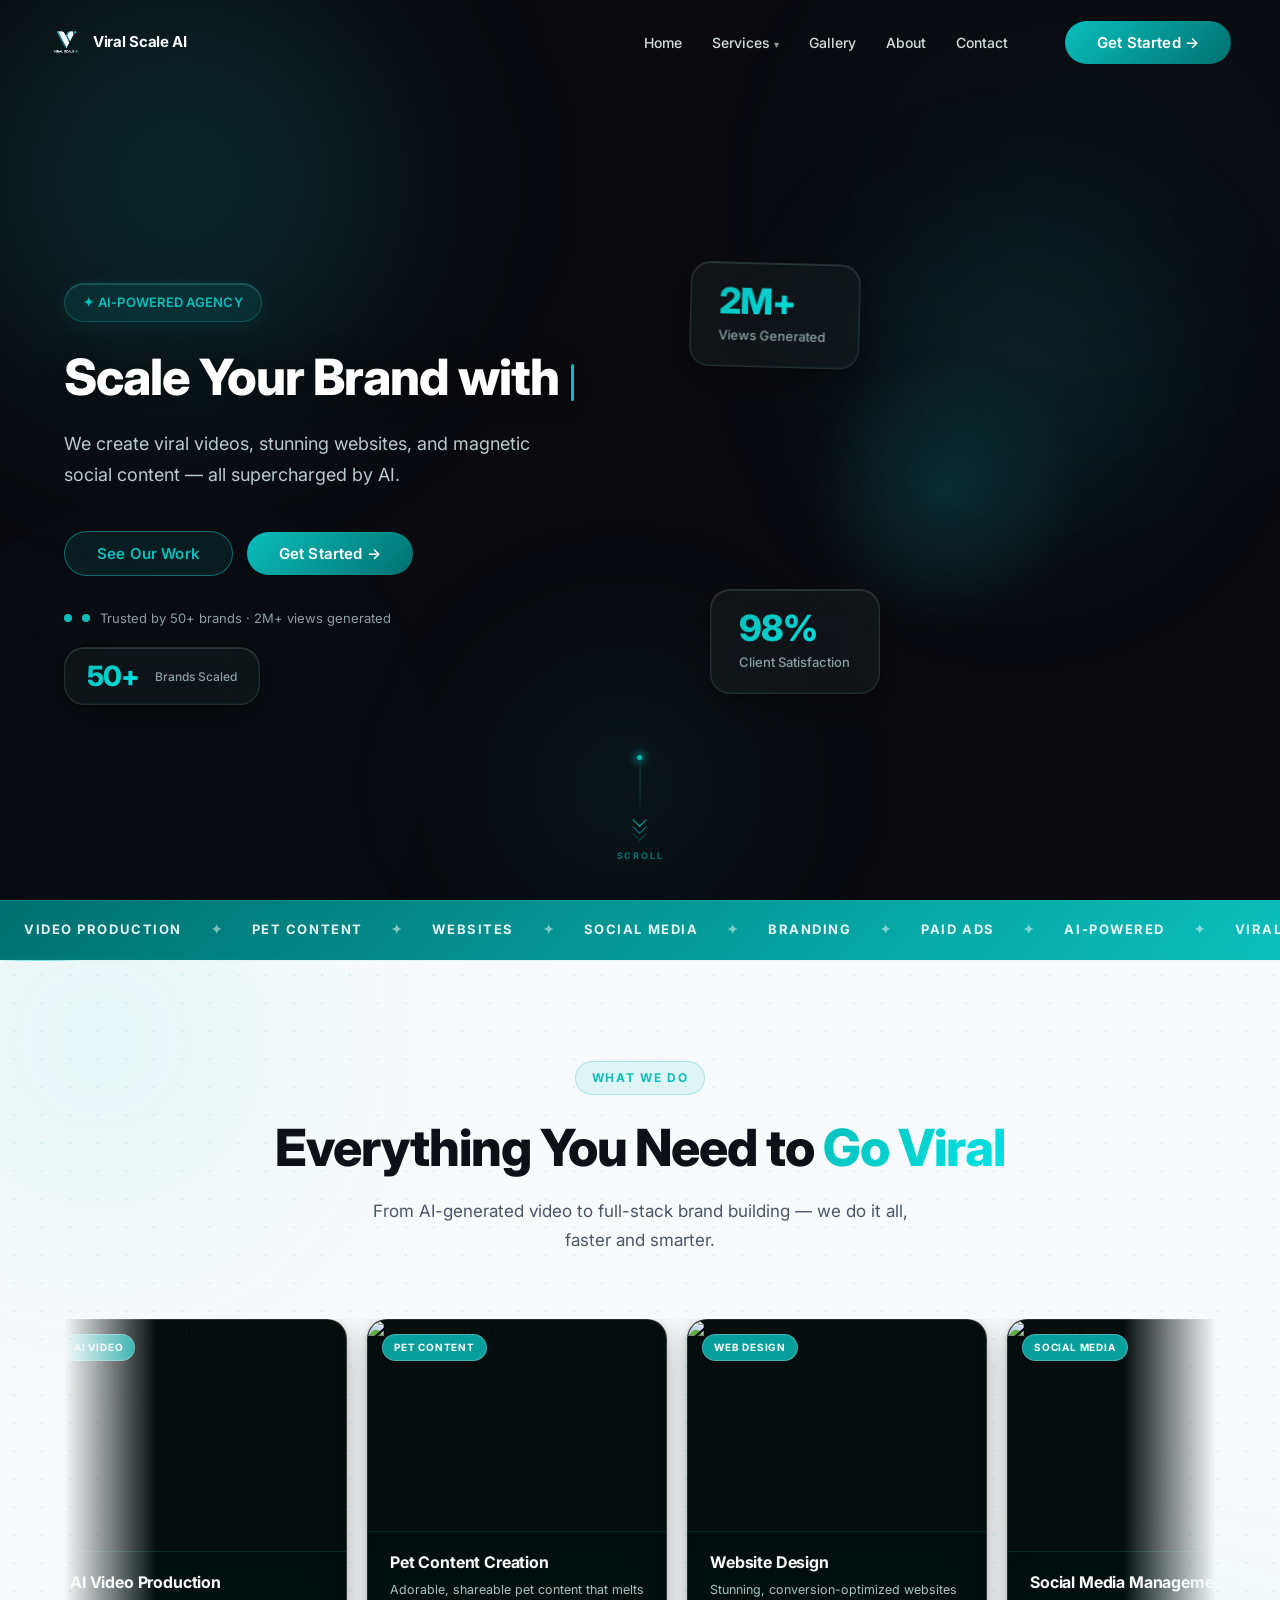
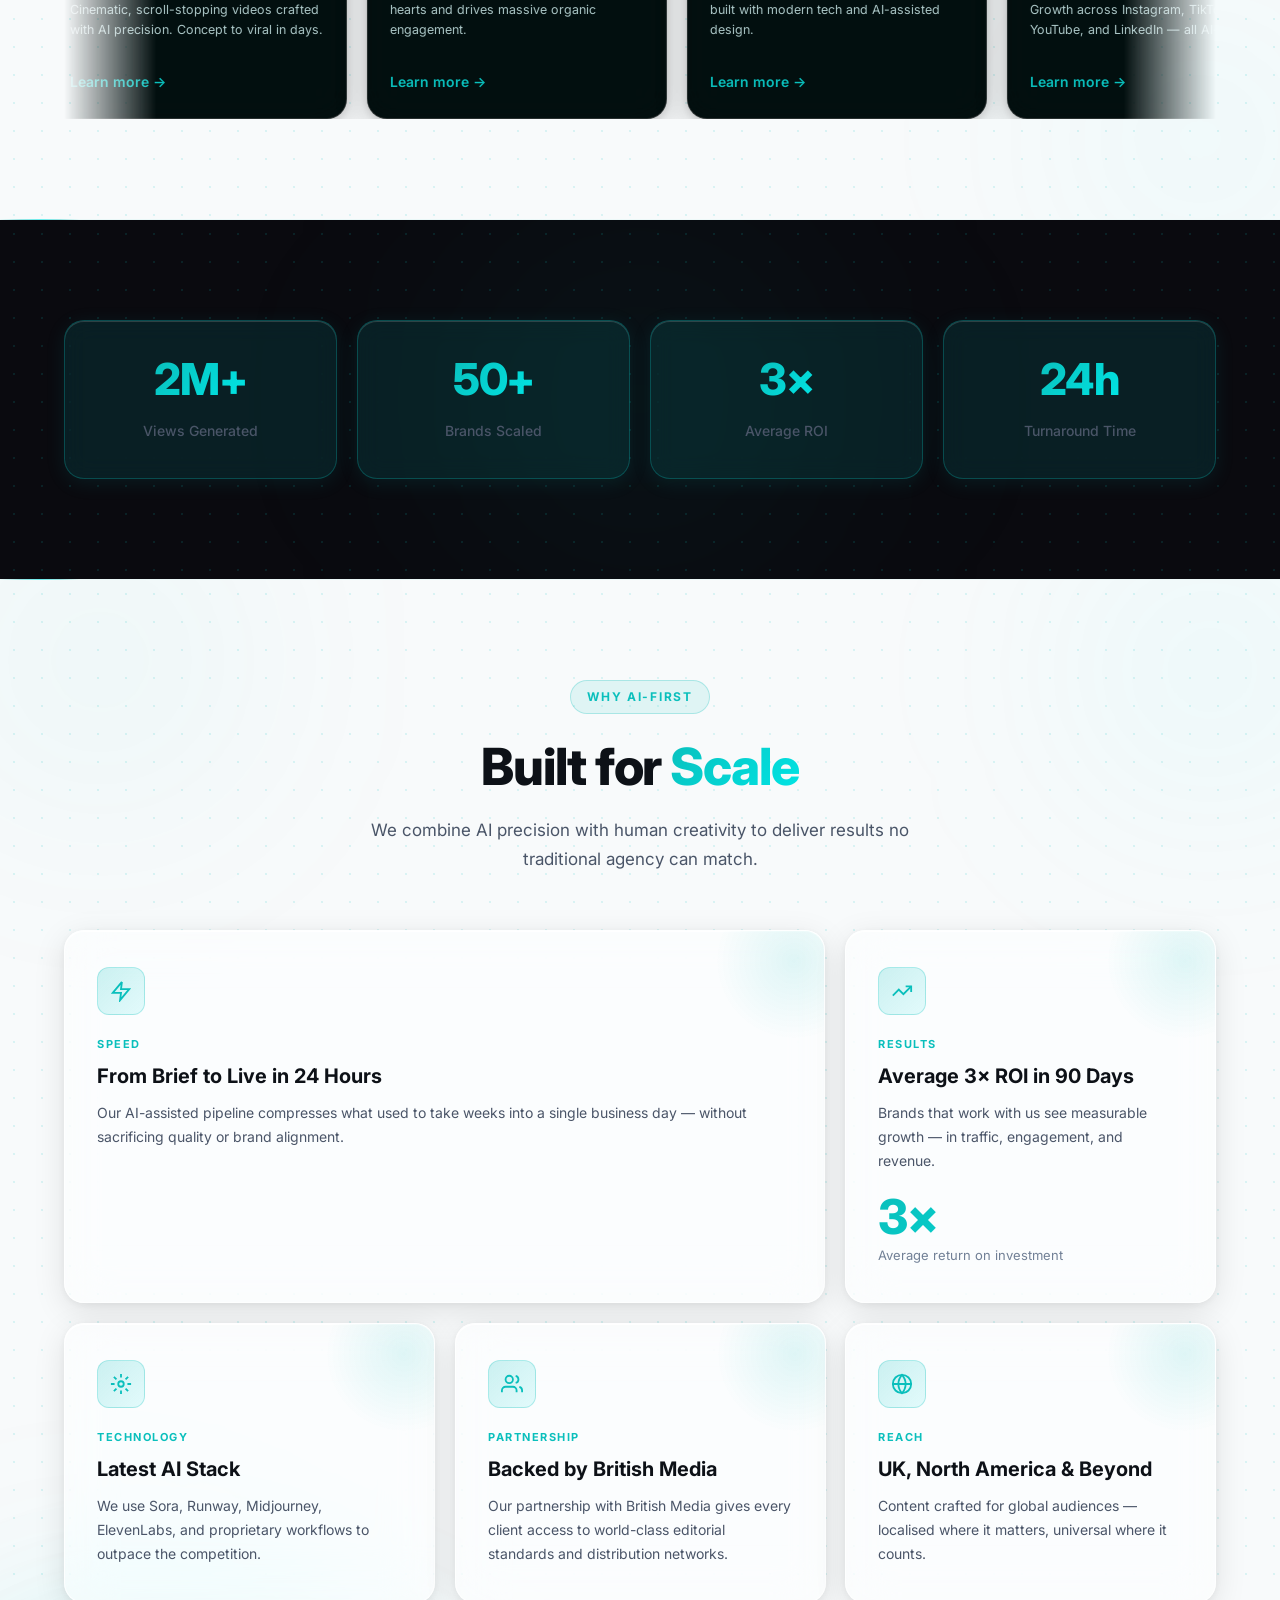
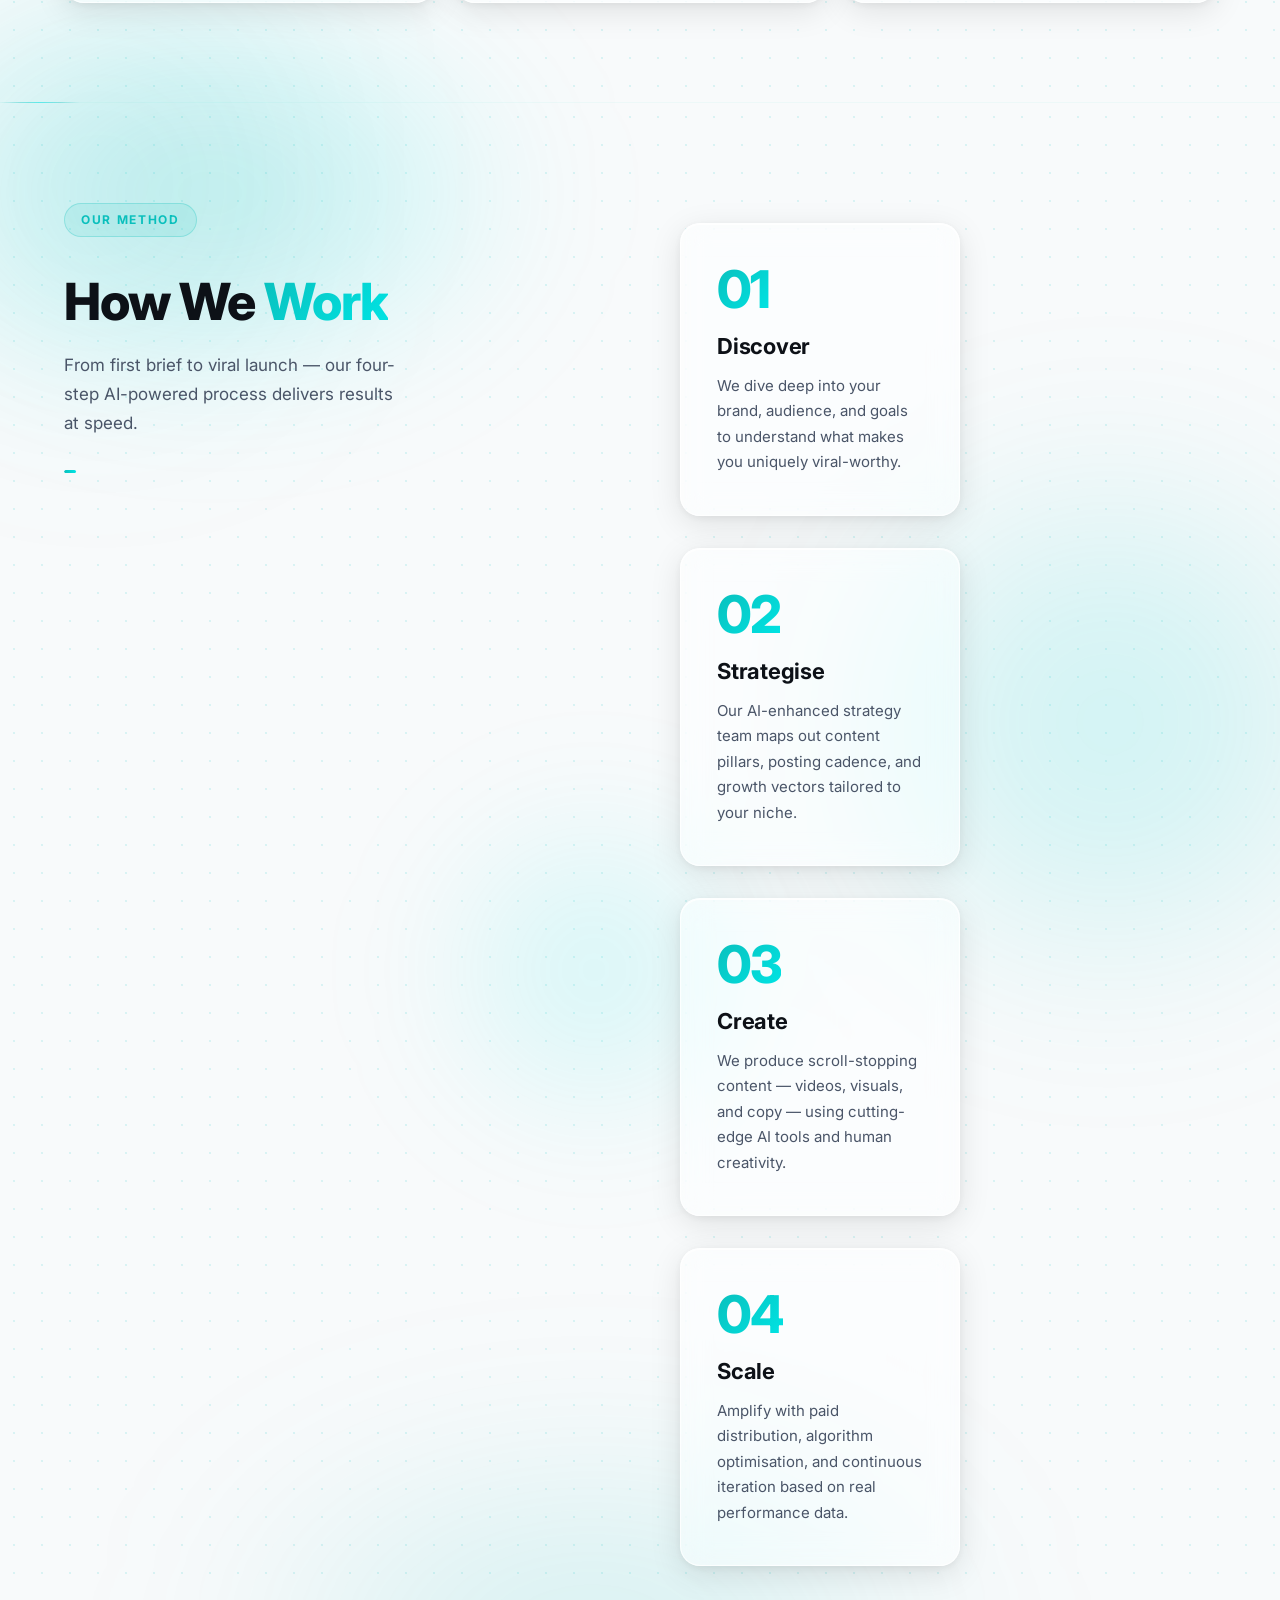
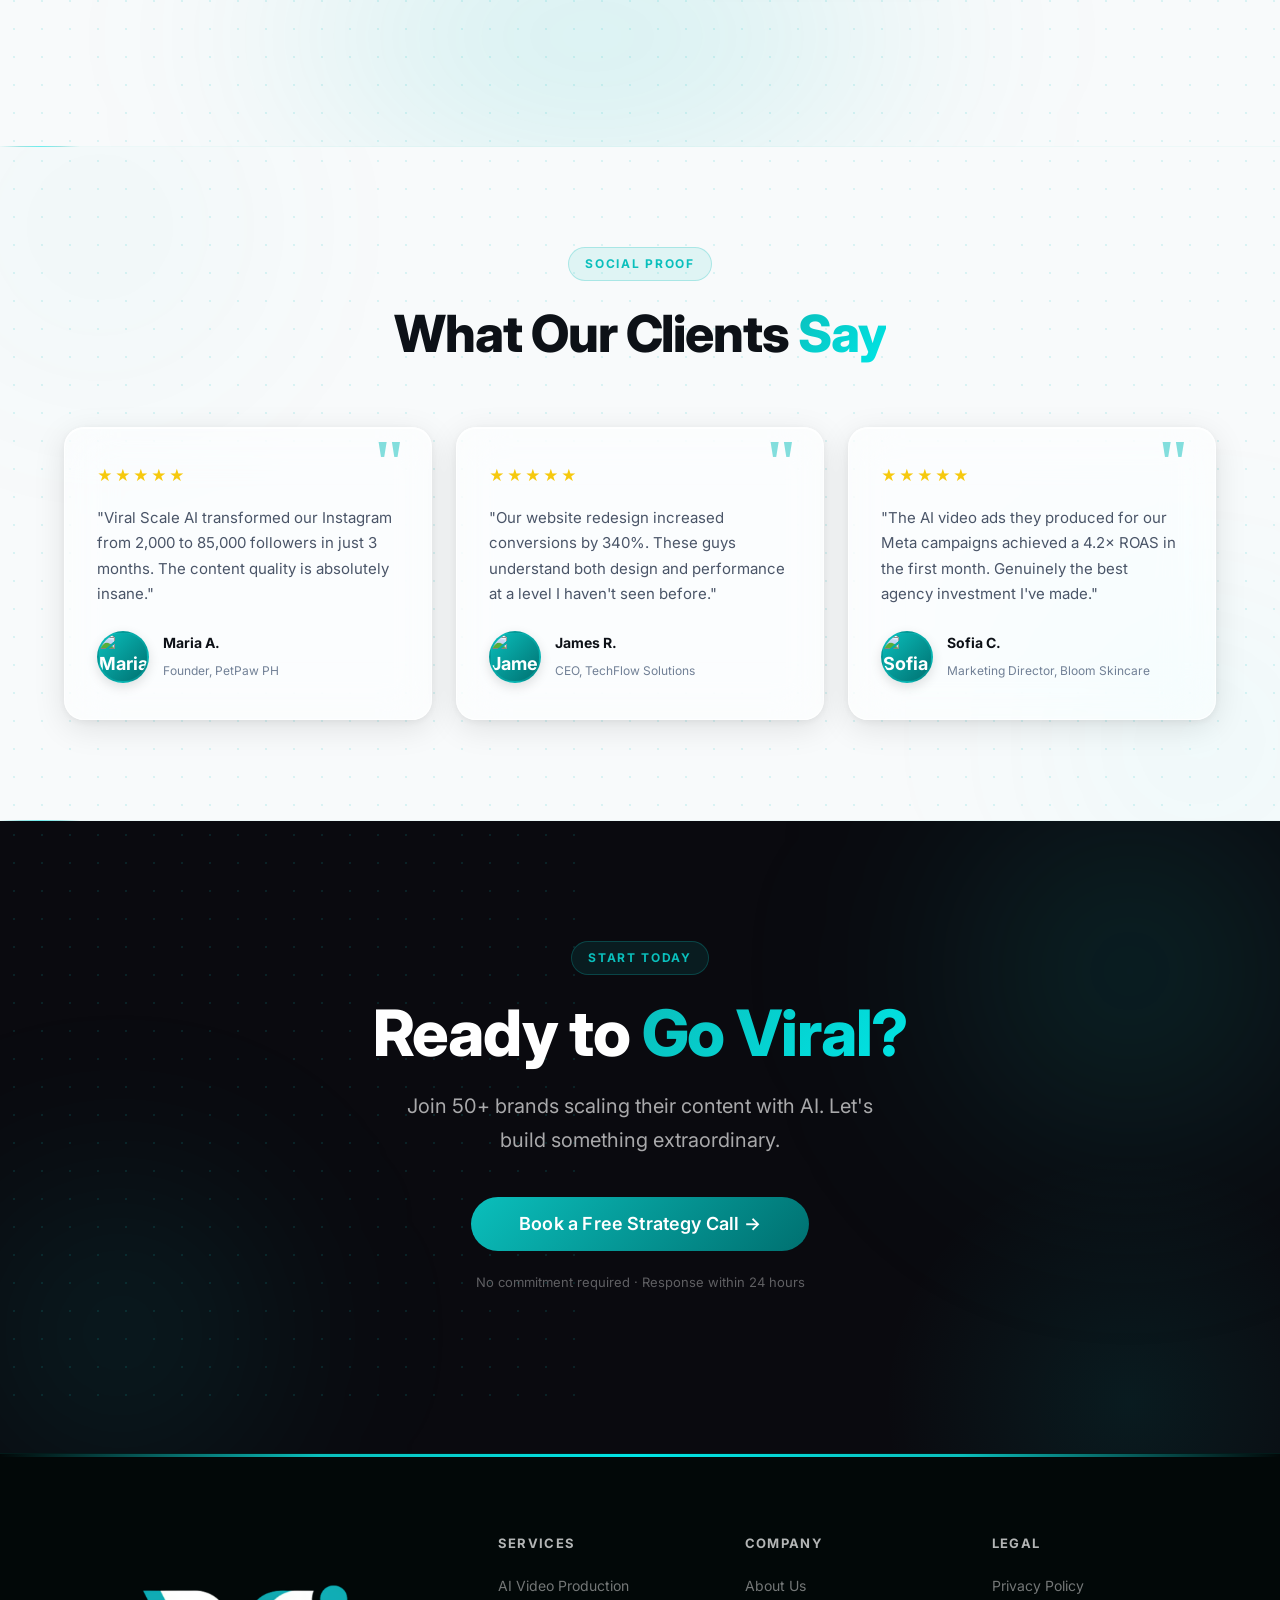
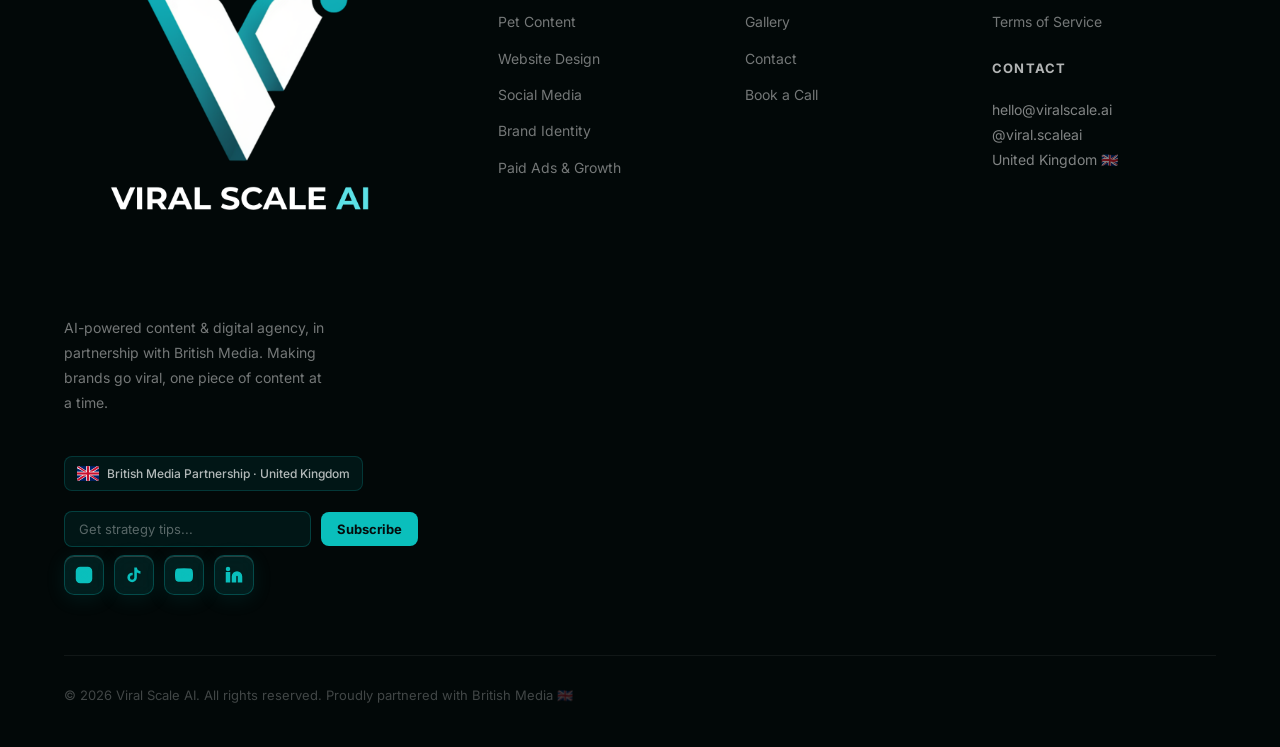
==== index.html @ f35fdedd "Move 50+ Brands card off girl; enhance video quality and GPU smoothness Co-Authored-By: Claude Sonne" ====
<!DOCTYPE html>
<html lang="en">
<head>
  <meta charset="UTF-8">
  <meta name="viewport" content="width=device-width, initial-scale=1.0">
  <meta name="description" content="Viral Scale AI — AI-powered content & digital agency in partnership with British Media. Viral videos, stunning websites, and magnetic social content.">
  <meta property="og:title" content="Viral Scale AI — AI-Powered Content Agency">
  <meta property="og:description" content="Scale your brand with AI-powered content creation. Videos, websites, social media & more.">
  <meta property="og:image" content="assets/images/logo.png">
  <meta property="og:type" content="website">
  <meta name="twitter:card" content="summary_large_image">
  <meta name="twitter:title" content="Viral Scale AI — AI-Powered Content Agency">
  <meta name="twitter:description" content="Scale your brand with AI-powered content creation. Videos, websites, social media & more.">
  <title>Viral Scale AI — AI-Powered Content & Digital Agency</title>
  <link rel="icon" href="assets/images/logo.png">
  <link rel="preconnect" href="https://fonts.googleapis.com">
  <link rel="preconnect" href="https://fonts.gstatic.com" crossorigin>
  <link href="https://fonts.googleapis.com/css2?family=Inter:wght@300;400;500;600;700;800&display=swap" rel="stylesheet">
  <link rel="stylesheet" href="assets/css/main.css">
  <style>
    /* ── Jelly hover effect ── */
    @keyframes jelly {
      0%   { transform: scale(1,    1);    }
      20%  { transform: scale(1.18, 0.82); }
      35%  { transform: scale(0.88, 1.18); }
      50%  { transform: scale(1.10, 0.90); }
      65%  { transform: scale(0.96, 1.06); }
      80%  { transform: scale(1.03, 0.97); }
      90%  { transform: scale(0.99, 1.01); }
      100% { transform: scale(1,    1);    }
    }
    @keyframes jellyBtn {
      0%   { transform: scale(1,    1)    translateY(0);    }
      20%  { transform: scale(1.14, 0.86) translateY(-4px); }
      40%  { transform: scale(0.90, 1.14) translateY(2px);  }
      55%  { transform: scale(1.07, 0.93) translateY(-2px); }
      70%  { transform: scale(0.97, 1.04) translateY(1px);  }
      85%  { transform: scale(1.02, 0.98) translateY(-1px); }
      100% { transform: scale(1,    1)    translateY(0);    }
    }

    /* Hero badge jelly */
    .hero-badge:hover {
      animation: jelly 0.65s cubic-bezier(0.36,0.07,0.19,0.97);
      cursor: default;
    }

    /* Individual word jelly in hero title */
    .hero-title .word {
      display: inline-block;
      transition: color 0.2s;
    }
    .hero-title .word:hover {
      animation: jelly 0.6s cubic-bezier(0.36,0.07,0.19,0.97);
      color: #0ABFBC;
      cursor: default;
    }

    /* CTA buttons jelly */
    .hero-cta-row .btn-primary:hover,
    .hero-cta-row .btn-ghost:hover {
      animation: jellyBtn 0.65s cubic-bezier(0.36,0.07,0.19,0.97);
    }

    /* Trust line jelly */
    .hero-trust:hover {
      animation: jelly 0.55s cubic-bezier(0.36,0.07,0.19,0.97);
      cursor: default;
    }

    /* ── Reset & Base ── */
    *, *::before, *::after { box-sizing: border-box; margin: 0; padding: 0; }
    :root {
      --teal-light: #0ABFBC;
      --teal-dark:  #007070;
      --cyan:       #00E5E5;
      --bg-dark:    #0a0a0f;
      --bg-soft:    #F0FAFA;
      --text-main:  #0D1117;
      --text-muted: #4A5568;
      --radius-lg:  20px;
      --radius-md:  12px;
      --transition: 0.35s cubic-bezier(0.4,0,0.2,1);
    }
    html { scroll-behavior: smooth; }

    /* ── Layered background: blobs → circuit → grain → content ── */
    #bgCircuit { z-index: 1; }   /* circuit sits above blobs */

    /* Drifting cloud blobs — GPU-composited only (transform/opacity), no repaint */
    .bg-blobs {
      position: fixed; inset: 0; z-index: 0;
      pointer-events: none; overflow: hidden;
      contain: strict;
    }
    .bg-blob {
      position: absolute; border-radius: 50%;
      filter: blur(72px);           /* reduced from 110px — big perf win */
      will-change: transform;       /* promote to GPU layer */
      transform: translateZ(0);
    }
    .bg-blob-1 {
      width: 680px; height: 680px;
      background: radial-gradient(circle at center, rgba(10,191,188,0.15) 0%, transparent 68%);
      top: -15%; left: -8%;
      animation: blobDrift1 32s ease-in-out infinite alternate;
    }
    .bg-blob-2 {
      width: 520px; height: 520px;
      background: radial-gradient(circle at center, rgba(0,229,229,0.11) 0%, transparent 68%);
      top: 30%; right: -12%;
      animation: blobDrift2 40s ease-in-out infinite alternate;
    }
    .bg-blob-3 {
      width: 420px; height: 420px;
      background: radial-gradient(circle at center, rgba(10,191,188,0.09) 0%, transparent 68%);
      bottom: 10%; left: 20%;
      animation: blobDrift3 26s ease-in-out infinite alternate;
    }
    /* blob-4 removed — 3 blobs is enough and reduces GPU load */
    @keyframes blobDrift1 {
      0%   { transform: translate3d(0px,    0px,  0) scale(1);    }
      100% { transform: translate3d(40px,  -35px, 0) scale(1.08); }
    }
    @keyframes blobDrift2 {
      0%   { transform: translate3d(0px,    0px,  0) scale(1);    }
      100% { transform: translate3d(-50px,  30px, 0) scale(1.06); }
    }
    @keyframes blobDrift3 {
      0%   { transform: translate3d(0px,    0px,  0) scale(1);    }
      100% { transform: translate3d(30px,   40px, 0) scale(0.94); }
    }

    /* Digital grain texture */
    .bg-grain {
      position: fixed; inset: 0; z-index: 2;
      width: 100%; height: 100%;
      pointer-events: none;
    }

    body {
      font-family: 'Inter', sans-serif;
      background-color: #edf8f8;
      color: var(--text-main);
      overflow-x: hidden;
      line-height: 1.65;
    }

    /* ── Scroll progress ── */
    #scroll-progress {
      position: fixed;
      top: 0; left: 0;
      height: 3px;
      width: 0%;
      background: linear-gradient(90deg, var(--teal-light), var(--cyan));
      z-index: 9999;
      transition: width 0.1s linear;
    }

    /* ── Page transition ── */
    #page-transition {
      position: fixed;
      inset: 0;
      background: var(--bg-dark);
      z-index: 9998;
      transform: scaleY(0);
      transform-origin: bottom;
      pointer-events: none;
    }
    #page-transition-logo {
      position: fixed;
      top: 50%; left: 50%;
      transform: translate(-50%, -50%);
      z-index: 9999;
      opacity: 0;
      pointer-events: none;
    }
    #page-transition-logo img { height: 60px; }

    /* ── Glass utilities ── */
    .glass {
      background: rgba(255,255,255,0.85);
      border: 1px solid rgba(10,191,188,0.18);
      backdrop-filter: blur(12px);
      -webkit-backdrop-filter: blur(12px);
    }
    .glass-dark {
      background: rgba(5, 13, 13, 0.75);
      border: 1px solid rgba(10, 191, 188, 0.12);
      backdrop-filter: blur(20px);
      -webkit-backdrop-filter: blur(20px);
    }
    .glass-teal {
      background: rgba(10, 191, 188, 0.12);
      border: 1px solid rgba(10, 191, 188, 0.28);
      backdrop-filter: blur(12px);
      -webkit-backdrop-filter: blur(12px);
    }

    /* ── Typography helpers ── */
    .text-gradient {
      background: linear-gradient(135deg, var(--teal-light) 0%, var(--cyan) 100%);
      -webkit-background-clip: text;
      -webkit-text-fill-color: transparent;
      background-clip: text;
    }
    .text-center { text-align: center; }
    .text-teal { color: var(--teal-light); }

    /* ── Container ── */
    .container {
      max-width: 1200px;
      margin: 0 auto;
      padding: 0 24px;
    }

    /* ── Section ── */
    .section {
      padding: 100px 0;
    }
    .section--dark { background: var(--bg-dark); }

    /* ── Buttons ── */
    .btn-primary {
      display: inline-flex;
      align-items: center;
      gap: 6px;
      padding: 14px 32px;
      background: linear-gradient(135deg, var(--teal-light), var(--teal-dark));
      color: #fff;
      font-weight: 600;
      font-size: 15px;
      border-radius: 50px;
      text-decoration: none;
      border: none;
      cursor: pointer;
      transition: var(--transition);
      position: relative;
      overflow: hidden;
    }
    .btn-primary::after {
      content: '';
      position: absolute;
      inset: 0;
      background: rgba(255,255,255,0.1);
      opacity: 0;
      transition: opacity 0.2s;
    }
    .btn-primary:hover::after { opacity: 1; }
    .btn-primary:hover { transform: translateY(-2px); box-shadow: 0 12px 36px rgba(10,191,188,0.4); }

    .btn-ghost {
      display: inline-flex;
      align-items: center;
      gap: 6px;
      padding: 14px 32px;
      border: 1.5px solid rgba(10,191,188,0.5);
      color: var(--teal-light);
      font-weight: 600;
      font-size: 15px;
      border-radius: 50px;
      text-decoration: none;
      transition: var(--transition);
    }
    .btn-ghost:hover {
      background: rgba(10,191,188,0.1);
      border-color: var(--teal-light);
      transform: translateY(-2px);
    }

    /* ── Navigation ── */
    .main-nav {
      position: fixed;
      top: 0; left: 0; right: 0;
      z-index: 1000;
      padding: 20px 0;
      transition: padding 0.4s cubic-bezier(0.4,0,0.2,1);
    }
    /* Pill inner bar — animated on scroll */
    .nav-inner {
      display: flex;
      align-items: center;
      gap: 32px;
      background: transparent;
      border-radius: 0;
      border: 1px solid transparent;
      padding: 0 0;
      transition: background 0.4s cubic-bezier(0.4,0,0.2,1),
                  border-color 0.4s,
                  border-radius 0.4s,
                  padding 0.4s cubic-bezier(0.4,0,0.2,1),
                  box-shadow 0.4s;
    }
    .main-nav.scrolled {
      padding: 12px 0;
    }
    .main-nav.scrolled .nav-inner {
      background: rgba(15, 15, 15, 0.55);
      backdrop-filter: blur(16px) saturate(1.6);
      -webkit-backdrop-filter: blur(16px) saturate(1.6);
      border-color: rgba(255, 255, 255, 0.1);
      border-radius: 100px;
      padding: 8px 20px;
      box-shadow: 0 8px 32px rgba(0,0,0,0.25), 0 2px 8px rgba(0,0,0,0.15), inset 0 1px 0 rgba(255,255,255,0.08);
    }
    .nav-logo {
      display: flex; align-items: center; gap: 10px;
      text-decoration: none; flex-shrink: 0;
    }
    .nav-logo img { height: 34px; transition: height 0.3s; }
    .main-nav.scrolled .nav-logo img { height: 28px; }
    /* Brand name next to logo */
    .nav-brand-name {
      font-size: 15px;
      font-weight: 700;
      color: #ffffff;
      letter-spacing: -0.3px;
      white-space: nowrap;
      opacity: 1;
      max-width: 160px;
      overflow: hidden;
      transition: opacity 0.3s, max-width 0.4s cubic-bezier(0.4,0,0.2,1);
    }
    .main-nav.scrolled .nav-brand-name {
      opacity: 0;
      max-width: 0;
    }
    .nav-links {
      display: flex;
      align-items: center;
      gap: 4px;
      margin-left: auto;
    }
    .nav-link {
      color: rgba(232,244,244,0.9);
      text-decoration: none;
      font-size: 14px;
      font-weight: 500;
      padding: 7px 13px;
      border-radius: 8px;
      transition: var(--transition);
      white-space: nowrap;
    }
    .main-nav.scrolled .nav-link { color: rgba(230, 240, 240, 0.88); }
    .nav-link:hover { color: var(--teal-light); background: rgba(10,191,188,0.08); }
    .main-nav.scrolled .nav-link:hover { color: #00E5E5; background: rgba(10,191,188,0.12); }

    /* Dropdown */
    .nav-dropdown-wrapper { position: relative; }
    .dropdown-arrow { font-size: 10px; opacity: 0.7; }
    .services-dropdown {
      position: absolute;
      top: calc(100% + 6px);
      left: 50%;
      transform: translateX(-50%);
      width: 340px;
      border-radius: var(--radius-lg);
      padding: 12px;
      opacity: 0;
      visibility: hidden;
      pointer-events: none;
      transition: opacity 0.25s, transform 0.25s, visibility 0.25s;
      transform: translateX(-50%) translateY(8px);
    }
    .nav-dropdown-wrapper:hover .services-dropdown,
    .nav-dropdown-wrapper.is-open .services-dropdown {
      opacity: 1;
      visibility: visible;
      pointer-events: all;
      transform: translateX(-50%) translateY(0);
    }
    .dropdown-item {
      display: flex;
      align-items: flex-start;
      gap: 14px;
      padding: 12px;
      border-radius: var(--radius-md);
      text-decoration: none;
      color: rgba(220, 240, 240, 0.90);
      transition: background 0.2s;
    }
    .dropdown-item:hover { background: rgba(10,191,188,0.12); }
    .dropdown-item strong { display: block; font-size: 13px; font-weight: 600; margin-bottom: 2px; color: #e8f8f8; }
    .dropdown-item span { font-size: 12px; color: rgba(180, 220, 220, 0.70); }
    .dropdown-icon {
      width: 36px; height: 36px;
      background: linear-gradient(135deg, var(--teal-light), var(--teal-dark));
      border-radius: 10px;
      display: flex; align-items: center; justify-content: center;
      flex-shrink: 0;
    }

    .nav-cta { margin-left: 12px; }
    .nav-hamburger {
      display: none;
      flex-direction: column;
      gap: 5px;
      background: none;
      border: none;
      cursor: pointer;
      padding: 8px;
      margin-left: auto;
    }
    .nav-hamburger span {
      display: block; width: 24px; height: 2px;
      background: var(--teal-light);
      border-radius: 2px;
      transition: var(--transition);
    }
    .nav-hamburger.open span:nth-child(1) { transform: translateY(7px) rotate(45deg); }
    .nav-hamburger.open span:nth-child(2) { opacity: 0; }
    .nav-hamburger.open span:nth-child(3) { transform: translateY(-7px) rotate(-45deg); }

    .nav-mobile-menu {
      display: none;
      padding: 20px 24px 28px;
      border-top: 1px solid rgba(10,191,188,0.12);
    }
    .nav-mobile-links { display: flex; flex-direction: column; gap: 4px; }
    .nav-mobile-link {
      display: block;
      padding: 12px 16px;
      color: rgba(232,244,244,0.8);
      text-decoration: none;
      font-weight: 500;
      border-radius: var(--radius-md);
      transition: var(--transition);
    }
    .nav-mobile-link:hover, .nav-mobile-cta {
      background: rgba(10,191,188,0.1);
      color: var(--teal-light);
    }
    .nav-mobile-cta { margin-top: 8px; font-weight: 700; text-align: center; }

    /* ── Hero ── */
    .hero {
      position: relative;
      min-height: 100vh;
      display: flex;
      align-items: center;
      overflow: hidden;
      padding-top: 88px;
      /* Solid dark bg + stacking context so fixed blobs/grain are hidden behind it */
      background-color: #060d10;
      isolation: isolate;
      z-index: 3;
    }
    .hero-canvas {
      position: absolute;
      inset: 0;
      z-index: 0;
      /* Fade particles out on the right where the girl appears */
      -webkit-mask-image: linear-gradient(to right, black 0%, black 38%, rgba(0,0,0,0.35) 55%, transparent 72%);
      mask-image: linear-gradient(to right, black 0%, black 38%, rgba(0,0,0,0.35) 55%, transparent 72%);
    }
    .hero-blob {
      position: absolute;
      border-radius: 50%;
      filter: blur(120px);
      pointer-events: none;
    }
    .hero-blob-1 {
      width: 600px; height: 600px;
      background: radial-gradient(circle, rgba(10,191,188,0.18) 0%, transparent 70%);
      top: -100px; right: -100px;
    }
    .hero-blob-2 {
      width: 500px; height: 500px;
      background: radial-gradient(circle, rgba(0,229,229,0.1) 0%, transparent 70%);
      bottom: -100px; left: -80px;
    }
    .hero-container {
      display: grid;
      grid-template-columns: 1fr 1fr;
      gap: 60px;
      align-items: center;
      position: relative;
      z-index: 1;
    }
    /* Text stays above the girl; stat cards stay below */
    .hero-content { position: relative; z-index: 5; }
    .hero-content { padding-right: 20px; }
    .hero-badge {
      display: inline-flex;
      align-items: center;
      gap: 8px;
      padding: 8px 18px;
      border-radius: 50px;
      font-size: 13px;
      font-weight: 600;
      color: var(--teal-light);
      margin-bottom: 28px;
      letter-spacing: 0.02em;
    }
    .hero-title {
      font-size: clamp(32px, 4vw, 50px);
      font-weight: 800;
      line-height: 1.1;
      letter-spacing: -0.02em;
      margin-bottom: 24px;
      color: #ffffff;
    }
    .hero-typed {
      white-space: nowrap; /* prevents AI-Powered from breaking at the hyphen */
    }
    .hero-cursor {
      display: inline-block;
      width: 3px;
      height: 0.75em;
      background: #0ABFBC;
      margin-left: 3px;
      vertical-align: middle;
      border-radius: 2px;
      animation: cursorBlink 0.65s step-end infinite;
    }
    @keyframes cursorBlink {
      0%, 100% { opacity: 1; }
      50%       { opacity: 0; }
    }
    .hero-sub {
      font-size: 18px;
      color: rgba(210, 230, 230, 0.88);
      line-height: 1.7;
      max-width: 480px;
      margin-bottom: 36px;
    }
    .hero-cta-row {
      display: flex;
      gap: 14px;
      flex-wrap: wrap;
      margin-bottom: 32px;
    }
    .hero-trust {
      display: flex;
      align-items: center;
      gap: 10px;
      font-size: 13px;
      color: rgba(180, 210, 210, 0.75);
    }
    .hero-trust-dot {
      width: 8px; height: 8px;
      background: var(--teal-light);
      border-radius: 50%;
      animation: pulse-dot 2s ease-in-out infinite;
    }
    @keyframes pulse-dot {
      0%, 100% { opacity: 1; transform: scale(1); }
      50% { opacity: 0.5; transform: scale(1.4); }
    }

    /* ── Hero video overlay ── */
    .hero-video-overlay {
      position: absolute;
      inset: 0;
      width: 100%;
      height: 100%;
      object-fit: cover;
      object-position: 65% center;
      mix-blend-mode: screen;
      pointer-events: none;
      z-index: 3;
      -webkit-mask-image: linear-gradient(to right, transparent 0%, rgba(0,0,0,0.15) 32%, black 50%);
      mask-image: linear-gradient(to right, transparent 0%, rgba(0,0,0,0.15) 32%, black 50%);
      /* Enhanced clarity: sharper contrast + richer colour */
      filter: brightness(1.22) contrast(1.18) saturate(1.25);
      /* GPU-accelerated compositing for smooth, stutter-free playback */
      transform: translateZ(0);
      will-change: transform, opacity;
      backface-visibility: hidden;
      -webkit-backface-visibility: hidden;
    }
    @media (max-width: 900px) {
      .hero-video-overlay { display: none; }
    }

    /* Hero right: stat cards */
    .hero-right {
      position: relative;
      height: 480px;
      display: flex;
      align-items: center;
      justify-content: center;
    }
    .stat-card {
      position: absolute;
      border-radius: var(--radius-lg);
      padding: 20px 28px;
      min-width: 170px;
      /* Dark grey glass — overrides .glass white */
      background: rgba(22, 28, 28, 0.48) !important;
      backdrop-filter: blur(16px) saturate(1.4) brightness(1.05) !important;
      -webkit-backdrop-filter: blur(16px) saturate(1.4) brightness(1.05) !important;
      border: 1px solid rgba(255, 255, 255, 0.1) !important;
      box-shadow:
        0 12px 40px rgba(0, 0, 0, 0.35),
        0 3px 10px rgba(0, 0, 0, 0.2),
        inset 0 1px 0 rgba(255, 255, 255, 0.1),
        inset 0 0 0 1px rgba(10, 191, 188, 0.08) !important;
    }
    .stat-card-1 { top: 30px; left: 20px; }
    /* stat-card-2 moved to hero-content — now inline below trust text */
    .stat-card-2 {
      position: relative !important;
      top: auto !important; right: auto !important; bottom: auto !important; left: auto !important;
      transform: none !important;
      display: inline-flex;
      align-items: center;
      gap: 16px;
      margin-top: 18px;
      padding: 14px 22px !important;
      min-width: unset !important;
    }
    .stat-card-2 .stat-card-number { font-size: 28px; margin-bottom: 0; }
    .stat-card-2 .stat-card-label  { font-size: 12px; margin-top: 2px; }
    .stat-card-3 { bottom: 40px; left: 40px; }
    .stat-card-number {
      font-size: 36px;
      font-weight: 800;
      background: linear-gradient(135deg, var(--teal-light), var(--cyan));
      -webkit-background-clip: text;
      -webkit-text-fill-color: transparent;
      background-clip: text;
      line-height: 1;
      margin-bottom: 6px;
    }
    .stat-card-label { font-size: 13px; color: rgba(180, 210, 210, 0.75); font-weight: 500; }
    .hero-blob-card {
      width: 280px; height: 280px;
      background: radial-gradient(circle, rgba(10,191,188,0.15) 0%, transparent 70%);
      border-radius: 50%;
    }

    /* Scroll indicator */
    .scroll-indicator {
      position: absolute;
      bottom: 36px;
      left: 50%;
      transform: translateX(-50%);
      z-index: 1;
    }
    .scroll-chevron {
      animation: bounce-down 2s ease-in-out infinite;
    }
    @keyframes bounce-down {
      0%, 100% { transform: translateY(0); }
      50% { transform: translateY(8px); }
    }

    /* ── Marquee ── */
    .marquee-strip {
      background: linear-gradient(135deg, var(--teal-dark), var(--teal-light));
      padding: 14px 0;
      overflow: hidden;
      position: relative;
    }
    .marquee-track {
      display: flex;
      white-space: nowrap;
      animation: marquee-scroll 28s linear infinite;
    }
    .marquee-item {
      font-size: 13px;
      font-weight: 700;
      letter-spacing: 0.12em;
      color: rgba(255,255,255,0.9);
      padding-right: 0;
      flex-shrink: 0;
    }
    .marquee-sep {
      color: rgba(255,255,255,0.5);
      margin: 0 16px;
    }
    @keyframes marquee-scroll {
      from { transform: translateX(0); }
      to { transform: translateX(-50%); }
    }

    /* ── Section headers ── */
    .section-label {
      font-size: 12px;
      font-weight: 700;
      letter-spacing: 0.14em;
      text-transform: uppercase;
      color: var(--teal-light);
      margin-bottom: 16px;
    }
    .section-heading {
      font-size: clamp(32px, 4vw, 52px);
      font-weight: 800;
      letter-spacing: -0.02em;
      line-height: 1.15;
      margin-bottom: 20px;
      color: #0D1117;
    }
    .section-sub {
      font-size: 17px;
      color: #4A5568;
      max-width: 560px;
      margin: 0 auto;
      line-height: 1.7;
    }
    .section-header { margin-bottom: 64px; }

    /* ── Services — horizontal marquee ── */
    .services-marquee {
      overflow: hidden;
      width: 100%;
      mask-image: linear-gradient(90deg, transparent 0%, #000 8%, #000 92%, transparent 100%);
      -webkit-mask-image: linear-gradient(90deg, transparent 0%, #000 8%, #000 92%, transparent 100%);
      cursor: grab;
    }
    .services-marquee:active { cursor: grabbing; }
    .services-track {
      display: flex;
      gap: 20px;
      width: max-content;
      will-change: transform;
    }
    .services-track:hover { animation-play-state: paused; }
    /* ── Service cards — full-bleed media + glass body ── */
    .service-card {
      width: 300px;
      height: 400px;
      flex-shrink: 0;
      border-radius: var(--radius-lg);
      overflow: hidden;
      position: relative;
      transition: transform 0.38s cubic-bezier(0.34,1.56,0.64,1), box-shadow 0.38s ease, border-color 0.38s ease;
      background: #050d0d;
      border: 1px solid rgba(255,255,255,0.14);
      box-shadow: 0 8px 32px rgba(0,0,0,0.22), 0 2px 8px rgba(0,0,0,0.12);
    }
    .service-card:hover {
      transform: translateY(-10px) scale(1.035);
      border-color: rgba(10,191,188,0.55);
      box-shadow: 0 24px 60px rgba(10,191,188,0.22), 0 8px 24px rgba(0,0,0,0.18);
    }
    /* Full-bleed media */
    .service-card-media {
      position: absolute;
      inset: 0;
      z-index: 0;
    }
    .service-card-media img,
    .service-card-media video {
      width: 100%; height: 100%;
      object-fit: cover;
      display: block;
      transition: transform 0.7s cubic-bezier(0.25,0.46,0.45,0.94);
    }
    .service-card:hover .service-card-media img,
    .service-card:hover .service-card-media video { transform: scale(1.1); }
    /* Gradient vignette */
    .service-card::before {
      content: '';
      position: absolute;
      inset: 0;
      background: linear-gradient(
        180deg,
        rgba(5,13,13,0.10) 0%,
        rgba(5,13,13,0.22) 45%,
        rgba(5,13,13,0.82) 100%
      );
      z-index: 1;
      pointer-events: none;
      transition: background 0.38s ease;
    }
    .service-card:hover::before {
      background: linear-gradient(
        180deg,
        rgba(5,13,13,0.05) 0%,
        rgba(5,13,13,0.18) 40%,
        rgba(5,13,13,0.88) 100%
      );
    }
    /* Badge */
    .service-card-badge {
      position: absolute;
      top: 14px; left: 14px;
      z-index: 3;
      background: rgba(10,191,188,0.82);
      backdrop-filter: blur(10px);
      -webkit-backdrop-filter: blur(10px);
      color: #fff;
      font-size: 10px;
      font-weight: 700;
      letter-spacing: 0.08em;
      text-transform: uppercase;
      padding: 4px 11px;
      border-radius: 100px;
      border: 1px solid rgba(255,255,255,0.25);
    }
    /* Glass body panel pinned to bottom */
    .service-card-body {
      position: absolute;
      bottom: 0; left: 0; right: 0;
      z-index: 2;
      padding: 20px 22px 24px;
      background: rgba(5,18,18,0.52);
      backdrop-filter: blur(18px) saturate(1.5);
      -webkit-backdrop-filter: blur(18px) saturate(1.5);
      border-top: 1px solid rgba(10,191,188,0.18);
      transition: background 0.38s ease, padding 0.38s ease;
    }
    .service-card:hover .service-card-body {
      background: rgba(5,18,18,0.65);
    }
    .service-card-body h3 {
      font-size: 16px;
      font-weight: 700;
      color: #ffffff;
      margin-bottom: 7px;
      line-height: 1.3;
    }
    .service-card-body p {
      font-size: 12.5px;
      color: rgba(210,240,240,0.82);
      line-height: 1.6;
      margin-bottom: 14px;
    }
    .service-card h3, .service-card p { /* override any conflicting rules */ }
    .service-icon-box {
      width: 52px; height: 52px;
      background: linear-gradient(135deg, var(--teal-light), var(--teal-dark));
      border-radius: 14px;
      display: flex; align-items: center; justify-content: center;
      margin-bottom: 24px; flex-shrink: 0;
    }
    .service-link {
      font-size: 14px;
      font-weight: 600;
      color: var(--teal-light);
      text-decoration: none;
      display: inline-flex;
      align-items: center;
      gap: 4px;
      transition: gap 0.2s;
    }
    .service-link:hover { gap: 8px; }

    /* ── Stats section ── */
    .stats-section { background: var(--bg-dark); }
    .stats-grid {
      display: grid;
      grid-template-columns: repeat(4, 1fr);
      gap: 20px;
    }
    .stat-pill {
      border-radius: var(--radius-lg);
      padding: 36px 24px;
      text-align: center;
    }
    .stat-number {
      font-size: 44px;
      font-weight: 800;
      background: linear-gradient(135deg, var(--teal-light), var(--cyan));
      -webkit-background-clip: text;
      -webkit-text-fill-color: transparent;
      background-clip: text;
      line-height: 1;
      margin-bottom: 10px;
    }
    .stat-label {
      font-size: 14px;
      font-weight: 500;
      color: #4A5568;
    }

    /* ── Process section ── */
    .process-section { overflow: hidden; }
    .process-track-wrapper {
      overflow-x: auto;
      padding: 0 40px 20px;
      -ms-overflow-style: none;
      scrollbar-width: none;
    }
    .process-track-wrapper::-webkit-scrollbar { display: none; }
    .process-track {
      display: flex;
      align-items: center;
      gap: 0;
      min-width: max-content;
      padding: 0 40px;
    }
    .process-step {
      background: rgba(10,191,188,0.06);
      border: 1px solid rgba(10,191,188,0.18);
      border-radius: var(--radius-lg);
      padding: 40px 36px;
      max-width: 280px;
      min-width: 260px;
      flex-shrink: 0;
    }
    .process-number {
      font-size: 52px;
      font-weight: 800;
      line-height: 1;
      margin-bottom: 16px;
    }
    .process-step h3 {
      font-size: 22px;
      font-weight: 700;
      margin-bottom: 12px;
    }
    .process-step p {
      font-size: 14px;
      color: var(--text-muted);
      line-height: 1.7;
    }
    .process-connector {
      width: 60px;
      height: 2px;
      background: linear-gradient(90deg, var(--teal-light), rgba(10,191,188,0.2));
      flex-shrink: 0;
      position: relative;
    }
    .process-connector::after {
      content: '';
      position: absolute;
      right: -5px; top: 50%;
      transform: translateY(-50%);
      border: 6px solid transparent;
      border-left-color: var(--teal-light);
    }

    /* ── Testimonials ── */
    .grid-3 {
      display: grid;
      grid-template-columns: repeat(3, 1fr);
      gap: 24px;
    }
    .testimonial-card {
      border-radius: var(--radius-lg);
      padding: 36px 32px;
      position: relative;
      transition: transform 0.3s ease, border-color 0.3s ease, box-shadow 0.3s ease;
      background: rgba(255,255,255,0.52);
      backdrop-filter: blur(24px) saturate(1.9);
      -webkit-backdrop-filter: blur(24px) saturate(1.9);
      border: 1px solid rgba(255,255,255,0.75);
      box-shadow: 0 8px 32px rgba(0,0,0,0.10), 0 2px 8px rgba(0,0,0,0.06), inset 0 1px 0 rgba(255,255,255,0.85);
    }
    .testimonial-card:hover {
      transform: translateY(-6px) scale(1.01);
      border-color: rgba(255,255,255,0.95);
      box-shadow: 0 16px 48px rgba(10,191,188,0.16), 0 4px 16px rgba(0,0,0,0.08), inset 0 1px 0 rgba(255,255,255,0.9);
    }
    .testimonial-quote {
      font-size: 64px;
      font-weight: 800;
      color: var(--teal-light);
      line-height: 0.6;
      margin-bottom: 16px;
      opacity: 0.5;
    }
    .testimonial-stars {
      color: #F6C90E;
      font-size: 15px;
      letter-spacing: 2px;
      margin-bottom: 16px;
    }
    .testimonial-card p {
      font-size: 15px;
      line-height: 1.7;
      color: #4A5568;
      margin-bottom: 24px;
    }
    .testimonial-author {
      display: flex;
      align-items: center;
      gap: 14px;
    }
    .testimonial-avatar {
      width: 52px; height: 52px;
      border-radius: 50%;
      flex-shrink: 0;
      overflow: hidden;
      border: 2px solid rgba(10,191,188,0.35);
      box-shadow: 0 4px 12px rgba(0,0,0,0.12);
    }
    .testimonial-avatar img {
      width: 100%; height: 100%;
      object-fit: cover; display: block;
    }
    /* Floating card animations */
    @keyframes cardFloat1 {
      0%, 100% { transform: translateY(0px) rotate(-0.5deg); }
      50%       { transform: translateY(-12px) rotate(0.5deg); }
    }
    @keyframes cardFloat2 {
      0%, 100% { transform: translateY(0px) rotate(0.4deg); }
      50%       { transform: translateY(-16px) rotate(-0.6deg); }
    }
    @keyframes cardFloat3 {
      0%, 100% { transform: translateY(0px) rotate(-0.3deg); }
      50%       { transform: translateY(-10px) rotate(0.4deg); }
    }
    .testimonial-card:nth-child(1) { animation: cardFloat1 5.5s ease-in-out infinite; }
    .testimonial-card:nth-child(2) { animation: cardFloat2 6.8s ease-in-out infinite 0.9s; }
    .testimonial-card:nth-child(3) { animation: cardFloat3 5.2s ease-in-out infinite 1.8s; }
    .testimonial-card:hover { animation-play-state: paused; }
    .testimonial-author strong {
      display: block;
      font-size: 14px;
      font-weight: 700;
      color: #0D1117;
      margin-bottom: 2px;
    }
    .testimonial-author span { font-size: 12px; color: #718096; }

    /* ── CTA Banner ── */
    .cta-banner {
      position: relative;
      overflow: hidden;
      padding: 120px 0;
    }
    .cta-blob {
      position: absolute;
      border-radius: 50%;
      filter: blur(100px);
      pointer-events: none;
    }
    .cta-blob-1 {
      width: 500px; height: 500px;
      background: radial-gradient(circle, rgba(10,191,188,0.2) 0%, transparent 70%);
      top: -100px; right: -100px;
    }
    .cta-blob-2 {
      width: 400px; height: 400px;
      background: radial-gradient(circle, rgba(0,229,229,0.15) 0%, transparent 70%);
      bottom: -80px; left: -80px;
    }
    .cta-title {
      font-size: clamp(40px, 5vw, 64px);
      font-weight: 800;
      letter-spacing: -0.02em;
      line-height: 1.1;
      margin-bottom: 12px;
    }

    /* ── Footer ── */
    .site-footer {
      background: #020808;
      border-top: 1px solid rgba(10,191,188,0.1);
      padding: 80px 0 40px;
    }
    .footer-grid {
      display: grid;
      grid-template-columns: 2fr 1fr 1fr 1.2fr;
      gap: 60px;
      margin-bottom: 60px;
    }
    .footer-brand { padding-right: 20px; }
    .footer-logo { margin-bottom: 20px; }
    .footer-tagline {
      font-size: 14px;
      color: rgba(255,255,255,0.45);
      line-height: 1.8;
      margin-bottom: 28px;
    }
    .footer-social { display: flex; gap: 10px; }
    .footer-social-icon {
      width: 40px; height: 40px;
      border-radius: 10px;
      display: flex; align-items: center; justify-content: center;
      text-decoration: none;
      transition: var(--transition);
    }
    .footer-social-icon:hover {
      background: rgba(10,191,188,0.2);
      transform: translateY(-2px);
    }
    .footer-heading {
      font-size: 13px;
      font-weight: 700;
      letter-spacing: 0.1em;
      text-transform: uppercase;
      color: rgba(255,255,255,0.7);
      margin-bottom: 20px;
    }
    .footer-links { list-style: none; display: flex; flex-direction: column; gap: 10px; }
    .footer-link {
      font-size: 14px;
      color: rgba(255,255,255,0.45);
      text-decoration: none;
      transition: color 0.2s;
    }
    .footer-link:hover { color: var(--teal-light); }
    .footer-bottom {
      border-top: 1px solid rgba(255,255,255,0.06);
      padding-top: 28px;
      text-align: center;
    }
    .footer-bottom p { font-size: 13px; color: rgba(255,255,255,0.25); }

    /* ── Section divider ── */
    .section-divider {
      border: none;
      height: 1px;
      background: linear-gradient(90deg, transparent 0%, rgba(10,191,188,0.35) 25%, rgba(0,229,229,0.55) 50%, rgba(10,191,188,0.35) 75%, transparent 100%);
      margin: 0;
    }

    /* ── Ambient glow orbs ── */
    .section-glow {
      position: absolute;
      border-radius: 50%;
      filter: blur(110px);
      pointer-events: none;
      z-index: 0;
    }
    .section-glow--tl { width: 480px; height: 480px; background: radial-gradient(circle, rgba(10,191,188,0.14) 0%, transparent 70%); top: -160px; left: -140px; }
    .section-glow--tr { width: 380px; height: 380px; background: radial-gradient(circle, rgba(0,229,229,0.10) 0%, transparent 70%); top: -100px; right: -120px; }
    .section-glow--br { width: 360px; height: 360px; background: radial-gradient(circle, rgba(0,229,229,0.09) 0%, transparent 70%); bottom: -100px; right: -100px; }
    .section-glow--center { width: 600px; height: 600px; background: radial-gradient(circle, rgba(10,191,188,0.07) 0%, transparent 70%); top: 50%; left: 50%; transform: translate(-50%,-50%); }

    /* ── Dot grid pattern ── */
    .section--pattern { position: relative; overflow: hidden; }
    .section--pattern::before {
      content: '';
      position: absolute;
      inset: 0;
      background-image: radial-gradient(circle, rgba(10,191,188,0.13) 1px, transparent 1px);
      background-size: 28px 28px;
      pointer-events: none;
      z-index: 0;
    }
    .section--pattern > .container,
    .section--pattern > .process-track-wrapper { position: relative; z-index: 1; }

    /* ── Features bento ── */
    .features-bento { display: grid; grid-template-columns: repeat(3,1fr); gap: 20px; }
    .feature-bento-card { background: rgba(255,255,255,0.52); backdrop-filter: blur(24px) saturate(1.9); -webkit-backdrop-filter: blur(24px) saturate(1.9); border: 1px solid rgba(255,255,255,0.75); border-radius: var(--radius-lg); padding: 36px 32px; position: relative; overflow: hidden; transition: transform 0.3s, border-color 0.3s, box-shadow 0.3s; box-shadow: 0 8px 32px rgba(0,0,0,0.10), 0 2px 8px rgba(0,0,0,0.06), inset 0 1px 0 rgba(255,255,255,0.85); }
    .feature-bento-card:hover { transform: translateY(-6px); border-color: rgba(255,255,255,0.95); box-shadow: 0 16px 48px rgba(10,191,188,0.16), 0 4px 16px rgba(0,0,0,0.08), inset 0 1px 0 rgba(255,255,255,0.9); }
    .feature-bento-card--wide { grid-column: span 2; }
    .feature-bento-icon { width: 48px; height: 48px; border-radius: 12px; background: linear-gradient(135deg, rgba(10,191,188,0.2), rgba(0,229,229,0.1)); border: 1px solid rgba(10,191,188,0.25); display: flex; align-items: center; justify-content: center; margin-bottom: 20px; }
    .feature-bento-label { font-size: 11px; font-weight: 700; letter-spacing: 0.14em; text-transform: uppercase; color: #0ABFBC; margin-bottom: 10px; }
    .feature-bento-title { font-size: 20px; font-weight: 700; color: #0D1117; margin-bottom: 12px; line-height: 1.3; }
    .feature-bento-desc { font-size: 14px; color: #4A5568; line-height: 1.7; }
    .feature-bento-stat { font-size: 48px; font-weight: 800; background: linear-gradient(135deg, #0ABFBC, #00E5E5); -webkit-background-clip: text; -webkit-text-fill-color: transparent; background-clip: text; line-height: 1; letter-spacing: -0.03em; margin-top: 20px; }
    .feature-bento-stat-label { font-size: 13px; color: #718096; margin-top: 4px; }
    @media (max-width: 1024px) { .features-bento { grid-template-columns: repeat(2,1fr); } .feature-bento-card--wide { grid-column: span 1; } }
    @media (max-width: 768px) { .features-bento { grid-template-columns: 1fr; } }

    /* ── Hero animated glow blobs ── */
    .hero-glow {
      position: absolute;
      border-radius: 50%;
      filter: blur(80px);
      animation: heroGlowPulse 9s ease-in-out infinite;
      pointer-events: none;
      z-index: 0;
    }
    .hero-glow-1 {
      width: 600px; height: 600px;
      background: radial-gradient(circle, rgba(10,191,188,0.22) 0%, transparent 70%);
      top: -120px; left: -120px;
      animation-duration: 9s;
    }
    .hero-glow-2 {
      width: 400px; height: 400px;
      background: radial-gradient(circle, rgba(0,229,229,0.15) 0%, transparent 70%);
      top: 20%; right: 5%;
      animation-duration: 11s;
      animation-delay: -3.5s;
    }
    .hero-glow-3 {
      width: 350px; height: 350px;
      background: radial-gradient(circle, rgba(10,191,188,0.12) 0%, transparent 70%);
      bottom: -60px; left: 35%;
      animation-duration: 13s;
      animation-delay: -6s;
    }
    @keyframes heroGlowPulse {
      0%, 100% { transform: translate(0px, 0px) scale(1); }
      33%       { transform: translate(30px, -25px) scale(1.12); }
      66%       { transform: translate(-20px, 25px) scale(0.93); }
    }

    /* ── Sticky scroll process section ── */
    .sticky-section {
      overflow: visible !important;
    }

    /* ── Smoke / cloud atmosphere for process section ── */
    .smoke-cloud {
      position: absolute;
      border-radius: 50%;
      pointer-events: none;
      z-index: 0;
      will-change: transform, opacity;
    }
    .smoke-cloud-1 {
      width: 700px; height: 420px;
      background: radial-gradient(ellipse at center,
        rgba(10,191,188,0.26) 0%,
        rgba(0,229,229,0.12) 40%,
        transparent 70%);
      filter: blur(72px);
      top: -120px; left: -140px;
      animation: smokeDrift1 14s ease-in-out infinite;
    }
    .smoke-cloud-2 {
      width: 580px; height: 580px;
      background: radial-gradient(ellipse at center,
        rgba(0,229,229,0.20) 0%,
        rgba(10,191,188,0.10) 45%,
        transparent 70%);
      filter: blur(90px);
      top: 20%; right: -120px;
      animation: smokeDrift2 18s ease-in-out infinite;
    }
    .smoke-cloud-3 {
      width: 800px; height: 380px;
      background: radial-gradient(ellipse at center,
        rgba(10,191,188,0.18) 0%,
        rgba(0,180,180,0.08) 50%,
        transparent 70%);
      filter: blur(100px);
      bottom: -80px; left: 15%;
      animation: smokeDrift3 20s ease-in-out infinite;
    }
    .smoke-cloud-4 {
      width: 420px; height: 420px;
      background: radial-gradient(ellipse at center,
        rgba(0,229,229,0.16) 0%,
        transparent 65%);
      filter: blur(60px);
      top: 40%; left: 30%;
      animation: smokeDrift1 16s ease-in-out infinite reverse;
    }
    @keyframes smokeDrift1 {
      0%   { transform: translate(0px, 0px) scale(1);    opacity: 0.7; }
      33%  { transform: translate(40px,-25px) scale(1.08); opacity: 1;   }
      66%  { transform: translate(-20px, 18px) scale(0.96); opacity: 0.8; }
      100% { transform: translate(0px, 0px) scale(1);    opacity: 0.7; }
    }
    @keyframes smokeDrift2 {
      0%   { transform: translate(0px, 0px) scale(1);    opacity: 0.6; }
      40%  { transform: translate(-35px, 30px) scale(1.1); opacity: 0.9; }
      70%  { transform: translate(25px,-15px) scale(0.94); opacity: 0.75; }
      100% { transform: translate(0px, 0px) scale(1);    opacity: 0.6; }
    }
    @keyframes smokeDrift3 {
      0%   { transform: translate(0px, 0px) scale(1);    opacity: 0.5; }
      50%  { transform: translate(-45px,-20px) scale(1.12); opacity: 0.85; }
      100% { transform: translate(0px, 0px) scale(1);    opacity: 0.5; }
    }
    /* Ensure content stays above smoke */
    #processSection > .container { position: relative; z-index: 1; }
    .sticky-layout {
      display: grid;
      grid-template-columns: 1fr 1fr;
      gap: 80px;
      align-items: start;
    }
    .sticky-left {
      position: sticky;
      top: 100px;
      padding-bottom: 40px;
    }
    .sticky-right {
      display: flex;
      flex-direction: column;
      gap: 32px;
      padding: 20px 0 80px;
    }
    .sticky-panel {
      background: rgba(255,255,255,0.52);
      backdrop-filter: blur(24px) saturate(1.9);
      -webkit-backdrop-filter: blur(24px) saturate(1.9);
      border: 1px solid rgba(255,255,255,0.75);
      border-radius: var(--radius-lg);
      padding: 40px 36px;
      box-shadow: 0 8px 32px rgba(0,0,0,0.10), 0 2px 8px rgba(0,0,0,0.06), inset 0 1px 0 rgba(255,255,255,0.85);
      transition: border-color 0.3s, box-shadow 0.3s;
    }
    .sticky-panel:hover {
      border-color: rgba(255,255,255,0.95);
      box-shadow: 0 16px 48px rgba(10,191,188,0.16), 0 4px 16px rgba(0,0,0,0.08), inset 0 1px 0 rgba(255,255,255,0.9);
    }
    .sticky-panel.active, .sticky-panel.is-active {
      border-color: rgba(255,255,255,1);
      box-shadow: 0 16px 48px rgba(10,191,188,0.16), 0 4px 16px rgba(0,0,0,0.08), inset 0 1px 0 rgba(255,255,255,0.9);
    }
    .sticky-progress {
      width: 48px;
      height: 3px;
      background: rgba(255,255,255,0.1);
      border-radius: 3px;
      margin-top: 32px;
      overflow: hidden;
    }
    .sticky-progress-bar {
      height: 100%;
      width: 25%;
      background: linear-gradient(90deg, #0ABFBC, #00E5E5);
      border-radius: 3px;
      transition: width 0.4s ease;
    }
    @media (max-width: 900px) {
      .sticky-layout { grid-template-columns: 1fr; }
      .sticky-left { position: relative; top: auto; }
    }

    /* ── Hero word spans ── */
    .word { display: inline-block; }

    /* ── Reveal animations ── */
    /* Initial opacity/transform set by GSAP via gsap.set() — not CSS */
    /* This prevents the CSS opacity:0 from interfering with gsap.from() TO-state reading */

    /* ── Responsive ── */
    @media (max-width: 1024px) {
      .services-carousel { height: 480px; }
      .hero-container { grid-template-columns: 1fr; }
      .hero-right { display: none; }
      .hero-content { padding-right: 0; }
      .footer-grid { grid-template-columns: 1fr 1fr; }
      .stats-grid { grid-template-columns: repeat(2, 1fr); }
    }
    @media (max-width: 768px) {
      .nav-links, .nav-cta { display: none; }
      .nav-hamburger { display: flex; }
      .nav-mobile-menu.open { display: block; }
      .services-carousel { height: auto; flex-direction: column; }
      .services-col { flex-direction: row; flex-wrap: wrap; }
      .grid-3 { grid-template-columns: 1fr; }
      .footer-grid { grid-template-columns: 1fr; gap: 40px; }
      .stats-grid { grid-template-columns: repeat(2, 1fr); }
      .section { padding: 72px 0; }
    }
    @media (max-width: 480px) {
      .hero-cta-row { flex-direction: column; }
      .stats-grid { grid-template-columns: 1fr 1fr; }
    }
  </style>
</head>
<body>

  <!-- Cloudy drifting blobs -->
  <div class="bg-blobs" aria-hidden="true">
    <div class="bg-blob bg-blob-1"></div>
    <div class="bg-blob bg-blob-2"></div>
    <div class="bg-blob bg-blob-3"></div>
  </div>

  <!-- Circuit grid background canvas -->
  <canvas id="bgCircuit" style="position:fixed;top:0;left:0;width:100%;height:100%;z-index:1;pointer-events:none;"></canvas>

  <!-- Digital grain overlay -->
  <svg class="bg-grain" aria-hidden="true" xmlns="http://www.w3.org/2000/svg">
    <filter id="bgGrainFilter" x="0%" y="0%" width="100%" height="100%" color-interpolation-filters="sRGB">
      <feTurbulence type="fractalNoise" baseFrequency="0.72" numOctaves="4" stitchTiles="stitch"/>
      <feColorMatrix type="saturate" values="0"/>
    </filter>
    <rect width="100%" height="100%" filter="url(#bgGrainFilter)" opacity="0.055"/>
  </svg>

  <!-- Scroll progress bar -->
  <div id="scroll-progress"></div>

  <!-- Page transition elements -->
  <div id="page-transition"></div>
  <div id="page-transition-logo"><img src="assets/images/logo.png" alt="Viral Scale AI"></div>

  <!-- ══════════════════════════════
       NAVIGATION
  ══════════════════════════════ -->
  <nav class="main-nav" id="mainNav">
    <div class="nav-inner container">
      <a href="index.html" class="nav-logo">
        <img src="assets/images/logo.png" alt="Viral Scale AI" height="36">
        <span class="nav-brand-name">Viral Scale AI</span>
      </a>

      <div class="nav-links" id="navLinks">
        <a href="index.html" class="nav-link">Home</a>

        <div class="nav-dropdown-wrapper">
          <a href="#" class="nav-link nav-dropdown-trigger">Services <span class="dropdown-arrow">▾</span></a>
          <div class="services-dropdown glass-dark">
            <a href="services/video.html" class="dropdown-item">
              <div class="dropdown-icon">
                <svg width="18" height="18" viewBox="0 0 24 24" fill="none" stroke="white" stroke-width="2"><polygon points="5 3 19 12 5 21 5 3"></polygon></svg>
              </div>
              <div><strong>AI Video Production</strong><span>Cinematic, viral-ready content</span></div>
            </a>
            <a href="services/pets.html" class="dropdown-item">
              <div class="dropdown-icon">
                <svg width="18" height="18" viewBox="0 0 24 24" fill="none" stroke="white" stroke-width="2"><path d="M20.84 4.61a5.5 5.5 0 0 0-7.78 0L12 5.67l-1.06-1.06a5.5 5.5 0 0 0-7.78 7.78l1.06 1.06L12 21.23l7.78-7.78 1.06-1.06a5.5 5.5 0 0 0 0-7.78z"></path></svg>
              </div>
              <div><strong>Pet Content</strong><span>Adorable, shareable pet media</span></div>
            </a>
            <a href="services/websites.html" class="dropdown-item">
              <div class="dropdown-icon">
                <svg width="18" height="18" viewBox="0 0 24 24" fill="none" stroke="white" stroke-width="2"><rect x="3" y="3" width="18" height="18" rx="2"></rect><line x1="3" y1="9" x2="21" y2="9"></line><line x1="9" y1="21" x2="9" y2="9"></line></svg>
              </div>
              <div><strong>Website Design</strong><span>Stunning, conversion-optimised sites</span></div>
            </a>
            <a href="services/social.html" class="dropdown-item">
              <div class="dropdown-icon">
                <svg width="18" height="18" viewBox="0 0 24 24" fill="none" stroke="white" stroke-width="2"><path d="M22 4s-.7 2.1-2 3.4c1.6 10-9.4 17.3-18 11.6 2.2.1 4.4-.6 6-2C3 15.5.5 9.6 3 5c2.2 2.7 5.5 4.3 9 4-.9-4.2 4-6.6 7-3.8 1.1 0 3-1.2 3-1.2z"></path></svg>
              </div>
              <div><strong>Social Media</strong><span>Growth across every platform</span></div>
            </a>
            <a href="services/branding.html" class="dropdown-item">
              <div class="dropdown-icon">
                <svg width="18" height="18" viewBox="0 0 24 24" fill="none" stroke="white" stroke-width="2"><circle cx="12" cy="12" r="10"></circle><line x1="2" y1="12" x2="22" y2="12"></line><path d="M12 2a15.3 15.3 0 0 1 4 10 15.3 15.3 0 0 1-4 10 15.3 15.3 0 0 1-4-10 15.3 15.3 0 0 1 4-10z"></path></svg>
              </div>
              <div><strong>Brand Identity</strong><span>Logos, systems, unforgettable brands</span></div>
            </a>
            <a href="services/ads.html" class="dropdown-item">
              <div class="dropdown-icon">
                <svg width="18" height="18" viewBox="0 0 24 24" fill="none" stroke="white" stroke-width="2"><polyline points="22 7 13.5 15.5 8.5 10.5 2 17"></polyline><polyline points="16 7 22 7 22 13"></polyline></svg>
              </div>
              <div><strong>Paid Ads & Growth</strong><span>Data-driven Meta & Google ads</span></div>
            </a>
          </div>
        </div>

        <a href="gallery.html" class="nav-link">Gallery</a>
        <a href="about.html" class="nav-link">About</a>
        <a href="contact.html" class="nav-link">Contact</a>
      </div>

      <a href="contact.html#contact-form" class="btn-primary nav-cta">Get Started →</a>
      <button class="nav-hamburger" id="navHamburger" aria-label="Menu">
        <span></span><span></span><span></span>
      </button>
    </div>

    <!-- Mobile menu -->
    <div class="nav-mobile-menu glass-dark" id="navMobileMenu">
      <div class="nav-mobile-links">
        <a href="index.html" class="nav-mobile-link">Home</a>
        <a href="services/video.html" class="nav-mobile-link">AI Video</a>
        <a href="services/pets.html" class="nav-mobile-link">Pet Content</a>
        <a href="services/websites.html" class="nav-mobile-link">Websites</a>
        <a href="services/social.html" class="nav-mobile-link">Social Media</a>
        <a href="services/branding.html" class="nav-mobile-link">Branding</a>
        <a href="services/ads.html" class="nav-mobile-link">Paid Ads</a>
        <a href="gallery.html" class="nav-mobile-link">Gallery</a>
        <a href="about.html" class="nav-mobile-link">About</a>
        <a href="contact.html#contact-form" class="nav-mobile-link nav-mobile-cta">Get Started →</a>
      </div>
    </div>
  </nav>

  <!-- ══════════════════════════════
       HERO
  ══════════════════════════════ -->
  <section class="hero" id="hero" style="background:#0a0a0f">
    <div class="hero-canvas" id="heroCanvas"></div>
    <div class="hero-blob hero-blob-1"></div>
    <div class="hero-blob hero-blob-2"></div>
    <div class="hero-glow hero-glow-1"></div>
    <div class="hero-glow hero-glow-2"></div>
    <div class="hero-glow hero-glow-3"></div>

    <!-- Girl video overlay — black bg removed via mix-blend-mode: screen -->
    <video class="hero-video-overlay" autoplay loop muted playsinline preload="auto">
      <source src="assets/videos/hero-banner.mp4" type="video/mp4">
    </video>

    <div class="container hero-container">
      <!-- Left content -->
      <div class="hero-content">
        <div class="hero-badge glass-teal" id="heroBadge">✦ AI-Powered Agency</div>
        <h1 class="hero-title" id="heroTitle"><span class="word">Scale</span> <span class="word">Your</span> <span class="word">Brand</span> <span class="word">with</span> <span class="hero-typed text-gradient" id="heroTypedText"></span><span class="hero-cursor" id="heroCursor"></span></h1>
        <p class="hero-sub" id="heroSub">We create viral videos, stunning websites, and magnetic social content — all supercharged by AI.</p>
        <div class="hero-cta-row" id="heroCtaRow">
          <a href="gallery.html" class="btn-ghost">See Our Work</a>
          <a href="contact.html#contact-form" class="btn-primary">Get Started →</a>
        </div>
        <div class="hero-trust" id="heroTrust">
          <span class="hero-trust-dot"></span>
          Trusted by 50+ brands · 2M+ views generated
        </div>
        <!-- 50+ Brands card moved here so it never overlaps the girl -->
        <div class="stat-card glass stat-card-2" id="statCard2">
          <div class="stat-card-number">50+</div>
          <div class="stat-card-label">Brands Scaled</div>
        </div>
      </div>

      <!-- Right: floating stat cards (girl stays clear) -->
      <div class="hero-right" id="heroRight">
        <div class="stat-card glass stat-card-1" id="statCard1">
          <div class="stat-card-number">2M+</div>
          <div class="stat-card-label">Views Generated</div>
        </div>
        <div class="stat-card glass stat-card-3" id="statCard3">
          <div class="stat-card-number">98%</div>
          <div class="stat-card-label">Client Satisfaction</div>
        </div>
        <div class="hero-blob-card"></div>
      </div>
    </div>

    <!-- Scroll indicator -->
    <div class="scroll-indicator">
      <div class="scroll-mouse">
        <div class="scroll-dot"></div>
      </div>
      <div class="scroll-arrows">
        <div class="scroll-arrow"></div>
        <div class="scroll-arrow"></div>
        <div class="scroll-arrow"></div>
      </div>
      <span class="scroll-label">Scroll</span>
    </div>
  </section>

  <!-- ══════════════════════════════
       MARQUEE STRIP
  ══════════════════════════════ -->
  <div class="marquee-strip">
    <div class="marquee-track">
      <span class="marquee-item">VIDEO PRODUCTION <span class="marquee-sep">✦</span> PET CONTENT <span class="marquee-sep">✦</span> WEBSITES <span class="marquee-sep">✦</span> SOCIAL MEDIA <span class="marquee-sep">✦</span> BRANDING <span class="marquee-sep">✦</span> PAID ADS <span class="marquee-sep">✦</span> AI-POWERED <span class="marquee-sep">✦</span> VIRAL CONTENT <span class="marquee-sep">✦</span></span>
      <span class="marquee-item" aria-hidden="true">VIDEO PRODUCTION <span class="marquee-sep">✦</span> PET CONTENT <span class="marquee-sep">✦</span> WEBSITES <span class="marquee-sep">✦</span> SOCIAL MEDIA <span class="marquee-sep">✦</span> BRANDING <span class="marquee-sep">✦</span> PAID ADS <span class="marquee-sep">✦</span> AI-POWERED <span class="marquee-sep">✦</span> VIRAL CONTENT <span class="marquee-sep">✦</span></span>
    </div>
  </div>

  <!-- Section divider -->
  <hr class="section-divider">

  <!-- ══════════════════════════════
       SERVICES SECTION
  ══════════════════════════════ -->
  <section class="section section--pattern" id="services">
    <div class="section-glow section-glow--tl"></div>
    <div class="section-glow section-glow--br"></div>
    <div class="container">
      <div class="section-header text-center reveal-up">
        <div class="section-label">What We Do</div>
        <h2 class="section-heading">Everything You Need to <span class="text-gradient">Go Viral</span></h2>
        <p class="section-sub">From AI-generated video to full-stack brand building — we do it all, faster and smarter.</p>
      </div>

      <div class="services-marquee" id="servicesMarquee">
        <div class="services-track" id="servicesTrack">

          <!-- Card 1: AI Video -->
          <div class="service-card">
            <div class="service-card-media">
              <img src="https://images.unsplash.com/photo-1574717024653-61fd2cf4d44d?w=600&q=80&fit=crop" alt="AI Video Production" loading="lazy">
            </div>
            <span class="service-card-badge">AI Video</span>
            <div class="service-card-body">
              <h3>AI Video Production</h3>
              <p>Cinematic, scroll-stopping videos crafted with AI precision. Concept to viral in days.</p>
              <a href="services/video.html" class="service-link">Learn more →</a>
            </div>
          </div>

          <!-- Card 2: Pet Content -->
          <div class="service-card">
            <div class="service-card-media">
              <img src="https://images.unsplash.com/photo-1587300003388-59208cc962cb?w=600&q=80&fit=crop" alt="Pet Content Creation" loading="lazy">
            </div>
            <span class="service-card-badge">Pet Content</span>
            <div class="service-card-body">
              <h3>Pet Content Creation</h3>
              <p>Adorable, shareable pet content that melts hearts and drives massive organic engagement.</p>
              <a href="services/pets.html" class="service-link">Learn more →</a>
            </div>
          </div>

          <!-- Card 3: Website Design -->
          <div class="service-card">
            <div class="service-card-media">
              <img src="https://images.unsplash.com/photo-1467232004584-a241de8bcf5d?w=600&q=80&fit=crop" alt="Website Design" loading="lazy">
            </div>
            <span class="service-card-badge">Web Design</span>
            <div class="service-card-body">
              <h3>Website Design</h3>
              <p>Stunning, conversion-optimized websites built with modern tech and AI-assisted design.</p>
              <a href="services/websites.html" class="service-link">Learn more →</a>
            </div>
          </div>

          <!-- Card 4: Social Media -->
          <div class="service-card">
            <div class="service-card-media">
              <img src="https://images.unsplash.com/photo-1611162616305-c69b3fa7fbe0?w=600&q=80&fit=crop" alt="Social Media Management" loading="lazy">
            </div>
            <span class="service-card-badge">Social Media</span>
            <div class="service-card-body">
              <h3>Social Media Management</h3>
              <p>Growth across Instagram, TikTok, YouTube, and LinkedIn — all AI-enhanced.</p>
              <a href="services/social.html" class="service-link">Learn more →</a>
            </div>
          </div>

          <!-- Card 5: Brand Identity -->
          <div class="service-card">
            <div class="service-card-media">
              <img src="https://images.unsplash.com/photo-1558618666-fcd25c85cd64?w=600&q=80&fit=crop" alt="Brand Identity" loading="lazy">
            </div>
            <span class="service-card-badge">Branding</span>
            <div class="service-card-body">
              <h3>Brand Identity</h3>
              <p>Logos, palettes, typography, and full brand systems that make your business unforgettable.</p>
              <a href="services/branding.html" class="service-link">Learn more →</a>
            </div>
          </div>

          <!-- Card 6: Paid Ads -->
          <div class="service-card">
            <div class="service-card-media">
              <img src="https://images.unsplash.com/photo-1460925895917-afdab827c52f?w=600&q=80&fit=crop" alt="Paid Ads & Growth" loading="lazy">
            </div>
            <span class="service-card-badge">Paid Ads</span>
            <div class="service-card-body">
              <h3>Paid Ads & Growth</h3>
              <p>Data-driven Meta and Google ad campaigns with AI optimization that actually converts.</p>
              <a href="services/ads.html" class="service-link">Learn more →</a>
            </div>
          </div>

          <!-- Duplicate set for seamless loop -->
          <div class="service-card" aria-hidden="true">
            <div class="service-card-media">
              <img src="https://images.unsplash.com/photo-1574717024653-61fd2cf4d44d?w=600&q=80&fit=crop" alt="" loading="lazy">
            </div>
            <span class="service-card-badge">AI Video</span>
            <div class="service-card-body"><h3>AI Video Production</h3><p>Cinematic, scroll-stopping videos crafted with AI precision. Concept to viral in days.</p><a href="services/video.html" class="service-link">Learn more →</a></div>
          </div>
          <div class="service-card" aria-hidden="true">
            <div class="service-card-media">
              <img src="https://images.unsplash.com/photo-1587300003388-59208cc962cb?w=600&q=80&fit=crop" alt="" loading="lazy">
            </div>
            <span class="service-card-badge">Pet Content</span>
            <div class="service-card-body"><h3>Pet Content Creation</h3><p>Adorable, shareable pet content that melts hearts and drives massive organic engagement.</p><a href="services/pets.html" class="service-link">Learn more →</a></div>
          </div>
          <div class="service-card" aria-hidden="true">
            <div class="service-card-media">
              <img src="https://images.unsplash.com/photo-1467232004584-a241de8bcf5d?w=600&q=80&fit=crop" alt="" loading="lazy">
            </div>
            <span class="service-card-badge">Web Design</span>
            <div class="service-card-body"><h3>Website Design</h3><p>Stunning, conversion-optimized websites built with modern tech and AI-assisted design.</p><a href="services/websites.html" class="service-link">Learn more →</a></div>
          </div>
          <div class="service-card" aria-hidden="true">
            <div class="service-card-media">
              <img src="https://images.unsplash.com/photo-1611162616305-c69b3fa7fbe0?w=600&q=80&fit=crop" alt="" loading="lazy">
            </div>
            <span class="service-card-badge">Social Media</span>
            <div class="service-card-body"><h3>Social Media Management</h3><p>Growth across Instagram, TikTok, YouTube, and LinkedIn — all AI-enhanced.</p><a href="services/social.html" class="service-link">Learn more →</a></div>
          </div>
          <div class="service-card" aria-hidden="true">
            <div class="service-card-media">
              <img src="https://images.unsplash.com/photo-1558618666-fcd25c85cd64?w=600&q=80&fit=crop" alt="" loading="lazy">
            </div>
            <span class="service-card-badge">Branding</span>
            <div class="service-card-body"><h3>Brand Identity</h3><p>Logos, palettes, typography, and full brand systems that make your business unforgettable.</p><a href="services/branding.html" class="service-link">Learn more →</a></div>
          </div>
          <div class="service-card" aria-hidden="true">
            <div class="service-card-media">
              <img src="https://images.unsplash.com/photo-1460925895917-afdab827c52f?w=600&q=80&fit=crop" alt="" loading="lazy">
            </div>
            <span class="service-card-badge">Paid Ads</span>
            <div class="service-card-body"><h3>Paid Ads & Growth</h3><p>Data-driven Meta and Google ad campaigns with AI optimization that actually converts.</p><a href="services/ads.html" class="service-link">Learn more →</a></div>
          </div>

        </div>
      </div>
    </div>
  </section>

  <!-- Section divider -->
  <hr class="section-divider">

  <!-- ══════════════════════════════
       STATS SECTION
  ══════════════════════════════ -->
  <section class="section stats-section section--pattern">
    <div class="section-glow section-glow--center"></div>
    <div class="container">
      <div class="stats-grid">
        <div class="stat-pill glass-teal reveal-up">
          <div class="stat-number" data-count="2" data-count-suffix="M+">2M+</div>
          <div class="stat-label">Views Generated</div>
        </div>
        <div class="stat-pill glass-teal reveal-up">
          <div class="stat-number" data-count="50" data-count-suffix="+">50+</div>
          <div class="stat-label">Brands Scaled</div>
        </div>
        <div class="stat-pill glass-teal reveal-up">
          <div class="stat-number" data-count="3" data-count-suffix="×">3×</div>
          <div class="stat-label">Average ROI</div>
        </div>
        <div class="stat-pill glass-teal reveal-up">
          <div class="stat-number" data-count="24" data-count-suffix="h">24h</div>
          <div class="stat-label">Turnaround Time</div>
        </div>
      </div>
    </div>
  </section>

  <!-- Section divider -->
  <hr class="section-divider">

  <!-- ══════════════════════════════
       FEATURES BENTO SECTION
  ══════════════════════════════ -->
  <section class="section section--pattern" id="features">
    <div class="section-glow section-glow--tr"></div>
    <div class="section-glow section-glow--tl" style="opacity:0.5"></div>
    <div class="container">
      <div class="section-header text-center reveal-up" style="margin-bottom:56px">
        <div class="section-label">Why AI-First</div>
        <h2 class="section-heading">Built for <span class="text-gradient">Scale</span></h2>
        <p class="section-sub">We combine AI precision with human creativity to deliver results no traditional agency can match.</p>
      </div>

      <div class="features-bento stagger-grid">

        <!-- Wide card: Speed -->
        <div class="feature-bento-card feature-bento-card--wide reveal-up">
          <div class="feature-bento-icon">
            <svg width="22" height="22" viewBox="0 0 24 24" fill="none" stroke="#0ABFBC" stroke-width="2"><polyline points="13 2 3 14 12 14 11 22 21 10 12 10 13 2"></polyline></svg>
          </div>
          <div class="feature-bento-label">Speed</div>
          <div class="feature-bento-title">From Brief to Live in 24 Hours</div>
          <div class="feature-bento-desc">Our AI-assisted pipeline compresses what used to take weeks into a single business day — without sacrificing quality or brand alignment.</div>
        </div>

        <!-- Tall card: Results -->
        <div class="feature-bento-card reveal-up" style="display:flex;flex-direction:column;justify-content:space-between">
          <div>
            <div class="feature-bento-icon">
              <svg width="22" height="22" viewBox="0 0 24 24" fill="none" stroke="#0ABFBC" stroke-width="2"><polyline points="22 7 13.5 15.5 8.5 10.5 2 17"></polyline><polyline points="16 7 22 7 22 13"></polyline></svg>
            </div>
            <div class="feature-bento-label">Results</div>
            <div class="feature-bento-title">Average 3× ROI in 90 Days</div>
            <div class="feature-bento-desc">Brands that work with us see measurable growth — in traffic, engagement, and revenue.</div>
          </div>
          <div>
            <div class="feature-bento-stat">3×</div>
            <div class="feature-bento-stat-label">Average return on investment</div>
          </div>
        </div>

        <!-- Card: AI Tools -->
        <div class="feature-bento-card reveal-up">
          <div class="feature-bento-icon">
            <svg width="22" height="22" viewBox="0 0 24 24" fill="none" stroke="#0ABFBC" stroke-width="2"><circle cx="12" cy="12" r="3"></circle><path d="M12 1v4M12 19v4M4.22 4.22l2.83 2.83M16.95 16.95l2.83 2.83M1 12h4M19 12h4M4.22 19.78l2.83-2.83M16.95 7.05l2.83-2.83"></path></svg>
          </div>
          <div class="feature-bento-label">Technology</div>
          <div class="feature-bento-title">Latest AI Stack</div>
          <div class="feature-bento-desc">We use Sora, Runway, Midjourney, ElevenLabs, and proprietary workflows to outpace the competition.</div>
        </div>

        <!-- Card: British Media -->
        <div class="feature-bento-card reveal-up">
          <div class="feature-bento-icon">
            <svg width="22" height="22" viewBox="0 0 24 24" fill="none" stroke="#0ABFBC" stroke-width="2"><path d="M17 21v-2a4 4 0 0 0-4-4H5a4 4 0 0 0-4 4v2"></path><circle cx="9" cy="7" r="4"></circle><path d="M23 21v-2a4 4 0 0 0-3-3.87"></path><path d="M16 3.13a4 4 0 0 1 0 7.75"></path></svg>
          </div>
          <div class="feature-bento-label">Partnership</div>
          <div class="feature-bento-title">Backed by British Media</div>
          <div class="feature-bento-desc">Our partnership with British Media gives every client access to world-class editorial standards and distribution networks.</div>
        </div>

        <!-- Card: Global Reach -->
        <div class="feature-bento-card reveal-up">
          <div class="feature-bento-icon">
            <svg width="22" height="22" viewBox="0 0 24 24" fill="none" stroke="#0ABFBC" stroke-width="2"><circle cx="12" cy="12" r="10"></circle><line x1="2" y1="12" x2="22" y2="12"></line><path d="M12 2a15.3 15.3 0 0 1 4 10 15.3 15.3 0 0 1-4 10 15.3 15.3 0 0 1-4-10 15.3 15.3 0 0 1 4-10z"></path></svg>
          </div>
          <div class="feature-bento-label">Reach</div>
          <div class="feature-bento-title">UK, North America & Beyond</div>
          <div class="feature-bento-desc">Content crafted for global audiences — localised where it matters, universal where it counts.</div>
        </div>

      </div>
    </div>
  </section>

  <!-- Section divider -->
  <hr class="section-divider">

  <!-- ══════════════════════════════
       PROCESS SECTION (Sticky Scroll)
  ══════════════════════════════ -->
  <section class="section sticky-section section--pattern" id="processSection">
    <div class="smoke-cloud smoke-cloud-1"></div>
    <div class="smoke-cloud smoke-cloud-2"></div>
    <div class="smoke-cloud smoke-cloud-3"></div>
    <div class="smoke-cloud smoke-cloud-4"></div>
    <div class="section-glow section-glow--tl"></div>
    <div class="container">
      <div class="sticky-layout">

        <!-- LEFT: sticky label + heading -->
        <div class="sticky-left">
          <div class="section-label">Our Method</div>
          <h2 class="section-heading" style="color:#0D1117;margin-top:12px">How We <span class="text-gradient">Work</span></h2>
          <p class="section-sub" style="margin:0;max-width:340px;color:#4A5568">From first brief to viral launch — our four-step AI-powered process delivers results at speed.</p>
          <div class="sticky-progress">
            <div class="sticky-progress-bar" id="stickyProgressBar"></div>
          </div>
        </div>

        <!-- RIGHT: scrolling panels -->
        <div class="sticky-right" id="stickyRight">
          <div class="sticky-panel process-step" id="stickyPanel1">
            <div class="process-number text-gradient">01</div>
            <h3 style="color:#0D1117;font-size:22px;margin-bottom:12px">Discover</h3>
            <p style="color:#4A5568;font-size:15px;line-height:1.7">We dive deep into your brand, audience, and goals to understand what makes you uniquely viral-worthy.</p>
          </div>
          <div class="sticky-panel process-step" id="stickyPanel2">
            <div class="process-number text-gradient">02</div>
            <h3 style="color:#0D1117;font-size:22px;margin-bottom:12px">Strategise</h3>
            <p style="color:#4A5568;font-size:15px;line-height:1.7">Our AI-enhanced strategy team maps out content pillars, posting cadence, and growth vectors tailored to your niche.</p>
          </div>
          <div class="sticky-panel process-step" id="stickyPanel3">
            <div class="process-number text-gradient">03</div>
            <h3 style="color:#0D1117;font-size:22px;margin-bottom:12px">Create</h3>
            <p style="color:#4A5568;font-size:15px;line-height:1.7">We produce scroll-stopping content — videos, visuals, and copy — using cutting-edge AI tools and human creativity.</p>
          </div>
          <div class="sticky-panel process-step" id="stickyPanel4">
            <div class="process-number text-gradient">04</div>
            <h3 style="color:#0D1117;font-size:22px;margin-bottom:12px">Scale</h3>
            <p style="color:#4A5568;font-size:15px;line-height:1.7">Amplify with paid distribution, algorithm optimisation, and continuous iteration based on real performance data.</p>
          </div>
        </div>

      </div>
    </div>
  </section>

  <!-- Section divider -->
  <hr class="section-divider">

  <!-- ══════════════════════════════
       TESTIMONIALS
  ══════════════════════════════ -->
  <section class="section section--pattern">
    <div class="section-glow section-glow--br"></div>
    <div class="section-glow section-glow--tl" style="opacity:0.4"></div>
    <div class="container">
      <div class="section-header text-center reveal-up">
        <div class="section-label">Social Proof</div>
        <h2 class="section-heading">What Our Clients <span class="text-gradient">Say</span></h2>
      </div>

      <div class="grid-3 stagger-grid" style="margin-top:48px">
        <div class="testimonial-card">
          <div class="testimonial-quote">"</div>
          <div class="testimonial-stars">★★★★★</div>
          <p>"Viral Scale AI transformed our Instagram from 2,000 to 85,000 followers in just 3 months. The content quality is absolutely insane."</p>
          <div class="testimonial-author">
            <div class="testimonial-avatar"><img src="https://images.unsplash.com/photo-1573496359142-b8d87734a5a2?w=100&q=80&fit=crop&face" alt="Maria A."></div>
            <div>
              <strong>Maria A.</strong>
              <span>Founder, PetPaw PH</span>
            </div>
          </div>
        </div>

        <div class="testimonial-card">
          <div class="testimonial-quote">"</div>
          <div class="testimonial-stars">★★★★★</div>
          <p>"Our website redesign increased conversions by 340%. These guys understand both design and performance at a level I haven't seen before."</p>
          <div class="testimonial-author">
            <div class="testimonial-avatar"><img src="https://images.unsplash.com/photo-1560250097-0b93528c311a?w=100&q=80&fit=crop" alt="James R."></div>
            <div>
              <strong>James R.</strong>
              <span>CEO, TechFlow Solutions</span>
            </div>
          </div>
        </div>

        <div class="testimonial-card">
          <div class="testimonial-quote">"</div>
          <div class="testimonial-stars">★★★★★</div>
          <p>"The AI video ads they produced for our Meta campaigns achieved a 4.2× ROAS in the first month. Genuinely the best agency investment I've made."</p>
          <div class="testimonial-author">
            <div class="testimonial-avatar"><img src="https://images.unsplash.com/photo-1580489944761-15a19d654956?w=100&q=80&fit=crop" alt="Sofia C."></div>
            <div>
              <strong>Sofia C.</strong>
              <span>Marketing Director, Bloom Skincare</span>
            </div>
          </div>
        </div>
      </div>
    </div>
  </section>

  <!-- Section divider -->
  <hr class="section-divider">

  <!-- ══════════════════════════════
       CTA BANNER
  ══════════════════════════════ -->
  <section class="section cta-banner section--dark section--pattern">
    <div class="cta-blob cta-blob-1"></div>
    <div class="cta-blob cta-blob-2"></div>
    <div class="container text-center" style="position:relative;z-index:1">
      <div class="section-label" style="color:#0ABFBC">Start Today</div>
      <h2 class="cta-title" style="color:white">Ready to <span class="text-gradient">Go Viral?</span></h2>
      <p style="color:rgba(255,255,255,0.65);font-size:20px;max-width:500px;margin:20px auto 40px">
        Join 50+ brands scaling their content with AI. Let's build something extraordinary.
      </p>
      <a href="contact.html#contact-form" class="btn-primary" style="font-size:18px;padding:18px 48px">Book a Free Strategy Call →</a>
      <p style="color:rgba(255,255,255,0.35);font-size:13px;margin-top:20px">No commitment required · Response within 24 hours</p>
    </div>
  </section>

  <!-- ══════════════════════════════
       FOOTER
  ══════════════════════════════ -->
  <footer class="site-footer">
    <div class="container">
      <div class="footer-grid">
        <!-- Col 1: Brand -->
        <div class="footer-brand">
          <div class="footer-logo">
            <img src="assets/images/logo.png" alt="Viral Scale AI" height="44">
          </div>
          <p class="footer-tagline">AI-powered content & digital agency, in partnership with British Media. Making brands go viral, one piece of content at a time.</p>
          <div class="footer-uk-badge">
            <svg width="22" height="15" viewBox="0 0 60 40" xmlns="http://www.w3.org/2000/svg" style="border-radius:2px;flex-shrink:0">
              <rect width="60" height="40" fill="#012169"/>
              <polygon points="0,0 6,0 30,16 54,0 60,0 60,6 36,22 60,38 60,40 54,40 30,24 6,40 0,40 0,34 24,18 0,6" fill="white"/>
              <polygon points="0,0 4,0 30,17 56,0 60,0 60,4 34,21 60,38 60,40 56,40 30,23 4,40 0,40 0,36 26,19 0,2" fill="#C8102E"/>
              <rect x="25" y="0" width="10" height="40" fill="white"/>
              <rect x="0" y="15" width="60" height="10" fill="white"/>
              <rect x="27" y="0" width="6" height="40" fill="#C8102E"/>
              <rect x="0" y="17" width="60" height="6" fill="#C8102E"/>
            </svg>
            British Media Partnership · United Kingdom
          </div>
          <div class="footer-newsletter">
            <input type="email" placeholder="Get strategy tips..." aria-label="Email for newsletter">
            <button type="button">Subscribe</button>
          </div>
          <div class="footer-social">
            <a href="https://instagram.com/viral.scaleai" class="footer-social-icon glass-teal" target="_blank" rel="noopener" aria-label="Instagram">
              <svg width="18" height="18" viewBox="0 0 24 24" fill="none" stroke="#0ABFBC" stroke-width="2"><rect x="2" y="2" width="20" height="20" rx="5" ry="5"></rect><path d="M16 11.37A4 4 0 1 1 12.63 8 4 4 0 0 1 16 11.37z"></path><line x1="17.5" y1="6.5" x2="17.51" y2="6.5"></line></svg>
            </a>
            <a href="#" class="footer-social-icon glass-teal" target="_blank" rel="noopener" aria-label="TikTok">
              <svg width="18" height="18" viewBox="0 0 24 24" fill="#0ABFBC"><path d="M19.59 6.69a4.83 4.83 0 0 1-3.77-4.25V2h-3.45v13.67a2.89 2.89 0 0 1-2.88 2.5 2.89 2.89 0 0 1-2.89-2.89 2.89 2.89 0 0 1 2.89-2.89c.28 0 .54.04.79.1V9.01a6.27 6.27 0 0 0-.79-.05 6.34 6.34 0 0 0-6.34 6.34 6.34 6.34 0 0 0 6.34 6.34 6.34 6.34 0 0 0 6.33-6.34V8.69a8.18 8.18 0 0 0 4.77 1.52V6.78a4.85 4.85 0 0 1-1-.09z"/></svg>
            </a>
            <a href="#" class="footer-social-icon glass-teal" target="_blank" rel="noopener" aria-label="YouTube">
              <svg width="18" height="18" viewBox="0 0 24 24" fill="none" stroke="#0ABFBC" stroke-width="2"><path d="M22.54 6.42a2.78 2.78 0 0 0-1.95-1.97C18.88 4 12 4 12 4s-6.88 0-8.59.46A2.78 2.78 0 0 0 1.46 6.42 29 29 0 0 0 1 12a29 29 0 0 0 .46 5.58 2.78 2.78 0 0 0 1.95 1.97C5.12 20 12 20 12 20s6.88 0 8.59-.46a2.78 2.78 0 0 0 1.95-1.97A29 29 0 0 0 23 12a29 29 0 0 0-.46-5.58z"></path><polygon points="9.75 15.02 15.5 12 9.75 8.98 9.75 15.02"></polygon></svg>
            </a>
            <a href="#" class="footer-social-icon glass-teal" target="_blank" rel="noopener" aria-label="LinkedIn">
              <svg width="18" height="18" viewBox="0 0 24 24" fill="none" stroke="#0ABFBC" stroke-width="2"><path d="M16 8a6 6 0 0 1 6 6v7h-4v-7a2 2 0 0 0-2-2 2 2 0 0 0-2 2v7h-4v-7a6 6 0 0 1 6-6z"></path><rect x="2" y="9" width="4" height="12"></rect><circle cx="4" cy="4" r="2"></circle></svg>
            </a>
          </div>
        </div>

        <!-- Col 2: Services -->
        <div>
          <h4 class="footer-heading">Services</h4>
          <ul class="footer-links">
            <li><a href="services/video.html" class="footer-link">AI Video Production</a></li>
            <li><a href="services/pets.html" class="footer-link">Pet Content</a></li>
            <li><a href="services/websites.html" class="footer-link">Website Design</a></li>
            <li><a href="services/social.html" class="footer-link">Social Media</a></li>
            <li><a href="services/branding.html" class="footer-link">Brand Identity</a></li>
            <li><a href="services/ads.html" class="footer-link">Paid Ads & Growth</a></li>
          </ul>
        </div>

        <!-- Col 3: Company -->
        <div>
          <h4 class="footer-heading">Company</h4>
          <ul class="footer-links">
            <li><a href="about.html" class="footer-link">About Us</a></li>
            <li><a href="gallery.html" class="footer-link">Gallery</a></li>
            <li><a href="contact.html" class="footer-link">Contact</a></li>
            <li><a href="contact.html#contact-form" class="footer-link">Book a Call</a></li>
          </ul>
        </div>

        <!-- Col 4: Legal + Contact -->
        <div>
          <h4 class="footer-heading">Legal</h4>
          <ul class="footer-links">
            <li><a href="privacy.html" class="footer-link">Privacy Policy</a></li>
            <li><a href="terms.html" class="footer-link">Terms of Service</a></li>
          </ul>
          <div style="margin-top:24px">
            <h4 class="footer-heading">Contact</h4>
            <p style="color:rgba(255,255,255,0.5);font-size:14px;line-height:1.8">
              hello@viralscale.ai<br>
              @viral.scaleai<br>
              United Kingdom &#127468;&#127463;
            </p>
          </div>
        </div>
      </div>

      <div class="footer-bottom">
        <p>© 2026 Viral Scale AI. All rights reserved. Proudly partnered with British Media 🇬🇧</p>
      </div>
    </div>
  </footer>

  <!-- ══════════════════════════════
       SCRIPTS — load order matters
  ══════════════════════════════ -->
  <!-- 1. GSAP core + plugins -->
  <script src="https://cdnjs.cloudflare.com/ajax/libs/gsap/3.12.5/gsap.min.js"></script>
  <script src="https://cdnjs.cloudflare.com/ajax/libs/gsap/3.12.5/ScrollTrigger.min.js"></script>
  <script src="https://cdnjs.cloudflare.com/ajax/libs/gsap/3.12.5/TextPlugin.min.js"></script>
  <!-- 2. Three.js -->
  <script src="https://cdnjs.cloudflare.com/ajax/libs/three.js/r128/three.min.js"></script>
  <!-- 4. App scripts (order matters) -->
  <script src="assets/js/transitions.js"></script>
  <script src="assets/js/three-hero.js"></script>
  <script src="assets/js/main.js"></script>

  <!-- All animations handled by assets/js/main.js -->

  <!-- Floating stat card animations + hover interaction -->
  <script>
    window.addEventListener('load', function () {
      setTimeout(function () {
        var cards = [
          { id: '#statCard1', y: -28, rot:  2,   dur: 2.2, delay: 0   },
          { id: '#statCard2', y: -22, rot: -1.5, dur: 2.7, delay: 0.7 },
          { id: '#statCard3', y: -32, rot:  1.8, dur: 2.4, delay: 1.4 }
        ];

        var tweens = {};

        cards.forEach(function (cfg) {
          var el = document.querySelector(cfg.id);
          if (!el) return;

          // Float tween
          tweens[cfg.id] = gsap.to(cfg.id, {
            y: cfg.y, rotation: cfg.rot, duration: cfg.dur,
            ease: 'sine.inOut', yoyo: true, repeat: -1, delay: cfg.delay
          });

          // 3-D tilt on mouse move
          el.addEventListener('mousemove', function (e) {
            var rect = el.getBoundingClientRect();
            var cx = rect.left + rect.width  / 2;
            var cy = rect.top  + rect.height / 2;
            var dx = (e.clientX - cx) / (rect.width  / 2);   // -1 … 1
            var dy = (e.clientY - cy) / (rect.height / 2);   // -1 … 1
            gsap.to(el, {
              rotationY:  dx * 18,
              rotationX: -dy * 14,
              scale: 1.08,
              z: 40,
              duration: 0.25,
              ease: 'power2.out',
              overwrite: 'auto'
            });
          });

          // Pause float + lift on enter
          el.addEventListener('mouseenter', function () {
            tweens[cfg.id].pause();
            gsap.to(el, {
              boxShadow: '0 24px 60px rgba(10,191,188,0.45), 0 0 0 1px rgba(10,191,188,0.5)',
              borderColor: 'rgba(10,191,188,0.6)',
              duration: 0.3,
              ease: 'power2.out',
              overwrite: 'auto'
            });
          });

          // Snap back + resume float on leave
          el.addEventListener('mouseleave', function () {
            gsap.to(el, {
              rotationY: 0, rotationX: 0,
              scale: 1, z: 0,
              boxShadow: '',
              borderColor: '',
              duration: 0.5,
              ease: 'elastic.out(1, 0.6)',
              overwrite: 'auto',
              onComplete: function () { tweens[cfg.id].resume(); }
            });
          });

          // Squish on click
          el.style.cursor = 'pointer';
          el.addEventListener('click', function () {
            gsap.timeline()
              .to(el, { scale: 0.92, duration: 0.12, ease: 'power3.in' })
              .to(el, { scale: 1.1,  duration: 0.25, ease: 'back.out(2)' })
              .to(el, { scale: 1.08, duration: 0.15, ease: 'power2.out' });
          });

          // Enable perspective on parent for 3-D effect
          el.style.transformStyle = 'preserve-3d';
          var parent = el.parentElement;
          if (parent) parent.style.perspective = '800px';
        });

      }, 1600);
    });
  </script>

  <!-- Services: marquee — hover pause + drag + momentum -->
  <script>
    (function () {
      if (typeof gsap === 'undefined') return;
      var track   = document.getElementById('servicesTrack');
      var marquee = document.getElementById('servicesMarquee');
      if (!track || !marquee) return;

      var currentX    = 0;
      var baseSpeed   = 0.9;
      var liveSpeed   = baseSpeed;
      var isDragging  = false;
      var isHovered   = false;
      var dragStartX  = 0;
      var dragStartCX = 0;
      var velX        = 0;
      var lastPX      = 0;
      var totalWidth  = 0;

      function wrap(x) {
        while (x <= -totalWidth) x += totalWidth;
        while (x > 0)            x -= totalWidth;
        return x;
      }

      setTimeout(function () {
        totalWidth = track.scrollWidth / 2;

        // Auto-scroll ticker
        gsap.ticker.add(function () {
          if (isDragging || isHovered) return;
          currentX = wrap(currentX - liveSpeed);
          gsap.set(track, { x: currentX });
        });

        // ── Hover: stop to let user view, restart on leave ──
        marquee.addEventListener('mouseenter', function () {
          isHovered = true;
          gsap.killTweensOf({ s: 0 });
          // Decelerate to a full stop
          var obj = { s: liveSpeed };
          gsap.to(obj, {
            s: 0, duration: 0.4, ease: 'power2.out',
            onUpdate: function () { liveSpeed = obj.s; }
          });
        });

        marquee.addEventListener('mouseleave', function () {
          isHovered = false;
          // Accelerate back to base speed
          var obj = { s: liveSpeed };
          gsap.to(obj, {
            s: baseSpeed, duration: 0.55, ease: 'power2.inOut',
            onUpdate: function () { liveSpeed = obj.s; }
          });
        });

        // ── Drag start ───────────────────────────────────────
        marquee.addEventListener('pointerdown', function (e) {
          gsap.killTweensOf({ s: 0 });
          isDragging  = true;
          isHovered   = true;
          dragStartX  = e.clientX;
          dragStartCX = currentX;
          lastPX      = e.clientX;
          velX        = 0;
          marquee.setPointerCapture(e.pointerId);
          marquee.style.cursor = 'grabbing';
          e.preventDefault();
        });

        // ── Drag move ────────────────────────────────────────
        window.addEventListener('pointermove', function (e) {
          if (!isDragging) return;
          velX     = e.clientX - lastPX;
          lastPX   = e.clientX;
          currentX = wrap(dragStartCX + (e.clientX - dragStartX));
          gsap.set(track, { x: currentX });
        });

        // ── Drag end: fling with momentum ────────────────────
        function endDrag() {
          if (!isDragging) return;
          isDragging = false;
          marquee.style.cursor = 'grab';

          var fling = velX * 0.55;
          if (Math.abs(fling) > 1) {
            // Fling, then fade back into auto-scroll
            var obj = { v: fling };
            gsap.to(obj, {
              v: 0, duration: 1.2, ease: 'power3.out',
              onUpdate: function () {
                currentX = wrap(currentX + obj.v);
                gsap.set(track, { x: currentX });
              },
              onComplete: resumeAutoScroll
            });
          } else {
            resumeAutoScroll();
          }
          velX = 0;
        }

        function resumeAutoScroll() {
          isHovered = false;
          liveSpeed = 0;
          var obj = { s: 0 };
          gsap.to(obj, {
            s: baseSpeed, duration: 0.7, ease: 'power2.inOut',
            onUpdate: function () { liveSpeed = obj.s; }
          });
        }

        window.addEventListener('pointerup',     endDrag);
        window.addEventListener('pointercancel', endDrag);

        // Block link clicks if user dragged
        track.addEventListener('click', function (e) {
          if (Math.abs(currentX - dragStartCX) > 6) e.preventDefault();
        }, true);

      }, 250);
    })();
  </script>

  <!-- Circuit grid background animation -->
  <script>
    (function () {
      var canvas = document.getElementById('bgCircuit');
      if (!canvas) return;
      var ctx = canvas.getContext('2d');
      var W, H, cols, rows;
      var CELL = 72;
      var pulses = [];
      var frame = 0;
      var raf;

      function resize() {
        W = canvas.width  = window.innerWidth;
        H = canvas.height = window.innerHeight;
        cols = Math.ceil(W / CELL) + 2;
        rows = Math.ceil(H / CELL) + 2;
      }
      resize();
      window.addEventListener('resize', resize, { passive: true });

      function spawnPulse() {
        var horiz = Math.random() > 0.45;
        if (horiz) {
          pulses.push({
            x: 0, y: Math.round(Math.random() * rows) * CELL,
            dx: 2.2 + Math.random() * 1.8, dy: 0,
            life: 1, decay: 0.006 + Math.random() * 0.005,
            len: 55 + Math.random() * 70
          });
        } else {
          pulses.push({
            x: Math.round(Math.random() * cols) * CELL, y: 0,
            dx: 0, dy: 1.8 + Math.random() * 1.5,
            life: 1, decay: 0.007 + Math.random() * 0.005,
            len: 55 + Math.random() * 60
          });
        }
      }

      // Occasional node-blink at random intersections
      var blinks = [];
      function spawnBlink() {
        blinks.push({
          x: Math.round(Math.random() * cols) * CELL,
          y: Math.round(Math.random() * rows) * CELL,
          life: 1, decay: 0.025
        });
      }

      // ── 30fps cap + scroll-pause ──────────────────────
      var lastTs    = 0;
      var FPS_LIMIT = 1000 / 30;
      var isScrolling = false;
      var scrollTimer;
      window.addEventListener('scroll', function () {
        isScrolling = true;
        clearTimeout(scrollTimer);
        scrollTimer = setTimeout(function () { isScrolling = false; }, 200);
      }, { passive: true });

      // Pre-render static grid to an offscreen canvas (never redrawn)
      var gridCanvas = document.createElement('canvas');
      var gCtx = gridCanvas.getContext('2d');
      function buildGrid() {
        gridCanvas.width  = W;
        gridCanvas.height = H;
        gCtx.strokeStyle = 'rgba(10,191,188,0.04)';
        gCtx.lineWidth   = 1;
        gCtx.beginPath();
        for (var gx = 0; gx <= W; gx += CELL) { gCtx.moveTo(gx, 0); gCtx.lineTo(gx, H); }
        for (var gy = 0; gy <= H; gy += CELL) { gCtx.moveTo(0, gy); gCtx.lineTo(W, gy); }
        gCtx.stroke();
        gCtx.fillStyle = 'rgba(10,191,188,0.09)';
        for (var ix = 0; ix <= W; ix += CELL) {
          for (var iy = 0; iy <= H; iy += CELL) {
            gCtx.beginPath(); gCtx.arc(ix, iy, 1.2, 0, 6.2832); gCtx.fill();
          }
        }
      }
      buildGrid();
      window.addEventListener('resize', buildGrid, { passive: true });

      function draw(ts) {
        raf = requestAnimationFrame(draw);
        // Skip frames: 30fps cap + pause while scrolling
        if (isScrolling || ts - lastTs < FPS_LIMIT) return;
        lastTs = ts;

        ctx.clearRect(0, 0, W, H);
        // Blit pre-rendered static grid (one drawImage, no loops)
        ctx.drawImage(gridCanvas, 0, 0);

        // ── Blink nodes ───────────────────────────────────
        blinks = blinks.filter(function (b) {
          b.life -= b.decay;
          if (b.life <= 0) return false;
          var r = b.life * 6;
          var grd = ctx.createRadialGradient(b.x, b.y, 0, b.x, b.y, r);
          grd.addColorStop(0, 'rgba(10,191,188,' + (b.life * 0.9) + ')');
          grd.addColorStop(1, 'rgba(10,191,188,0)');
          ctx.fillStyle = grd;
          ctx.beginPath(); ctx.arc(b.x, b.y, r, 0, 6.2832); ctx.fill();
          return true;
        });

        // ── Signal pulses ─────────────────────────────────
        pulses = pulses.filter(function (p) {
          p.x += p.dx; p.y += p.dy; p.life -= p.decay;
          if (p.life <= 0 || p.x > W + 120 || p.y > H + 120) return false;
          var x0, y0, x1, y1;
          if (p.dx !== 0) { x0 = p.x - p.len; y0 = p.y;  x1 = p.x; y1 = p.y; }
          else             { x0 = p.x; y0 = p.y - p.len; x1 = p.x; y1 = p.y; }
          var grd = ctx.createLinearGradient(x0, y0, x1, y1);
          grd.addColorStop(0,    'rgba(10,191,188,0)');
          grd.addColorStop(0.55, 'rgba(10,191,188,' + (p.life * 0.2)  + ')');
          grd.addColorStop(1,    'rgba(0,229,229,'  + (p.life * 0.5)  + ')');
          ctx.save();
          ctx.strokeStyle = grd; ctx.lineWidth = 1.5;
          ctx.shadowColor = 'rgba(10,191,188,0.4)'; ctx.shadowBlur = 5;
          ctx.beginPath(); ctx.moveTo(x0, y0); ctx.lineTo(x1, y1); ctx.stroke();
          ctx.shadowBlur = 8;
          ctx.fillStyle = 'rgba(0,229,229,' + (p.life * 0.9) + ')';
          ctx.beginPath(); ctx.arc(p.x, p.y, 2, 0, 6.2832); ctx.fill();
          ctx.restore();
          return true;
        });

        // ── Spawn — fewer pulses max (8 instead of 14) ────
        frame++;
        if (frame % 60 === 0 && pulses.length < 8) spawnPulse();
        if (frame % 120 === 0 && blinks.length < 5) spawnBlink();
      }

      setTimeout(function () { draw(0); }, 300);

      document.addEventListener('visibilitychange', function () {
        if (document.hidden) cancelAnimationFrame(raf);
        else draw(0);
      });
    })();
  </script>
  <script src="assets/js/tilt3d.js"></script>
</body>
</html>
---- assets/css/main.css ----
/* ═══════════════════════════════════════
   VIRAL SCALE AI — main.css
   ═══════════════════════════════════════ */

/* ─────────────────────────────────────────
   1. GOOGLE FONTS IMPORT
───────────────────────────────────────── */
@import url('https://fonts.googleapis.com/css2?family=Inter:wght@300;400;500;600;700;800&display=swap');

/* ─────────────────────────────────────────
   2. CSS CUSTOM PROPERTIES (design tokens)
───────────────────────────────────────── */
:root {
  --teal-light: #0ABFBC;
  --teal-dark: #007070;
  --cyan: #00E5E5;
  --bg: #FFFFFF;
  --bg-soft: #F0FAFA;
  --bg-dark: #050D0D;
  --text-head: #0D1117;
  --text-body: #4A5568;
  --text-head-dark: #0D1117;
  --text-body-dark: #4A5568;
  --radius-card: 20px;
  --radius-pill: 999px;
  --transition: 0.3s ease;
  --font: 'Inter', sans-serif;
}

/* ─────────────────────────────────────────
   3. CSS RESET & BASE
───────────────────────────────────────── */
*,
*::before,
*::after {
  box-sizing: border-box;
  margin: 0;
  padding: 0;
}

html {
  scroll-behavior: smooth;
  font-size: 16px;
  -webkit-text-size-adjust: 100%;
}

body {
  font-family: var(--font);
  color: var(--text-body);
  line-height: 1.6;
  overflow-x: hidden;
  -webkit-font-smoothing: antialiased;
  -moz-osx-font-smoothing: grayscale;
}

img,
video {
  max-width: 100%;
  height: auto;
  display: block;
}

a {
  color: inherit;
  text-decoration: none;
}

button {
  font-family: var(--font);
  cursor: pointer;
}

ul,
ol {
  list-style: none;
}

/* ─────────────────────────────────────────
   4. MESH GRADIENT BACKGROUND
───────────────────────────────────────── */
body {
  background-color: #f0fafa;
  background-image:
    radial-gradient(ellipse 80% 60% at 20% 0%, rgba(10,191,188,0.07) 0%, transparent 60%),
    radial-gradient(ellipse 60% 50% at 80% 100%, rgba(10,191,188,0.05) 0%, transparent 60%);
}

/* ─────────────────────────────────────────
   5. GLASS SYSTEM  — iOS-style frosted glass
───────────────────────────────────────── */

/* iOS glass mixin — used by all cards */
:root {
  --glass-bg:      rgba(255, 255, 255, 0.52);
  --glass-border:  rgba(255, 255, 255, 0.75);
  --glass-blur:    blur(14px) saturate(1.6);
  --glass-shadow:
    0 8px 32px rgba(0, 0, 0, 0.10),
    0 2px 8px  rgba(0, 0, 0, 0.06),
    inset 0 1px 0 rgba(255, 255, 255, 0.85);
  --glass-shadow-hover:
    0 16px 48px rgba(10, 191, 188, 0.16),
    0 4px 16px  rgba(0, 0, 0, 0.08),
    inset 0 1px 0 rgba(255, 255, 255, 0.9);
}

/* ── Spotlight card: mouse-tracked radial glow ── */
.spotlight-card {
  overflow: hidden;
}
.spotlight-card::before {
  content: '';
  position: absolute; inset: 0;
  background: radial-gradient(
    260px circle at var(--sx, 50%) var(--sy, 50%),
    rgba(10,191,188,0.10) 0%,
    transparent 70%
  );
  pointer-events: none;
  opacity: 0;
  transition: opacity 0.35s ease;
  border-radius: inherit;
  z-index: 0;
}
.spotlight-card:hover::before { opacity: 1; }

.glass {
  background: var(--glass-bg);
  backdrop-filter: var(--glass-blur);
  -webkit-backdrop-filter: var(--glass-blur);
  border: 1px solid var(--glass-border);
  border-radius: var(--radius-card);
  box-shadow: var(--glass-shadow);
  transition: box-shadow var(--transition), transform var(--transition);
}

.glass:hover {
  box-shadow: var(--glass-shadow-hover);
}

.glass-dark {
  background: rgba(8, 18, 18, 0.72);
  backdrop-filter: blur(14px) saturate(1.4);
  -webkit-backdrop-filter: blur(14px) saturate(1.4);
  border: 1px solid rgba(255, 255, 255, 0.08);
  border-radius: var(--radius-card);
  box-shadow:
    0 8px 32px rgba(0, 0, 0, 0.35),
    inset 0 1px 0 rgba(255, 255, 255, 0.06);
}

.glass-teal {
  background: rgba(10, 191, 188, 0.10);
  backdrop-filter: blur(16px);
  -webkit-backdrop-filter: blur(16px);
  border: 1px solid rgba(10, 191, 188, 0.25);
  border-radius: var(--radius-card);
  box-shadow:
    0 4px 20px rgba(10, 191, 188, 0.10),
    inset 0 1px 0 rgba(255, 255, 255, 0.15);
}

.nav-glass {
  background: rgba(240, 250, 250, 0.85);
  backdrop-filter: blur(20px) saturate(1.4);
  -webkit-backdrop-filter: blur(20px) saturate(1.4);
  border-bottom: 1px solid rgba(10, 191, 188, 0.12);
  box-shadow: 0 2px 20px rgba(10, 191, 188, 0.06);
}

/* ─────────────────────────────────────────
   6. SCROLL PROGRESS BAR
───────────────────────────────────────── */
#scroll-progress {
  position: fixed;
  top: 0;
  left: 0;
  height: 3px;
  width: 0%;
  z-index: 9999;
  background: linear-gradient(90deg, #0ABFBC, #00E5E5);
  border-radius: 0 2px 2px 0;
  transition: width 0.1s linear;
  pointer-events: none;
}

/* ─────────────────────────────────────────
   7. CUSTOM CURSOR — removed
───────────────────────────────────────── */
#cursor-outer, #cursor-inner { display: none !important; }
body, * { cursor: auto !important; }
a, button, [role="button"], .btn-primary, .btn-ghost, .nav-link, .filter-btn, label { cursor: pointer !important; }

@media (max-width: 768px) {
  #cursor-outer,
  #cursor-inner {
    display: none;
  }
}

/* ─────────────────────────────────────────
   8. PAGE TRANSITION
───────────────────────────────────────── */
#page-transition {
  position: fixed;
  inset: 0;
  z-index: 10000;
  background: linear-gradient(135deg, #0ABFBC 0%, #050D0D 100%);
  clip-path: circle(0% at 50% 50%);
  pointer-events: none;
  transition: clip-path 0.6s cubic-bezier(0.77, 0, 0.18, 1);
  display: flex;
  align-items: center;
  justify-content: center;
}

#page-transition.active {
  clip-path: circle(150% at 50% 50%);
  pointer-events: all;
}

#page-transition-logo {
  position: absolute;
  top: 50%;
  left: 50%;
  transform: translate(-50%, -50%);
  width: 80px;
  height: 80px;
  opacity: 0;
  transition: opacity 0.3s ease 0.2s;
}

#page-transition.active #page-transition-logo {
  opacity: 1;
}

/* ─────────────────────────────────────────
   9. NAVIGATION
───────────────────────────────────────── */
nav.main-nav {
  position: fixed;
  top: 0;
  left: 0;
  width: 100%;
  z-index: 1000;
  padding: 20px 48px;
  transition: padding 0.4s cubic-bezier(0.4,0,0.2,1);
}

nav.main-nav.scrolled {
  padding: 12px 48px;
}

.nav-inner {
  display: flex;
  align-items: center;
  justify-content: space-between;
  max-width: 1280px;
  margin: 0 auto;
  background: transparent;
  border-radius: 0;
  border: 1px solid transparent;
  padding: 0;
  position: relative;
  z-index: 1001;
  transition: background 0.4s cubic-bezier(0.4,0,0.2,1),
              border-color 0.4s,
              border-radius 0.4s,
              padding 0.4s cubic-bezier(0.4,0,0.2,1),
              box-shadow 0.4s;
}

nav.main-nav.scrolled .nav-inner {
  background: rgba(15, 15, 15, 0.55);
  backdrop-filter: blur(28px) saturate(1.8);
  -webkit-backdrop-filter: blur(28px) saturate(1.8);
  border-color: rgba(255, 255, 255, 0.1);
  border-radius: 100px;
  padding: 8px 24px;
  box-shadow: 0 8px 32px rgba(0,0,0,0.25), 0 2px 8px rgba(0,0,0,0.15), inset 0 1px 0 rgba(255,255,255,0.08);
}

.nav-logo {
  display: flex;
  align-items: center;
  gap: 10px;
  text-decoration: none;
  flex-shrink: 0;
}

.nav-logo img {
  height: 34px;
  width: auto;
  transition: height 0.3s;
}

nav.main-nav.scrolled .nav-logo img {
  height: 28px;
}

/* Brand name visible at top, hidden on scroll */
.nav-brand-name {
  font-size: 15px;
  font-weight: 700;
  color: #ffffff;
  letter-spacing: -0.3px;
  white-space: nowrap;
  opacity: 1;
  max-width: 180px;
  overflow: hidden;
  transition: opacity 0.3s, max-width 0.4s cubic-bezier(0.4,0,0.2,1);
}

nav.main-nav.scrolled .nav-brand-name {
  opacity: 0;
  max-width: 0;
}

.nav-links {
  display: flex;
  align-items: center;
  gap: 4px;
}

.nav-link {
  font-size: 14px;
  font-weight: 500;
  color: rgba(232, 244, 244, 0.9);
  text-decoration: none;
  position: relative;
  padding: 7px 13px;
  border-radius: 8px;
  transition: color var(--transition), background var(--transition);
}

nav.main-nav.scrolled .nav-link {
  color: rgba(230, 240, 240, 0.88);
}

nav.main-nav.scrolled .nav-link:hover {
  color: #00E5E5;
  background: rgba(10,191,188,0.12);
}

.nav-link::after {
  content: '';
  position: absolute;
  bottom: -2px;
  left: 0;
  width: 100%;
  height: 2px;
  background: linear-gradient(90deg, #0ABFBC, #00E5E5);
  border-radius: 2px;
  transform: scaleX(0);
  transform-origin: left center;
  transition: transform 0.3s cubic-bezier(0.4,0,0.2,1);
}

.nav-link:hover {
  color: var(--teal-light);
  background: rgba(10, 191, 188, 0.08);
}

.nav-link:hover::after {
  transform: scaleX(1);
}

.nav-link.active {
  color: var(--teal-light);
}

.nav-link.active::after {
  width: 100%;
}

.nav-cta {
  margin-left: 8px;
}

/* Services dropdown */
.nav-item--dropdown {
  position: relative;
}

.services-dropdown {
  position: absolute;
  top: calc(100% + 6px);
  left: 50%;
  transform: translateX(-50%) translateY(-8px);
  min-width: 280px;
  background: rgba(12, 20, 20, 0.52);
  backdrop-filter: blur(24px) saturate(1.8);
  -webkit-backdrop-filter: blur(24px) saturate(1.8);
  border: 1px solid rgba(255, 255, 255, 0.10);
  border-radius: 16px;
  box-shadow: 0 20px 56px rgba(0, 0, 0, 0.28), inset 0 1px 0 rgba(255, 255, 255, 0.08);
  padding: 8px;
  opacity: 0;
  visibility: hidden;
  pointer-events: none;
  transition: opacity 0.25s ease, visibility 0.25s ease, transform 0.25s ease;
  z-index: 100;
}

.nav-item--dropdown:hover .services-dropdown,
.nav-dropdown-wrapper.is-open .services-dropdown {
  opacity: 1;
  visibility: visible;
  pointer-events: all;
  transform: translateX(-50%) translateY(0);
}

.dropdown-item {
  display: flex;
  align-items: center;
  gap: 12px;
  padding: 12px 16px;
  border-radius: 12px;
  cursor: pointer;
  transition: background var(--transition);
  text-decoration: none;
  color: rgba(220, 240, 240, 0.90);
}

.dropdown-item:hover {
  background: rgba(10, 191, 188, 0.14);
}

.dropdown-item-icon {
  width: 36px;
  height: 36px;
  border-radius: 10px;
  background: linear-gradient(135deg, #0ABFBC, #007070);
  display: flex;
  align-items: center;
  justify-content: center;
  flex-shrink: 0;
}

.dropdown-item-icon svg {
  width: 18px;
  height: 18px;
  color: white;
  fill: white;
}

.dropdown-item-title {
  font-size: 14px;
  font-weight: 600;
  color: var(--text-head);
}

/* Dropdown icon (emoji/text icon used on non-index pages) */
.dropdown-icon {
  width: 36px;
  height: 36px;
  background: linear-gradient(135deg, var(--teal-light), var(--teal-dark));
  border-radius: 10px;
  display: flex;
  align-items: center;
  justify-content: center;
  flex-shrink: 0;
  font-size: 16px;
}

/* Dropdown items that use <strong>/<span> markup (non-index pages) */
.dropdown-item strong {
  display: block;
  font-size: 13px;
  font-weight: 600;
  margin-bottom: 2px;
  color: #e8f8f8;
}
.dropdown-item span {
  display: block;
  font-size: 12px;
  color: rgba(180, 220, 220, 0.70);
}

/* Glass (light) card text — override white inline colours */
.glass:not(.glass-dark):not(.glass-teal) p,
.glass:not(.glass-dark):not(.glass-teal) li {
  color: var(--text-body) !important;
}
.glass:not(.glass-dark):not(.glass-teal) h3 {
  color: var(--text-head) !important;
}

/* Hamburger */
.nav-hamburger {
  display: none;
  flex-direction: column;
  gap: 5px;
  background: none;
  border: none;
  cursor: pointer;
  padding: 6px;
}

.nav-hamburger span {
  display: block;
  width: 24px;
  height: 2px;
  background: var(--text-head);
  border-radius: 2px;
  transition: transform var(--transition), opacity var(--transition);
}

.nav-hamburger.open span:nth-child(1) {
  transform: translateY(7px) rotate(45deg);
}

.nav-hamburger.open span:nth-child(2) {
  opacity: 0;
}

.nav-hamburger.open span:nth-child(3) {
  transform: translateY(-7px) rotate(-45deg);
}

/* Mobile Menu */
.nav-mobile-menu {
  position: fixed;
  inset: 0;
  z-index: 999;
  background: rgba(6, 18, 18, 0.97);
  backdrop-filter: blur(24px);
  -webkit-backdrop-filter: blur(24px);
  display: flex;
  flex-direction: column;
  align-items: center;
  justify-content: center;
  padding-top: 70px;
  gap: 0;
  opacity: 0;
  visibility: hidden;
  transition: opacity 0.3s ease, visibility 0.3s ease;
}

.nav-mobile-menu.open {
  opacity: 1;
  visibility: visible;
}

.nav-mobile-links {
  display: flex;
  flex-direction: column;
  gap: 4px;
  width: 100%;
  padding: 0 24px;
}

.nav-mobile-link {
  display: block;
  padding: 14px 16px;
  color: rgba(232, 244, 244, 0.85);
  text-decoration: none;
  font-size: 18px;
  font-weight: 500;
  border-radius: 12px;
  transition: background 0.2s, color 0.2s;
}

.nav-mobile-link:hover {
  background: rgba(10, 191, 188, 0.1);
  color: #0ABFBC;
}

.nav-mobile-cta {
  margin-top: 12px;
  background: rgba(10, 191, 188, 0.12);
  color: #0ABFBC !important;
  font-weight: 700;
  text-align: center;
  border: 1px solid rgba(10, 191, 188, 0.25);
}

.nav-mobile-menu .nav-link {
  font-size: 24px;
  font-weight: 600;
  color: rgba(255, 255, 255, 0.8);
}

.nav-mobile-menu .nav-link:hover {
  color: #0ABFBC;
}

@media (max-width: 900px) {
  nav.main-nav {
    padding: 0 24px;
  }

  .nav-links {
    display: none;
  }

  .nav-hamburger {
    display: flex;
  }
}

/* ─────────────────────────────────────────
   10. BUTTONS
───────────────────────────────────────── */
.btn-primary {
  display: inline-flex;
  align-items: center;
  justify-content: center;
  gap: 8px;
  background: linear-gradient(135deg, #0ABFBC 0%, #007878 100%);
  color: #ffffff;
  border-radius: var(--radius-pill);
  padding: 14px 32px;
  font-size: 15px;
  font-weight: 600;
  border: none;
  cursor: pointer;
  position: relative;
  overflow: hidden;
  text-decoration: none;
  transition: transform var(--transition), box-shadow var(--transition);
  letter-spacing: 0.01em;
  line-height: 1;
}

.btn-primary::after {
  content: '';
  position: absolute;
  top: 0;
  left: 0;
  width: 100%;
  height: 100%;
  background: linear-gradient(90deg, transparent, rgba(255, 255, 255, 0.3), transparent);
  transform: translateX(-100%);
  transition: transform 0.6s ease;
}

.btn-primary:hover {
  transform: translateY(-2px);
  box-shadow: 0 8px 30px rgba(10, 191, 188, 0.40);
}

.btn-primary:hover::after {
  transform: translateX(100%);
}

.btn-primary:active {
  transform: translateY(0);
}

.btn-ghost {
  display: inline-flex;
  align-items: center;
  justify-content: center;
  gap: 8px;
  background: rgba(10, 191, 188, 0.10);
  backdrop-filter: blur(16px);
  -webkit-backdrop-filter: blur(16px);
  border: 1.5px solid rgba(10, 191, 188, 0.4);
  color: #0ABFBC;
  border-radius: var(--radius-pill);
  padding: 14px 32px;
  font-size: 15px;
  font-weight: 600;
  cursor: pointer;
  text-decoration: none;
  transition: background var(--transition), border-color var(--transition), transform var(--transition), box-shadow var(--transition);
  letter-spacing: 0.01em;
  line-height: 1;
}

.btn-ghost:hover {
  background: rgba(10, 191, 188, 0.18);
  border-color: #0ABFBC;
  transform: translateY(-2px);
  box-shadow: 0 6px 24px rgba(10, 191, 188, 0.20);
}

.btn-ghost:active {
  transform: translateY(0);
}

/* ─────────────────────────────────────────
   11. TYPOGRAPHY
───────────────────────────────────────── */
h1 {
  font-size: 64px;
  line-height: 1.1;
  font-weight: 800;
  color: var(--text-head);
  letter-spacing: -0.03em;
}

h2 {
  font-size: 48px;
  line-height: 1.2;
  font-weight: 700;
  color: var(--text-head);
  letter-spacing: -0.02em;
}

h3 {
  font-size: 28px;
  line-height: 1.3;
  font-weight: 600;
  color: var(--text-head);
  letter-spacing: -0.01em;
}

h4 {
  font-size: 20px;
  line-height: 1.4;
  font-weight: 600;
  color: var(--text-head);
}

p {
  font-size: 16px;
  line-height: 1.7;
  color: var(--text-body);
}

.text-teal {
  color: #0ABFBC;
}

.text-gradient {
  background: linear-gradient(90deg, #0ABFBC 0%, #00E5E5 25%, #a0fffe 50%, #00E5E5 75%, #0ABFBC 100%);
  background-size: 200% auto;
  -webkit-background-clip: text;
  -webkit-text-fill-color: transparent;
  background-clip: text;
  color: transparent;
  animation: gradientShimmer 4s linear infinite;
}
@keyframes gradientShimmer {
  0%   { background-position: 0%   center; }
  100% { background-position: 200% center; }
}

.text-white {
  color: #ffffff;
}

.text-muted {
  color: rgba(255, 255, 255, 0.5);
}

/* ── Light-card text overrides ─────────────────────────────────────────────
   Cards with white/glass backgrounds need dark text, not the default white.
─────────────────────────────────────────────────────────────────────────── */
.service-card h3,
.testimonial-card h3,
.team-card h3,
.team-card h4,
.pricing-card h2,
.pricing-card h3,
.faq-question,
.process-card h3,
.values-card h3,
.feature-card h3,
.stat-card h3 {
  color: var(--text-head-dark);
}

.service-card p,
.testimonial-card p,
.team-card p,
.pricing-card p,
.faq-answer p,
.faq-answer,
.process-card p,
.values-card p,
.feature-card p,
.stat-card-label {
  color: var(--text-body-dark);
}

/* Glass-light (white bg) inherits dark text */
.glass:not(.glass-dark):not(.glass-teal) {
  color: var(--text-body-dark);
}
.glass:not(.glass-dark):not(.glass-teal) h1,
.glass:not(.glass-dark):not(.glass-teal) h2,
.glass:not(.glass-dark):not(.glass-teal) h3,
.glass:not(.glass-dark):not(.glass-teal) h4 {
  color: var(--text-head-dark);
}

@media (max-width: 768px) {
  h1 {
    font-size: 42px;
  }

  h2 {
    font-size: 32px;
  }

  h3 {
    font-size: 22px;
  }
}

/* ─────────────────────────────────────────
   12. LAYOUT UTILITIES
───────────────────────────────────────── */
.container {
  max-width: 1280px;
  margin: 0 auto;
  padding: 0 48px;
  width: 100%;
}

.section {
  padding: 100px 0;
  position: relative;
}

.section--dark {
  background: #050D0D;
  position: relative;
  overflow: hidden;
}

.section--dark::before {
  content: '';
  position: absolute;
  top: -200px;
  left: -100px;
  width: 600px;
  height: 600px;
  background: radial-gradient(ellipse, rgba(10, 191, 188, 0.12) 0%, transparent 70%);
  pointer-events: none;
}

.section--dark::after {
  content: '';
  position: absolute;
  bottom: -200px;
  right: -100px;
  width: 500px;
  height: 500px;
  background: radial-gradient(ellipse, rgba(0, 229, 229, 0.08) 0%, transparent 70%);
  pointer-events: none;
}

.grid-2 {
  display: grid;
  grid-template-columns: repeat(2, 1fr);
  gap: 48px;
}

.grid-3 {
  display: grid;
  grid-template-columns: repeat(3, 1fr);
  gap: 32px;
}

.grid-4 {
  display: grid;
  grid-template-columns: repeat(4, 1fr);
  gap: 24px;
}

.flex {
  display: flex;
}

.flex-center {
  display: flex;
  align-items: center;
  justify-content: center;
}

.flex-between {
  display: flex;
  align-items: center;
  justify-content: space-between;
}

.align-center {
  align-items: center;
}

.text-center {
  text-align: center;
}

@media (max-width: 1024px) {
  .grid-4 {
    grid-template-columns: repeat(2, 1fr);
  }

  .grid-3 {
    grid-template-columns: repeat(2, 1fr);
  }
}

@media (max-width: 768px) {
  .container {
    padding: 0 24px;
  }

  .section {
    padding: 60px 0;
  }

  .grid-2,
  .grid-3,
  .grid-4 {
    grid-template-columns: 1fr;
  }
}

/* ─────────────────────────────────────────
   13. HERO SECTION
───────────────────────────────────────── */
.hero {
  min-height: 100vh;
  display: flex;
  align-items: center;
  position: relative;
  overflow: hidden;
  padding-top: 72px;
}

.hero-canvas {
  position: absolute;
  inset: 0;
  z-index: 0;
}

.hero-inner {
  display: grid;
  grid-template-columns: 1fr 1fr;
  gap: 64px;
  align-items: center;
  width: 100%;
  position: relative;
  z-index: 1;
}

.hero-content {
  z-index: 1;
  position: relative;
  max-width: 600px;
}

.hero-right {
  z-index: 1;
  position: relative;
  display: flex;
  flex-direction: column;
  gap: 20px;
  align-items: flex-start;
}

.hero-badge {
  display: inline-flex;
  align-items: center;
  gap: 6px;
  background: rgba(10, 191, 188, 0.10);
  backdrop-filter: blur(16px);
  -webkit-backdrop-filter: blur(16px);
  border: 1px solid rgba(10, 191, 188, 0.25);
  border-radius: var(--radius-pill);
  padding: 6px 16px;
  font-size: 13px;
  font-weight: 600;
  color: #0ABFBC;
  margin-bottom: 24px;
  letter-spacing: 0.04em;
  text-transform: uppercase;
}

.hero-badge-dot {
  width: 6px;
  height: 6px;
  border-radius: 50%;
  background: #0ABFBC;
  animation: pulse 2s infinite;
}

.hero-title {
  font-size: 50px;
  line-height: 1.1;
  font-weight: 800;
  color: #ffffff;
  letter-spacing: -0.04em;
  margin-bottom: 24px;
  text-shadow: 0 2px 24px rgba(0,0,0,0.5);
}

.hero-desc {
  font-size: 18px;
  line-height: 1.7;
  color: rgba(255,255,255,0.82);
  max-width: 520px;
  margin-bottom: 0;
}

.hero-cta-row {
  display: flex;
  align-items: center;
  gap: 16px;
  margin-top: 40px;
  flex-wrap: wrap;
}

.hero-trust {
  font-size: 14px;
  color: var(--text-body);
  margin-top: 24px;
  display: flex;
  align-items: center;
  gap: 8px;
}

.hero-trust::before {
  content: '';
  display: inline-block;
  width: 8px;
  height: 8px;
  border-radius: 50%;
  background: #0ABFBC;
  flex-shrink: 0;
}

.stat-card {
  background: var(--glass-bg);
  backdrop-filter: var(--glass-blur);
  -webkit-backdrop-filter: var(--glass-blur);
  border: 1px solid var(--glass-border);
  border-radius: var(--radius-card);
  box-shadow: var(--glass-shadow);
  padding: 24px 28px;
  min-width: 200px;
  transition: transform var(--transition), box-shadow var(--transition);
}

.stat-card:hover {
  transform: translateY(-4px);
  box-shadow: 0 8px 40px rgba(10, 191, 188, 0.14);
}

.stat-card-number {
  font-size: 42px;
  font-weight: 800;
  color: #0ABFBC;
  line-height: 1;
  letter-spacing: -0.03em;
}

.stat-card-label {
  font-size: 14px;
  color: var(--text-body);
  margin-top: 6px;
  font-weight: 500;
}

.hero-blob {
  position: absolute;
  width: 400px;
  height: 400px;
  background: radial-gradient(ellipse, rgba(10, 191, 188, 0.3) 0%, rgba(0, 229, 229, 0.15) 40%, transparent 70%);
  filter: blur(60px);
  opacity: 0.4;
  animation: morphBlob 8s infinite ease-in-out;
  pointer-events: none;
  z-index: 0;
}

.hero-blob--1 {
  top: 10%;
  right: -5%;
}

.hero-blob--2 {
  bottom: 5%;
  left: -5%;
  width: 300px;
  height: 300px;
  opacity: 0.25;
  animation-delay: -4s;
}

.scroll-indicator {
  position: absolute;
  bottom: 40px;
  left: 50%;
  transform: translateX(-50%);
  display: flex;
  flex-direction: column;
  align-items: center;
  gap: 8px;
  z-index: 2;
}

.scroll-indicator-label {
  font-size: 12px;
  font-weight: 500;
  color: var(--text-body);
  text-transform: uppercase;
  letter-spacing: 0.12em;
}

.scroll-chevron {
  width: 20px;
  height: 20px;
  border-right: 2px solid #0ABFBC;
  border-bottom: 2px solid #0ABFBC;
  transform: rotate(45deg);
  animation: chevronBounce 1.5s infinite ease-in-out;
}

@keyframes chevronBounce {
  0%, 100% { transform: rotate(45deg) translateY(0); opacity: 1; }
  50% { transform: rotate(45deg) translateY(6px); opacity: 0.5; }
}

@keyframes pulse {
  0%, 100% { opacity: 1; transform: scale(1); }
  50% { opacity: 0.5; transform: scale(0.8); }
}

@media (max-width: 768px) {
  .hero-inner {
    grid-template-columns: 1fr;
    gap: 48px;
  }

  .hero-title {
    font-size: 42px;
  }

  .hero-canvas {
    display: none;
  }

  .hero {
    background: #0a0a0f;
  }

  .hero-right {
    flex-direction: row;
    flex-wrap: wrap;
    gap: 16px;
  }
}

/* ─────────────────────────────────────────
   14. MARQUEE STRIP
───────────────────────────────────────── */
.marquee-strip {
  background: #050D0D;
  height: 60px;
  overflow: hidden;
  display: flex;
  align-items: center;
  border-top: 1px solid rgba(10, 191, 188, 0.12);
  border-bottom: 1px solid rgba(10, 191, 188, 0.12);
}

.marquee-strip:hover .marquee-track {
  animation-play-state: paused;
}

.marquee-track {
  display: flex;
  animation: marqueeScroll 28s linear infinite;
  white-space: nowrap;
}

.marquee-item {
  white-space: nowrap;
  padding: 0 24px;
  color: rgba(255, 255, 255, 0.65);
  font-size: 13px;
  font-weight: 500;
  letter-spacing: 0.10em;
  text-transform: uppercase;
  flex-shrink: 0;
}

.marquee-sep {
  color: #0ABFBC;
  padding: 0 8px;
}

@keyframes marqueeScroll {
  0% { transform: translateX(0); }
  100% { transform: translateX(-50%); }
}

/* ─────────────────────────────────────────
   15. SERVICES SECTION
───────────────────────────────────────── */
.services-grid {
  display: grid;
  grid-template-columns: repeat(3, 1fr);
  gap: 32px;
}

.service-card {
  background: var(--glass-bg);
  backdrop-filter: var(--glass-blur);
  -webkit-backdrop-filter: var(--glass-blur);
  border: 1px solid var(--glass-border);
  border-radius: var(--radius-card);
  box-shadow: var(--glass-shadow);
  padding: 36px;
  position: relative;
  overflow: hidden;
  cursor: pointer;
  transition: transform 0.3s ease, box-shadow 0.3s ease, border-color 0.3s ease;
}

.service-card::before {
  content: '';
  position: absolute;
  top: -40px;
  right: -40px;
  width: 120px;
  height: 120px;
  border-radius: 50%;
  background: radial-gradient(circle, rgba(10, 191, 188, 0.25) 0%, transparent 70%);
  opacity: 0.3;
  pointer-events: none;
  transition: opacity var(--transition), transform var(--transition);
}

.service-card:hover {
  transform: translateY(-8px) scale(1.02);
  border-color: rgba(255, 255, 255, 0.95);
  box-shadow: var(--glass-shadow-hover);
}

.service-card:hover::before {
  opacity: 0.6;
  transform: scale(1.4);
}

.service-icon-box {
  width: 52px;
  height: 52px;
  border-radius: 14px;
  background: linear-gradient(135deg, #0ABFBC 0%, #007070 100%);
  display: flex;
  align-items: center;
  justify-content: center;
  margin-bottom: 20px;
  transition: transform var(--transition);
  flex-shrink: 0;
}

.service-icon-box svg {
  width: 26px;
  height: 26px;
  color: white;
  fill: none;
  stroke: white;
  stroke-width: 2;
}

.service-card:hover .service-icon-box {
  transform: rotate(8deg) scale(1.1);
}

.service-card h3 {
  font-size: 20px;
  font-weight: 600;
  color: var(--text-head);
  margin-bottom: 12px;
}

.service-card p {
  font-size: 15px;
  line-height: 1.65;
  color: var(--text-body);
}

/* ── Service photo cards — global overrides ───────────────── */
/* Float icon as top-left badge, hide bullets → shows more photo */
.svc-card-icon {
  position: absolute !important;
  bottom: 100%;           /* float above the glass panel, over the photo */
  left: 16px;
  top: auto !important;
  margin-bottom: 12px !important;
  z-index: 3;
  font-size: 1.45rem !important;
  background: rgba(5, 18, 18, 0.70);
  backdrop-filter: blur(10px);
  -webkit-backdrop-filter: blur(10px);
  border-radius: 10px;
  padding: 7px 10px;
  border: 1px solid rgba(10, 191, 188, 0.28);
  line-height: 1;
}
.svc-card-body ul {
  display: none !important;   /* removes bullets — keeps glass panel slim */
}

.service-link {
  color: #0ABFBC;
  font-size: 14px;
  font-weight: 600;
  text-decoration: none;
  display: inline-flex;
  align-items: center;
  gap: 4px;
  margin-top: 16px;
  transition: gap var(--transition);
}

.service-link:hover {
  gap: 8px;
}

@media (max-width: 1024px) {
  .services-grid {
    grid-template-columns: repeat(2, 1fr);
  }
}

@media (max-width: 768px) {
  .services-grid {
    grid-template-columns: 1fr;
  }
}

/* ─────────────────────────────────────────
   16. STATS SECTION
───────────────────────────────────────── */
.stats-grid {
  display: grid;
  grid-template-columns: repeat(4, 1fr);
  gap: 24px;
}

.stat-pill {
  background: rgba(10, 191, 188, 0.10);
  backdrop-filter: blur(16px);
  -webkit-backdrop-filter: blur(16px);
  border: 1px solid rgba(10, 191, 188, 0.25);
  border-radius: var(--radius-card);
  box-shadow: 0 4px 20px rgba(10, 191, 188, 0.10), inset 0 1px 0 rgba(255, 255, 255, 0.15);
  padding: 24px 32px;
  text-align: center;
  transition: transform var(--transition), box-shadow var(--transition);
}

.stat-pill:hover {
  transform: translateY(-4px);
  box-shadow: 0 8px 32px rgba(10, 191, 188, 0.20);
}

.stat-number {
  font-size: 52px;
  font-weight: 800;
  color: #0ABFBC;
  line-height: 1;
  letter-spacing: -0.03em;
}

.stat-label {
  font-size: 14px;
  color: var(--text-body);
  margin-top: 8px;
  font-weight: 500;
}

@media (max-width: 1024px) {
  .stats-grid {
    grid-template-columns: repeat(2, 1fr);
  }
}

@media (max-width: 768px) {
  .stats-grid {
    grid-template-columns: 1fr;
  }

  .stat-number {
    font-size: 42px;
  }
}

/* ─────────────────────────────────────────
   17. PROCESS SECTION
───────────────────────────────────────── */
.process-section {
  overflow: hidden;
}

.process-track-wrapper {
  overflow-x: auto;
  -webkit-overflow-scrolling: touch;
  scrollbar-width: none;
  padding-bottom: 20px;
}

.process-track-wrapper::-webkit-scrollbar {
  display: none;
}

.process-track {
  display: flex;
  gap: 80px;
  width: max-content;
  padding: 20px 0 40px;
}

.process-step {
  min-width: 360px;
  position: relative;
}

.process-number {
  font-size: 96px;
  font-weight: 800;
  line-height: 1;
  background: linear-gradient(135deg, #0ABFBC 0%, #00E5E5 100%);
  -webkit-background-clip: text;
  -webkit-text-fill-color: transparent;
  background-clip: text;
  color: transparent;
  letter-spacing: -0.04em;
  margin-bottom: 16px;
}

.process-step h3 {
  font-size: 22px;
  font-weight: 600;
  color: var(--text-head);
  margin-bottom: 12px;
}

.process-step p {
  font-size: 15px;
  line-height: 1.65;
  color: var(--text-body);
  max-width: 300px;
}

.process-line {
  height: 2px;
  background: linear-gradient(90deg, #0ABFBC, transparent);
  margin-top: 24px;
  border-radius: 2px;
}

/* ─────────────────────────────────────────
   18. TESTIMONIALS
───────────────────────────────────────── */
.testimonials-grid {
  display: grid;
  grid-template-columns: repeat(3, 1fr);
  gap: 32px;
}

.testimonial-card {
  background: var(--glass-bg);
  backdrop-filter: var(--glass-blur);
  -webkit-backdrop-filter: var(--glass-blur);
  border: 1px solid var(--glass-border);
  border-radius: var(--radius-card);
  box-shadow: var(--glass-shadow);
  padding: 40px;
  position: relative;
  overflow: hidden;
  transition: transform 0.3s ease, box-shadow 0.3s ease, border-color 0.3s ease;
}

.testimonial-card:hover {
  transform: translateY(-6px) scale(1.01);
  border-color: rgba(255, 255, 255, 0.95);
  box-shadow: var(--glass-shadow-hover);
}

.testimonial-quote {
  position: absolute;
  top: 16px;
  right: 24px;
  font-size: 96px;
  color: rgba(10, 191, 188, 0.10);
  font-family: Georgia, serif;
  line-height: 1;
  pointer-events: none;
  user-select: none;
}

.testimonial-body {
  font-size: 15px;
  line-height: 1.7;
  color: var(--text-body);
  margin-bottom: 24px;
  position: relative;
  z-index: 1;
}

.testimonial-author {
  display: flex;
  align-items: center;
  gap: 14px;
}

.testimonial-avatar {
  width: 48px;
  height: 48px;
  border-radius: 50%;
  background: linear-gradient(135deg, #0ABFBC 0%, #007070 100%);
  display: flex;
  align-items: center;
  justify-content: center;
  font-size: 18px;
  font-weight: 700;
  color: white;
  flex-shrink: 0;
  overflow: hidden;
}

.testimonial-avatar img {
  width: 100%;
  height: 100%;
  object-fit: cover;
}

.testimonial-name {
  font-size: 15px;
  font-weight: 600;
  color: var(--text-head);
}

.testimonial-role {
  font-size: 13px;
  color: var(--text-body);
  margin-top: 2px;
}

.testimonial-stars {
  color: #0ABFBC;
  font-size: 18px;
  letter-spacing: 2px;
  margin-bottom: 16px;
}

@media (max-width: 1024px) {
  .testimonials-grid {
    grid-template-columns: repeat(2, 1fr);
  }
}

@media (max-width: 768px) {
  .testimonials-grid {
    grid-template-columns: 1fr;
  }

  .testimonial-card {
    padding: 28px;
  }
}

/* ─────────────────────────────────────────
   19. CTA BANNER
───────────────────────────────────────── */
.cta-banner {
  background: #050D0D;
  text-align: center;
  position: relative;
  overflow: hidden;
  padding: 100px 0;
}

.cta-banner::before {
  content: '';
  position: absolute;
  top: -200px;
  left: -100px;
  width: 600px;
  height: 600px;
  background: radial-gradient(ellipse, rgba(10, 191, 188, 0.12) 0%, transparent 70%);
  pointer-events: none;
}

.cta-banner::after {
  content: '';
  position: absolute;
  bottom: -200px;
  right: -100px;
  width: 500px;
  height: 500px;
  background: radial-gradient(ellipse, rgba(0, 229, 229, 0.08) 0%, transparent 70%);
  pointer-events: none;
}

.cta-banner h2 {
  font-size: 64px;
  color: white;
  margin-bottom: 20px;
  position: relative;
  z-index: 1;
}

.cta-banner p {
  color: rgba(255, 255, 255, 0.65);
  font-size: 18px;
  max-width: 560px;
  margin: 0 auto 40px;
  position: relative;
  z-index: 1;
}

.cta-banner .cta-actions {
  display: flex;
  align-items: center;
  justify-content: center;
  gap: 16px;
  position: relative;
  z-index: 1;
  flex-wrap: wrap;
}

.cta-blob {
  position: absolute;
  border-radius: 50%;
  filter: blur(80px);
  pointer-events: none;
}

.cta-blob--1 {
  width: 350px;
  height: 350px;
  background: rgba(10, 191, 188, 0.15);
  top: -100px;
  left: 10%;
  animation: morphBlob 10s infinite ease-in-out;
}

.cta-blob--2 {
  width: 250px;
  height: 250px;
  background: rgba(0, 229, 229, 0.10);
  bottom: -80px;
  right: 15%;
  animation: morphBlob 12s infinite ease-in-out reverse;
}

@media (max-width: 768px) {
  .cta-banner h2 {
    font-size: 36px;
  }
}

/* ─────────────────────────────────────────
   20. FOOTER
───────────────────────────────────────── */
footer {
  background: #050D0D;
  padding: 80px 0 40px;
  position: relative;
}

footer::before {
  content: '';
  position: absolute;
  top: 0;
  left: 0;
  width: 100%;
  height: 3px;
  background: linear-gradient(90deg, transparent, #0ABFBC, #00E5E5, #0ABFBC, transparent);
}

.footer-grid {
  display: grid;
  grid-template-columns: 2fr 1fr 1fr 1fr;
  gap: 48px;
}

.footer-logo {
  margin-bottom: 16px;
  display: inline-block;
}

.footer-tagline {
  color: rgba(255, 255, 255, 0.5);
  font-size: 14px;
  line-height: 1.65;
  max-width: 260px;
  margin-bottom: 24px;
}

.footer-heading {
  color: white;
  font-size: 14px;
  font-weight: 600;
  text-transform: uppercase;
  letter-spacing: 0.10em;
  margin-bottom: 16px;
}

.footer-links {
  display: flex;
  flex-direction: column;
  gap: 10px;
}

.footer-link {
  color: rgba(255, 255, 255, 0.5);
  text-decoration: none;
  font-size: 14px;
  transition: color var(--transition);
  display: inline-block;
}

.footer-link:hover {
  color: #0ABFBC;
}

.footer-social {
  display: flex;
  gap: 12px;
  margin-top: 8px;
}

.footer-social-icon {
  width: 44px;
  height: 44px;
  border-radius: 50%;
  background: rgba(10, 191, 188, 0.10);
  backdrop-filter: blur(16px);
  -webkit-backdrop-filter: blur(16px);
  border: 1px solid rgba(10, 191, 188, 0.25);
  display: flex;
  align-items: center;
  justify-content: center;
  color: #0ABFBC;
  text-decoration: none;
  transition: background var(--transition), transform var(--transition), box-shadow var(--transition);
}

.footer-social-icon svg {
  width: 18px;
  height: 18px;
  fill: #0ABFBC;
}

.footer-social-icon:hover {
  background: rgba(10, 191, 188, 0.20);
  transform: translateY(-3px);
  box-shadow: 0 6px 20px rgba(10, 191, 188, 0.20);
}

.footer-bottom {
  border-top: 1px solid rgba(255, 255, 255, 0.08);
  margin-top: 48px;
  padding-top: 32px;
  display: flex;
  align-items: center;
  justify-content: space-between;
  color: rgba(255, 255, 255, 0.4);
  font-size: 13px;
  flex-wrap: wrap;
  gap: 12px;
}

.footer-bottom a {
  color: rgba(255, 255, 255, 0.4);
  text-decoration: none;
  transition: color var(--transition);
}

.footer-bottom a:hover {
  color: #0ABFBC;
}

@media (max-width: 1024px) {
  .footer-grid {
    grid-template-columns: 1fr 1fr;
    gap: 40px;
  }
}

@media (max-width: 768px) {
  .footer-grid {
    grid-template-columns: 1fr;
    gap: 32px;
  }

  footer {
    padding: 60px 0 32px;
  }

  .footer-bottom {
    flex-direction: column;
    text-align: center;
  }
}

/* ─────────────────────────────────────────
   21. ABOUT PAGE
───────────────────────────────────────── */
.about-hero {
  padding: 160px 0 100px;
  position: relative;
  overflow: hidden;
}

.about-hero-inner {
  position: relative;
  border-radius: 24px;
  padding: 64px;
  background: rgba(255, 255, 255, 0.72);
  backdrop-filter: blur(18px);
  -webkit-backdrop-filter: blur(18px);
  border: 2px solid transparent;
  background-image: linear-gradient(rgba(255, 255, 255, 0.72), rgba(255, 255, 255, 0.72)),
    linear-gradient(90deg, #0ABFBC, #00E5E5, #007070, #0ABFBC);
  background-origin: border-box;
  background-clip: padding-box, border-box;
  background-size: 100%, 300%;
  animation: shimmerBorder 4s linear infinite;
}

.story-section {
  padding: 100px 0;
}

.story-grid {
  display: grid;
  grid-template-columns: 1fr 1fr;
  gap: 64px;
  align-items: center;
}

.story-image {
  border-radius: var(--radius-card);
  overflow: hidden;
  background: linear-gradient(135deg, rgba(10, 191, 188, 0.15), rgba(0, 112, 112, 0.10));
  aspect-ratio: 4/3;
  display: flex;
  align-items: center;
  justify-content: center;
}

.story-image img {
  width: 100%;
  height: 100%;
  object-fit: cover;
}

.mission-vision-grid {
  display: grid;
  grid-template-columns: 1fr 1fr;
  gap: 32px;
}

.mission-card,
.vision-card {
  background: rgba(255, 255, 255, 0.72);
  backdrop-filter: blur(18px);
  -webkit-backdrop-filter: blur(18px);
  border: 1px solid rgba(10, 191, 188, 0.15);
  border-radius: var(--radius-card);
  box-shadow: 0 4px 24px rgba(10, 191, 188, 0.06);
  padding: 40px 36px;
  border-left: 4px solid #0ABFBC;
}

.team-grid {
  display: grid;
  grid-template-columns: repeat(3, 1fr);
  gap: 32px;
}

.team-card {
  background: var(--glass-bg);
  backdrop-filter: var(--glass-blur);
  -webkit-backdrop-filter: var(--glass-blur);
  border: 1px solid var(--glass-border);
  border-radius: var(--radius-card);
  box-shadow: var(--glass-shadow);
  text-align: center;
  padding: 40px 32px;
  transition: transform var(--transition), box-shadow var(--transition);
}

.team-card:hover {
  transform: translateY(-6px);
  box-shadow: var(--glass-shadow-hover);
}

.team-avatar {
  width: 80px;
  height: 80px;
  border-radius: 50%;
  background: linear-gradient(135deg, #0ABFBC 0%, #007070 100%);
  margin: 0 auto 20px;
  display: flex;
  align-items: center;
  justify-content: center;
  font-size: 28px;
  font-weight: 700;
  color: white;
  overflow: hidden;
}

.team-avatar img {
  width: 100%;
  height: 100%;
  object-fit: cover;
}

.team-name {
  font-size: 18px;
  font-weight: 600;
  color: var(--text-head);
  margin-bottom: 4px;
}

.team-role {
  font-size: 14px;
  color: #0ABFBC;
  font-weight: 500;
  margin-bottom: 12px;
}

.team-bio {
  font-size: 14px;
  line-height: 1.65;
  color: var(--text-body);
}

.values-grid {
  display: grid;
  grid-template-columns: repeat(2, 1fr);
  gap: 24px;
}

.value-card {
  background: rgba(255, 255, 255, 0.72);
  backdrop-filter: blur(18px);
  -webkit-backdrop-filter: blur(18px);
  border: 1px solid rgba(10, 191, 188, 0.15);
  border-radius: var(--radius-card);
  padding: 32px;
  transition: transform var(--transition);
}

.value-card:hover {
  transform: translateY(-4px);
}

@media (max-width: 1024px) {
  .team-grid {
    grid-template-columns: repeat(2, 1fr);
  }
}

@media (max-width: 768px) {
  .story-grid,
  .mission-vision-grid,
  .team-grid,
  .values-grid {
    grid-template-columns: 1fr;
  }

  .about-hero-inner {
    padding: 32px 24px;
  }
}

/* ─────────────────────────────────────────
   22. SERVICE PAGES
───────────────────────────────────────── */
.service-hero {
  padding: 160px 0 100px;
  background: #050D0D;
  position: relative;
  overflow: hidden;
}

.service-hero::before {
  content: '';
  position: absolute;
  top: -150px;
  left: -100px;
  width: 700px;
  height: 700px;
  background: radial-gradient(ellipse, rgba(10, 191, 188, 0.12) 0%, transparent 70%);
  pointer-events: none;
}

.service-hero-inner {
  position: relative;
  z-index: 1;
  border-radius: 24px;
  padding: 64px;
  border: 2px solid transparent;
  background-image:
    linear-gradient(rgba(5, 13, 13, 0.9), rgba(5, 13, 13, 0.9)),
    linear-gradient(90deg, #0ABFBC, #00E5E5, #007070, #0ABFBC);
  background-origin: border-box;
  background-clip: padding-box, border-box;
  background-size: 100%, 300%;
  animation: shimmerBorder 4s linear infinite;
}

.service-breakdown {
  display: grid;
  grid-template-columns: repeat(3, 1fr);
  gap: 32px;
  margin-top: 64px;
}

.breakdown-card {
  background: rgba(255, 255, 255, 0.72);
  backdrop-filter: blur(18px);
  -webkit-backdrop-filter: blur(18px);
  border: 1px solid rgba(10, 191, 188, 0.15);
  border-radius: var(--radius-card);
  box-shadow: 0 4px 24px rgba(10, 191, 188, 0.06);
  padding: 32px;
  transition: transform var(--transition), box-shadow var(--transition);
}

.breakdown-card:hover {
  transform: translateY(-6px);
  box-shadow: 0 12px 40px rgba(10, 191, 188, 0.14);
}

.breakdown-card h4 {
  margin-bottom: 16px;
}

.breakdown-bullets {
  display: flex;
  flex-direction: column;
  gap: 8px;
}

.breakdown-bullets li {
  color: var(--text-body);
  font-size: 14px;
  padding-left: 24px;
  position: relative;
  line-height: 1.5;
}

.breakdown-bullets li::before {
  content: '';
  position: absolute;
  left: 0;
  top: 7px;
  width: 6px;
  height: 6px;
  border-radius: 50%;
  background: #0ABFBC;
}

.pricing-grid {
  display: grid;
  grid-template-columns: repeat(3, 1fr);
  gap: 32px;
}

.pricing-card {
  background: rgba(255, 255, 255, 0.72);
  backdrop-filter: blur(18px);
  -webkit-backdrop-filter: blur(18px);
  border: 1px solid rgba(10, 191, 188, 0.15);
  border-radius: var(--radius-card);
  box-shadow: 0 4px 24px rgba(10, 191, 188, 0.06);
  padding: 40px 32px;
  position: relative;
  transition: transform var(--transition), box-shadow var(--transition);
}

.pricing-card.popular {
  background: rgba(10, 191, 188, 0.10);
  backdrop-filter: blur(16px);
  -webkit-backdrop-filter: blur(16px);
  border: 2px solid transparent;
  background-image:
    linear-gradient(rgba(10, 191, 188, 0.08), rgba(10, 191, 188, 0.08)),
    linear-gradient(90deg, #0ABFBC, #00E5E5, #007070, #0ABFBC);
  background-origin: border-box;
  background-clip: padding-box, border-box;
  background-size: 100%, 300%;
  animation: shimmerBorder 4s linear infinite;
  transform: translateY(-8px);
  box-shadow: 0 16px 48px rgba(10, 191, 188, 0.20);
}

.pricing-card:hover {
  transform: translateY(-6px);
  box-shadow: 0 12px 40px rgba(10, 191, 188, 0.14);
}

.pricing-card.popular:hover {
  transform: translateY(-12px);
}

.popular-badge {
  position: absolute;
  top: -16px;
  left: 50%;
  transform: translateX(-50%);
  background: linear-gradient(135deg, #0ABFBC 0%, #007878 100%);
  color: white;
  border-radius: var(--radius-pill);
  padding: 6px 20px;
  font-size: 12px;
  font-weight: 600;
  white-space: nowrap;
  letter-spacing: 0.04em;
  text-transform: uppercase;
}

.pricing-plan-name {
  font-size: 18px;
  font-weight: 600;
  color: var(--text-head);
  margin-bottom: 8px;
}

.pricing-desc {
  font-size: 14px;
  color: var(--text-body);
  margin-bottom: 24px;
}

.price {
  font-size: 52px;
  font-weight: 800;
  color: var(--text-head);
  line-height: 1;
  letter-spacing: -0.04em;
  display: flex;
  align-items: flex-start;
  gap: 4px;
}

.price-currency {
  font-size: 28px;
  font-weight: 700;
  margin-top: 8px;
}

.price-period {
  font-size: 16px;
  color: var(--text-body);
  font-weight: 400;
  align-self: flex-end;
  margin-bottom: 4px;
}

.pricing-features {
  margin: 24px 0;
  display: flex;
  flex-direction: column;
}

.pricing-features li {
  padding: 10px 0;
  font-size: 14px;
  color: var(--text-body);
  border-bottom: 1px solid rgba(10, 191, 188, 0.10);
  display: flex;
  align-items: center;
  gap: 8px;
}

.pricing-features li:last-child {
  border-bottom: none;
}

.pricing-features li::before {
  content: '';
  width: 6px;
  height: 6px;
  border-radius: 50%;
  background: #0ABFBC;
  flex-shrink: 0;
}

@media (max-width: 1024px) {
  .service-breakdown,
  .pricing-grid {
    grid-template-columns: repeat(2, 1fr);
  }
}

@media (max-width: 768px) {
  .service-breakdown,
  .pricing-grid {
    grid-template-columns: 1fr;
  }

  .service-hero-inner {
    padding: 32px 24px;
  }

  .pricing-card.popular {
    transform: none;
  }
}

/* ─────────────────────────────────────────
   23. GALLERY PAGE
───────────────────────────────────────── */
.filter-tabs {
  display: flex;
  gap: 8px;
  justify-content: center;
  margin-bottom: 48px;
  flex-wrap: wrap;
}

.filter-tab {
  background: rgba(255, 255, 255, 0.72);
  backdrop-filter: blur(18px);
  -webkit-backdrop-filter: blur(18px);
  border: 1px solid rgba(10, 191, 188, 0.15);
  border-radius: var(--radius-pill);
  padding: 10px 24px;
  cursor: pointer;
  font-size: 14px;
  font-weight: 500;
  color: var(--text-body);
  transition: background var(--transition), color var(--transition), border-color var(--transition), transform var(--transition);
  font-family: var(--font);
}

.filter-tab:hover {
  border-color: #0ABFBC;
  color: #0ABFBC;
  transform: translateY(-2px);
}

.filter-tab.active {
  background: #0ABFBC;
  color: white;
  border-color: #0ABFBC;
}

.masonry-grid {
  columns: 3;
  column-gap: 24px;
}

.gallery-item {
  background: rgba(255, 255, 255, 0.72);
  backdrop-filter: blur(18px);
  -webkit-backdrop-filter: blur(18px);
  border: 1px solid rgba(10, 191, 188, 0.15);
  border-radius: var(--radius-card);
  box-shadow: 0 4px 24px rgba(10, 191, 188, 0.06);
  break-inside: avoid;
  margin-bottom: 24px;
  position: relative;
  overflow: hidden;
  cursor: pointer;
  display: block;
}

.gallery-thumb {
  width: 100%;
  display: block;
  background: linear-gradient(135deg, rgba(10, 191, 188, 0.15), rgba(0, 112, 112, 0.10));
}

.gallery-thumb img {
  width: 100%;
  height: auto;
  display: block;
}

.gallery-thumb--tall {
  aspect-ratio: 3/4;
}

.gallery-thumb--square {
  aspect-ratio: 1/1;
}

.gallery-thumb--wide {
  aspect-ratio: 16/9;
}

.gallery-overlay {
  position: absolute;
  inset: 0;
  background: rgba(10, 191, 188, 0.85);
  display: flex;
  align-items: flex-end;
  padding: 24px;
  transform: translateY(100%);
  transition: transform 0.35s cubic-bezier(0.34, 1.56, 0.64, 1);
}

.gallery-item:hover .gallery-overlay {
  transform: translateY(0);
}

.gallery-overlay-title {
  font-size: 16px;
  font-weight: 600;
  color: white;
}

.gallery-overlay-sub {
  font-size: 13px;
  color: rgba(255, 255, 255, 0.8);
  margin-top: 4px;
}

.play-btn {
  position: absolute;
  top: 50%;
  left: 50%;
  transform: translate(-50%, -50%);
  width: 60px;
  height: 60px;
  border-radius: 50%;
  background: rgba(5, 13, 13, 0.82);
  backdrop-filter: blur(20px);
  -webkit-backdrop-filter: blur(20px);
  border: 1px solid rgba(10, 191, 188, 0.18);
  display: flex;
  align-items: center;
  justify-content: center;
  box-shadow: 0 4px 24px rgba(0, 0, 0, 0.3);
  transition: transform var(--transition), background var(--transition);
}

.play-btn:hover {
  transform: translate(-50%, -50%) scale(1.1);
  background: rgba(10, 191, 188, 0.3);
}

.play-btn svg {
  width: 24px;
  height: 24px;
  color: white;
  fill: white;
  margin-left: 3px;
}

@media (max-width: 1024px) {
  .masonry-grid {
    columns: 2;
  }
}

@media (max-width: 768px) {
  .masonry-grid {
    columns: 1;
  }
}

/* ─────────────────────────────────────────
   24. CONTACT PAGE
───────────────────────────────────────── */
.contact-grid {
  display: grid;
  grid-template-columns: 1fr 1.8fr;
  gap: 48px;
  align-items: start;
}

.contact-info-list {
  display: flex;
  flex-direction: column;
  gap: 16px;
}

.contact-info-card {
  background: rgba(10, 191, 188, 0.10);
  backdrop-filter: blur(16px);
  -webkit-backdrop-filter: blur(16px);
  border: 1px solid rgba(10, 191, 188, 0.25);
  border-radius: 16px;
  box-shadow: 0 4px 20px rgba(10, 191, 188, 0.10), inset 0 1px 0 rgba(255, 255, 255, 0.15);
  padding: 20px 24px;
  display: flex;
  gap: 16px;
  align-items: center;
  transition: transform var(--transition), box-shadow var(--transition);
}

.contact-info-card:hover {
  transform: translateX(4px);
  box-shadow: 0 8px 32px rgba(10, 191, 188, 0.18);
}

.contact-info-icon {
  width: 44px;
  height: 44px;
  border-radius: 12px;
  background: linear-gradient(135deg, #0ABFBC 0%, #007070 100%);
  display: flex;
  align-items: center;
  justify-content: center;
  flex-shrink: 0;
}

.contact-info-icon svg {
  width: 20px;
  height: 20px;
  color: white;
  stroke: white;
  fill: none;
}

.contact-info-label {
  font-size: 12px;
  font-weight: 600;
  color: var(--text-body);
  text-transform: uppercase;
  letter-spacing: 0.08em;
}

.contact-info-value {
  font-size: 15px;
  font-weight: 500;
  color: var(--text-head);
  margin-top: 2px;
}

.contact-form {
  background: rgba(255, 255, 255, 0.72);
  backdrop-filter: blur(18px);
  -webkit-backdrop-filter: blur(18px);
  border: 1px solid rgba(10, 191, 188, 0.15);
  border-radius: var(--radius-card);
  box-shadow: 0 4px 24px rgba(10, 191, 188, 0.06);
  padding: 48px;
}

.form-row {
  display: grid;
  grid-template-columns: 1fr 1fr;
  gap: 24px;
}

.form-group {
  margin-bottom: 24px;
}

.form-label {
  display: block;
  font-weight: 600;
  font-size: 14px;
  margin-bottom: 8px;
  color: var(--text-head);
}

.form-input,
.form-select,
.form-textarea {
  width: 100%;
  padding: 14px 20px;
  border-radius: 12px;
  border: 1.5px solid rgba(10, 191, 188, 0.20);
  background: rgba(255, 255, 255, 0.80);
  backdrop-filter: blur(8px);
  -webkit-backdrop-filter: blur(8px);
  font-family: var(--font);
  font-size: 15px;
  color: var(--text-head);
  transition: border-color var(--transition), box-shadow var(--transition), background var(--transition);
  appearance: none;
  -webkit-appearance: none;
  line-height: 1.5;
}

.form-textarea {
  resize: vertical;
  min-height: 140px;
}

.form-input::placeholder,
.form-textarea::placeholder {
  color: rgba(74, 85, 104, 0.5);
}

.form-input:focus,
.form-select:focus,
.form-textarea:focus {
  outline: none;
  border-color: #0ABFBC;
  box-shadow: 0 0 0 3px rgba(10, 191, 188, 0.25);
  background: rgba(255, 255, 255, 0.95);
}

.form-select {
  background-image: url("data:image/svg+xml,%3Csvg xmlns='http://www.w3.org/2000/svg' width='16' height='16' viewBox='0 0 24 24' fill='none' stroke='%234A5568' stroke-width='2' stroke-linecap='round' stroke-linejoin='round'%3E%3Cpolyline points='6 9 12 15 18 9'%3E%3C/polyline%3E%3C/svg%3E");
  background-repeat: no-repeat;
  background-position: right 16px center;
  padding-right: 44px;
  cursor: pointer;
}

.faq-list {
  display: flex;
  flex-direction: column;
  gap: 12px;
}

.faq-item {
  background: rgba(255, 255, 255, 0.72);
  backdrop-filter: blur(18px);
  -webkit-backdrop-filter: blur(18px);
  border: 1px solid rgba(10, 191, 188, 0.15);
  border-radius: 16px;
  overflow: hidden;
  transition: box-shadow var(--transition);
}

.faq-item:hover {
  box-shadow: 0 4px 20px rgba(10, 191, 188, 0.10);
}

.faq-question {
  padding: 20px 24px;
  cursor: pointer;
  display: flex;
  justify-content: space-between;
  align-items: center;
  font-weight: 600;
  font-size: 15px;
  color: var(--text-head);
  user-select: none;
  gap: 16px;
}

.faq-question:hover {
  color: #0ABFBC;
}

.faq-icon {
  color: #0ABFBC;
  transition: transform 0.3s ease;
  flex-shrink: 0;
  font-size: 20px;
  line-height: 1;
}

.faq-icon svg {
  width: 20px;
  height: 20px;
  stroke: #0ABFBC;
  fill: none;
  transition: transform 0.3s ease;
}

.faq-item.open .faq-icon svg {
  transform: rotate(180deg);
}

.faq-answer {
  max-height: 0;
  overflow: hidden;
  transition: max-height 0.4s ease;
}

.faq-answer.open {
  max-height: 200px;
}

.faq-answer-inner {
  padding: 0 24px 20px;
  font-size: 15px;
  color: var(--text-body);
  line-height: 1.7;
}

@media (max-width: 768px) {
  .contact-grid {
    grid-template-columns: 1fr;
  }

  .contact-form {
    padding: 28px 24px;
  }

  .form-row {
    grid-template-columns: 1fr;
  }
}

/* ─────────────────────────────────────────
   25. LEGAL PAGES
───────────────────────────────────────── */
.legal-container {
  max-width: 800px;
  margin: 0 auto;
  padding: 120px 48px 80px;
}

.legal-card {
  background: rgba(255, 255, 255, 0.72);
  backdrop-filter: blur(18px);
  -webkit-backdrop-filter: blur(18px);
  border: 1px solid rgba(10, 191, 188, 0.15);
  border-radius: var(--radius-card);
  box-shadow: 0 4px 24px rgba(10, 191, 188, 0.06);
  padding: 64px;
}

.legal-card h1 {
  font-size: 48px;
  margin-bottom: 8px;
}

.legal-card .legal-date {
  font-size: 14px;
  color: var(--text-body);
  margin-bottom: 40px;
  display: block;
}

.legal-card h2 {
  font-size: 28px;
  margin-top: 40px;
  margin-bottom: 16px;
  color: var(--text-head);
}

.legal-card h3 {
  font-size: 20px;
  margin-top: 28px;
  margin-bottom: 12px;
}

.legal-card p,
.legal-card li {
  color: var(--text-body);
  line-height: 1.8;
  font-size: 15px;
}

.legal-card ul,
.legal-card ol {
  padding-left: 24px;
  margin: 12px 0;
}

.legal-card ul li {
  list-style: disc;
  padding-left: 8px;
  margin-bottom: 6px;
}

.legal-card ol li {
  list-style: decimal;
  padding-left: 8px;
  margin-bottom: 6px;
}

@media (max-width: 768px) {
  .legal-container {
    padding: 100px 24px 60px;
  }

  .legal-card {
    padding: 32px 24px;
  }

  .legal-card h1 {
    font-size: 32px;
  }
}

/* ─────────────────────────────────────────
   26. SHIMMER BORDER ANIMATION
───────────────────────────────────────── */
@keyframes shimmerBorder {
  0% { background-position: 100% 0, 0% 50%; }
  100% { background-position: 100% 0, 200% 50%; }
}

.shimmer-border {
  position: relative;
  border-radius: var(--radius-card);
  border: 2px solid transparent;
  background-image:
    linear-gradient(white, white),
    linear-gradient(90deg, #0ABFBC, #00E5E5, #007070, #0ABFBC);
  background-origin: border-box;
  background-clip: padding-box, border-box;
  background-size: 100%, 300%;
  animation: shimmerBorder 3s linear infinite;
}

.shimmer-border-dark {
  position: relative;
  border-radius: var(--radius-card);
  border: 2px solid transparent;
  background-image:
    linear-gradient(rgba(5, 13, 13, 0.95), rgba(5, 13, 13, 0.95)),
    linear-gradient(90deg, #0ABFBC, #00E5E5, #007070, #0ABFBC);
  background-origin: border-box;
  background-clip: padding-box, border-box;
  background-size: 100%, 300%;
  animation: shimmerBorder 3s linear infinite;
}

/* ─────────────────────────────────────────
   27. MORPH BLOB
───────────────────────────────────────── */
@keyframes morphBlob {
  0%, 100% { border-radius: 60% 40% 30% 70% / 60% 30% 70% 40%; }
  25%       { border-radius: 30% 60% 70% 40% / 50% 60% 30% 60%; }
  50%       { border-radius: 50% 60% 30% 60% / 30% 40% 70% 50%; }
  75%       { border-radius: 40% 30% 60% 50% / 60% 70% 30% 40%; }
}

/* ─────────────────────────────────────────
   28. SECTION HEADINGS
───────────────────────────────────────── */
.section-label {
  display: inline-flex;
  align-items: center;
  gap: 8px;
  background: rgba(10, 191, 188, 0.10);
  border: 1px solid rgba(10, 191, 188, 0.25);
  border-radius: var(--radius-pill);
  padding: 6px 16px;
  font-size: 12px;
  font-weight: 600;
  color: #0ABFBC;
  text-transform: uppercase;
  letter-spacing: 0.12em;
  margin-bottom: 16px;
}

.section-heading {
  font-size: 48px;
  line-height: 1.2;
  font-weight: 700;
  color: var(--text-head);
  letter-spacing: -0.02em;
  margin-bottom: 0;
}

.section-heading--white {
  color: white;
}

.section-sub {
  max-width: 600px;
  margin: 16px auto 0;
  color: var(--text-body);
  font-size: 17px;
  line-height: 1.7;
}

.section-sub--dark {
  color: rgba(255, 255, 255, 0.6);
}

.section-header {
  margin-bottom: 64px;
}

.section-header--center {
  text-align: center;
  display: flex;
  flex-direction: column;
  align-items: center;
}

@media (max-width: 768px) {
  .section-heading {
    font-size: 32px;
  }

  .section-header {
    margin-bottom: 40px;
  }
}

/* ─────────────────────────────────────────
   29. REVEAL ANIMATIONS
   NOTE: Initial opacity/transform is set by GSAP via gsap.set() in main.js
   Do NOT set opacity:0 here — it breaks gsap.from() TO-state calculation.
   GSAP reads the current CSS value as the "to" target in gsap.from().
   If CSS says opacity:0, GSAP animates 0→0 (nothing visible ever).
───────────────────────────────────────── */
.reveal-up,
.reveal-left,
.reveal-right {
  /* Visible by default — GSAP will set opacity:0 before animating to 1 */
  will-change: opacity, transform;
}

.stagger-grid > * {
  will-change: opacity, transform;
}

/* ─────────────────────────────────────────
   30. RESPONSIVE / MOBILE (consolidated)
───────────────────────────────────────── */
@media (max-width: 1024px) {
  .container {
    padding: 0 32px;
  }

  nav.main-nav {
    padding: 0 32px;
  }
}

@media (max-width: 768px) {
  nav.main-nav {
    padding: 0 20px;
  }

  .hero-title {
    font-size: 40px;
  }

  .hero-desc {
    font-size: 16px;
  }

  .hero-cta-row {
    flex-direction: column;
    align-items: flex-start;
    gap: 12px;
  }

  .hero-cta-row .btn-primary,
  .hero-cta-row .btn-ghost {
    width: 100%;
    justify-content: center;
  }

  .section-label {
    font-size: 11px;
  }

  .marquee-strip {
    height: 48px;
  }

  .scroll-indicator {
    display: none;
  }
}

/* ═══════════════════════════════════════════
   FULL-SITE ANIMATION ENHANCEMENTS
═══════════════════════════════════════════ */

/* CTA button continuous glow pulse */
.cta-banner .btn-primary {
  animation: ctaGlow 2s ease-in-out infinite;
}
@keyframes ctaGlow {
  0%, 100% { box-shadow: 0 0 20px rgba(10,191,188,0.4), 0 4px 24px rgba(10,191,188,0.2); }
  50%       { box-shadow: 0 0 48px rgba(10,191,188,0.7), 0 8px 40px rgba(10,191,188,0.35); }
}

/* Service card icon pop on card hover */
.service-card:hover .service-icon-box {
  box-shadow: 0 0 24px rgba(10,191,188,0.5);
}

/* Section label badge shimmer border */
.section-label {
  position: relative;
  overflow: hidden;
}
.section-label::after {
  content: '';
  position: absolute;
  inset: 0;
  background: linear-gradient(90deg, transparent, rgba(10,191,188,0.3), transparent);
  transform: translateX(-100%);
  animation: labelShimmer 3s ease-in-out infinite;
}
@keyframes labelShimmer {
  0%        { transform: translateX(-100%); }
  40%, 100% { transform: translateX(200%); }
}

/* Floating card decorative blobs */
@keyframes floatSlow {
  0%, 100% { transform: translateY(0px) rotate(0deg); }
  50%       { transform: translateY(-18px) rotate(3deg); }
}
@keyframes floatMid {
  0%, 100% { transform: translateY(0px) rotate(0deg); }
  50%       { transform: translateY(-12px) rotate(-2deg); }
}

.hero-blob--1 { animation: floatSlow 9s ease-in-out infinite; }
.hero-blob--2 { animation: floatMid  7s ease-in-out infinite 1.5s; }

/* Stats pill hover lift */
.stat-pill {
  transition: transform 0.3s ease, box-shadow 0.3s ease;
}
.stat-pill:hover {
  transform: translateY(-6px) scale(1.04);
  box-shadow: 0 16px 40px rgba(10,191,188,0.25);
}

/* Testimonial card subtle tilt hover */
.testimonial-card {
  transition: transform 0.35s ease, box-shadow 0.35s ease;
}
.testimonial-card:hover {
  transform: translateY(-8px) rotate(0.5deg);
  box-shadow: 0 20px 60px rgba(10,191,188,0.18);
}

/* Process number pulse */
.process-number {
  display: inline-block;
  animation: numPulse 3s ease-in-out infinite;
}
@keyframes numPulse {
  0%, 100% { text-shadow: 0 0 0px rgba(10,191,188,0); }
  50%       { text-shadow: 0 0 24px rgba(10,191,188,0.6); }
}

/* Footer social icon hover spin */
.footer-social-icon {
  transition: transform 0.3s ease, box-shadow 0.3s ease;
}
.footer-social-icon:hover {
  transform: translateY(-4px) rotate(8deg) scale(1.12);
  box-shadow: 0 8px 24px rgba(10,191,188,0.35);
}

/* Marquee hover pause */
.marquee-strip:hover .marquee-track {
  animation-play-state: paused;
}

@media (max-width: 480px) {
  .container {
    padding: 0 16px;
  }

  .hero-title {
    font-size: 34px;
  }

  h2 {
    font-size: 28px;
  }

  .section {
    padding: 50px 0;
  }
}

/* ─────────────────────────────────────────
   31. PREFERS-REDUCED-MOTION
───────────────────────────────────────── */
@media (prefers-reduced-motion: reduce) {
  *,
  *::before,
  *::after {
    animation-duration: 0.01ms !important;
    animation-iteration-count: 1 !important;
    transition-duration: 0.01ms !important;
    scroll-behavior: auto !important;
  }
}

/* ─────────────────────────────────────────
   32. HERO SECTION GRADIENT FALLBACK
───────────────────────────────────────── */
@media (max-width: 768px) {
  .hero-canvas {
    display: none;
  }

  .hero {
    background: #0a0a0f;
  }
}

/* ─────────────────────────────────────────
   33. SECTION DIVIDERS
───────────────────────────────────────── */
.wave-divider {
  width: 100%;
  overflow: hidden;
  line-height: 0;
  display: block;
}

.wave-divider svg {
  display: block;
  width: 100%;
  height: auto;
}

.wave-divider--flip {
  transform: scaleX(-1);
}

.wave-divider--invert {
  transform: scaleY(-1);
}

.section-divider {
  width: 80px;
  height: 3px;
  background: linear-gradient(90deg, #0ABFBC, #00E5E5);
  border-radius: 2px;
  margin: 24px 0;
}

.section-divider--center {
  margin: 24px auto;
}

/* ─────────────────────────────────────────
   34. DARK SECTION AMBIENT GLOWS
───────────────────────────────────────── */
.dark-glow-top {
  position: absolute;
  top: -150px;
  left: 50%;
  transform: translateX(-50%);
  width: 800px;
  height: 400px;
  background: radial-gradient(ellipse, rgba(10, 191, 188, 0.10) 0%, transparent 70%);
  pointer-events: none;
}

.dark-glow-left {
  position: absolute;
  top: 20%;
  left: -200px;
  width: 500px;
  height: 500px;
  background: radial-gradient(ellipse, rgba(10, 191, 188, 0.08) 0%, transparent 70%);
  pointer-events: none;
}

.dark-glow-right {
  position: absolute;
  bottom: 20%;
  right: -200px;
  width: 500px;
  height: 500px;
  background: radial-gradient(ellipse, rgba(0, 229, 229, 0.06) 0%, transparent 70%);
  pointer-events: none;
}

/* ─────────────────────────────────────────
   35. CARD HOVER STATES
───────────────────────────────────────── */
.glass {
  transition: box-shadow var(--transition), transform var(--transition);
}

.card-hover:hover {
  transform: translateY(-8px);
  box-shadow:
    0 20px 60px rgba(10, 191, 188, 0.16),
    0 4px 12px rgba(0, 0, 0, 0.06);
}

/* ─────────────────────────────────────────
   36. ICON BOX HOVER
───────────────────────────────────────── */
.service-card:hover .service-icon-box {
  transform: rotate(8deg) scale(1.1);
  box-shadow: 0 8px 24px rgba(10, 191, 188, 0.40);
}

/* ─────────────────────────────────────────
   ADDITIONAL UTILITY CLASSES
───────────────────────────────────────── */
.mt-8  { margin-top: 8px;  }
.mt-12 { margin-top: 12px; }
.mt-16 { margin-top: 16px; }
.mt-24 { margin-top: 24px; }
.mt-32 { margin-top: 32px; }
.mt-40 { margin-top: 40px; }
.mt-48 { margin-top: 48px; }
.mt-64 { margin-top: 64px; }
.mb-8  { margin-bottom: 8px;  }
.mb-16 { margin-bottom: 16px; }
.mb-24 { margin-bottom: 24px; }
.mb-32 { margin-bottom: 32px; }
.mb-48 { margin-bottom: 48px; }

.pt-nav { padding-top: 72px; }

.sr-only {
  position: absolute;
  width: 1px;
  height: 1px;
  padding: 0;
  margin: -1px;
  overflow: hidden;
  clip: rect(0, 0, 0, 0);
  white-space: nowrap;
  border: 0;
}

/* Loading skeleton */
.skeleton {
  background: linear-gradient(90deg, rgba(10, 191, 188, 0.05) 25%, rgba(10, 191, 188, 0.12) 50%, rgba(10, 191, 188, 0.05) 75%);
  background-size: 200% 100%;
  animation: skeletonLoad 1.5s infinite;
  border-radius: 8px;
}

@keyframes skeletonLoad {
  0% { background-position: 200% 0; }
  100% { background-position: -200% 0; }
}

/* Tooltip */
.tooltip {
  position: relative;
}

.tooltip::after {
  content: attr(data-tooltip);
  position: absolute;
  bottom: calc(100% + 8px);
  left: 50%;
  transform: translateX(-50%);
  background: #0D1117;
  color: white;
  font-size: 12px;
  font-weight: 500;
  padding: 6px 12px;
  border-radius: 8px;
  white-space: nowrap;
  opacity: 0;
  pointer-events: none;
  transition: opacity 0.2s ease;
}

.tooltip:hover::after {
  opacity: 1;
}

/* Tag / Badge */
.tag {
  display: inline-flex;
  align-items: center;
  padding: 4px 12px;
  border-radius: var(--radius-pill);
  font-size: 12px;
  font-weight: 600;
  text-transform: uppercase;
  letter-spacing: 0.08em;
}

.tag--teal {
  background: rgba(10, 191, 188, 0.12);
  color: #0ABFBC;
  border: 1px solid rgba(10, 191, 188, 0.25);
}

.tag--dark {
  background: rgba(5, 13, 13, 0.8);
  color: rgba(255, 255, 255, 0.75);
  border: 1px solid rgba(255, 255, 255, 0.1);
}

/* Icon size helpers */
.icon-sm { width: 16px; height: 16px; }
.icon-md { width: 20px; height: 20px; }
.icon-lg { width: 24px; height: 24px; }
.icon-xl { width: 32px; height: 32px; }

/* Divider line */
.hr-teal {
  border: none;
  height: 1px;
  background: linear-gradient(90deg, transparent, rgba(10, 191, 188, 0.3), transparent);
  margin: 48px 0;
}

/* Number counter display */
.counter-display {
  font-size: 64px;
  font-weight: 800;
  color: #0ABFBC;
  line-height: 1;
  letter-spacing: -0.04em;
  font-variant-numeric: tabular-nums;
}

/* Highlight box */
.highlight-box {
  background: rgba(10, 191, 188, 0.08);
  border-left: 4px solid #0ABFBC;
  border-radius: 0 12px 12px 0;
  padding: 16px 24px;
  margin: 24px 0;
}

.highlight-box p {
  margin: 0;
  font-size: 15px;
  color: var(--text-body);
}

/* ═══════════════════════════════════════════
   FLUENCE DESIGN SYSTEM
   Dark glass cards · Dot grid · Dividers · Bentos
   ═══════════════════════════════════════════ */

/* ── Dot-grid pattern overlay ── */
.section--pattern {
  position: relative;
  overflow: hidden;
  background-color: #f8fafb;
}
.section--pattern::before {
  content: '';
  position: absolute;
  inset: 0;
  background-image: radial-gradient(circle, rgba(10,191,188,0.13) 1px, transparent 1px);
  background-size: 28px 28px;
  pointer-events: none;
  z-index: 0;
}
/* Ensure children sit above the dot grid */
.section--pattern > .container,
.section--pattern > .process-track-wrapper {
  position: relative;
  z-index: 1;
}

/* Combine dark + pattern without double ::before conflict */
.section--dark.section--pattern::before {
  background-image: radial-gradient(circle, rgba(10,191,188,0.13) 1px, transparent 1px);
  background-size: 28px 28px;
}

/* ── Gradient section divider ── */
.section-divider {
  border: none;
  height: 1px;
  background: linear-gradient(
    90deg,
    transparent 0%,
    rgba(10,191,188,0.35) 25%,
    rgba(0,229,229,0.55) 50%,
    rgba(10,191,188,0.35) 75%,
    transparent 100%
  );
  margin: 0;
}

/* ── Ambient glow orbs ── */
.section-glow {
  position: absolute;
  border-radius: 50%;
  filter: blur(110px);
  pointer-events: none;
  z-index: 0;
}
.section-glow--tl {
  width: 480px; height: 480px;
  background: radial-gradient(circle, rgba(10,191,188,0.14) 0%, transparent 70%);
  top: -160px; left: -140px;
}
.section-glow--tr {
  width: 380px; height: 380px;
  background: radial-gradient(circle, rgba(0,229,229,0.10) 0%, transparent 70%);
  top: -100px; right: -120px;
}
.section-glow--br {
  width: 360px; height: 360px;
  background: radial-gradient(circle, rgba(0,229,229,0.09) 0%, transparent 70%);
  bottom: -100px; right: -100px;
}
.section-glow--center {
  width: 600px; height: 600px;
  background: radial-gradient(circle, rgba(10,191,188,0.07) 0%, transparent 70%);
  top: 50%; left: 50%;
  transform: translate(-50%, -50%);
}

/* ── Dark section: service cards override ── */
.section--dark .service-card {
  background: rgba(10,191,188,0.04);
  backdrop-filter: blur(20px);
  -webkit-backdrop-filter: blur(20px);
  border-color: rgba(10,191,188,0.14);
  box-shadow: 0 4px 24px rgba(0,0,0,0.35), inset 0 1px 0 rgba(10,191,188,0.07);
}
.section--dark .service-card:hover {
  background: rgba(10,191,188,0.07);
  border-color: rgba(10,191,188,0.28);
  box-shadow: 0 16px 48px rgba(0,0,0,0.45), 0 0 40px rgba(10,191,188,0.10);
}
.section--dark .service-card h3 {
  color: #ffffff;
}
.section--dark .service-card p {
  color: rgba(255,255,255,0.58);
}

/* ── Dark section: testimonial cards override ── */
.section--dark .testimonial-card {
  background: rgba(10,191,188,0.04);
  backdrop-filter: blur(20px);
  -webkit-backdrop-filter: blur(20px);
  border-color: rgba(10,191,188,0.14);
  box-shadow: 0 4px 24px rgba(0,0,0,0.35);
}
.section--dark .testimonial-card:hover {
  border-color: rgba(10,191,188,0.30);
  box-shadow: 0 16px 40px rgba(0,0,0,0.45), 0 0 30px rgba(10,191,188,0.08);
}
/* Override dark-text forced by .glass on light backgrounds */
.section--dark .testimonial-card p,
.section--dark .testimonial-body {
  color: rgba(255,255,255,0.62) !important;
}
.section--dark .testimonial-author strong,
.section--dark .testimonial-name {
  color: #ffffff !important;
}
.section--dark .testimonial-author span,
.section--dark .testimonial-role {
  color: rgba(255,255,255,0.45) !important;
}
/* Override glass white-text forcing */
.section--dark .glass:not(.glass-dark):not(.glass-teal) {
  color: rgba(255,255,255,0.62);
}
.section--dark .glass:not(.glass-dark):not(.glass-teal) h1,
.section--dark .glass:not(.glass-dark):not(.glass-teal) h2,
.section--dark .glass:not(.glass-dark):not(.glass-teal) h3,
.section--dark .glass:not(.glass-dark):not(.glass-teal) h4 {
  color: #ffffff;
}

/* ── Dark section headings ── */
.section--dark .section-heading { color: #ffffff; }
.section--dark .section-sub { color: rgba(255,255,255,0.58); }

/* ── Features bento grid ── */
.features-bento {
  display: grid;
  grid-template-columns: repeat(3, 1fr);
  grid-template-rows: auto;
  gap: 20px;
}
.feature-bento-card {
  background: var(--glass-bg);
  backdrop-filter: var(--glass-blur);
  -webkit-backdrop-filter: var(--glass-blur);
  border: 1px solid var(--glass-border);
  box-shadow: var(--glass-shadow);
  border-radius: var(--radius-card);
  padding: 36px 32px;
  position: relative;
  overflow: hidden;
  transition: transform 0.3s ease, border-color 0.3s ease, box-shadow 0.3s ease;
}
.feature-bento-card::after {
  content: '';
  position: absolute;
  top: -50px; right: -50px;
  width: 160px; height: 160px;
  border-radius: 50%;
  background: radial-gradient(circle, rgba(10,191,188,0.12) 0%, transparent 70%);
  pointer-events: none;
  transition: opacity 0.3s;
}
.feature-bento-card:hover {
  transform: translateY(-6px);
  border-color: rgba(255,255,255,0.95);
  box-shadow: var(--glass-shadow-hover);
}
.feature-bento-card--wide {
  grid-column: span 2;
}
.feature-bento-icon {
  width: 48px; height: 48px;
  border-radius: 12px;
  background: linear-gradient(135deg, rgba(10,191,188,0.2), rgba(0,229,229,0.1));
  border: 1px solid rgba(10,191,188,0.25);
  display: flex; align-items: center; justify-content: center;
  margin-bottom: 20px;
  flex-shrink: 0;
}
.feature-bento-label {
  font-size: 11px;
  font-weight: 700;
  letter-spacing: 0.14em;
  text-transform: uppercase;
  color: #0ABFBC;
  margin-bottom: 10px;
}
.feature-bento-title {
  font-size: 20px;
  font-weight: 700;
  color: #0D1117;
  margin-bottom: 12px;
  line-height: 1.3;
}
.feature-bento-desc {
  font-size: 14px;
  color: #4A5568;
  line-height: 1.7;
}
.feature-bento-stat {
  font-size: 48px;
  font-weight: 800;
  background: linear-gradient(135deg, #0ABFBC, #00E5E5);
  -webkit-background-clip: text;
  -webkit-text-fill-color: transparent;
  background-clip: text;
  line-height: 1;
  letter-spacing: -0.03em;
  margin-top: 20px;
}
.feature-bento-stat-label {
  font-size: 13px;
  color: #718096;
  margin-top: 4px;
}

@media (max-width: 1024px) {
  .features-bento { grid-template-columns: repeat(2, 1fr); }
  .feature-bento-card--wide { grid-column: span 1; }
}
@media (max-width: 768px) {
  .features-bento { grid-template-columns: 1fr; }
}

/* ── Process step overrides on dark ── */
.section--dark .process-step h3 { color: #ffffff; }
.section--dark .process-step p { color: rgba(255,255,255,0.58); }

/* ═══════════════════════════════════════════
   STICKY SCROLL PROCESS SECTION
   ═══════════════════════════════════════════ */
.sticky-section {
  overflow: visible !important;
}
.sticky-layout {
  display: grid;
  grid-template-columns: 1fr 1fr;
  gap: 80px;
  align-items: start;
}
.sticky-left {
  position: sticky;
  top: 100px;
  padding-bottom: 40px;
}
.sticky-right {
  display: flex;
  flex-direction: column;
  gap: 32px;
  padding: 20px 0 60px;
}
.sticky-panel {
  background: var(--glass-bg) !important;
  backdrop-filter: var(--glass-blur) !important;
  -webkit-backdrop-filter: var(--glass-blur) !important;
  border: 1px solid var(--glass-border) !important;
  border-radius: var(--radius-card) !important;
  padding: 40px 36px !important;
  box-shadow: var(--glass-shadow) !important;
  transition: border-color 0.3s ease, box-shadow 0.3s ease !important;
}
.sticky-panel:hover {
  border-color: rgba(255,255,255,0.95) !important;
  box-shadow: var(--glass-shadow-hover) !important;
}
.sticky-panel.is-active {
  border-color: rgba(255,255,255,1) !important;
  box-shadow: var(--glass-shadow-hover) !important;
}
.sticky-progress {
  width: 60px;
  height: 3px;
  background: rgba(255,255,255,0.1);
  border-radius: 3px;
  margin-top: 36px;
  overflow: hidden;
}
.sticky-progress-bar {
  height: 100%;
  width: 0%;
  background: linear-gradient(90deg, #0ABFBC, #00E5E5);
  border-radius: 3px;
  transition: width 0.35s ease;
}
@media (max-width: 900px) {
  .sticky-layout {
    grid-template-columns: 1fr;
    gap: 40px;
  }
  .sticky-left {
    position: relative;
    top: auto;
  }
}

/* ── Hero glow blobs ── */
.hero-glow {
  position: absolute;
  border-radius: 50%;
  filter: blur(80px);
  animation: heroGlowPulse 9s ease-in-out infinite;
  pointer-events: none;
  z-index: 0;
}
.hero-glow-1 {
  width: 600px; height: 600px;
  background: radial-gradient(circle, rgba(10,191,188,0.22) 0%, transparent 70%);
  top: -120px; left: -120px;
  animation-duration: 9s;
}
.hero-glow-2 {
  width: 400px; height: 400px;
  background: radial-gradient(circle, rgba(0,229,229,0.15) 0%, transparent 70%);
  top: 20%; right: 5%;
  animation-duration: 11s;
  animation-delay: -3.5s;
}
.hero-glow-3 {
  width: 350px; height: 350px;
  background: radial-gradient(circle, rgba(10,191,188,0.12) 0%, transparent 70%);
  bottom: -60px; left: 35%;
  animation-duration: 13s;
  animation-delay: -6s;
}
@keyframes heroGlowPulse {
  0%, 100% { transform: translate(0px, 0px) scale(1); }
  33%       { transform: translate(30px, -25px) scale(1.12); }
  66%       { transform: translate(-20px, 25px) scale(0.93); }
}

/* ── Word reveal spans ── */
.word { display: inline-block; }

/* ══ Animated page / service hero ══ */
.page-hero {
  padding: 180px 0 120px;
  min-height: 100vh;
  background: #050D0D;
  position: relative;
  overflow: hidden;
  text-align: center;
}
.page-hero::before {
  content: '';
  position: absolute;
  inset: 0;
  background:
    radial-gradient(ellipse 900px 550px at 50% 0%, rgba(10,191,188,0.14) 0%, transparent 65%),
    radial-gradient(ellipse 400px 300px at 80% 80%, rgba(0,229,229,0.07) 0%, transparent 70%);
  pointer-events: none;
  z-index: 0;
}
/* Subtle animated grid overlay */
.page-hero::after,
.service-hero::after {
  content: '';
  position: absolute;
  inset: 0;
  background-image:
    linear-gradient(rgba(10,191,188,0.05) 1px, transparent 1px),
    linear-gradient(90deg, rgba(10,191,188,0.05) 1px, transparent 1px);
  background-size: 60px 60px;
  animation: heroGridScroll 24s linear infinite;
  pointer-events: none;
  z-index: 0;
}
@keyframes heroGridScroll {
  0%   { background-position: 0 0; }
  100% { background-position: 60px 60px; }
}
/* hero canvas bg wrapper */
.hero-canvas-bg {
  position: absolute;
  inset: 0;
  pointer-events: none;
  z-index: 0;
}
/* page-hero content above overlays */
.page-hero > .container,
.page-hero > .page-hero-inner {
  position: relative;
  z-index: 1;
}

/* ═══════════════════════════════════════
   ADDITIONS — Motion BG, Scroll Indicator, Footer, Count-Up
   ═══════════════════════════════════════ */

/* ── Blob drift keyframes (shared across all pages) ── */
@keyframes blobDrift1 {
  0%   { transform: translate3d(0,0,0) scale(1); }
  100% { transform: translate3d(40px,-35px,0) scale(1.08); }
}
@keyframes blobDrift2 {
  0%   { transform: translate3d(0,0,0) scale(1); }
  100% { transform: translate3d(-50px,30px,0) scale(1.06); }
}
@keyframes blobDrift3 {
  0%   { transform: translate3d(0,0,0) scale(1); }
  100% { transform: translate3d(30px,40px,0) scale(1.04); }
}

/* ── Animated motion background (injected by main.js on sub-pages) ── */
.motion-bg {
  position: fixed;
  inset: 0;
  z-index: 0;
  pointer-events: none;
  overflow: hidden;
}
.motion-bg-blob {
  position: absolute;
  border-radius: 50%;
  filter: blur(72px);
  will-change: transform;
}
.motion-bg-blob-1 {
  width: 640px; height: 640px;
  background: radial-gradient(circle, rgba(10,191,188,0.10) 0%, transparent 68%);
  top: -15%; left: -8%;
  animation: blobDrift1 32s ease-in-out infinite alternate;
}
.motion-bg-blob-2 {
  width: 500px; height: 500px;
  background: radial-gradient(circle, rgba(0,229,229,0.08) 0%, transparent 68%);
  top: 30%; right: -12%;
  animation: blobDrift2 40s ease-in-out infinite alternate;
}
.motion-bg-blob-3 {
  width: 400px; height: 400px;
  background: radial-gradient(circle, rgba(10,191,188,0.07) 0%, transparent 68%);
  bottom: 10%; left: 22%;
  animation: blobDrift3 26s ease-in-out infinite alternate;
}

/* ── Scroll indicator — vertical line + cascading arrows ── */
.scroll-indicator {
  position: absolute;
  bottom: 32px;
  left: 50%;
  transform: translateX(-50%);
  display: flex;
  flex-direction: column;
  align-items: center;
  gap: 0;
  z-index: 2;
  cursor: pointer;
  user-select: none;
}

/* Vertical track line */
.scroll-mouse {
  position: relative;
  width: 1px;
  height: 52px;
  background: linear-gradient(180deg, transparent 0%, rgba(10,191,188,0.35) 40%, rgba(10,191,188,0.15) 100%);
  margin-bottom: 8px;
}

/* Traveling dot on the line */
.scroll-dot {
  position: absolute;
  left: 50%;
  top: 0;
  transform: translateX(-50%);
  width: 5px;
  height: 5px;
  border-radius: 50%;
  background: #0ABFBC;
  box-shadow: 0 0 8px 2px rgba(10,191,188,0.8);
  animation: scrollTravelDown 1.8s cubic-bezier(0.4,0,0.6,1) infinite;
}
@keyframes scrollTravelDown {
  0%   { top: 0;    opacity: 1;   }
  70%  { top: 46px; opacity: 0.3; }
  71%  { top: 0;    opacity: 0;   }
  85%  { top: 0;    opacity: 1;   }
  100% { top: 0;    opacity: 1;   }
}

/* Cascading chevron arrows */
.scroll-arrows {
  display: flex;
  flex-direction: column;
  align-items: center;
  gap: 0;
}
.scroll-arrow {
  width: 10px;
  height: 10px;
  border-right: 1.5px solid #0ABFBC;
  border-bottom: 1.5px solid #0ABFBC;
  transform: rotate(45deg);
  animation: scrollArrowFade 1.8s ease-in-out infinite;
}
.scroll-arrow:nth-child(1) { animation-delay: 0s;    opacity: 0.9; }
.scroll-arrow:nth-child(2) { animation-delay: 0.2s;  opacity: 0.6; margin-top: -3px; }
.scroll-arrow:nth-child(3) { animation-delay: 0.4s;  opacity: 0.3; margin-top: -3px; }
@keyframes scrollArrowFade {
  0%, 100% { opacity: inherit; transform: rotate(45deg) translateY(0); }
  50%       { opacity: 0.1;    transform: rotate(45deg) translateY(4px); }
}

.scroll-label {
  font-size: 9px;
  font-weight: 700;
  letter-spacing: 0.2em;
  text-transform: uppercase;
  color: rgba(10,191,188,0.55);
  margin-top: 10px;
}

/* Hide old chevron approach */
.scroll-chevron {
  display: none !important;
}

/* ── Footer premium redesign ── */
.footer-newsletter {
  display: flex;
  align-items: center;
  gap: 10px;
  margin-top: 20px;
}
.footer-newsletter input {
  flex: 1;
  background: rgba(10,191,188,0.08);
  border: 1px solid rgba(10,191,188,0.25);
  border-radius: 8px;
  padding: 9px 14px;
  color: white;
  font-size: 13px;
  outline: none;
  min-width: 0;
  font-family: inherit;
}
.footer-newsletter input::placeholder { color: rgba(255,255,255,0.35); }
.footer-newsletter input:focus { border-color: rgba(10,191,188,0.55); }
.footer-newsletter button {
  background: #0ABFBC;
  border: none;
  border-radius: 8px;
  padding: 9px 16px;
  color: #050D0D;
  font-size: 13px;
  font-weight: 700;
  cursor: pointer;
  white-space: nowrap;
  font-family: inherit;
  transition: background 0.2s;
}
.footer-newsletter button:hover { background: #00E5E5; }

.footer-uk-badge {
  display: inline-flex;
  align-items: center;
  gap: 8px;
  background: rgba(10,191,188,0.08);
  border: 1px solid rgba(10,191,188,0.2);
  border-radius: 8px;
  padding: 7px 12px;
  margin-top: 12px;
  font-size: 12px;
  color: rgba(255,255,255,0.7);
  font-weight: 500;
}

/* ── Count-up numbers highlight on scroll ── */
[data-count] {
  display: inline-block;
}

/* ═══════════════════════════════════════════
   COMPREHENSIVE MOBILE RESPONSIVENESS
═══════════════════════════════════════════ */

/* ── Nav: hide CTA button & show only hamburger on mobile ── */
@media (max-width: 900px) {
  .nav-cta { display: none !important; }
  .nav-hamburger { display: flex !important; }
  .nav-inner { padding: 0 16px; }
  .nav-logo img { height: 30px; }
  .nav-brand-name { font-size: 14px; }
}

/* ── Container & Section spacing ── */
@media (max-width: 768px) {
  .container { padding: 0 16px; }

  .section { padding: 56px 0; }
  .section.section--dark { padding: 56px 0; }

  .section-heading {
    font-size: clamp(1.6rem, 7vw, 2.2rem) !important;
    line-height: 1.2 !important;
  }
  .section-sub { font-size: 15px !important; }
  .section-header { margin-bottom: 32px; }
}

/* ── Hero (homepage) ── */
@media (max-width: 768px) {
  .hero { padding: 120px 0 80px !important; }
  .hero-container {
    flex-direction: column;
    text-align: center;
    gap: 32px;
  }
  .hero-content { padding-right: 0; }
  .hero-title {
    font-size: clamp(1.9rem, 9vw, 2.6rem) !important;
    line-height: 1.15 !important;
  }
  .hero-sub { font-size: 15px !important; margin-bottom: 28px; }
  .hero-badge { margin: 0 auto 20px; }
  .hero-right { display: none !important; }
  .hero-trust { justify-content: center; font-size: 13px; }
  .hero-cta-row {
    flex-direction: column;
    align-items: center;
    gap: 12px;
  }
  .hero-cta-row .btn-primary,
  .hero-cta-row .btn-ghost { width: 100%; justify-content: center; }
}

/* ── Service & Page hero ── */
@media (max-width: 768px) {
  .service-hero,
  .page-hero {
    padding: 110px 0 64px !important;
  }
  .service-hero h1,
  .page-hero h1 {
    font-size: clamp(1.8rem, 8vw, 2.4rem) !important;
    line-height: 1.15 !important;
  }
  .service-hero p,
  .page-hero p { font-size: 15px !important; }

  /* Hero stats strip inside service/page heroes */
  .service-hero [style*="display:flex"][style*="gap:40px"],
  .page-hero [style*="display:flex"][style*="gap:40px"] {
    gap: 20px !important;
    flex-wrap: wrap !important;
    justify-content: center !important;
  }
}

/* ── Stats / social proof strip (ads.html 4-col grid) ── */
@media (max-width: 640px) {
  .glass[style*="repeat(4"] {
    grid-template-columns: repeat(2, 1fr) !important;
  }
  .glass[style*="repeat(4"] > div {
    border-right: none !important;
    border-bottom: 1px solid rgba(10,191,188,0.18);
    padding: 16px !important;
  }
  .glass[style*="repeat(4"] > div:nth-child(odd) {
    border-right: 1px solid rgba(10,191,188,0.18) !important;
  }
  .glass[style*="repeat(4"] > div:nth-last-child(-n+2) {
    border-bottom: none !important;
  }
}

/* ── Process steps grid ── */
@media (max-width: 768px) {
  .process-grid,
  .process-track,
  .process-track-wrapper {
    grid-template-columns: 1fr !important;
    gap: 16px !important;
  }
  .process-connector,
  .process-track .process-connector { display: none !important; }
  .process-step {
    width: 100% !important;
    max-width: 100% !important;
    min-width: 0 !important;
  }
}

/* ── Features bento / grid-3 / grid-4 ── */
@media (max-width: 768px) {
  .grid-2, .grid-3, .grid-4 { grid-template-columns: 1fr !important; }
  .features-bento { grid-template-columns: 1fr !important; }
  .features-bento .bento-wide,
  .features-bento .bento-tall { grid-column: auto !important; grid-row: auto !important; }
}

/* ── Stats grid ── */
@media (max-width: 640px) {
  .stats-grid { grid-template-columns: repeat(2, 1fr) !important; }
  .stat-block { padding: 20px 12px; }
  .stat-value { font-size: 2rem !important; }
}

/* ── Services marquee / cards ── */
@media (max-width: 768px) {
  .services-grid { grid-template-columns: 1fr !important; }
  .service-card { padding: 24px 20px; }
}

/* ── Gallery masonry ── */
@media (max-width: 640px) {
  .masonry-grid { grid-template-columns: 1fr !important; gap: 16px !important; }
  .gallery-thumb { height: 200px !important; }
}

/* ── About page ── */
@media (max-width: 768px) {
  .story-grid { grid-template-columns: 1fr !important; gap: 32px; }
  .story-panel { padding: 32px 24px !important; }
  .values-grid { grid-template-columns: 1fr !important; }
  .mission-vision-grid { grid-template-columns: 1fr !important; gap: 16px !important; }
  .team-grid { grid-template-columns: repeat(2, 1fr) !important; }
}
@media (max-width: 480px) {
  .team-grid { grid-template-columns: 1fr !important; }
}

/* ── Contact page ── */
@media (max-width: 768px) {
  .contact-grid {
    grid-template-columns: 1fr !important;
    gap: 32px;
  }
  .contact-form { padding: 28px 20px !important; }
  .form-row { grid-template-columns: 1fr !important; gap: 12px !important; }
}

/* ── Footer ── */
@media (max-width: 768px) {
  .footer-grid {
    grid-template-columns: 1fr !important;
    gap: 36px;
  }
  .site-footer { padding: 56px 0 32px; }
  .footer-bottom { padding-top: 20px; }
  .footer-bottom p { font-size: 12px; }
}
@media (max-width: 480px) {
  .footer-newsletter { flex-direction: column; align-items: stretch; }
  .footer-newsletter input,
  .footer-newsletter button { width: 100%; }
}

/* ── Testimonials ── */
@media (max-width: 768px) {
  .testimonials-grid { grid-template-columns: 1fr !important; }
  .testimonial-card { padding: 24px 20px; }
}

/* ── Pricing ── */
@media (max-width: 768px) {
  .pricing-grid { grid-template-columns: 1fr !important; gap: 16px; }
  .pricing-card.popular { transform: none !important; }
}

/* ── CTA banner ── */
@media (max-width: 768px) {
  .cta-banner { padding: 56px 0 !important; }
  .section-cta { padding: 56px 0 !important; }
  .cta-banner h2,
  .section-cta h2 { font-size: clamp(1.5rem, 7vw, 2rem) !important; }
  .cta-banner .btn-row,
  .section-cta .btn-row { flex-direction: column; align-items: center; gap: 12px; }
}

/* ── FAQ ── */
@media (max-width: 768px) {
  .faq-item { padding: 16px 20px; }
  .faq-question { font-size: 15px; }
}

/* ── Prevent horizontal overflow ── */
@media (max-width: 768px) {
  html, body { overflow-x: hidden; max-width: 100vw; }
  img, video, iframe, svg { max-width: 100%; }
  [style*="display:flex"][style*="gap:40px"] {
    gap: 20px !important;
  }
  [style*="padding:72px 48px"] {
    padding: 36px 20px !important;
  }
  [style*="padding:48px"] {
    padding: 28px 20px !important;
  }
}

/* ── 480px extra small tweaks ── */
@media (max-width: 480px) {
  .container { padding: 0 14px; }
  .section { padding: 44px 0; }
  .section-heading { font-size: clamp(1.5rem, 8vw, 2rem) !important; }
  .btn-primary, .btn-ghost { padding: 13px 24px; font-size: 14px; }
  .service-hero h1,
  .page-hero h1 { font-size: clamp(1.6rem, 9vw, 2rem) !important; }
  .filter-tab { padding: 8px 14px; font-size: 13px; }
}

/* ═══════════════════════════════════════════
   MOBILE FIX — OVERFLOW & DECORATIVE ELEMENTS
═══════════════════════════════════════════ */

/* ── Root overflow lock ── */
html, body {
  overflow-x: hidden !important;
  max-width: 100% !important;
}

/* ── Decorative glows / blobs — shrink on mobile ── */
@media (max-width: 768px) {
  .hero-bg-glow,
  .section-glow--tl,
  .section-glow--tr,
  .section-glow--br,
  .section-glow--center {
    max-width: 220px !important;
    max-height: 220px !important;
    width: 220px !important;
    height: 220px !important;
  }

  .section--dark::before {
    width: 240px !important;
    height: 240px !important;
    left: -80px !important;
    top: -80px !important;
  }
  .section--dark::after {
    width: 200px !important;
    height: 200px !important;
    right: -60px !important;
    bottom: -80px !important;
  }

  /* Any absolutely-positioned glow/blob that can bleed out */
  .hero-glow, .hero-blob, .bg-blob {
    max-width: 300px !important;
    max-height: 300px !important;
  }
}

/* ── Service hero large inline padding ── */
@media (max-width: 768px) {
  .service-hero,
  .page-hero {
    padding: 100px 0 56px !important;
  }
}

/* ── Inline max-width overrides ── */
@media (max-width: 480px) {
  [style*="max-width:500px"],
  [style*="max-width: 500px"],
  [style*="max-width:600px"],
  [style*="max-width: 600px"],
  [style*="max-width:700px"],
  [style*="max-width: 700px"],
  [style*="max-width:800px"],
  [style*="max-width: 800px"] {
    max-width: 100% !important;
  }

  [style*="font-size:20px"],
  [style*="font-size: 20px"] {
    font-size: 15px !important;
  }

  /* Large inline gaps */
  [style*="gap:40px"],
  [style*="gap: 40px"],
  [style*="gap:48px"],
  [style*="gap: 48px"] {
    gap: 16px !important;
  }

  /* Services col on smallest screens */
  .services-col {
    flex-direction: column !important;
  }

  /* processSection overflow */
  #processSection {
    overflow: hidden !important;
  }
}

/* ── Marquee — always contained ── */
.services-strip,
.marquee-wrapper,
[class*="marquee"] {
  overflow: hidden !important;
  max-width: 100vw !important;
}

/* ── All sections clip overflow ── */
@media (max-width: 768px) {
  section, .section {
    overflow-x: hidden !important;
    max-width: 100vw !important;
  }
}
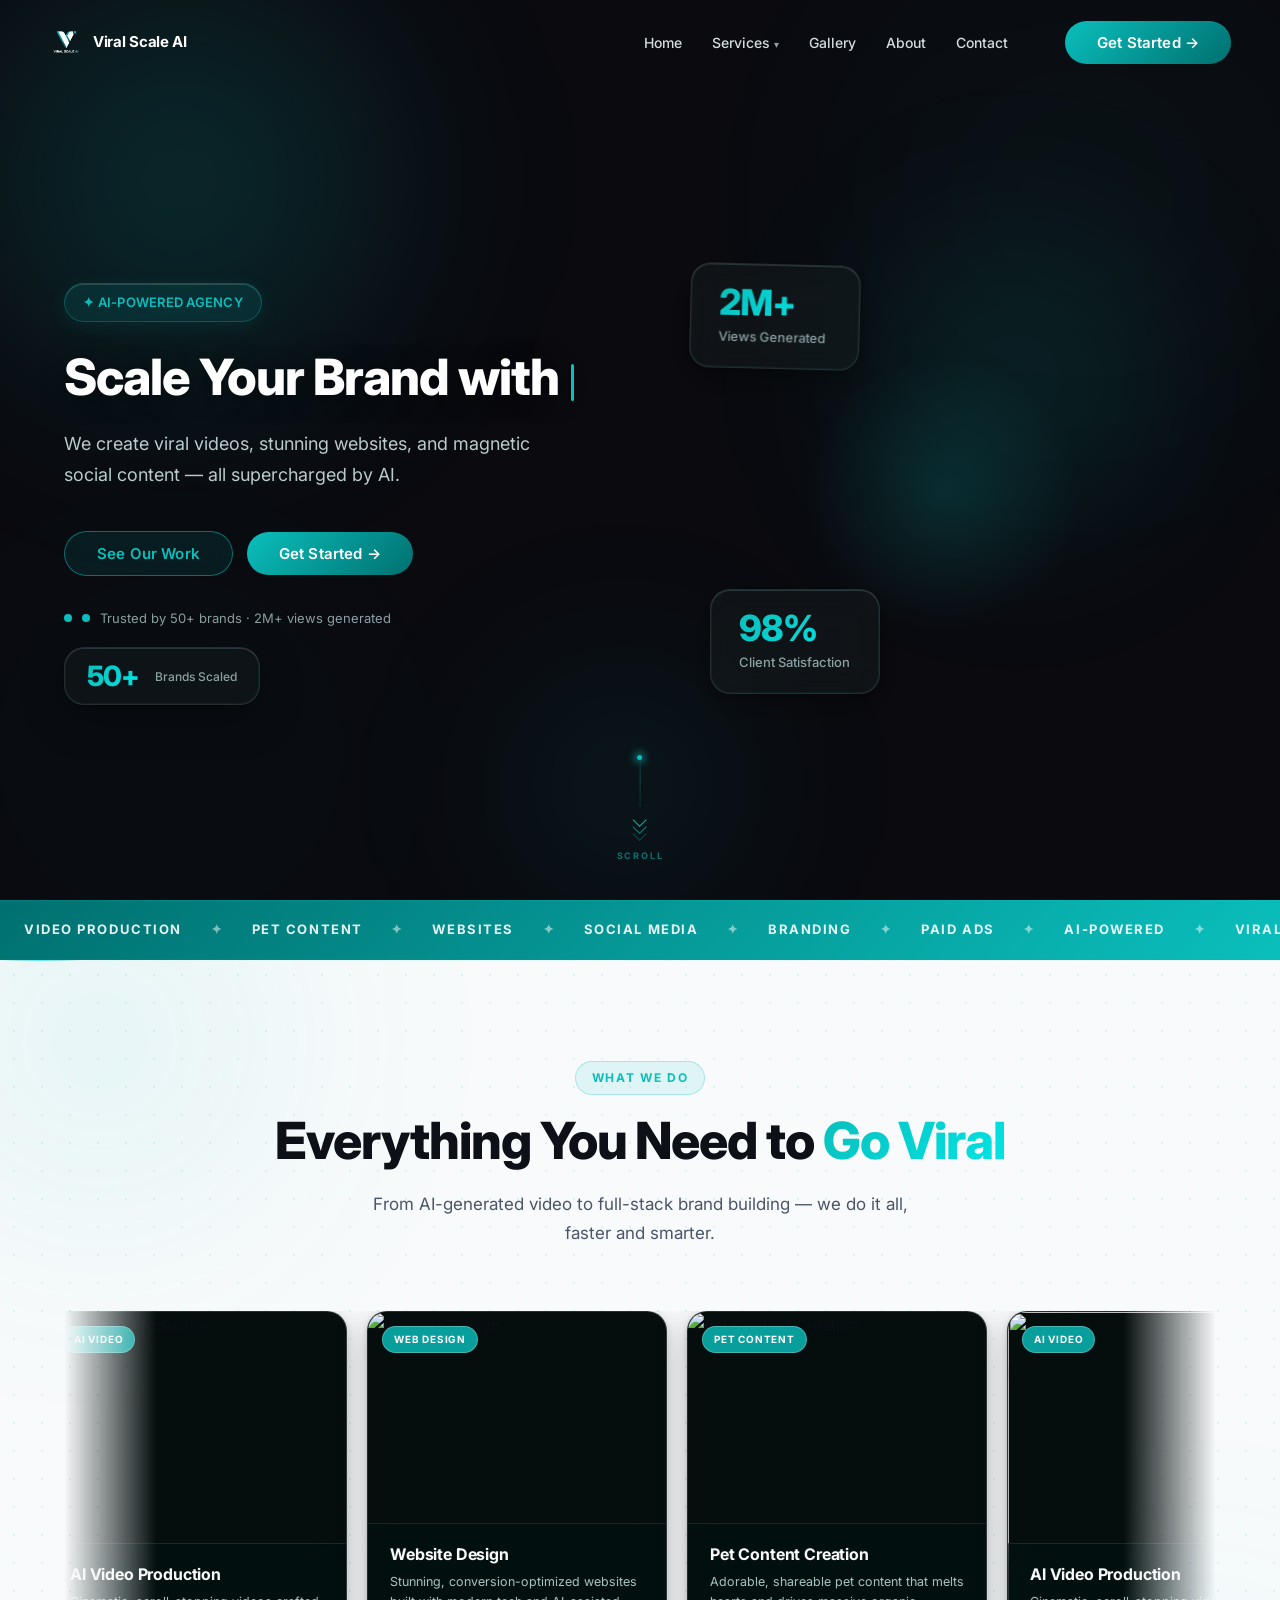
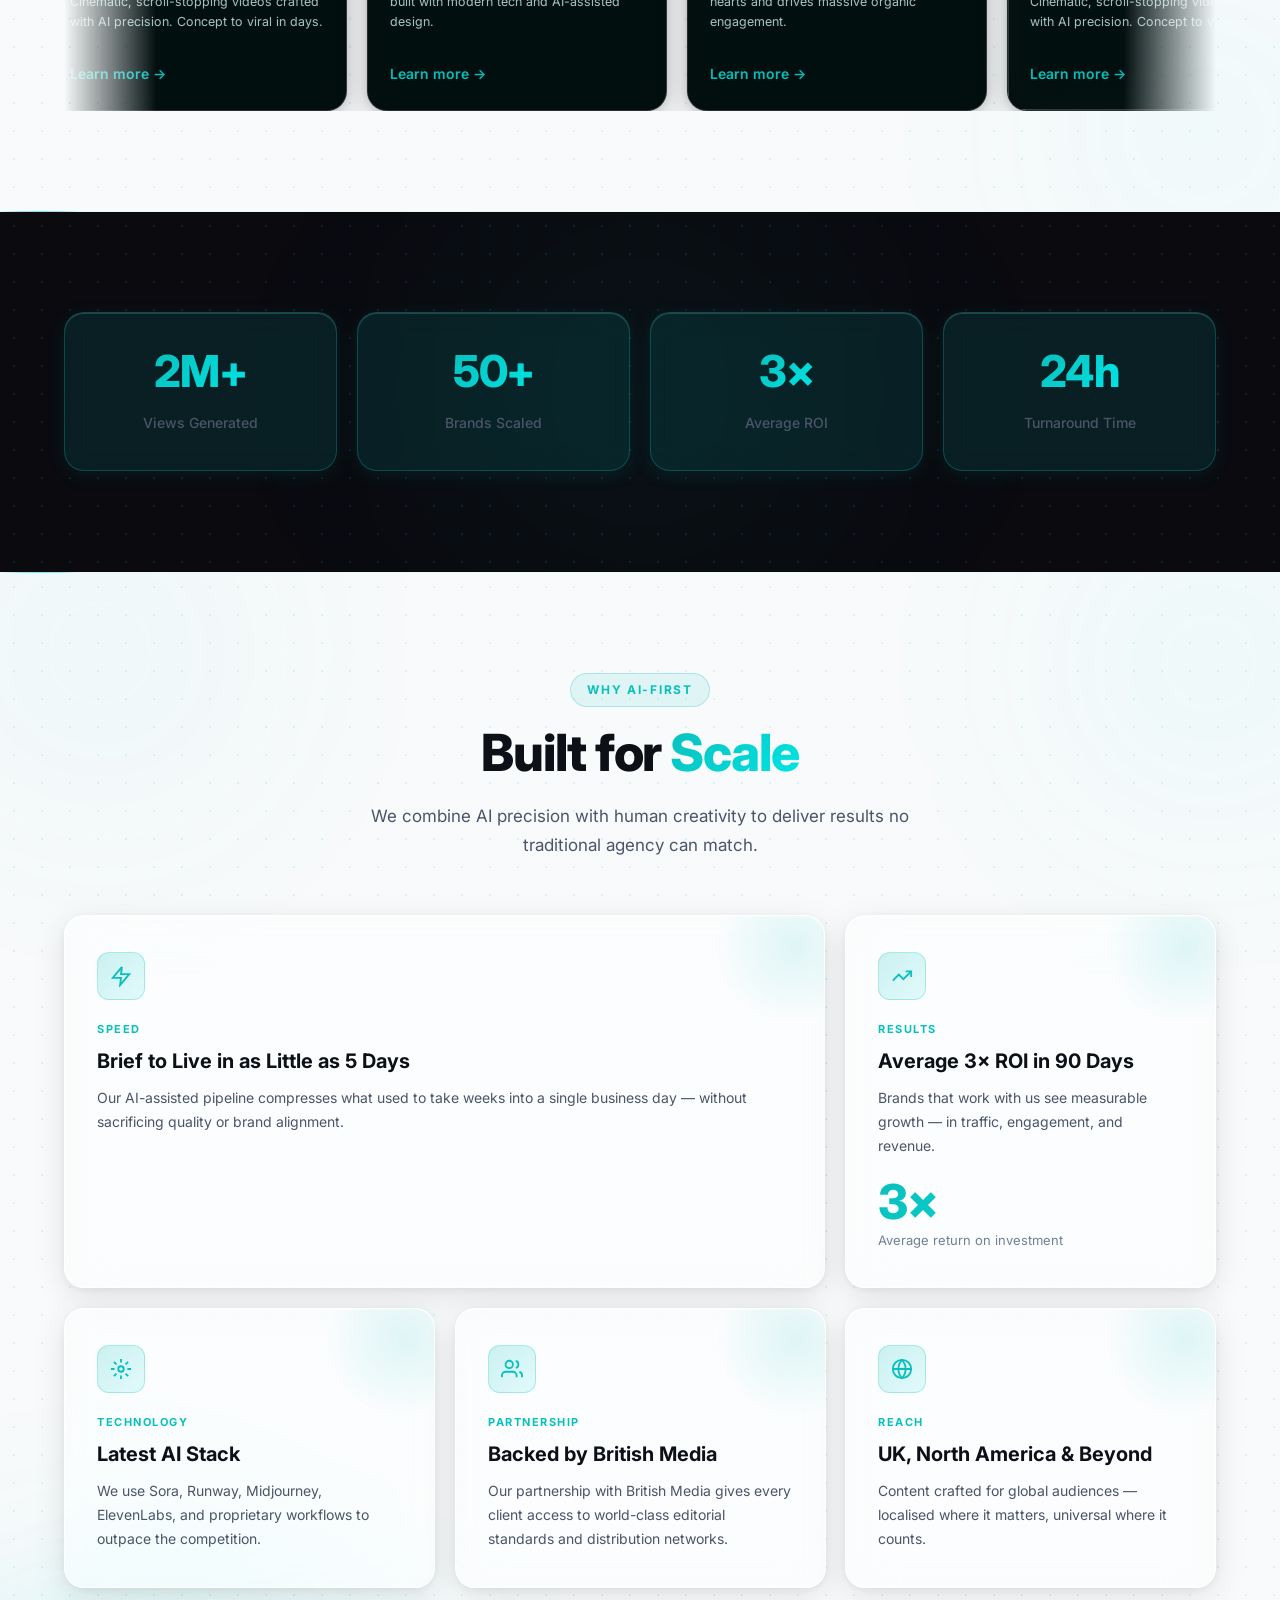
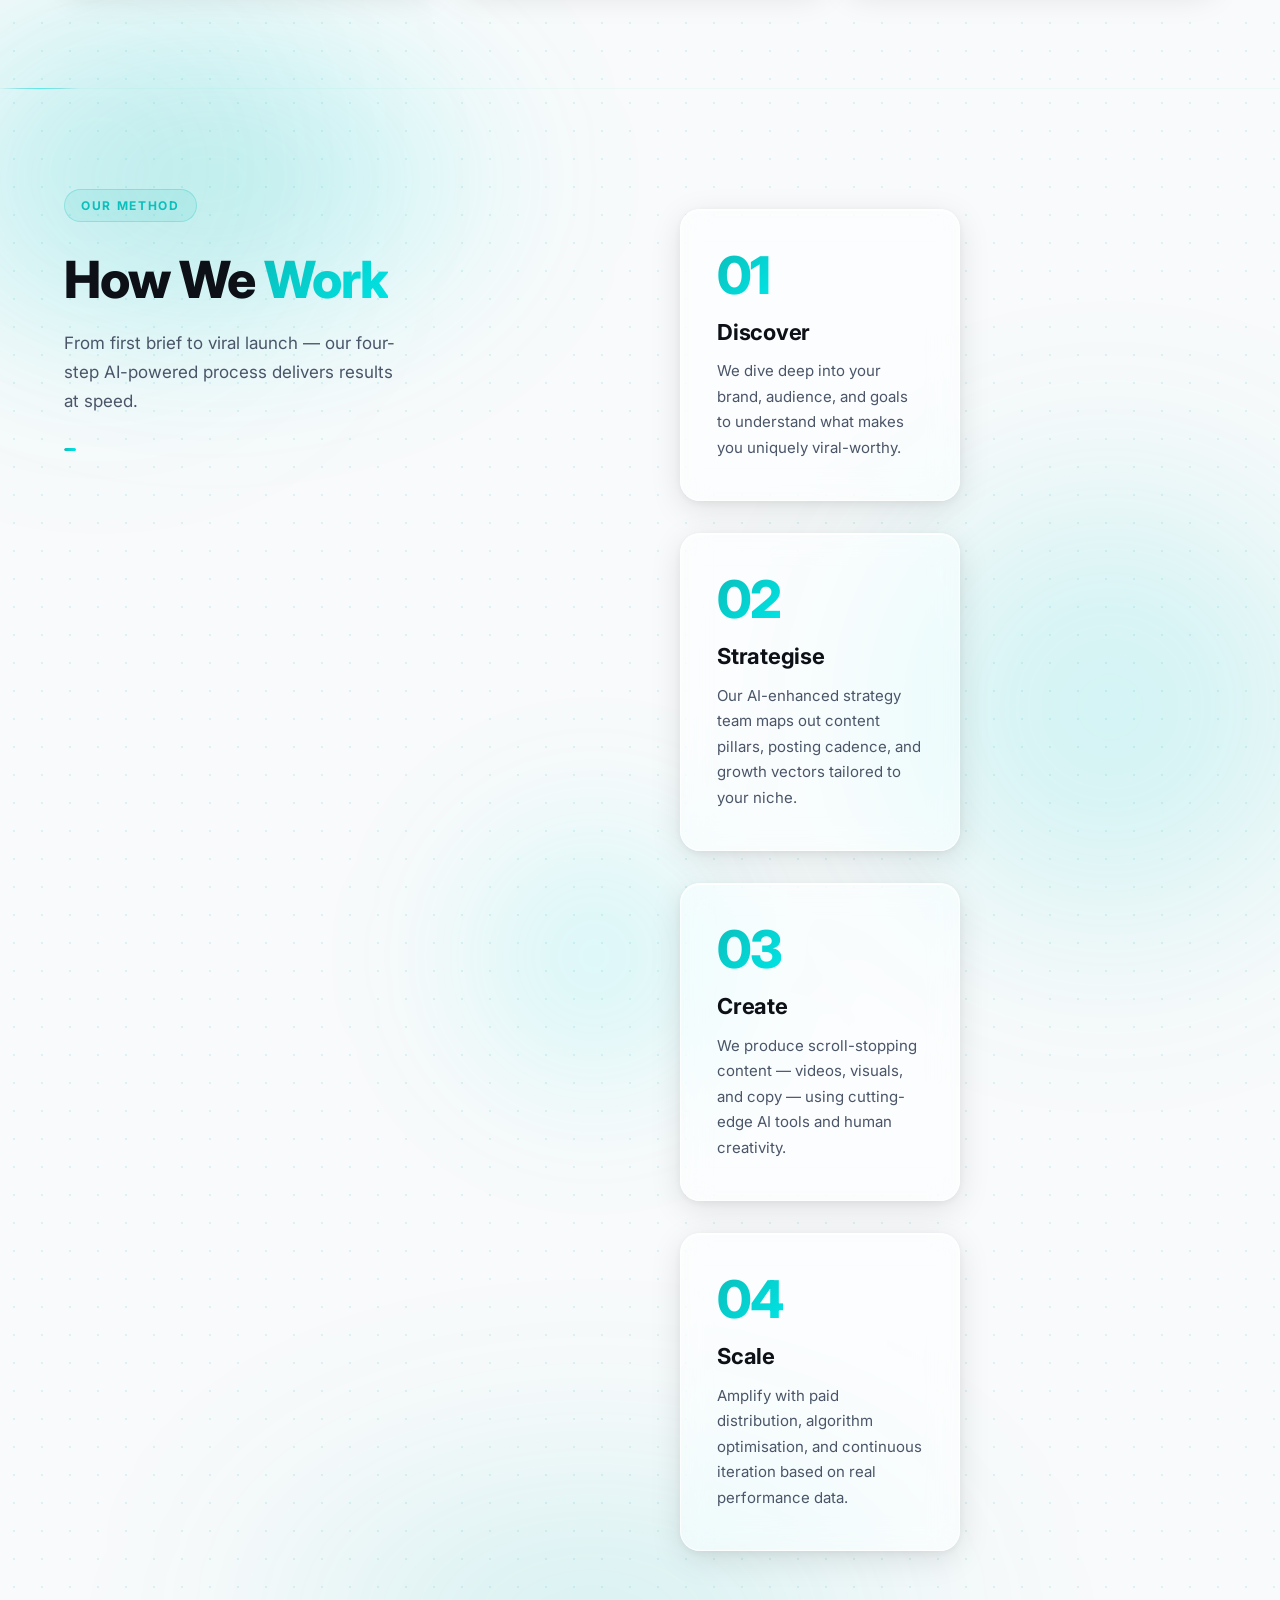
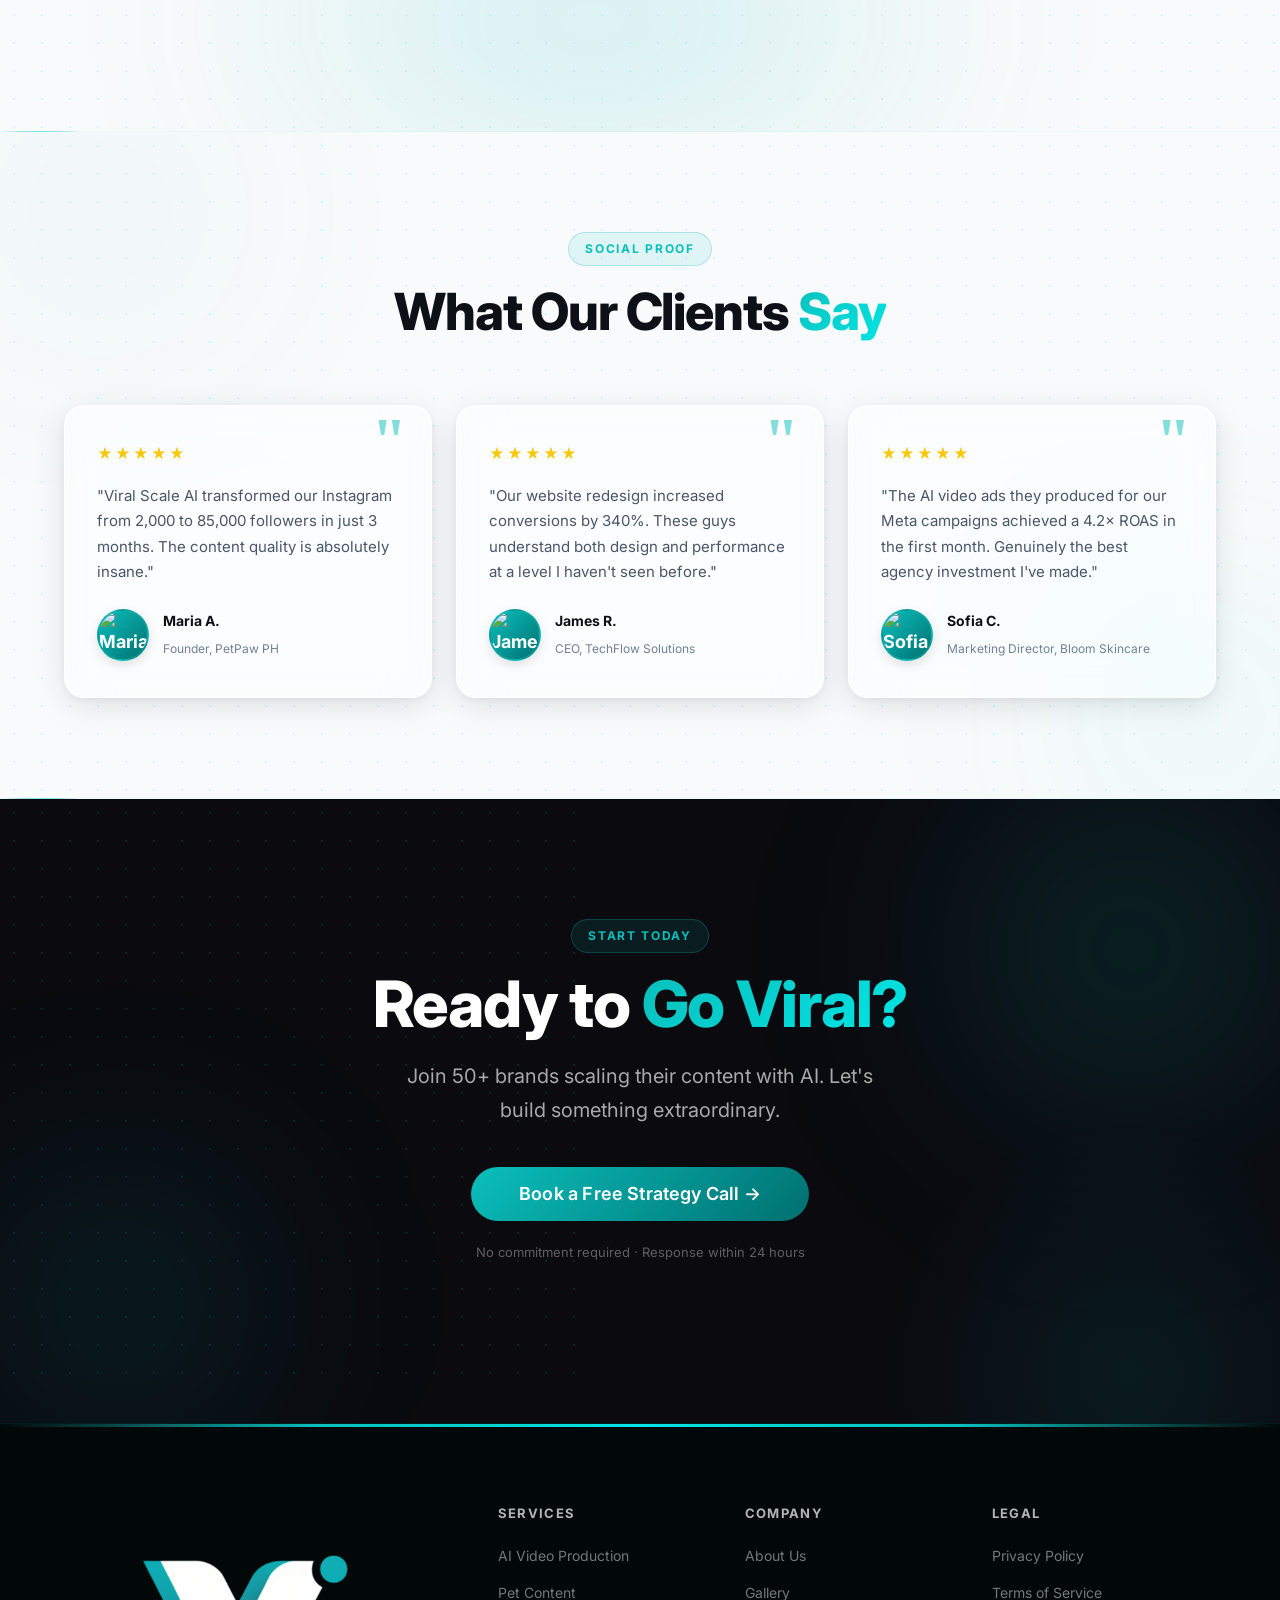
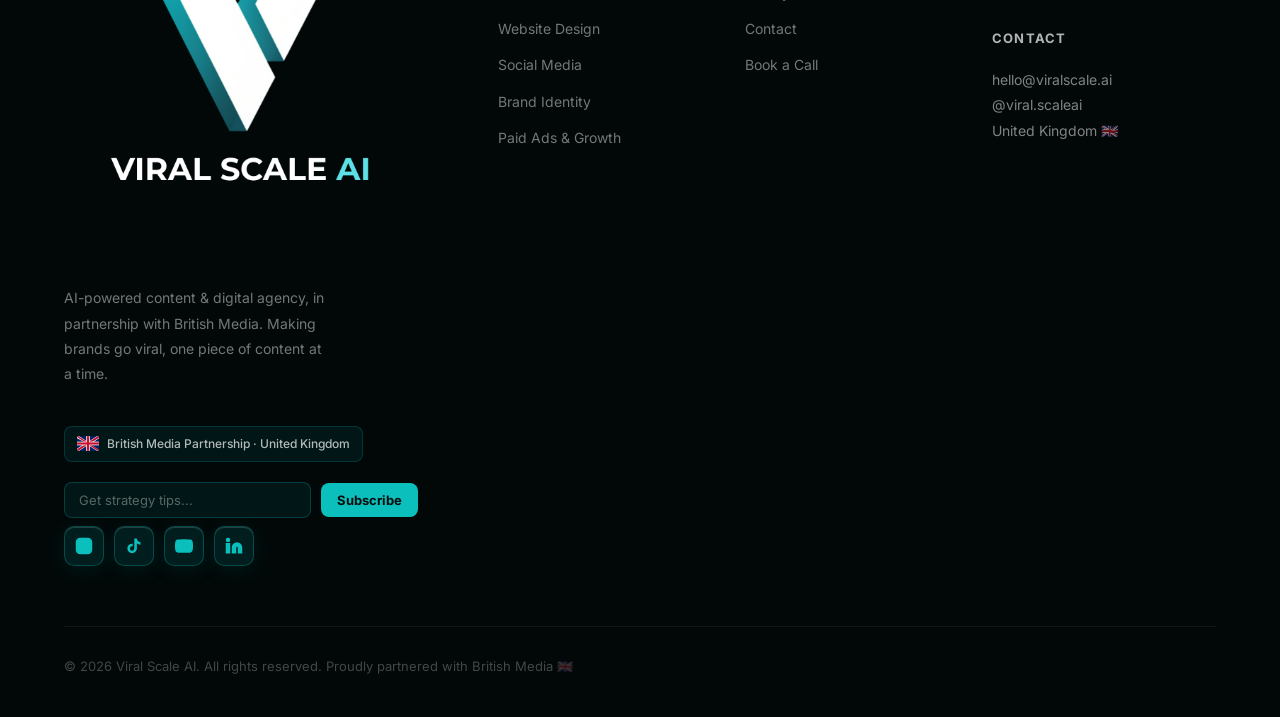
==== commit 66299bba: "Replace fake gallery with real videos and website embeds; update about, services, button fixes Co-Au" ====
--- a/index.html
+++ b/index.html
@@ -56,11 +56,7 @@
       cursor: default;
     }
 
-    /* CTA buttons jelly */
-    .hero-cta-row .btn-primary:hover,
-    .hero-cta-row .btn-ghost:hover {
-      animation: jellyBtn 0.65s cubic-bezier(0.36,0.07,0.19,0.97);
-    }
+    /* CTA buttons — no movement on hover */
 
     /* Trust line jelly */
     .hero-trust:hover {
@@ -247,7 +243,7 @@
       transition: opacity 0.2s;
     }
     .btn-primary:hover::after { opacity: 1; }
-    .btn-primary:hover { transform: translateY(-2px); box-shadow: 0 12px 36px rgba(10,191,188,0.4); }
+    .btn-primary:hover { box-shadow: 0 6px 24px rgba(10,191,188,0.35); }
 
     .btn-ghost {
       display: inline-flex;
@@ -265,7 +261,6 @@
     .btn-ghost:hover {
       background: rgba(10,191,188,0.1);
       border-color: var(--teal-light);
-      transform: translateY(-2px);
     }
 
     /* ── Navigation ── */
@@ -1554,7 +1549,20 @@
             </div>
           </div>
 
-          <!-- Card 2: Pet Content -->
+          <!-- Card 2: Web Design -->
+          <div class="service-card">
+            <div class="service-card-media">
+              <img src="https://images.unsplash.com/photo-1467232004584-a241de8bcf5d?w=600&q=80&fit=crop" alt="Website Design" loading="lazy">
+            </div>
+            <span class="service-card-badge">Web Design</span>
+            <div class="service-card-body">
+              <h3>Website Design</h3>
+              <p>Stunning, conversion-optimized websites built with modern tech and AI-assisted design.</p>
+              <a href="services/websites.html" class="service-link">Learn more →</a>
+            </div>
+          </div>
+
+          <!-- Card 3: Pet Content -->
           <div class="service-card">
             <div class="service-card-media">
               <img src="https://images.unsplash.com/photo-1587300003388-59208cc962cb?w=600&q=80&fit=crop" alt="Pet Content Creation" loading="lazy">
@@ -1567,58 +1575,6 @@
             </div>
           </div>
 
-          <!-- Card 3: Website Design -->
-          <div class="service-card">
-            <div class="service-card-media">
-              <img src="https://images.unsplash.com/photo-1467232004584-a241de8bcf5d?w=600&q=80&fit=crop" alt="Website Design" loading="lazy">
-            </div>
-            <span class="service-card-badge">Web Design</span>
-            <div class="service-card-body">
-              <h3>Website Design</h3>
-              <p>Stunning, conversion-optimized websites built with modern tech and AI-assisted design.</p>
-              <a href="services/websites.html" class="service-link">Learn more →</a>
-            </div>
-          </div>
-
-          <!-- Card 4: Social Media -->
-          <div class="service-card">
-            <div class="service-card-media">
-              <img src="https://images.unsplash.com/photo-1611162616305-c69b3fa7fbe0?w=600&q=80&fit=crop" alt="Social Media Management" loading="lazy">
-            </div>
-            <span class="service-card-badge">Social Media</span>
-            <div class="service-card-body">
-              <h3>Social Media Management</h3>
-              <p>Growth across Instagram, TikTok, YouTube, and LinkedIn — all AI-enhanced.</p>
-              <a href="services/social.html" class="service-link">Learn more →</a>
-            </div>
-          </div>
-
-          <!-- Card 5: Brand Identity -->
-          <div class="service-card">
-            <div class="service-card-media">
-              <img src="https://images.unsplash.com/photo-1558618666-fcd25c85cd64?w=600&q=80&fit=crop" alt="Brand Identity" loading="lazy">
-            </div>
-            <span class="service-card-badge">Branding</span>
-            <div class="service-card-body">
-              <h3>Brand Identity</h3>
-              <p>Logos, palettes, typography, and full brand systems that make your business unforgettable.</p>
-              <a href="services/branding.html" class="service-link">Learn more →</a>
-            </div>
-          </div>
-
-          <!-- Card 6: Paid Ads -->
-          <div class="service-card">
-            <div class="service-card-media">
-              <img src="https://images.unsplash.com/photo-1460925895917-afdab827c52f?w=600&q=80&fit=crop" alt="Paid Ads & Growth" loading="lazy">
-            </div>
-            <span class="service-card-badge">Paid Ads</span>
-            <div class="service-card-body">
-              <h3>Paid Ads & Growth</h3>
-              <p>Data-driven Meta and Google ad campaigns with AI optimization that actually converts.</p>
-              <a href="services/ads.html" class="service-link">Learn more →</a>
-            </div>
-          </div>
-
           <!-- Duplicate set for seamless loop -->
           <div class="service-card" aria-hidden="true">
             <div class="service-card-media">
@@ -1629,38 +1585,17 @@
           </div>
           <div class="service-card" aria-hidden="true">
             <div class="service-card-media">
+              <img src="https://images.unsplash.com/photo-1467232004584-a241de8bcf5d?w=600&q=80&fit=crop" alt="" loading="lazy">
+            </div>
+            <span class="service-card-badge">Web Design</span>
+            <div class="service-card-body"><h3>Website Design</h3><p>Stunning, conversion-optimized websites built with modern tech and AI-assisted design.</p><a href="services/websites.html" class="service-link">Learn more →</a></div>
+          </div>
+          <div class="service-card" aria-hidden="true">
+            <div class="service-card-media">
               <img src="https://images.unsplash.com/photo-1587300003388-59208cc962cb?w=600&q=80&fit=crop" alt="" loading="lazy">
             </div>
             <span class="service-card-badge">Pet Content</span>
             <div class="service-card-body"><h3>Pet Content Creation</h3><p>Adorable, shareable pet content that melts hearts and drives massive organic engagement.</p><a href="services/pets.html" class="service-link">Learn more →</a></div>
-          </div>
-          <div class="service-card" aria-hidden="true">
-            <div class="service-card-media">
-              <img src="https://images.unsplash.com/photo-1467232004584-a241de8bcf5d?w=600&q=80&fit=crop" alt="" loading="lazy">
-            </div>
-            <span class="service-card-badge">Web Design</span>
-            <div class="service-card-body"><h3>Website Design</h3><p>Stunning, conversion-optimized websites built with modern tech and AI-assisted design.</p><a href="services/websites.html" class="service-link">Learn more →</a></div>
-          </div>
-          <div class="service-card" aria-hidden="true">
-            <div class="service-card-media">
-              <img src="https://images.unsplash.com/photo-1611162616305-c69b3fa7fbe0?w=600&q=80&fit=crop" alt="" loading="lazy">
-            </div>
-            <span class="service-card-badge">Social Media</span>
-            <div class="service-card-body"><h3>Social Media Management</h3><p>Growth across Instagram, TikTok, YouTube, and LinkedIn — all AI-enhanced.</p><a href="services/social.html" class="service-link">Learn more →</a></div>
-          </div>
-          <div class="service-card" aria-hidden="true">
-            <div class="service-card-media">
-              <img src="https://images.unsplash.com/photo-1558618666-fcd25c85cd64?w=600&q=80&fit=crop" alt="" loading="lazy">
-            </div>
-            <span class="service-card-badge">Branding</span>
-            <div class="service-card-body"><h3>Brand Identity</h3><p>Logos, palettes, typography, and full brand systems that make your business unforgettable.</p><a href="services/branding.html" class="service-link">Learn more →</a></div>
-          </div>
-          <div class="service-card" aria-hidden="true">
-            <div class="service-card-media">
-              <img src="https://images.unsplash.com/photo-1460925895917-afdab827c52f?w=600&q=80&fit=crop" alt="" loading="lazy">
-            </div>
-            <span class="service-card-badge">Paid Ads</span>
-            <div class="service-card-body"><h3>Paid Ads & Growth</h3><p>Data-driven Meta and Google ad campaigns with AI optimization that actually converts.</p><a href="services/ads.html" class="service-link">Learn more →</a></div>
           </div>
 
         </div>
@@ -1722,7 +1657,7 @@
             <svg width="22" height="22" viewBox="0 0 24 24" fill="none" stroke="#0ABFBC" stroke-width="2"><polyline points="13 2 3 14 12 14 11 22 21 10 12 10 13 2"></polyline></svg>
           </div>
           <div class="feature-bento-label">Speed</div>
-          <div class="feature-bento-title">From Brief to Live in 24 Hours</div>
+          <div class="feature-bento-title">Brief to Live in as Little as 5 Days</div>
           <div class="feature-bento-desc">Our AI-assisted pipeline compresses what used to take weeks into a single business day — without sacrificing quality or brand alignment.</div>
         </div>
 
--- a/assets/css/main.css
+++ b/assets/css/main.css
@@ -618,7 +618,7 @@
   position: relative;
   overflow: hidden;
   text-decoration: none;
-  transition: transform var(--transition), box-shadow var(--transition);
+  transition: box-shadow var(--transition);
   letter-spacing: 0.01em;
   line-height: 1;
 }
@@ -636,8 +636,7 @@
 }
 
 .btn-primary:hover {
-  transform: translateY(-2px);
-  box-shadow: 0 8px 30px rgba(10, 191, 188, 0.40);
+  box-shadow: 0 6px 24px rgba(10, 191, 188, 0.35);
 }
 
 .btn-primary:hover::after {
@@ -645,7 +644,7 @@
 }
 
 .btn-primary:active {
-  transform: translateY(0);
+  opacity: 0.9;
 }
 
 .btn-ghost {
@@ -664,7 +663,7 @@
   font-weight: 600;
   cursor: pointer;
   text-decoration: none;
-  transition: background var(--transition), border-color var(--transition), transform var(--transition), box-shadow var(--transition);
+  transition: background var(--transition), border-color var(--transition), box-shadow var(--transition);
   letter-spacing: 0.01em;
   line-height: 1;
 }
@@ -672,12 +671,11 @@
 .btn-ghost:hover {
   background: rgba(10, 191, 188, 0.18);
   border-color: #0ABFBC;
-  transform: translateY(-2px);
-  box-shadow: 0 6px 24px rgba(10, 191, 188, 0.20);
+  box-shadow: 0 4px 18px rgba(10, 191, 188, 0.18);
 }
 
 .btn-ghost:active {
-  transform: translateY(0);
+  opacity: 0.9;
 }
 
 /* ─────────────────────────────────────────
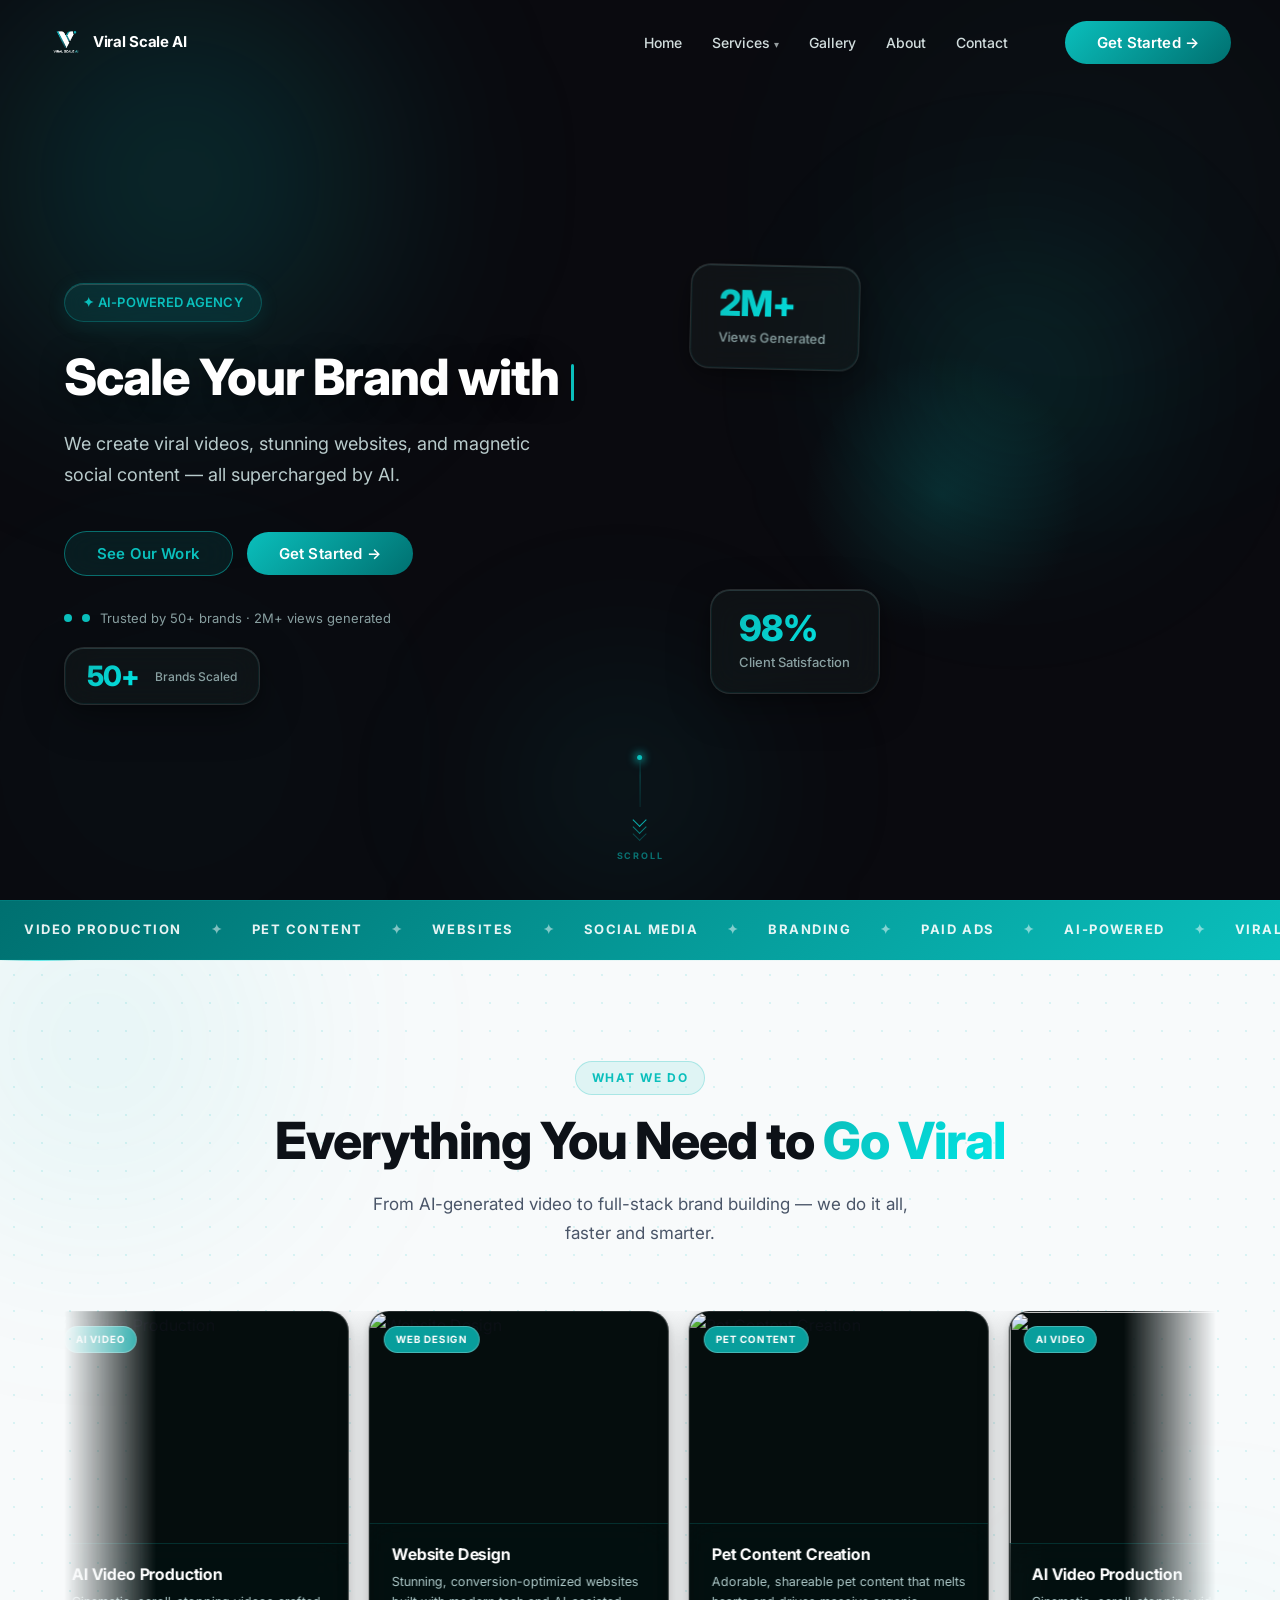
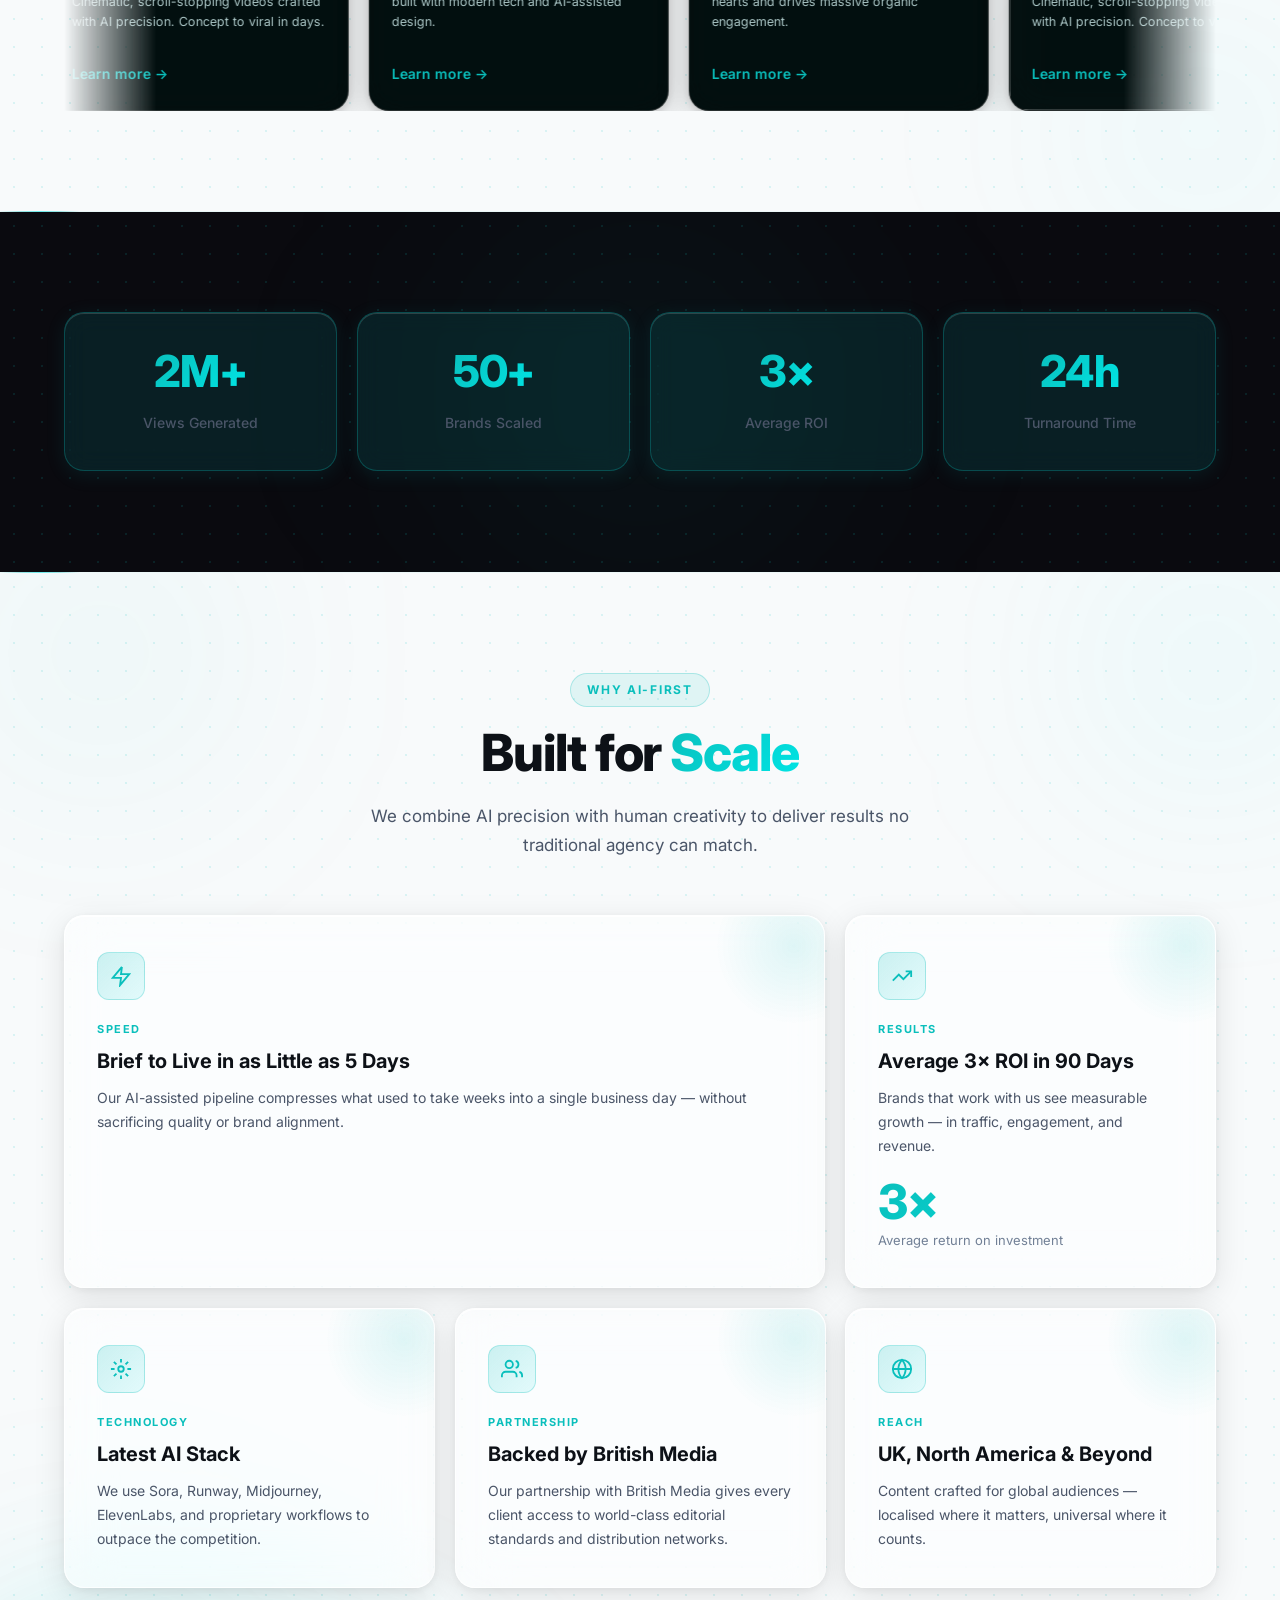
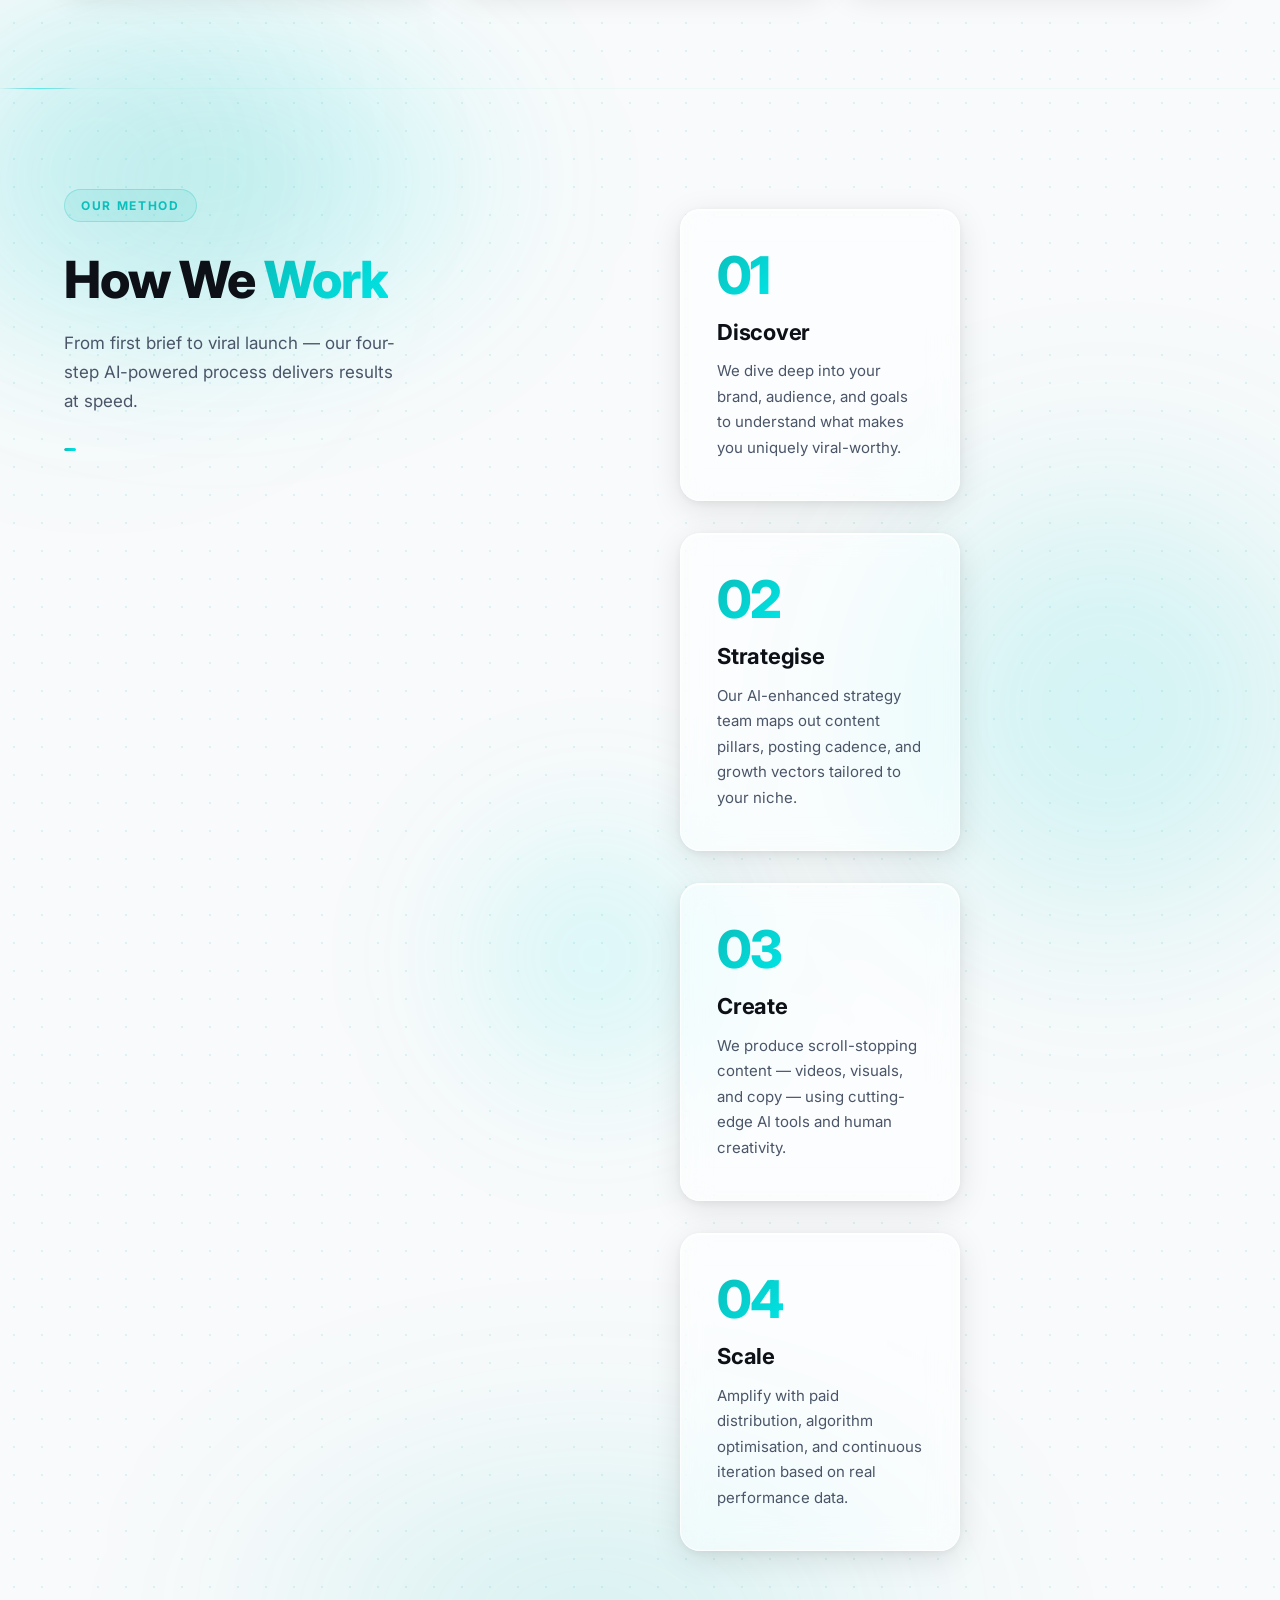
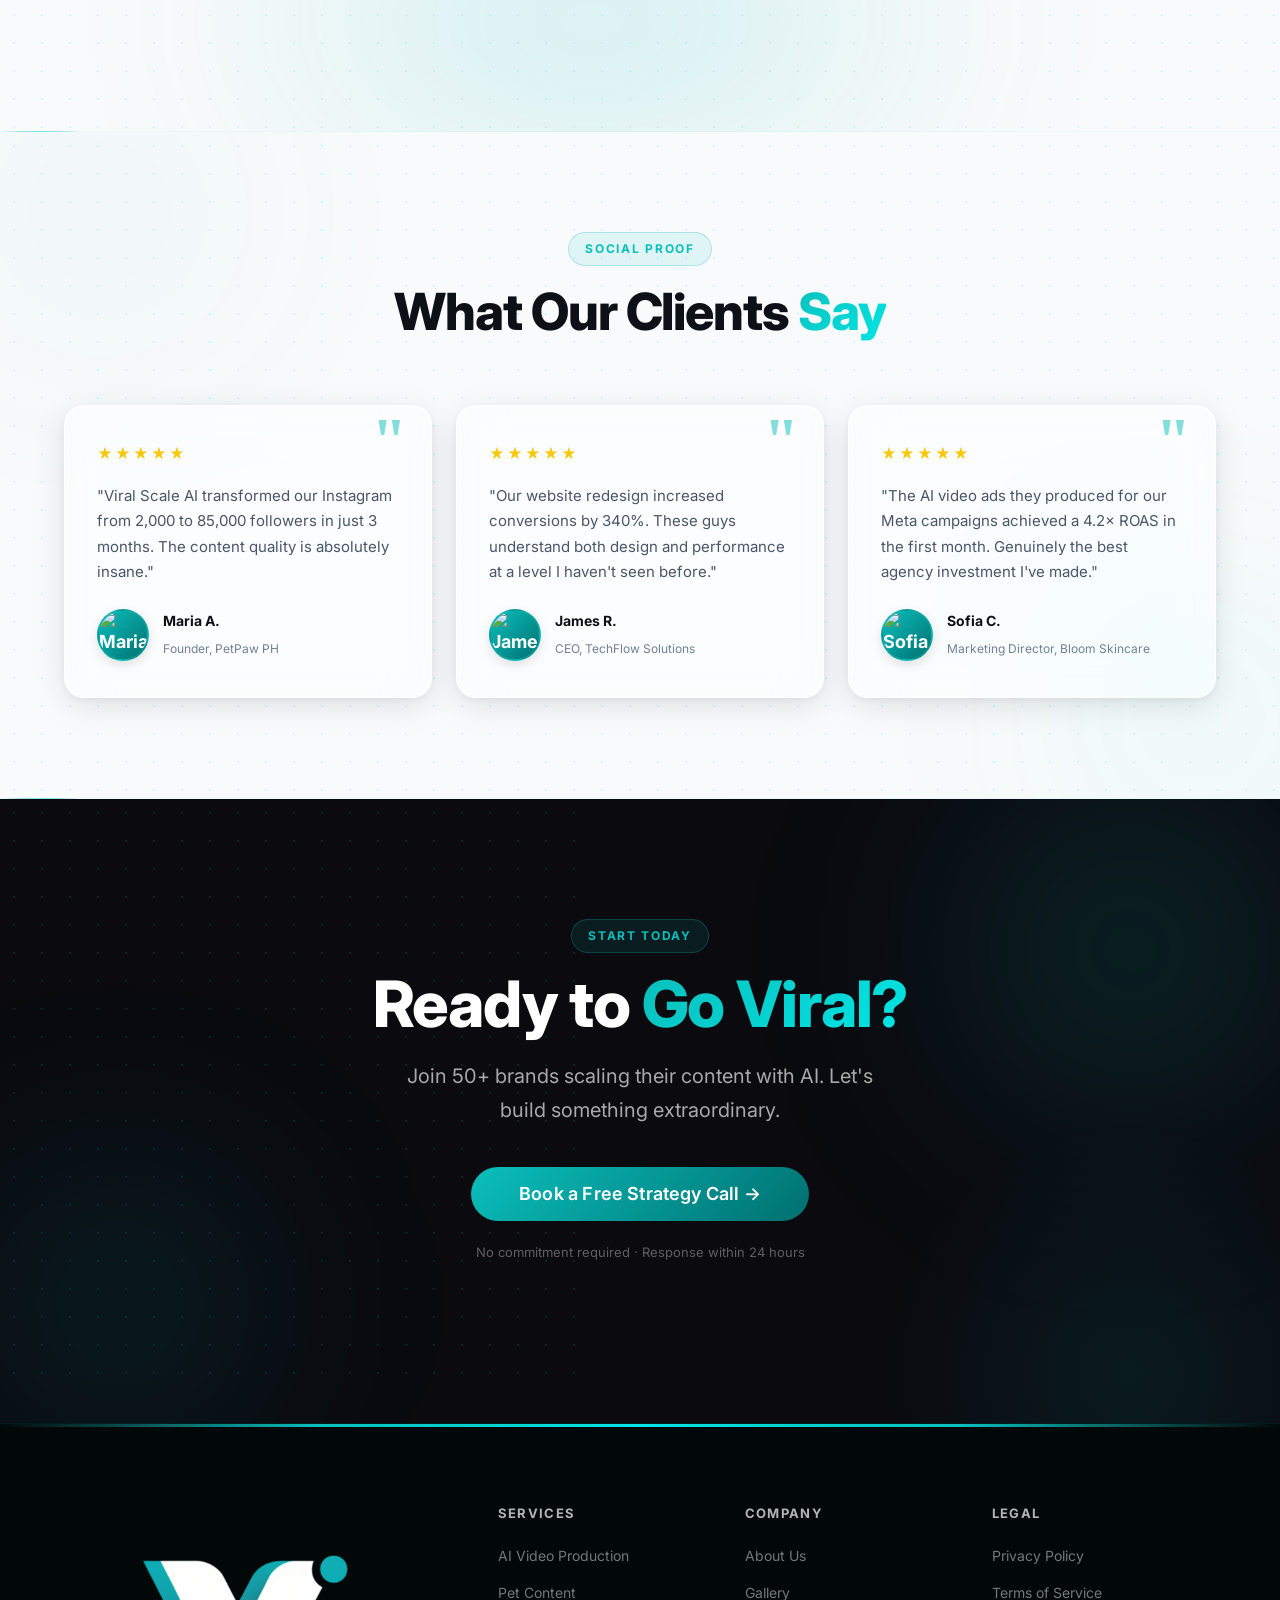
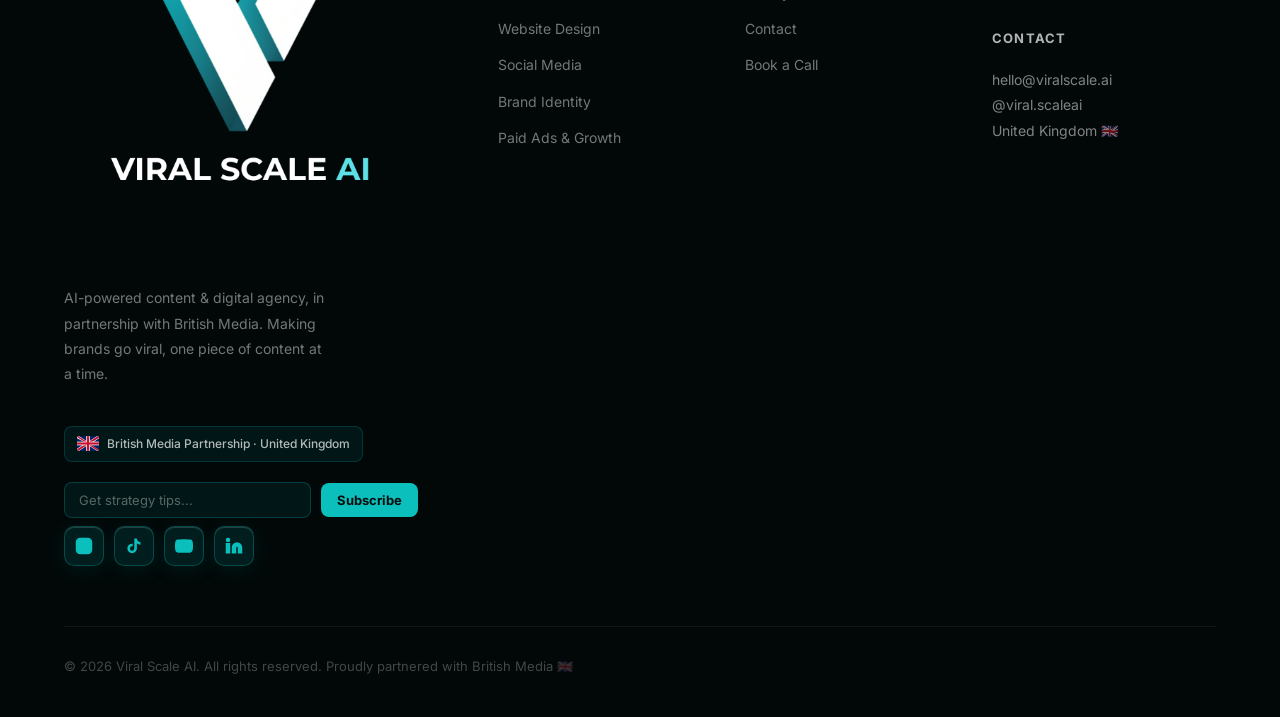
==== commit 9be1c789: "Fix arrow shimmer/shake on buttons - remove conflicting ::after animations Co-Authored-By: Claude So" ====
--- a/index.html
+++ b/index.html
@@ -234,15 +234,6 @@
       position: relative;
       overflow: hidden;
     }
-    .btn-primary::after {
-      content: '';
-      position: absolute;
-      inset: 0;
-      background: rgba(255,255,255,0.1);
-      opacity: 0;
-      transition: opacity 0.2s;
-    }
-    .btn-primary:hover::after { opacity: 1; }
     .btn-primary:hover { box-shadow: 0 6px 24px rgba(10,191,188,0.35); }
 
     .btn-ghost {
--- a/assets/css/main.css
+++ b/assets/css/main.css
@@ -616,31 +616,14 @@
   border: none;
   cursor: pointer;
   position: relative;
-  overflow: hidden;
   text-decoration: none;
   transition: box-shadow var(--transition);
   letter-spacing: 0.01em;
   line-height: 1;
 }
 
-.btn-primary::after {
-  content: '';
-  position: absolute;
-  top: 0;
-  left: 0;
-  width: 100%;
-  height: 100%;
-  background: linear-gradient(90deg, transparent, rgba(255, 255, 255, 0.3), transparent);
-  transform: translateX(-100%);
-  transition: transform 0.6s ease;
-}
-
 .btn-primary:hover {
   box-shadow: 0 6px 24px rgba(10, 191, 188, 0.35);
-}
-
-.btn-primary:hover::after {
-  transform: translateX(100%);
 }
 
 .btn-primary:active {
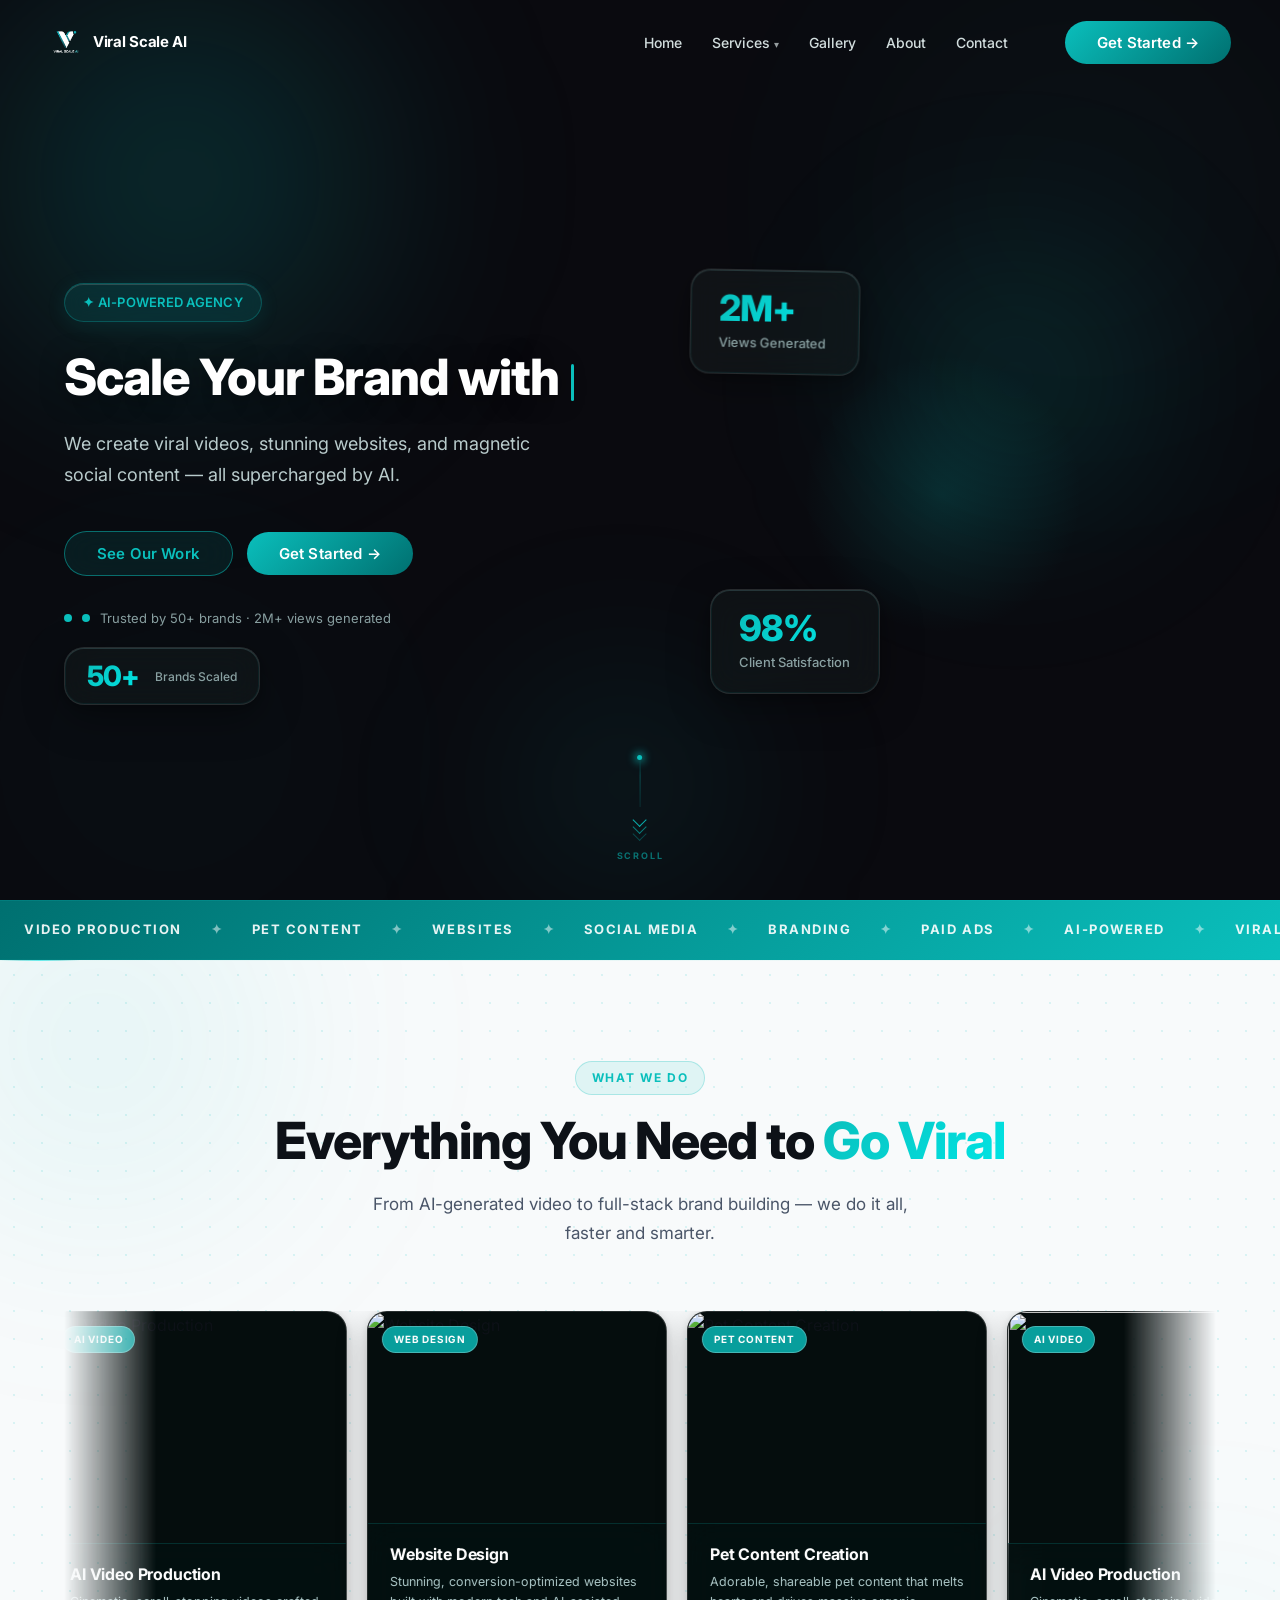
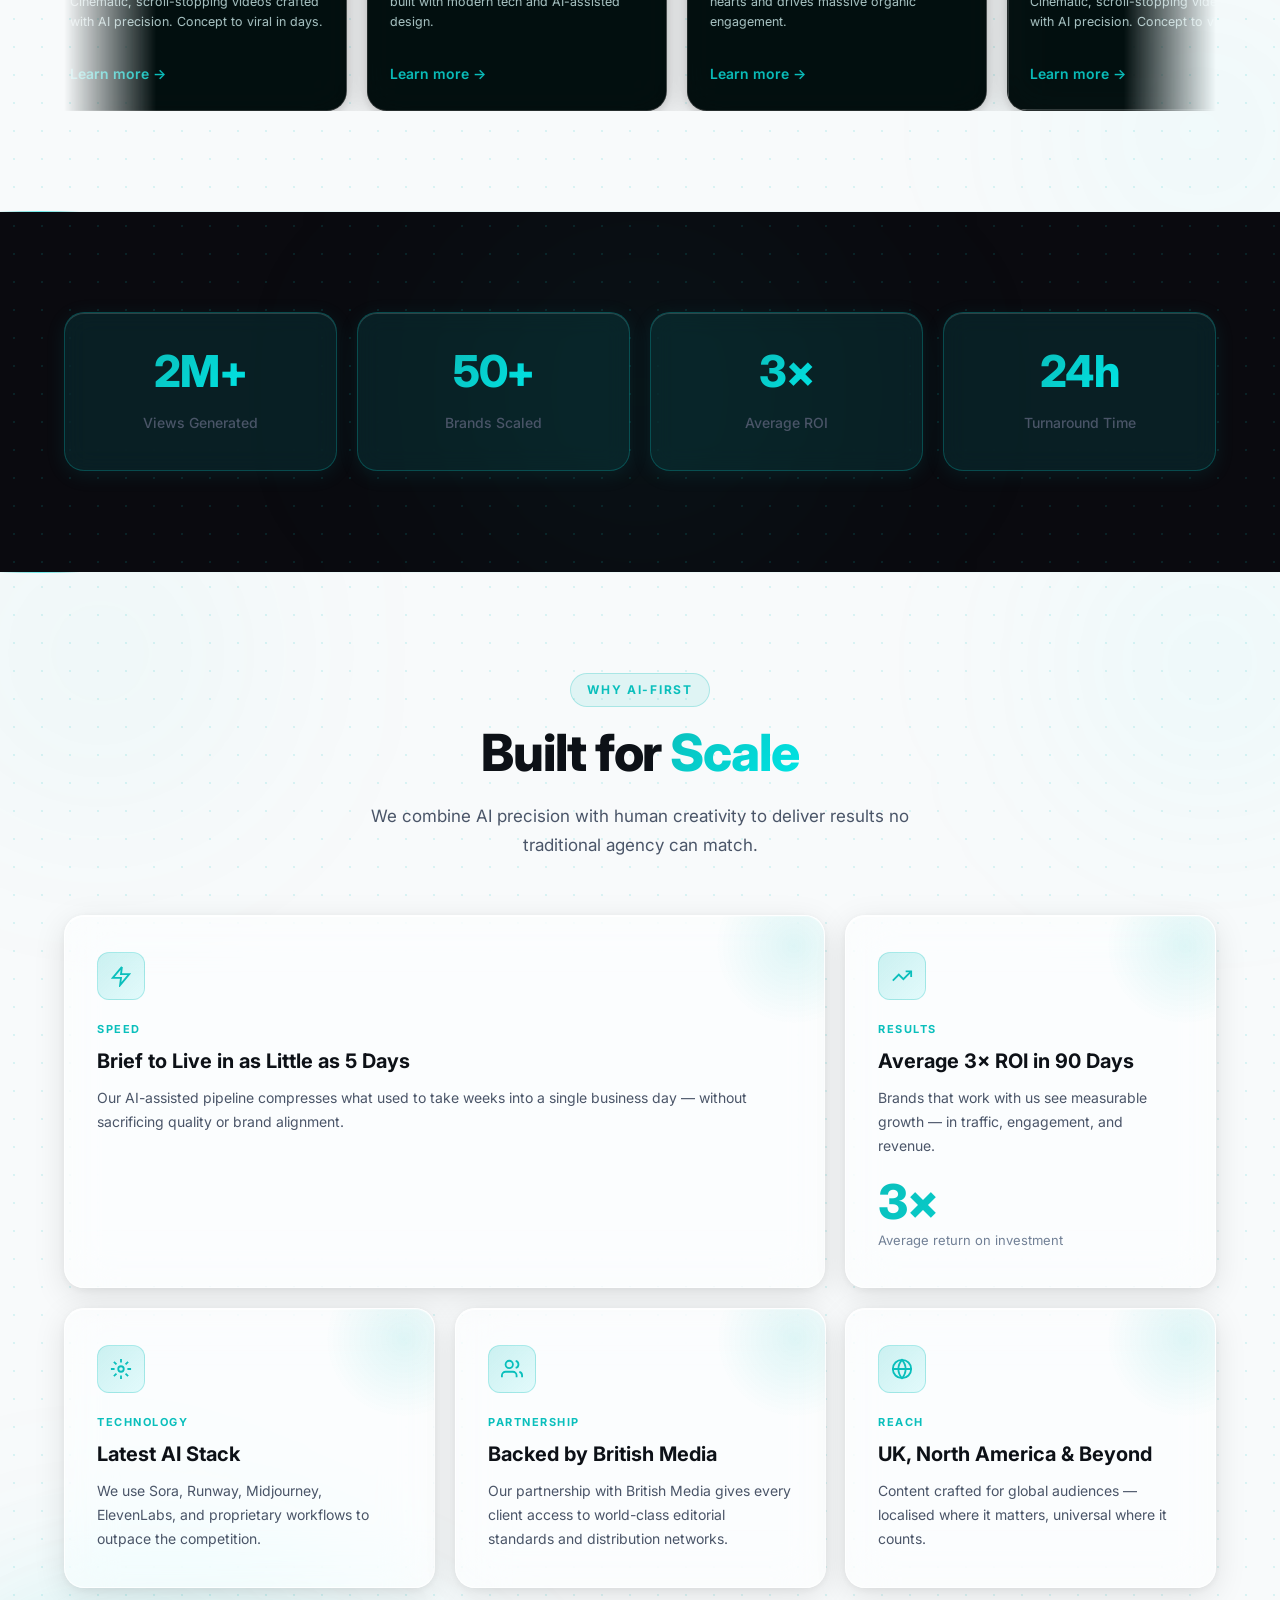
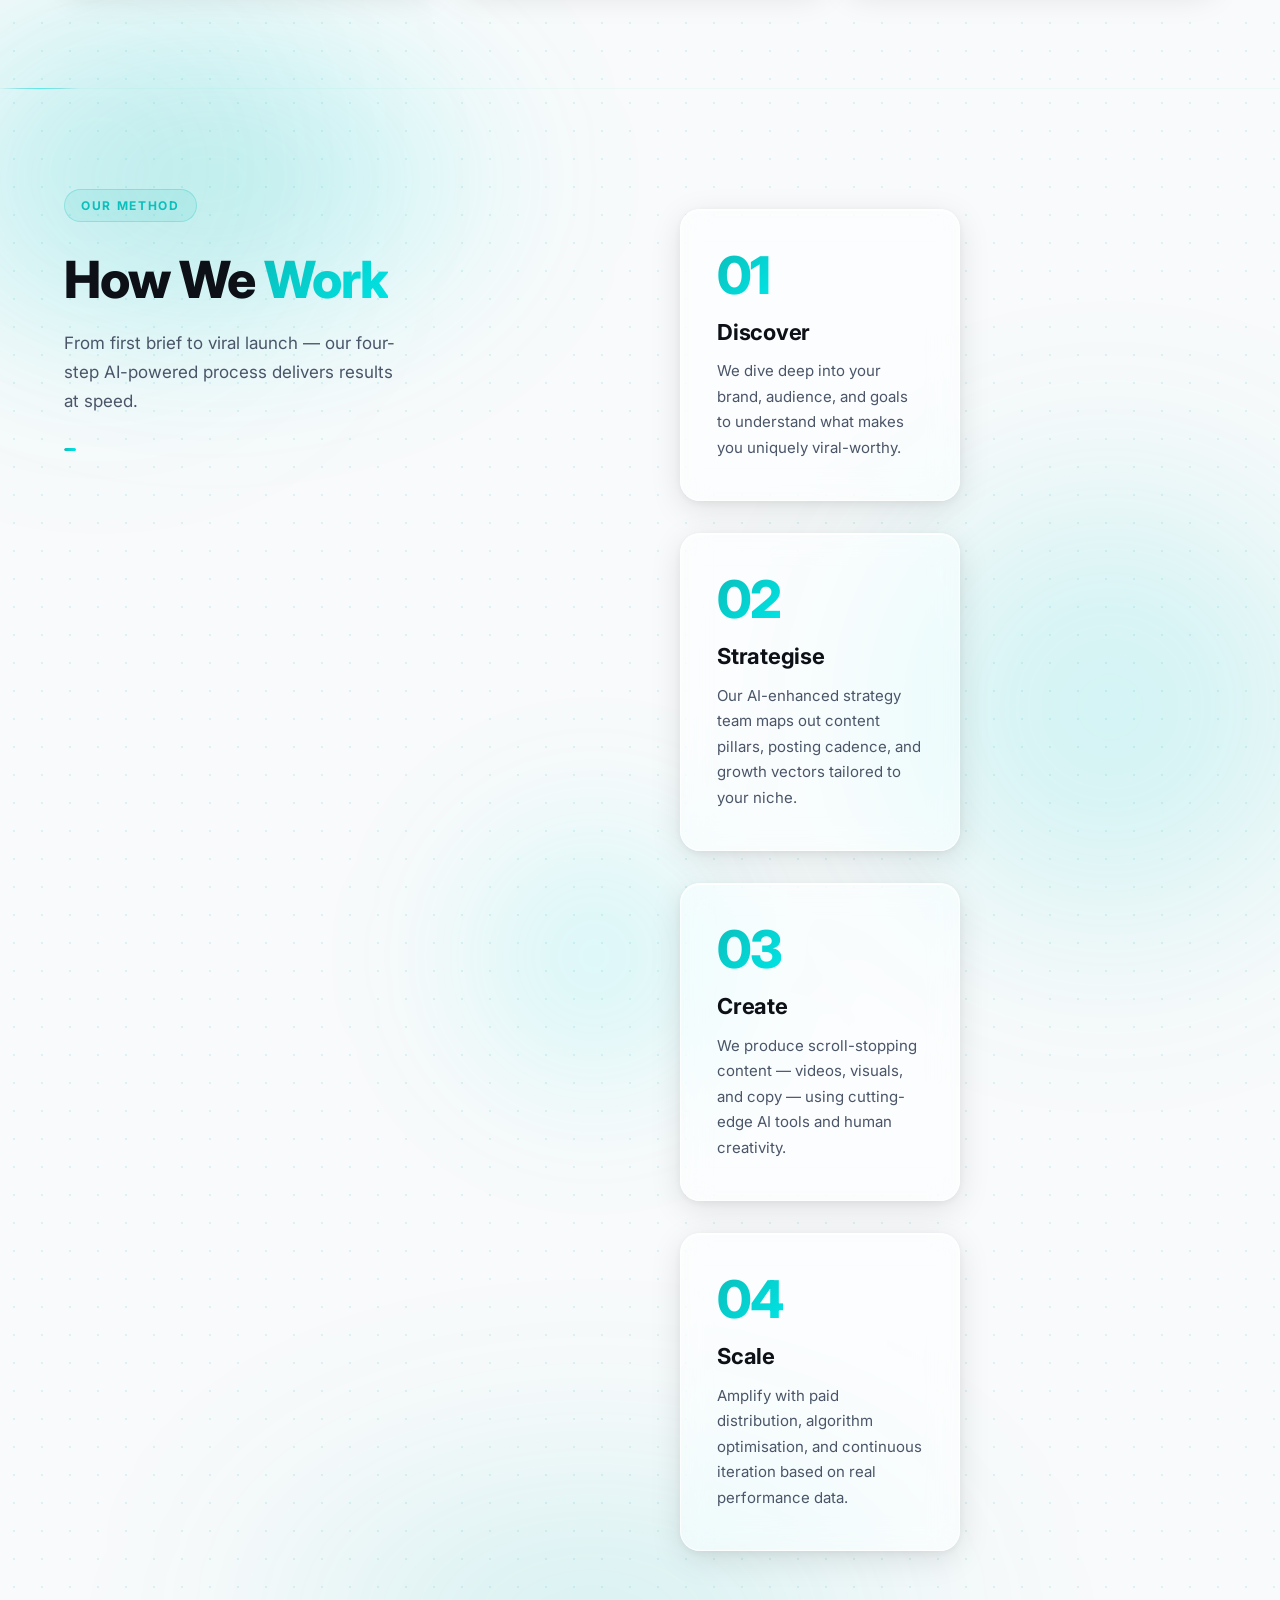
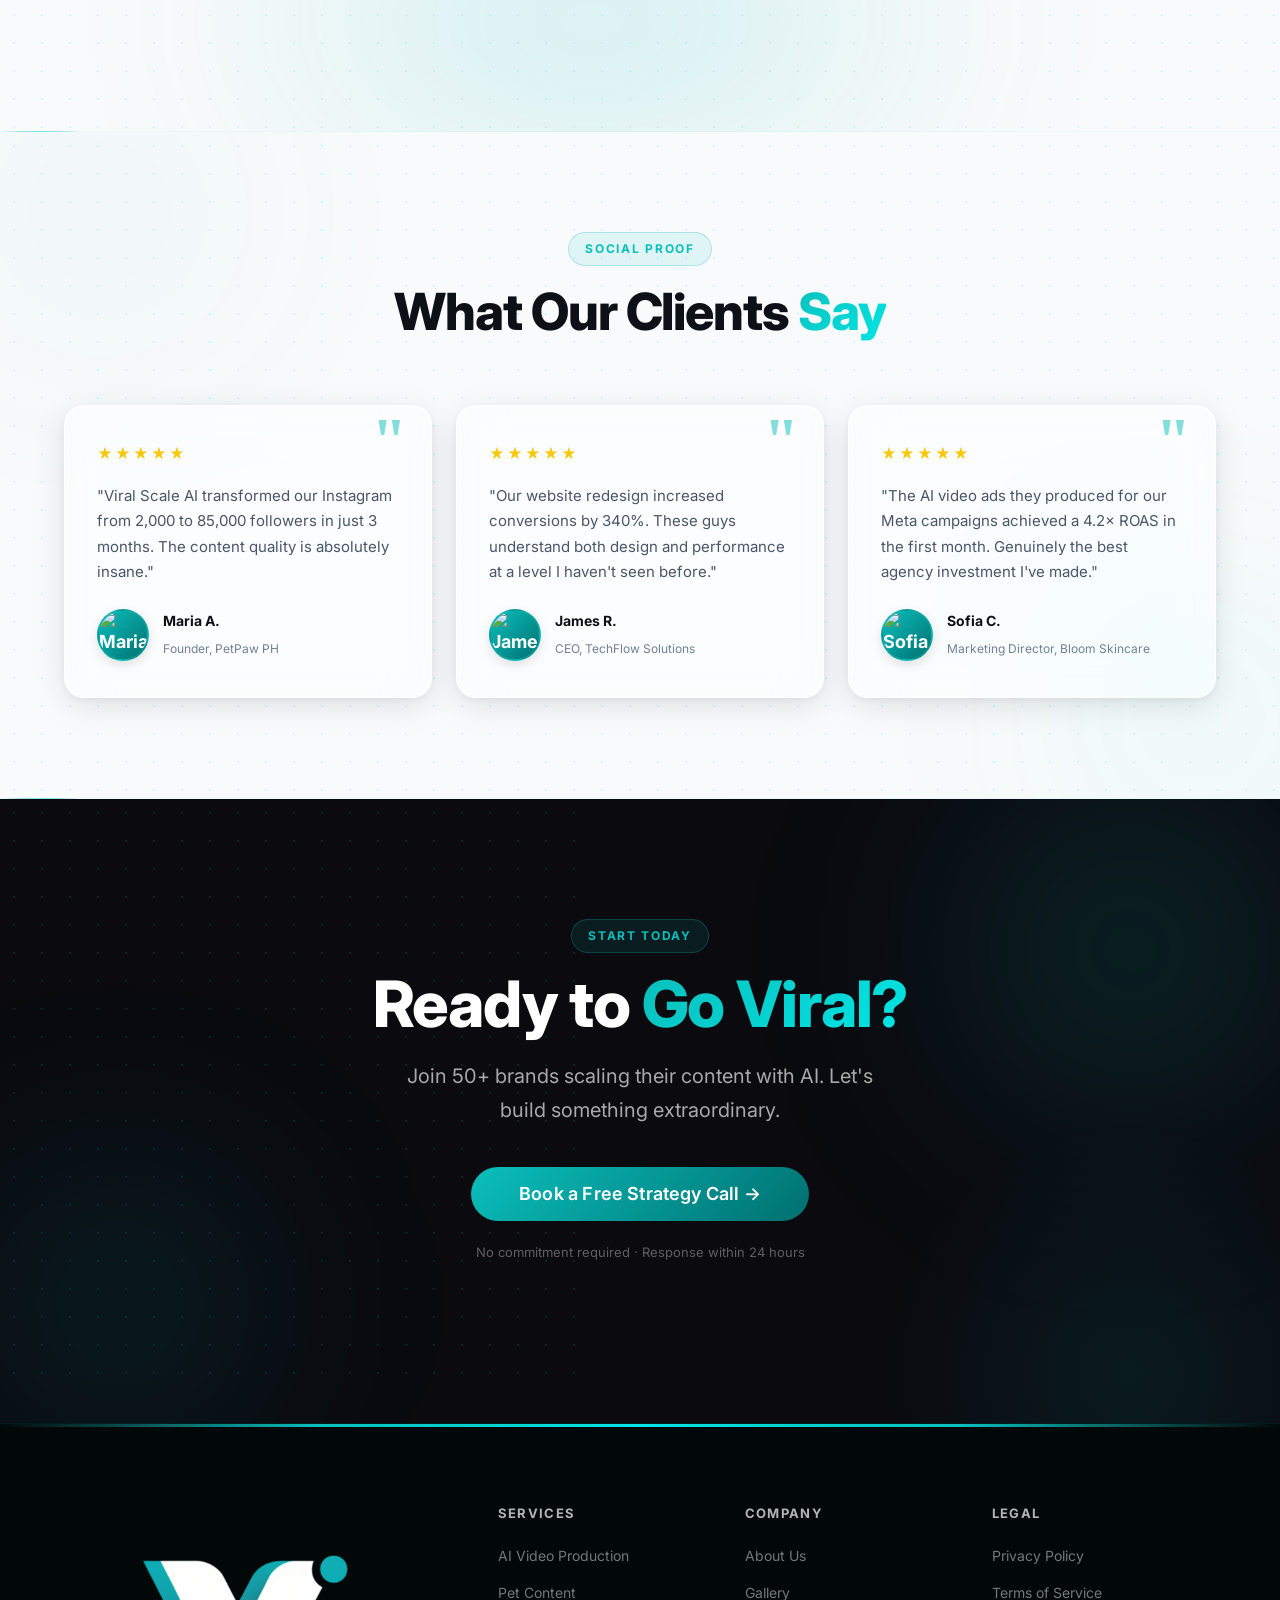
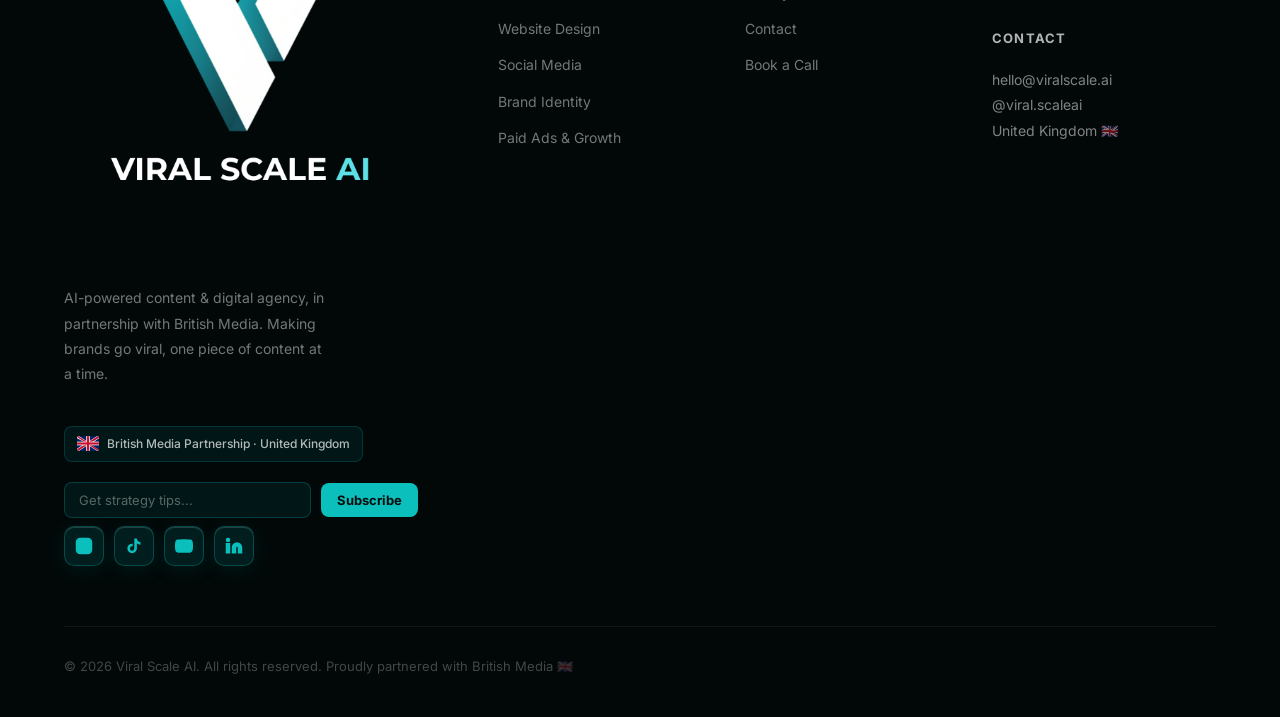
==== commit fd4164e9: "Fix service card heights to be uniform across all three marquee cards - Added !important overrides f" ====
--- a/index.html
+++ b/index.html
@@ -698,6 +698,7 @@
     .services-marquee:active { cursor: grabbing; }
     .services-track {
       display: flex;
+      align-items: flex-start;
       gap: 20px;
       width: max-content;
       will-change: transform;
@@ -705,16 +706,20 @@
     .services-track:hover { animation-play-state: paused; }
     /* ── Service cards — full-bleed media + glass body ── */
     .service-card {
-      width: 300px;
-      height: 400px;
-      flex-shrink: 0;
-      border-radius: var(--radius-lg);
-      overflow: hidden;
-      position: relative;
+      width: 300px !important;
+      height: 400px !important;
+      min-height: 400px !important;
+      max-height: 400px !important;
+      flex-shrink: 0 !important;
+      padding: 0 !important;
+      border-radius: var(--radius-lg) !important;
+      overflow: hidden !important;
+      position: relative !important;
       transition: transform 0.38s cubic-bezier(0.34,1.56,0.64,1), box-shadow 0.38s ease, border-color 0.38s ease;
-      background: #050d0d;
-      border: 1px solid rgba(255,255,255,0.14);
+      background: #050d0d !important;
+      border: 1px solid rgba(255,255,255,0.14) !important;
       box-shadow: 0 8px 32px rgba(0,0,0,0.22), 0 2px 8px rgba(0,0,0,0.12);
+      box-sizing: border-box !important;
     }
     .service-card:hover {
       transform: translateY(-10px) scale(1.035);
--- a/assets/css/main.css
+++ b/assets/css/main.css
@@ -1196,6 +1196,19 @@
   transition: transform 0.3s ease, box-shadow 0.3s ease, border-color 0.3s ease;
 }
 
+/* ── Homepage marquee service cards — override generic card styles ── */
+.services-track .service-card {
+  padding: 0 !important;
+  height: 400px !important;
+  min-height: 400px !important;
+  max-height: 400px !important;
+  width: 300px !important;
+  box-sizing: border-box !important;
+  background: #050d0d !important;
+  backdrop-filter: none !important;
+  -webkit-backdrop-filter: none !important;
+}
+
 .service-card::before {
   content: '';
   position: absolute;
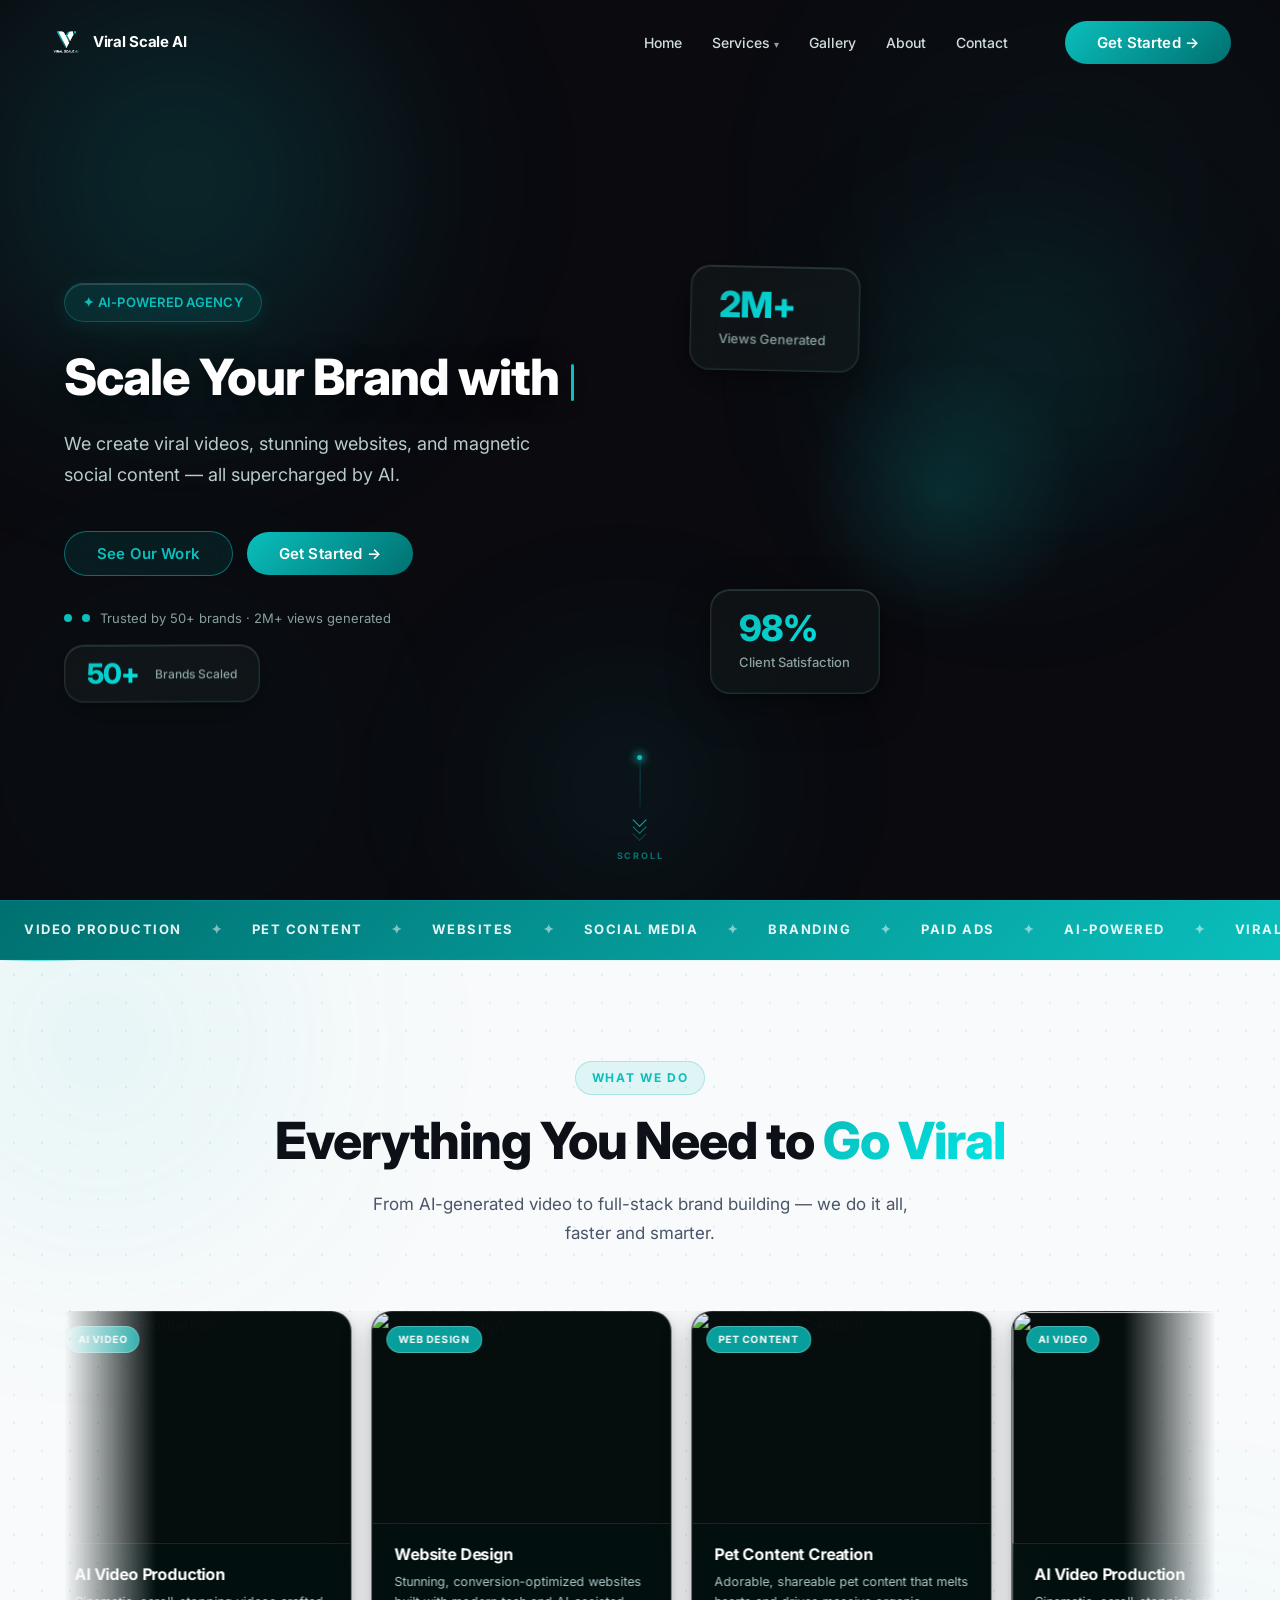
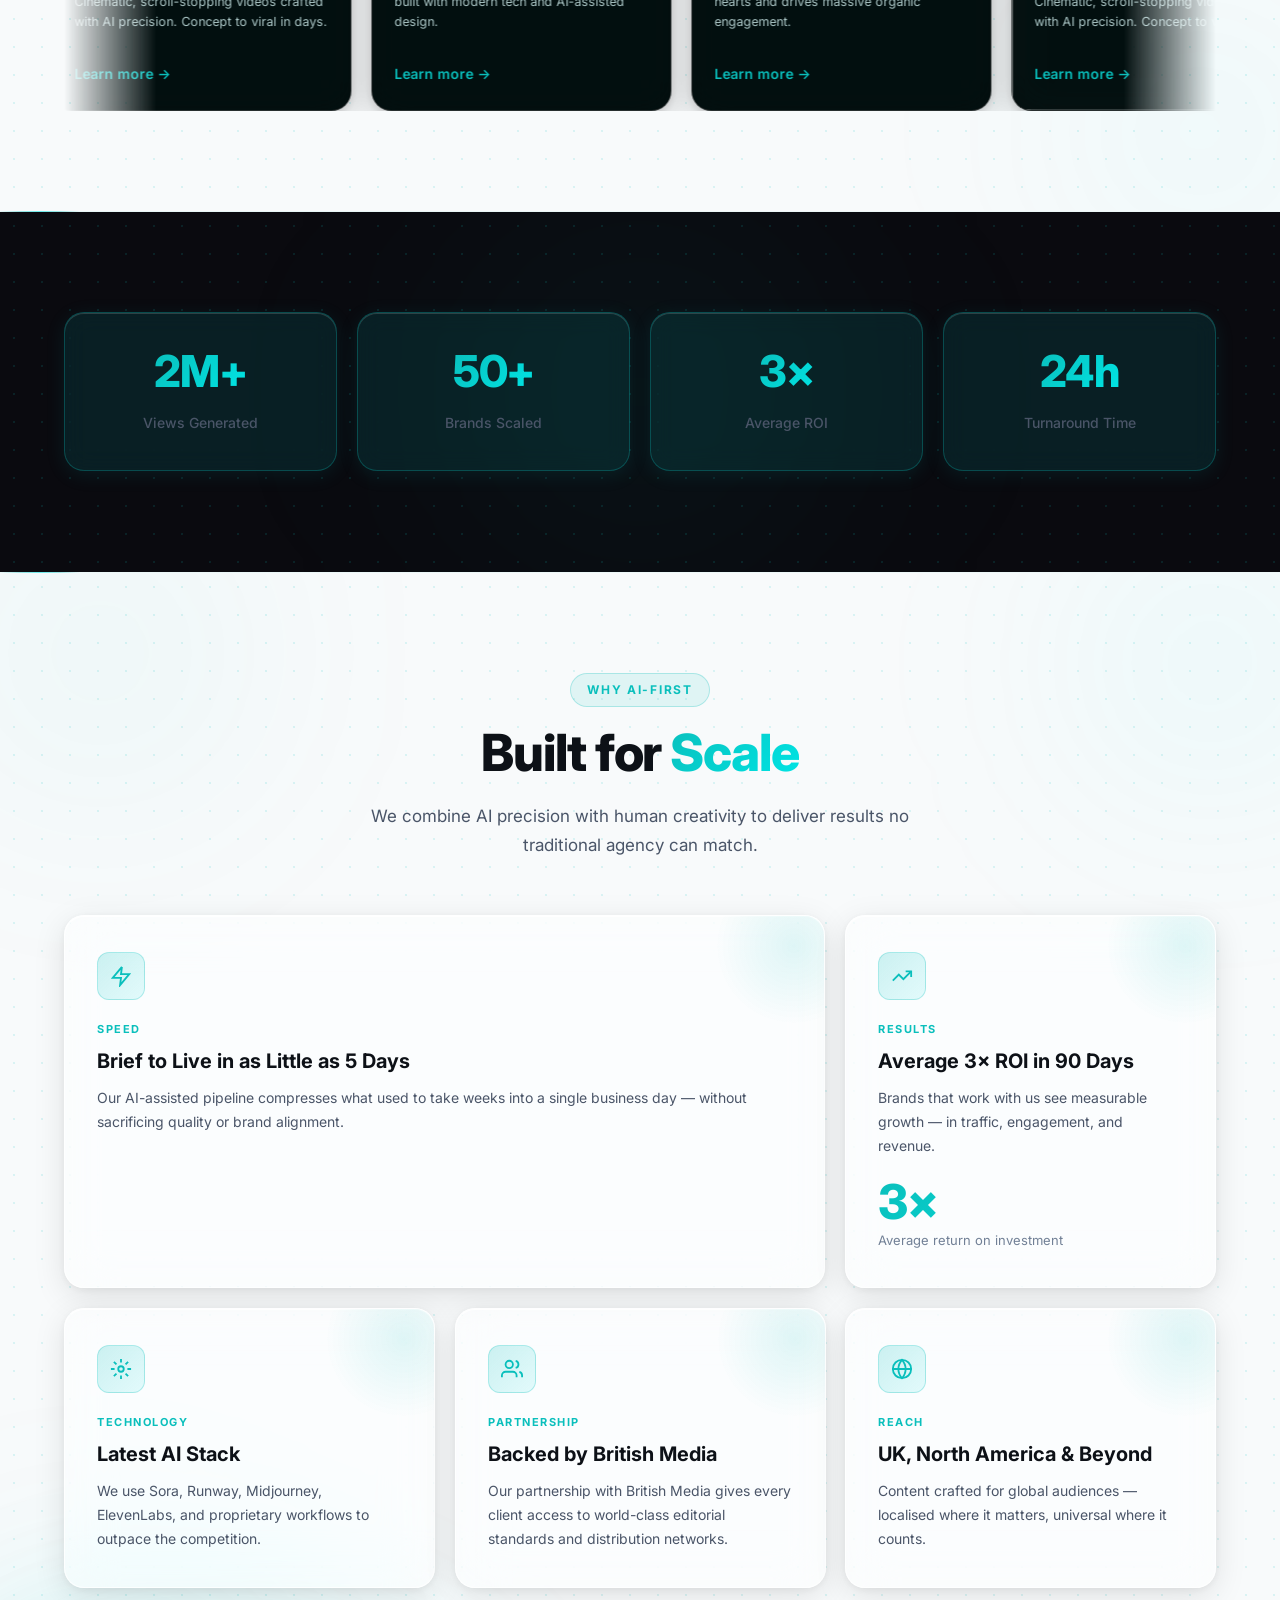
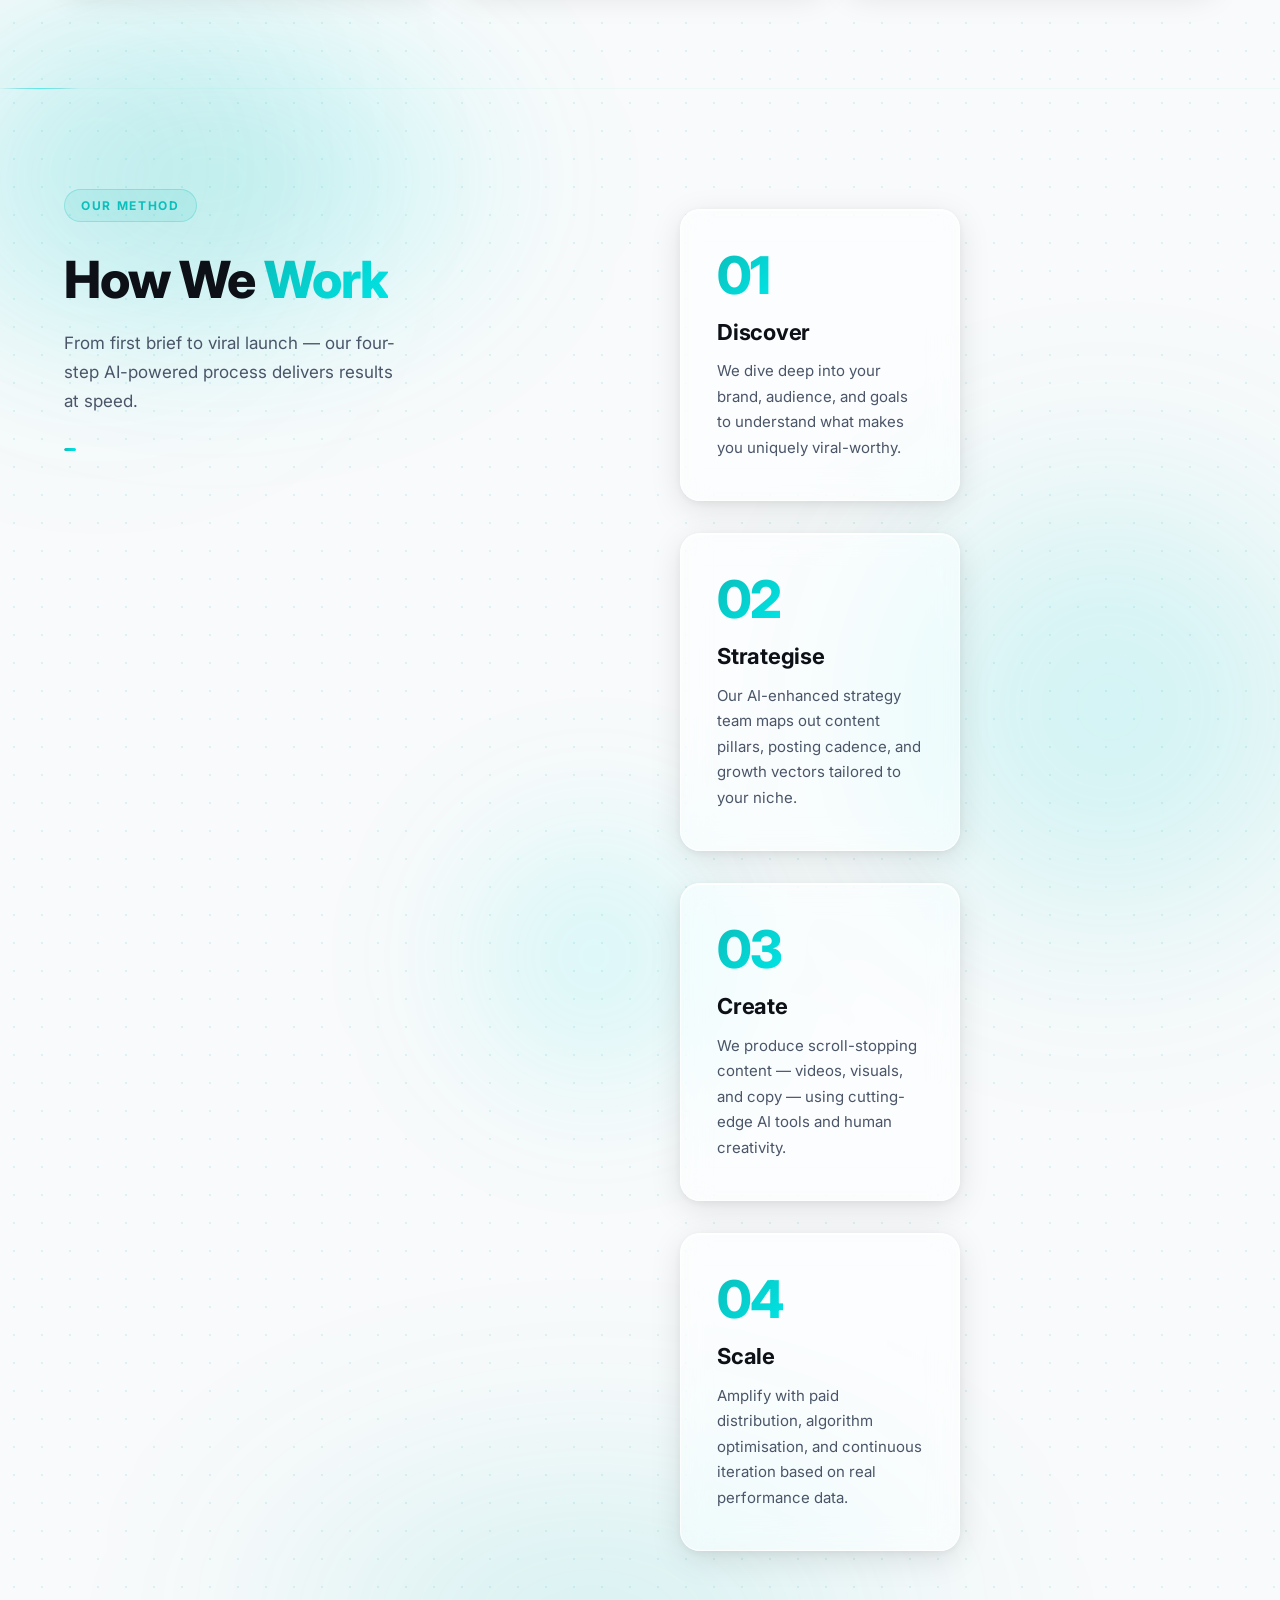
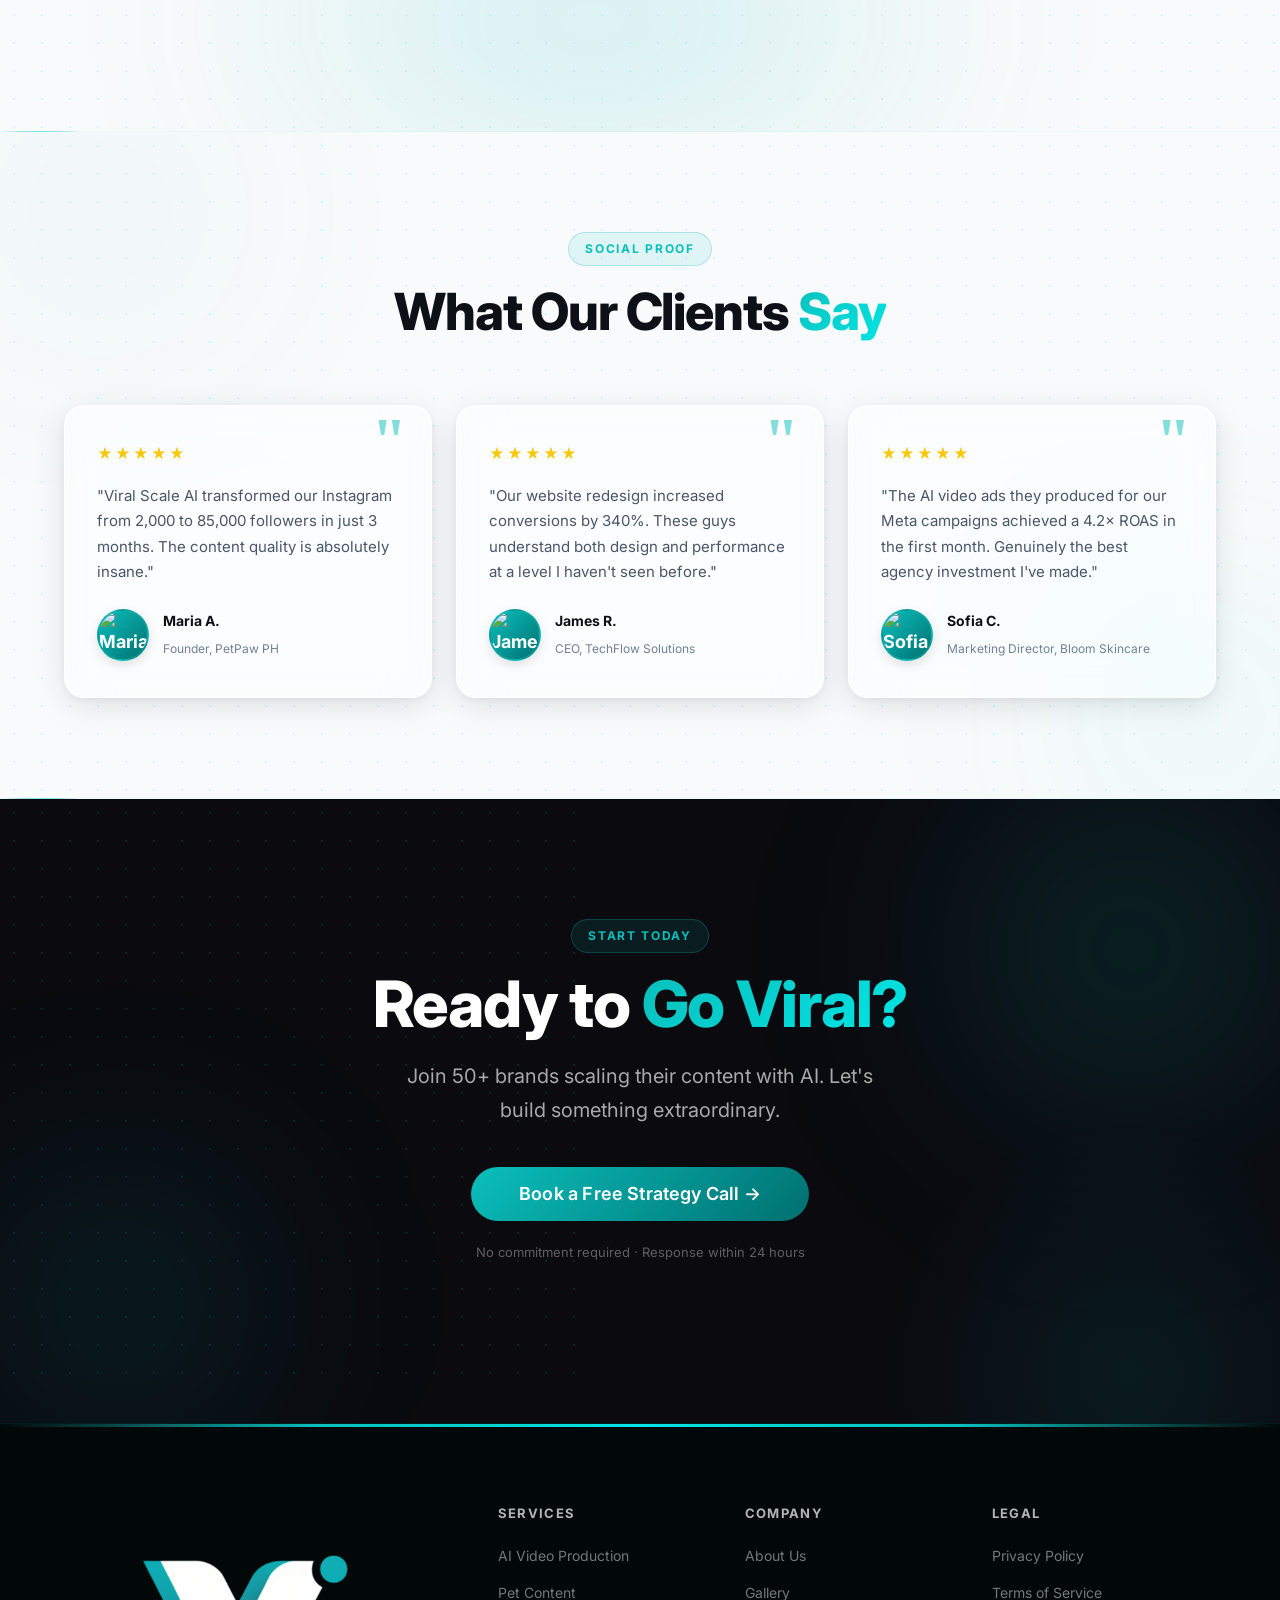
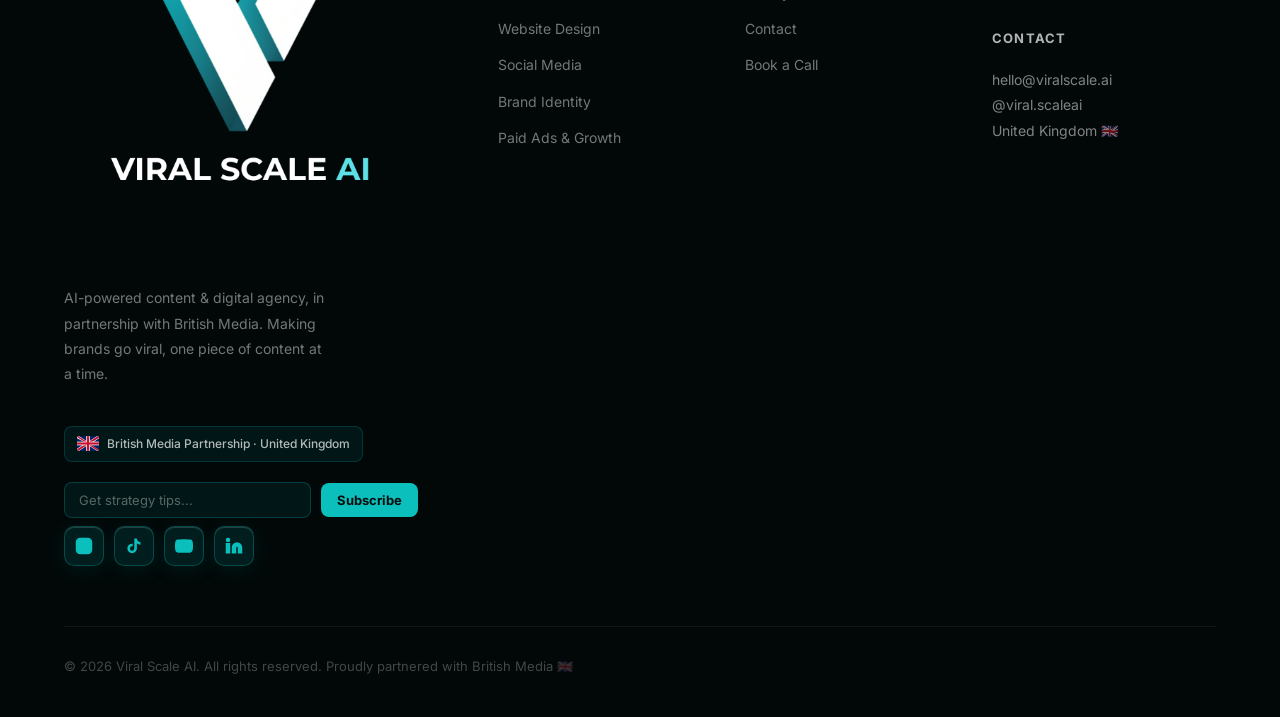
==== commit ed871a12: "Restore floating animation on hero stat cards Removed transform: none !important from .stat-card-2 w" ====
--- a/index.html
+++ b/index.html
@@ -588,7 +588,6 @@
     .stat-card-2 {
       position: relative !important;
       top: auto !important; right: auto !important; bottom: auto !important; left: auto !important;
-      transform: none !important;
       display: inline-flex;
       align-items: center;
       gap: 16px;
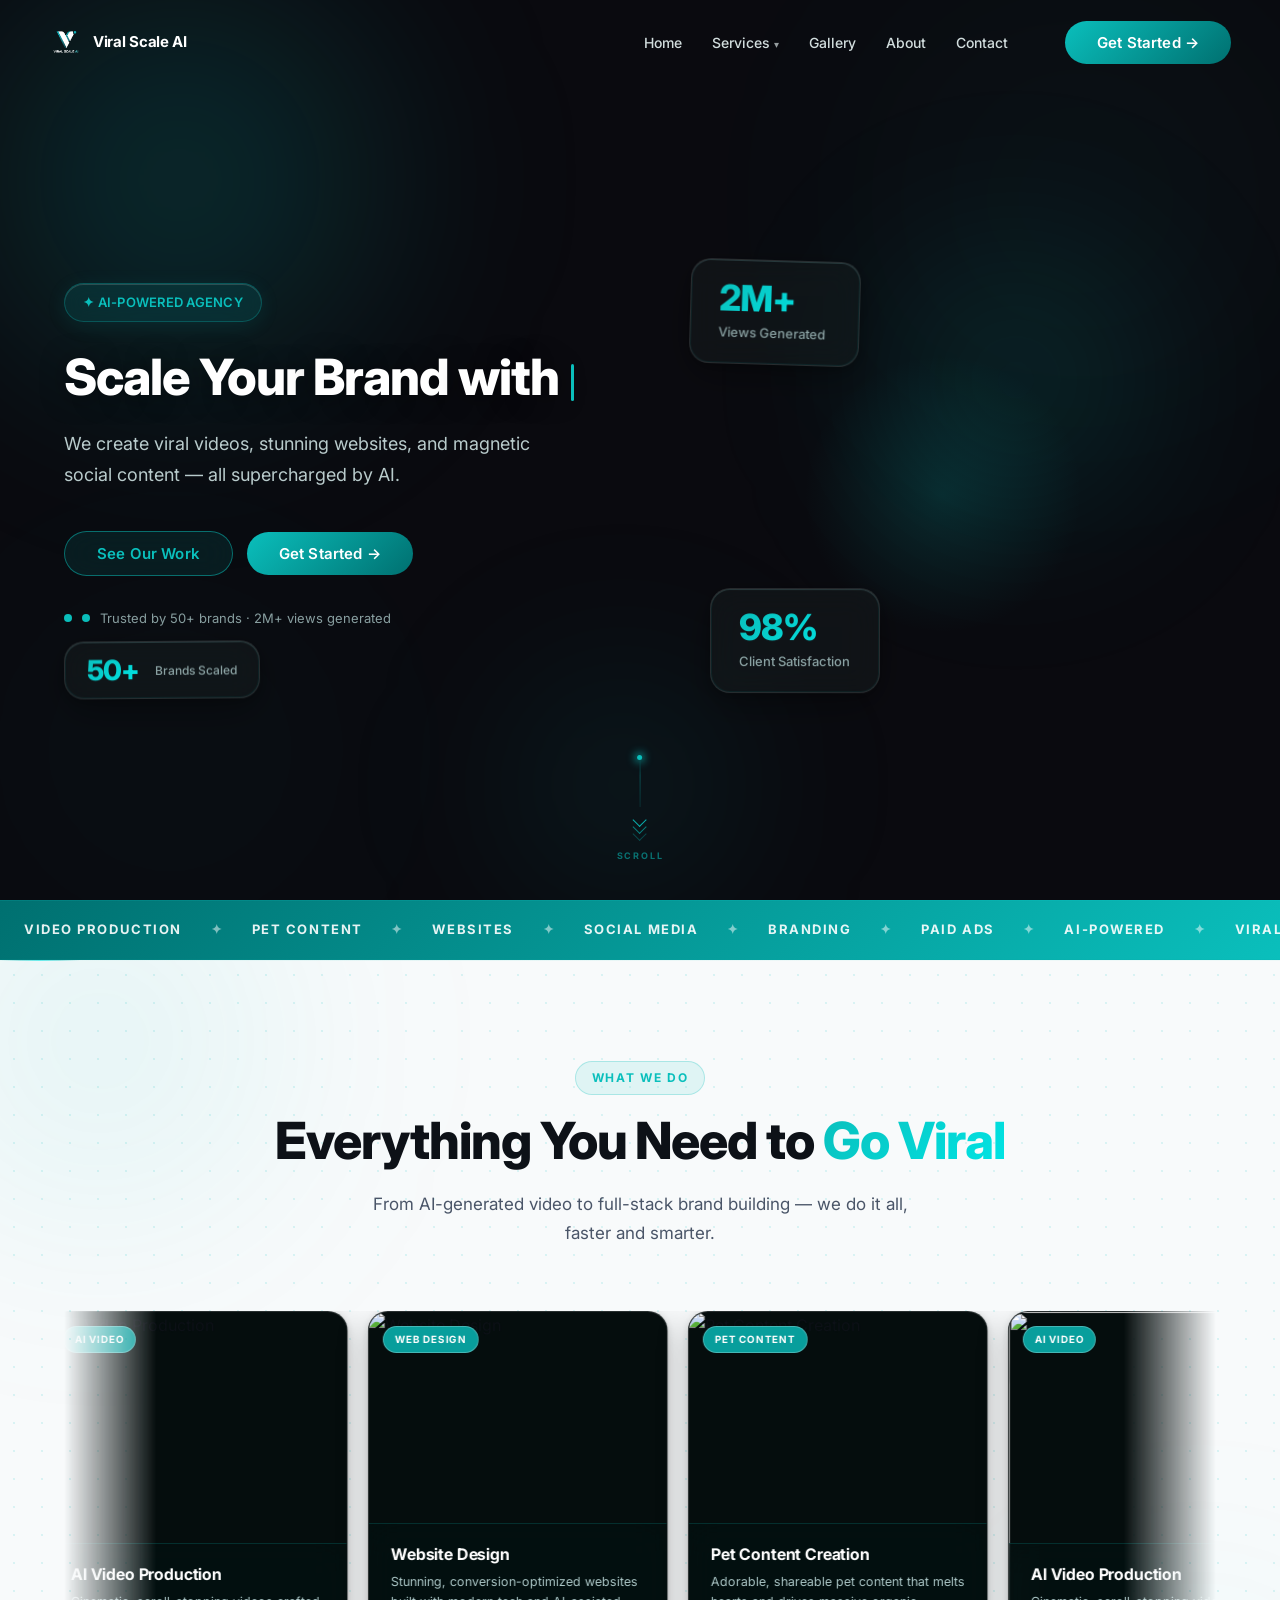
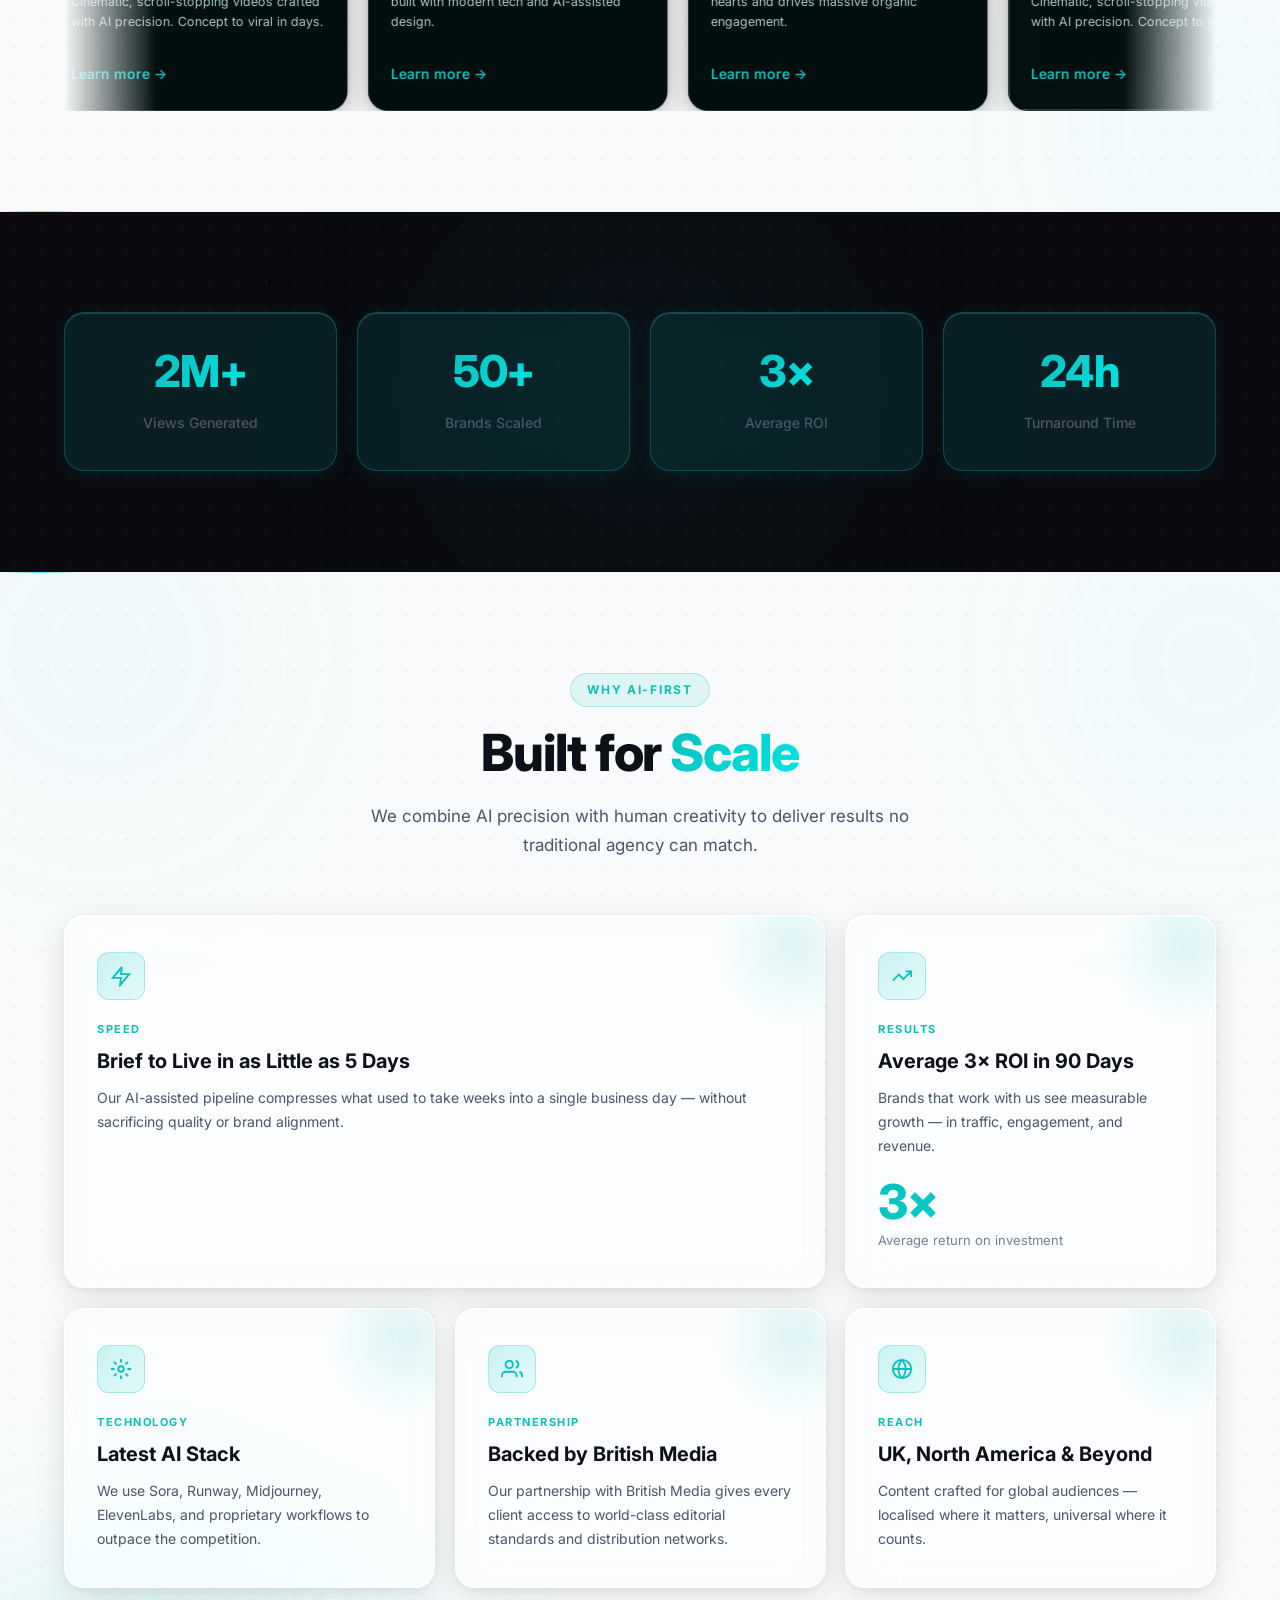
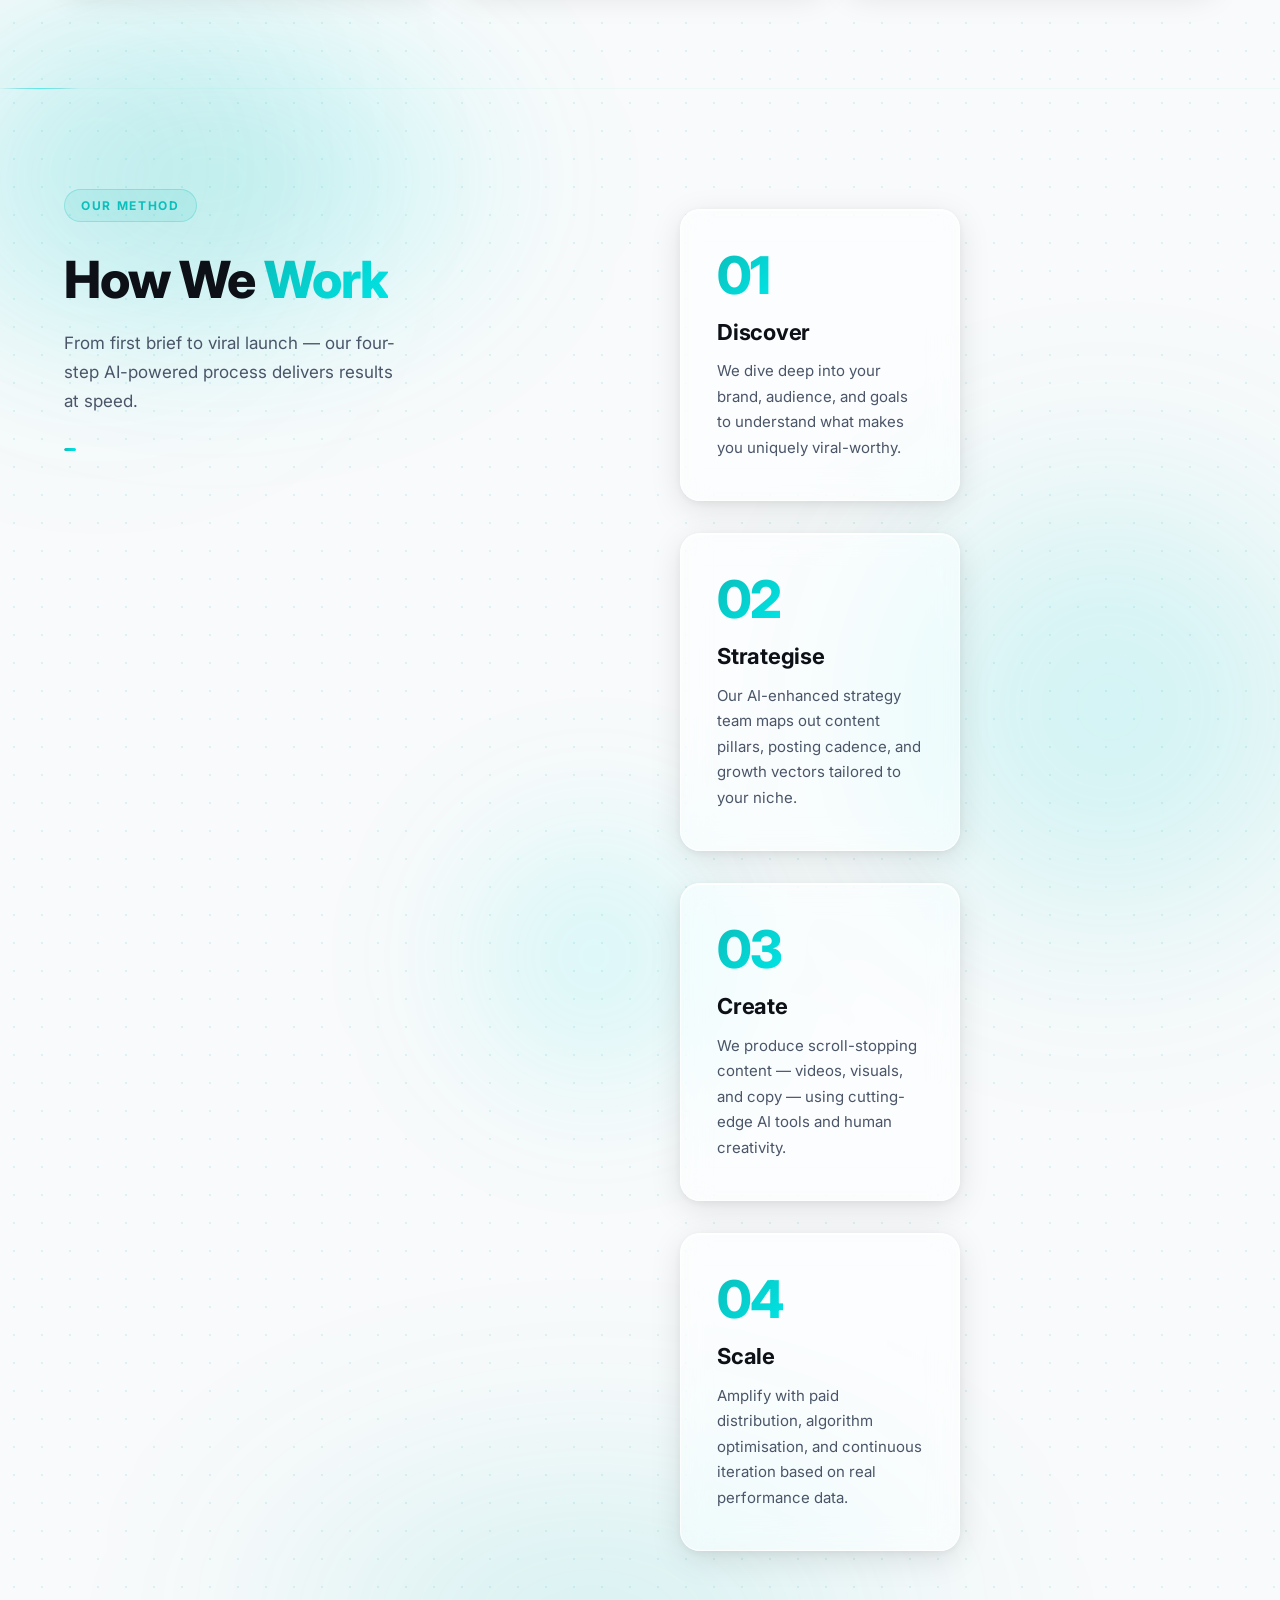
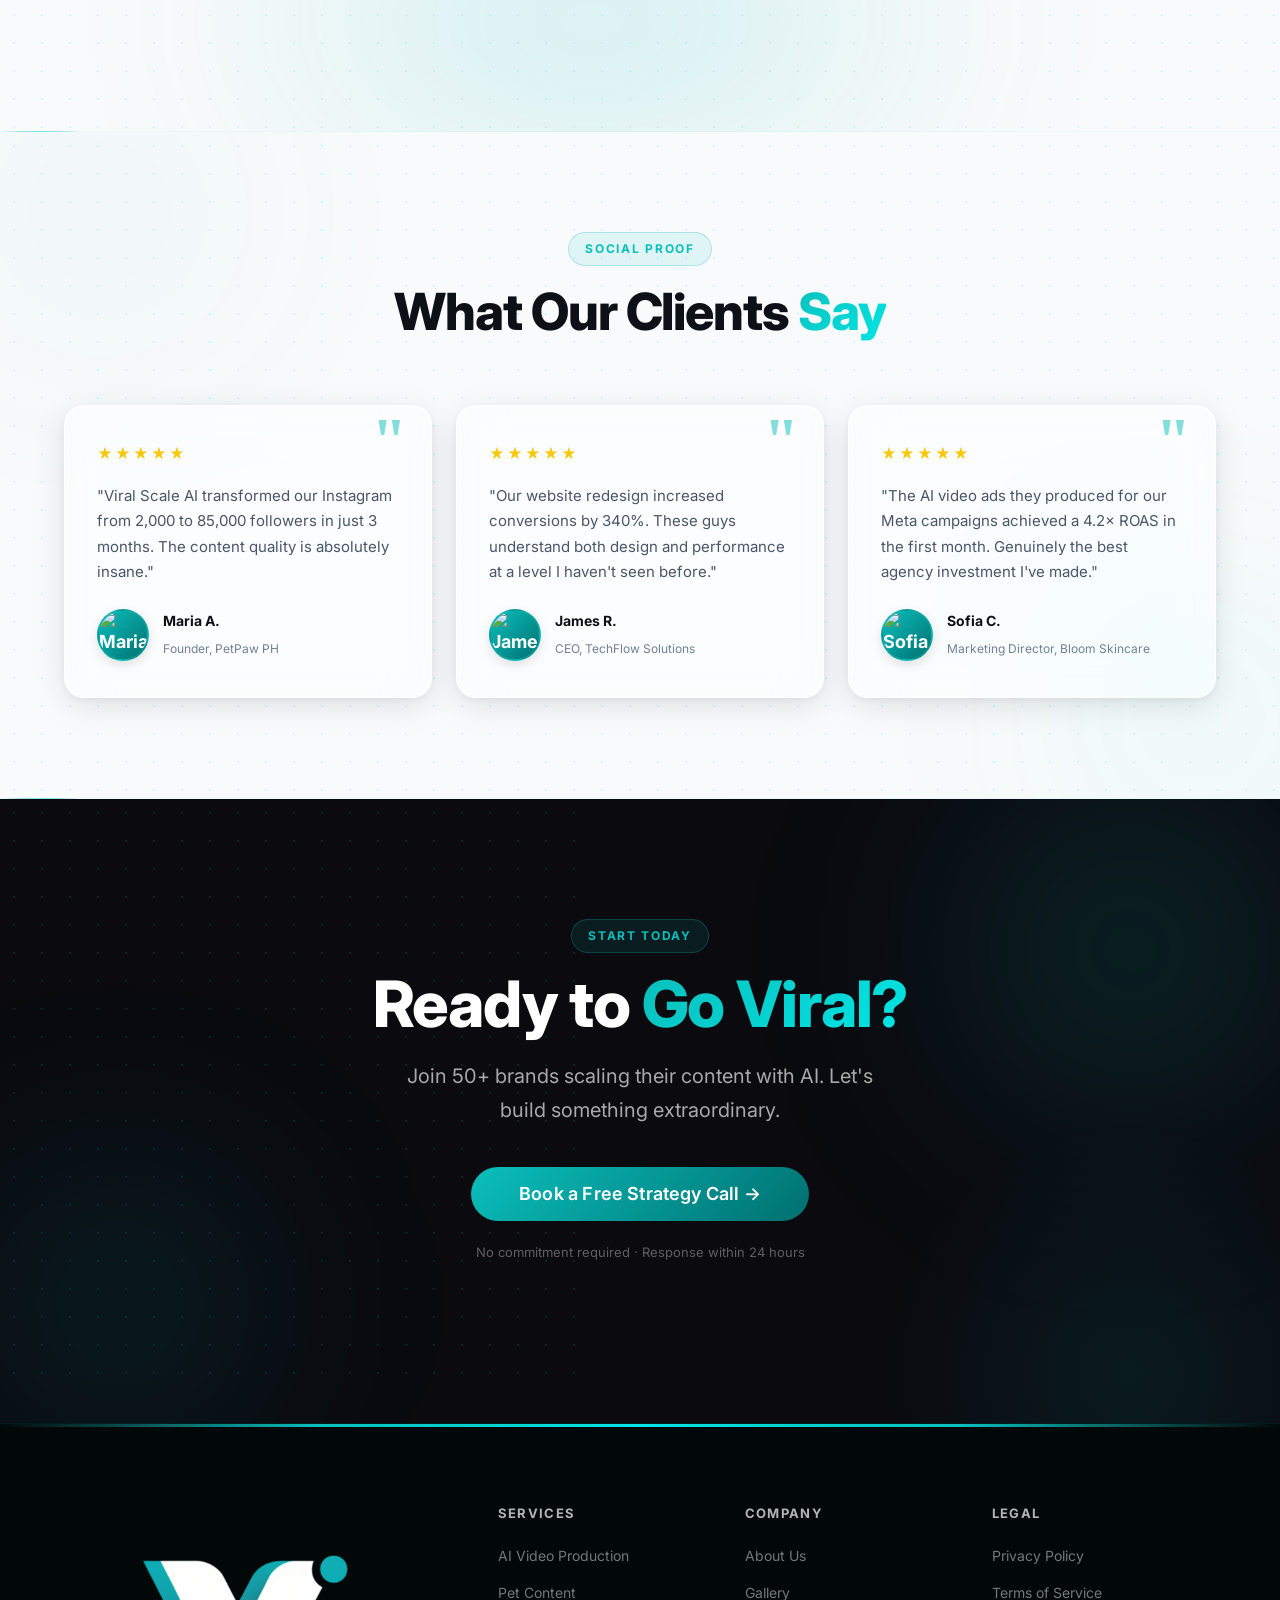
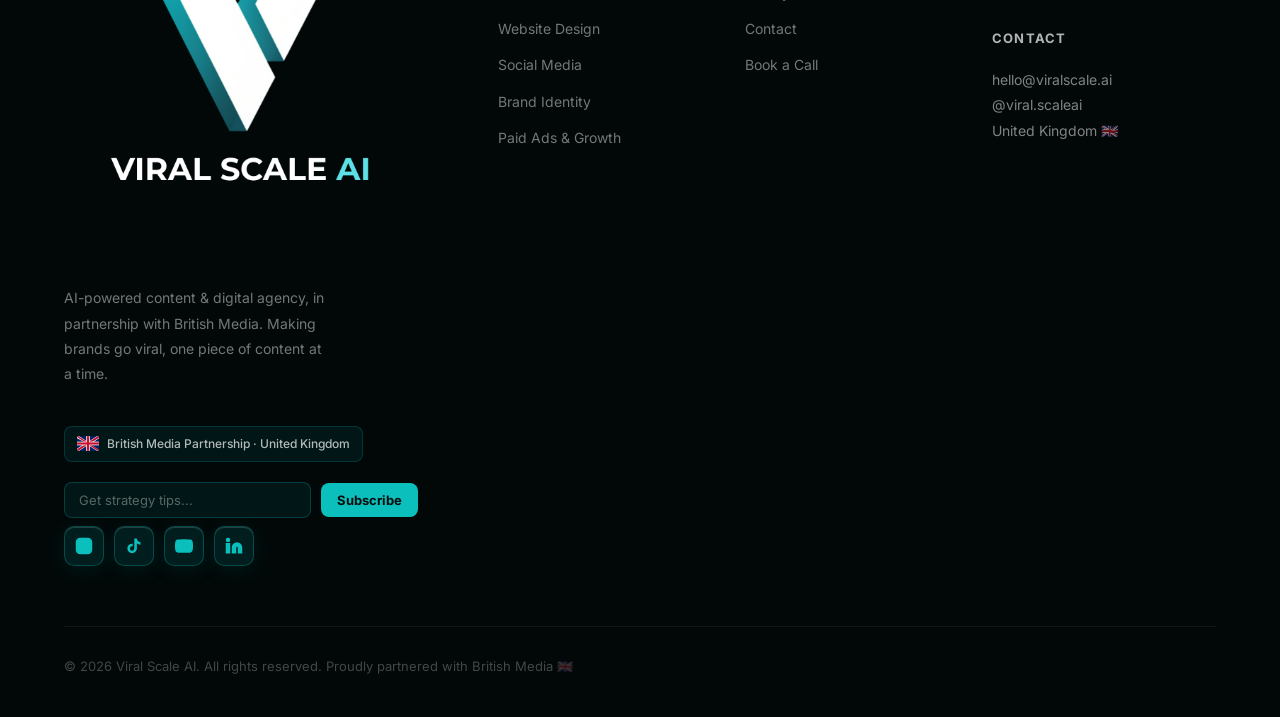
==== commit 9787a944: "Fix floating stat cards hidden behind hero video overlay hero-right and stat-card lacked z-index, so" ====
--- a/index.html
+++ b/index.html
@@ -466,6 +466,7 @@
     /* Text stays above the girl; stat cards stay below */
     .hero-content { position: relative; z-index: 5; }
     .hero-content { padding-right: 20px; }
+    .hero-right { position: relative; z-index: 5; }
     .hero-badge {
       display: inline-flex;
       align-items: center;
@@ -572,6 +573,7 @@
       border-radius: var(--radius-lg);
       padding: 20px 28px;
       min-width: 170px;
+      z-index: 6;
       /* Dark grey glass — overrides .glass white */
       background: rgba(22, 28, 28, 0.48) !important;
       backdrop-filter: blur(16px) saturate(1.4) brightness(1.05) !important;
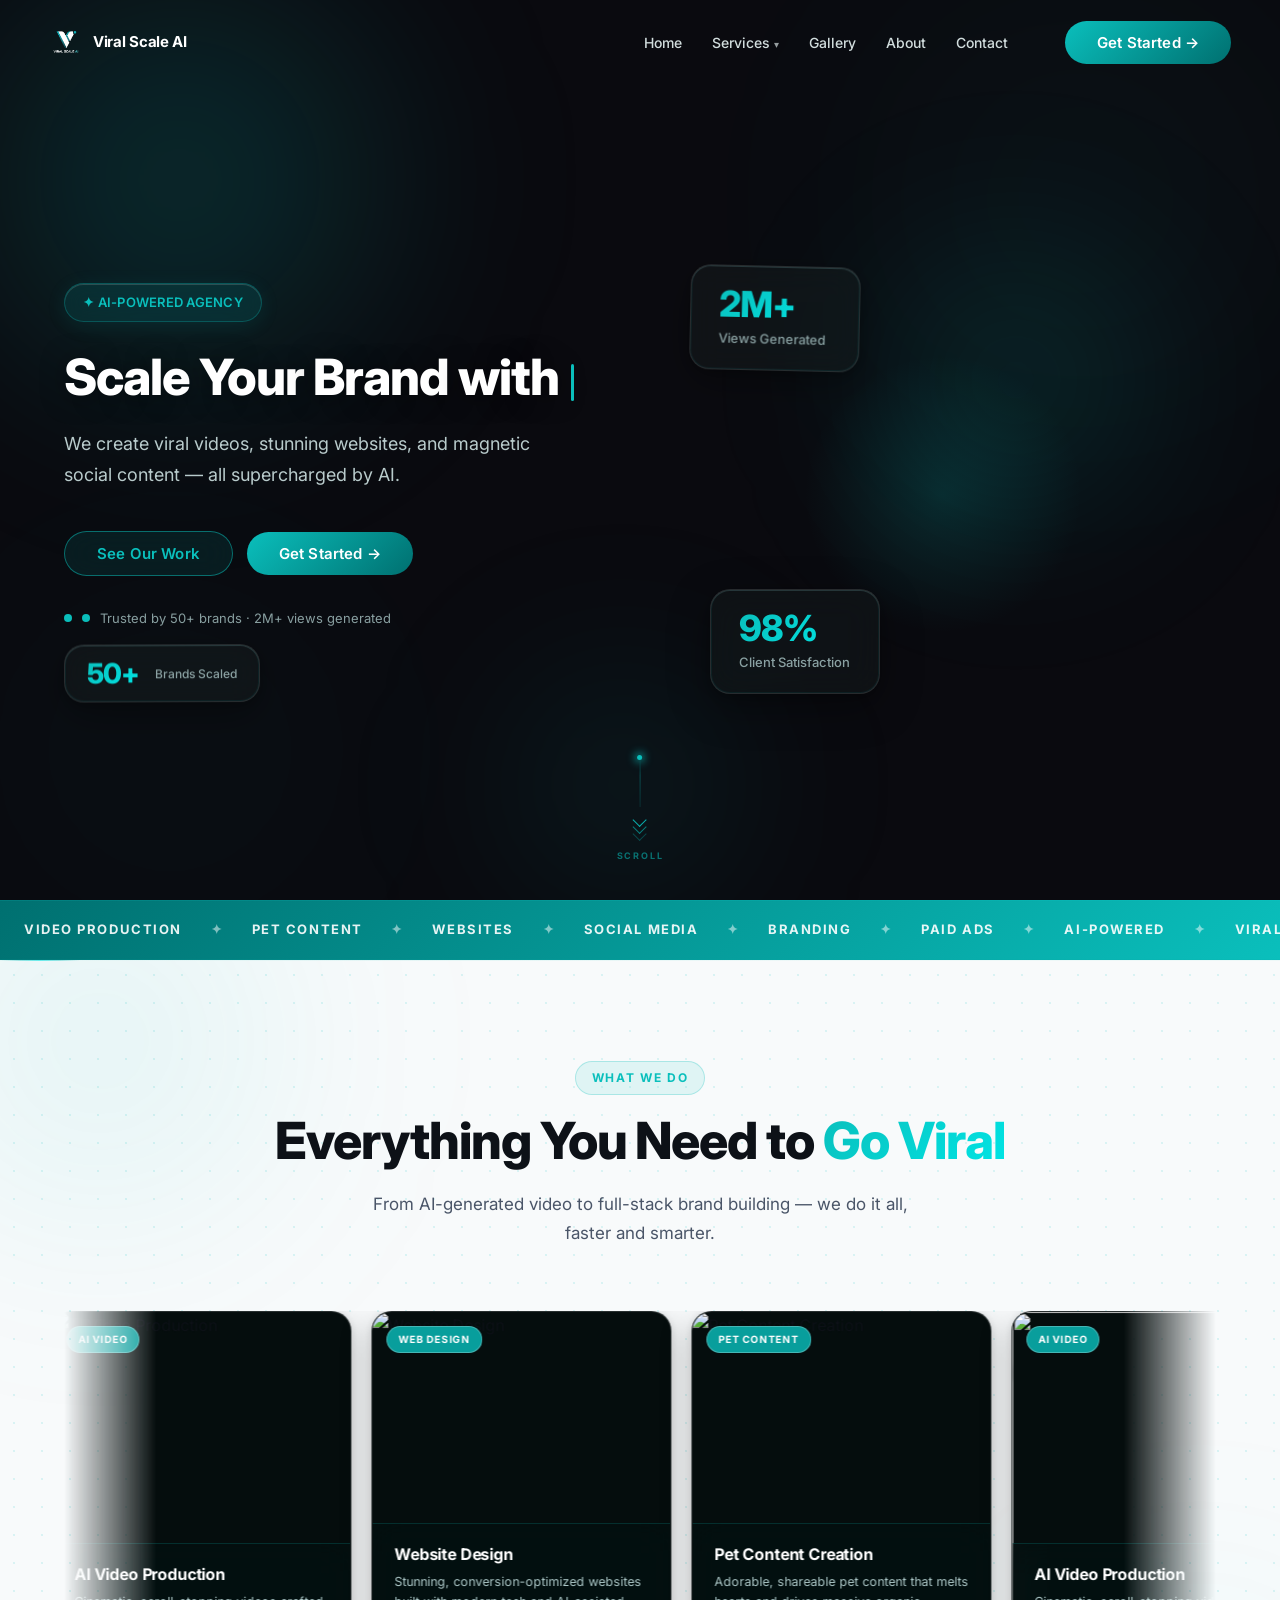
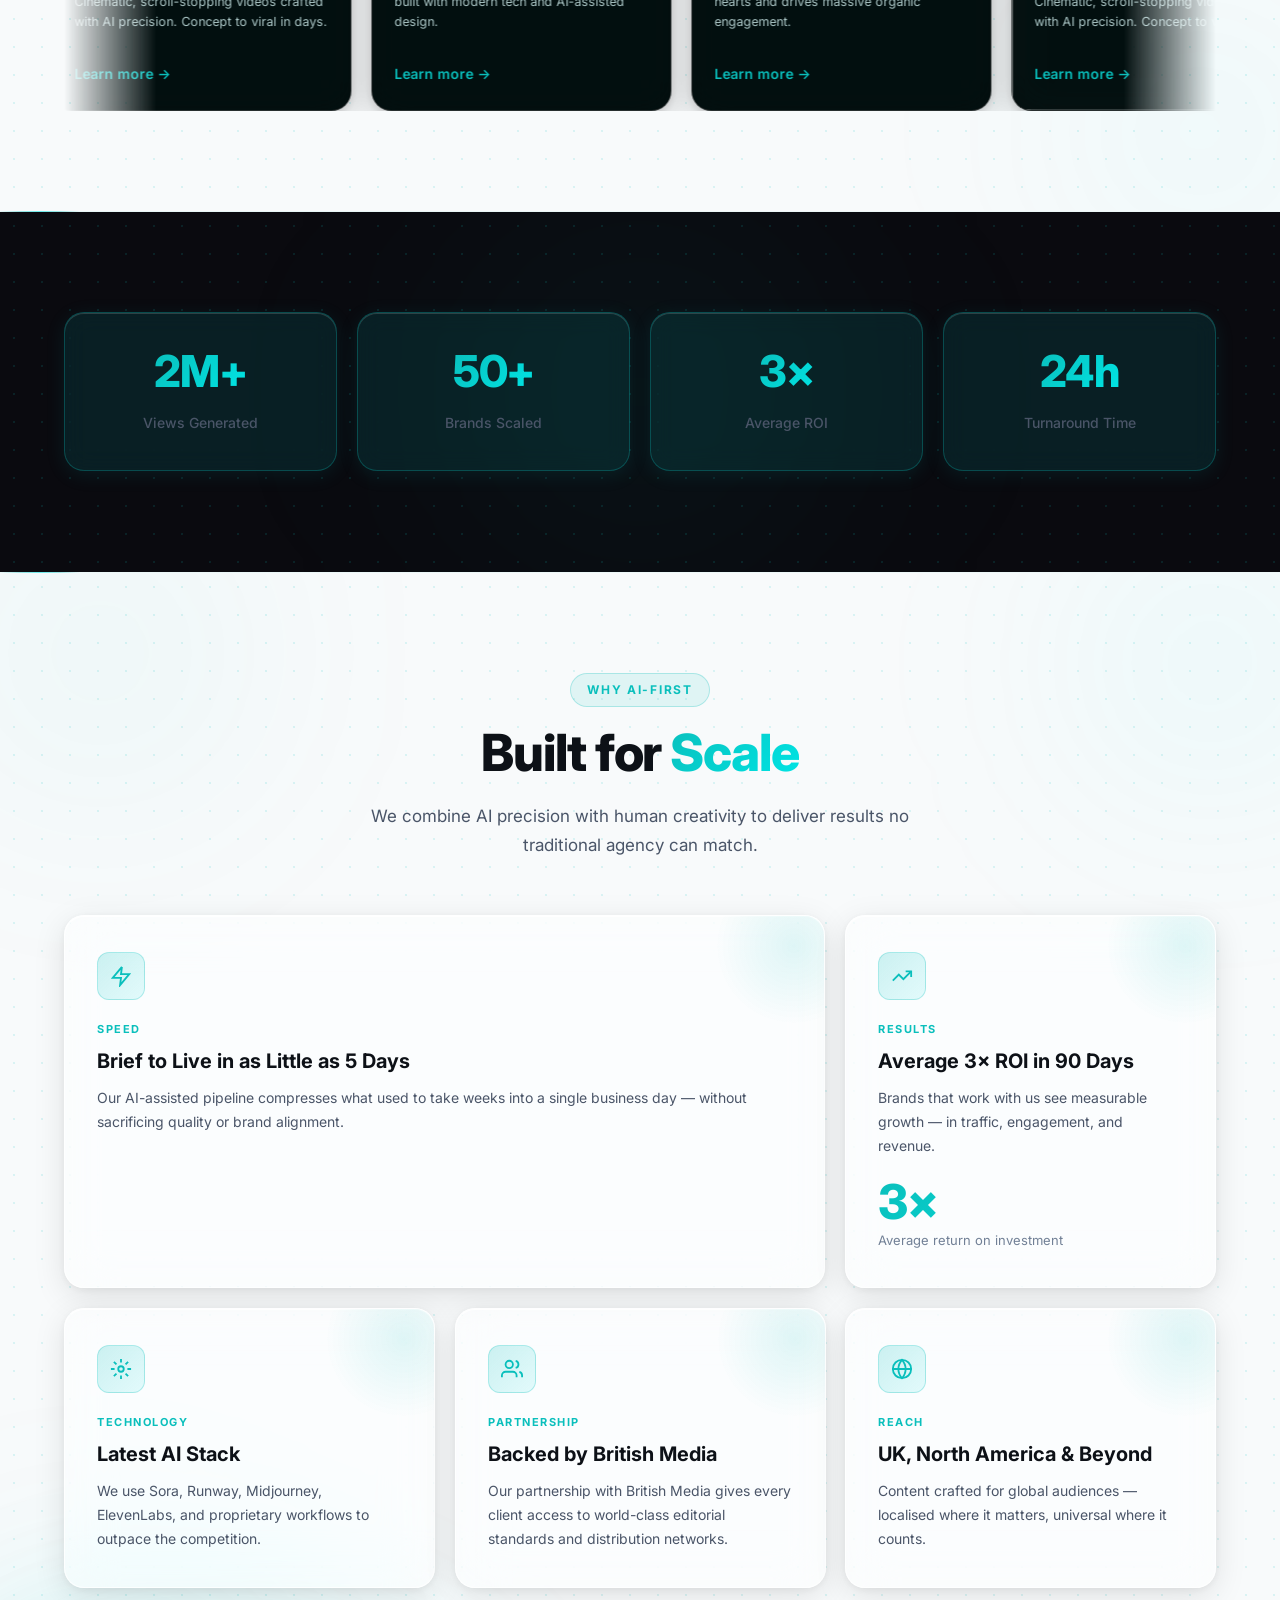
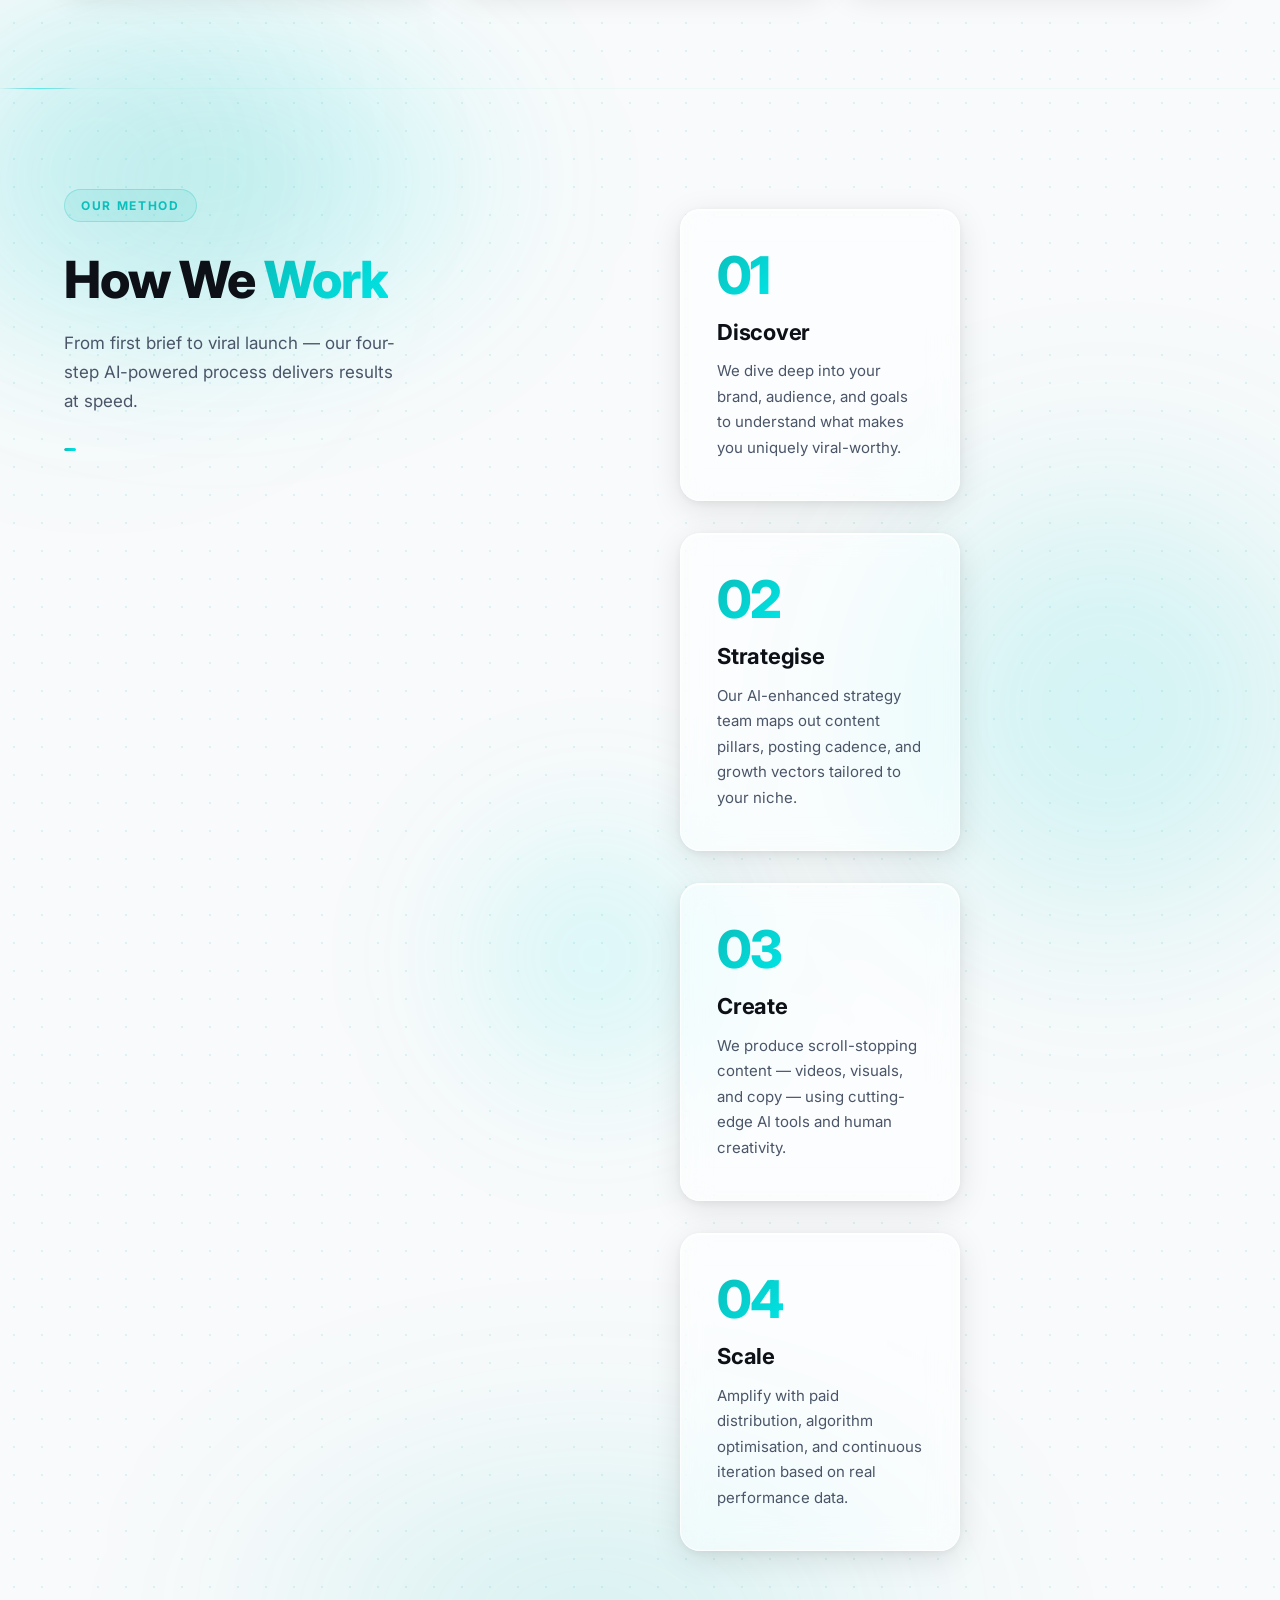
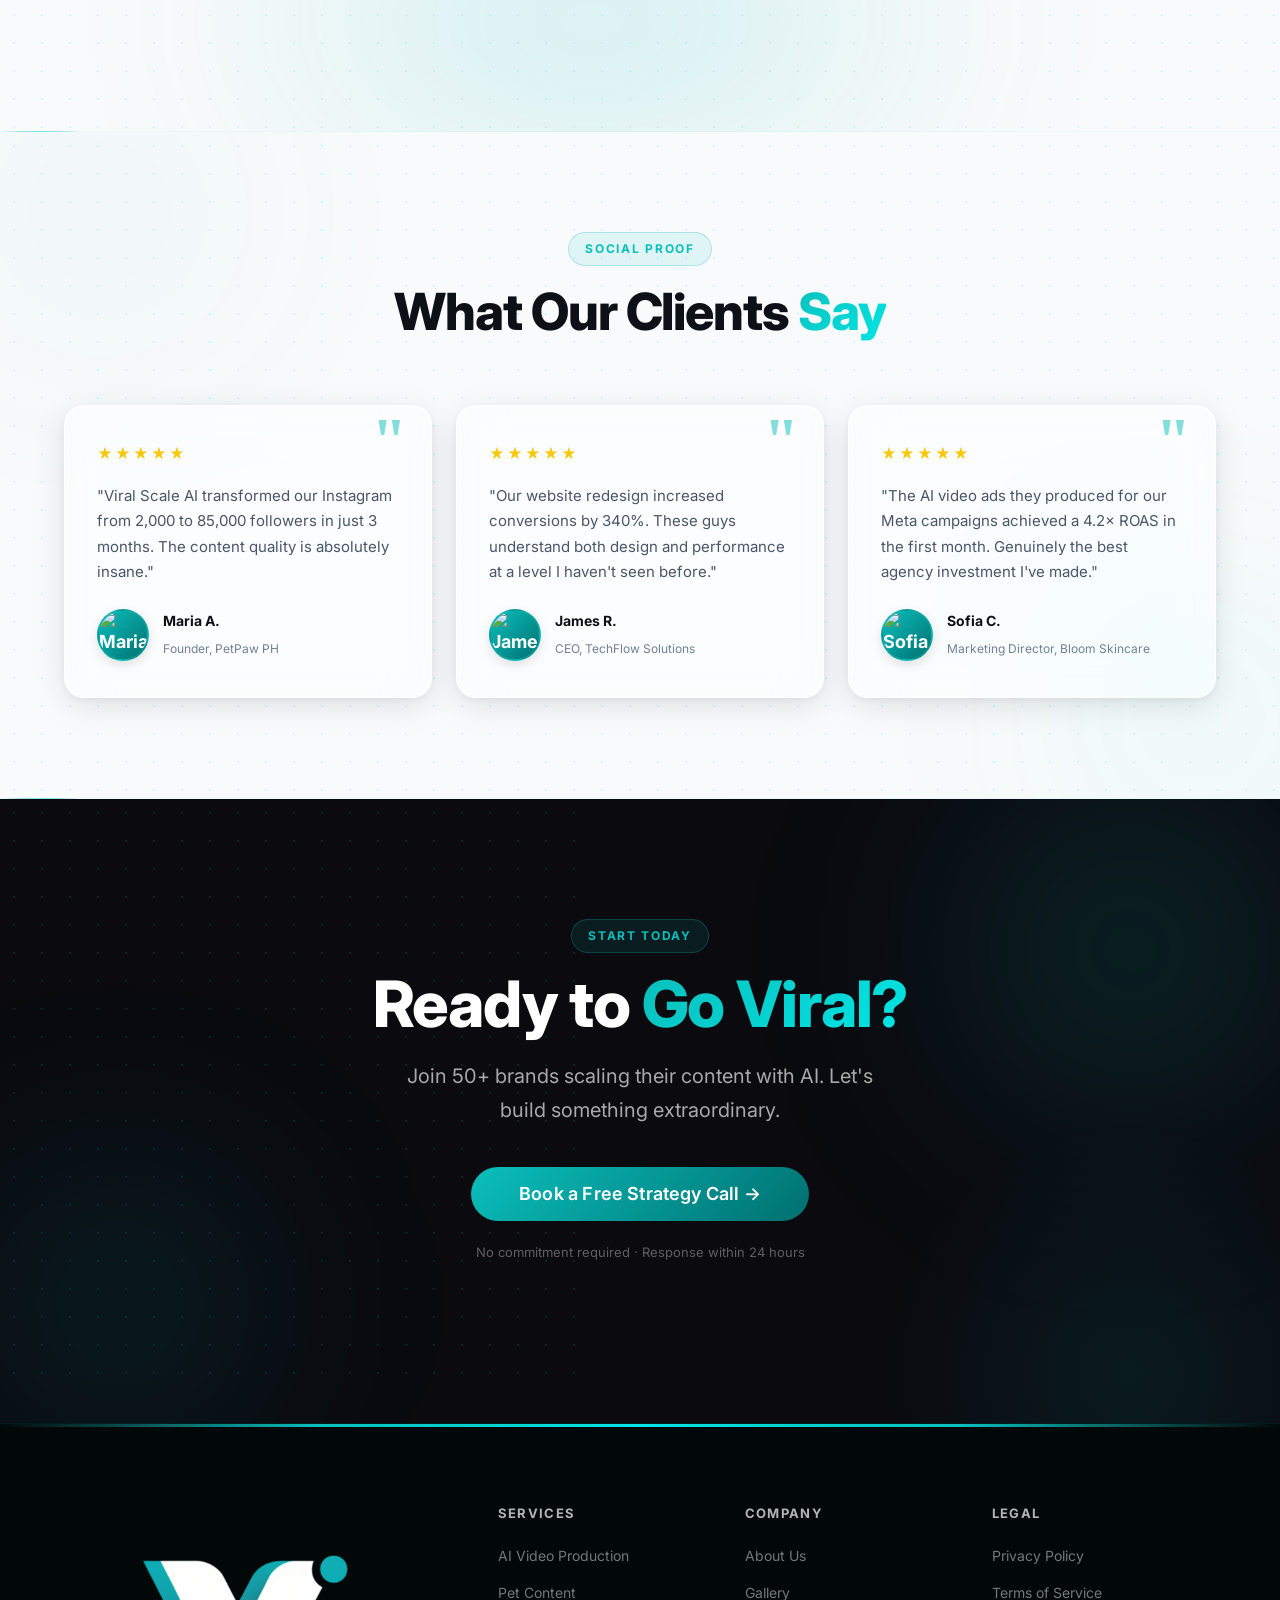
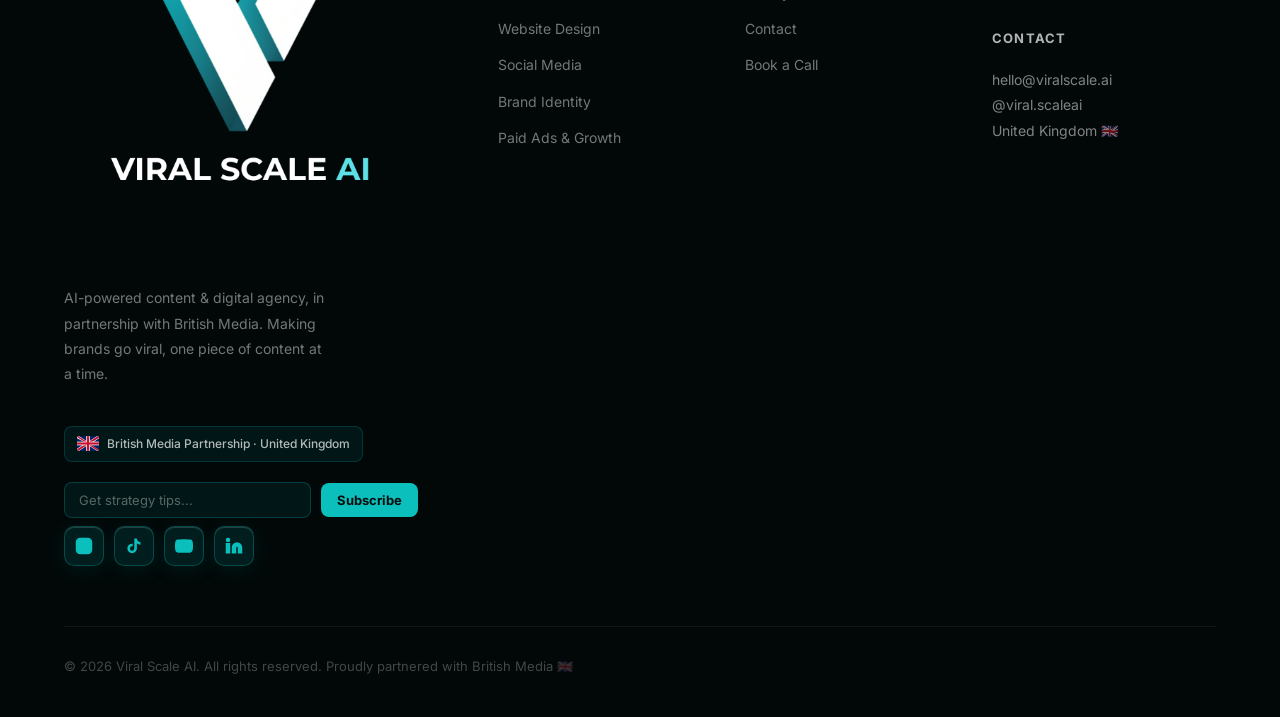
==== commit b7196c3a: "Full audit fixes: dead code, broken links, duplicate CSS - Removed disabled tilt3d.js script tag fro" ====
--- a/index.html
+++ b/index.html
@@ -1871,13 +1871,13 @@
             <a href="https://instagram.com/viral.scaleai" class="footer-social-icon glass-teal" target="_blank" rel="noopener" aria-label="Instagram">
               <svg width="18" height="18" viewBox="0 0 24 24" fill="none" stroke="#0ABFBC" stroke-width="2"><rect x="2" y="2" width="20" height="20" rx="5" ry="5"></rect><path d="M16 11.37A4 4 0 1 1 12.63 8 4 4 0 0 1 16 11.37z"></path><line x1="17.5" y1="6.5" x2="17.51" y2="6.5"></line></svg>
             </a>
-            <a href="#" class="footer-social-icon glass-teal" target="_blank" rel="noopener" aria-label="TikTok">
+            <a href="https://www.tiktok.com/@viralscaleai" class="footer-social-icon glass-teal" target="_blank" rel="noopener" aria-label="TikTok">
               <svg width="18" height="18" viewBox="0 0 24 24" fill="#0ABFBC"><path d="M19.59 6.69a4.83 4.83 0 0 1-3.77-4.25V2h-3.45v13.67a2.89 2.89 0 0 1-2.88 2.5 2.89 2.89 0 0 1-2.89-2.89 2.89 2.89 0 0 1 2.89-2.89c.28 0 .54.04.79.1V9.01a6.27 6.27 0 0 0-.79-.05 6.34 6.34 0 0 0-6.34 6.34 6.34 6.34 0 0 0 6.34 6.34 6.34 6.34 0 0 0 6.33-6.34V8.69a8.18 8.18 0 0 0 4.77 1.52V6.78a4.85 4.85 0 0 1-1-.09z"/></svg>
             </a>
-            <a href="#" class="footer-social-icon glass-teal" target="_blank" rel="noopener" aria-label="YouTube">
+            <a href="https://www.youtube.com/@viralscaleai" class="footer-social-icon glass-teal" target="_blank" rel="noopener" aria-label="YouTube">
               <svg width="18" height="18" viewBox="0 0 24 24" fill="none" stroke="#0ABFBC" stroke-width="2"><path d="M22.54 6.42a2.78 2.78 0 0 0-1.95-1.97C18.88 4 12 4 12 4s-6.88 0-8.59.46A2.78 2.78 0 0 0 1.46 6.42 29 29 0 0 0 1 12a29 29 0 0 0 .46 5.58 2.78 2.78 0 0 0 1.95 1.97C5.12 20 12 20 12 20s6.88 0 8.59-.46a2.78 2.78 0 0 0 1.95-1.97A29 29 0 0 0 23 12a29 29 0 0 0-.46-5.58z"></path><polygon points="9.75 15.02 15.5 12 9.75 8.98 9.75 15.02"></polygon></svg>
             </a>
-            <a href="#" class="footer-social-icon glass-teal" target="_blank" rel="noopener" aria-label="LinkedIn">
+            <a href="https://www.linkedin.com/company/viralscaleai" class="footer-social-icon glass-teal" target="_blank" rel="noopener" aria-label="LinkedIn">
               <svg width="18" height="18" viewBox="0 0 24 24" fill="none" stroke="#0ABFBC" stroke-width="2"><path d="M16 8a6 6 0 0 1 6 6v7h-4v-7a2 2 0 0 0-2-2 2 2 0 0 0-2 2v7h-4v-7a6 6 0 0 1 6-6z"></path><rect x="2" y="9" width="4" height="12"></rect><circle cx="4" cy="4" r="2"></circle></svg>
             </a>
           </div>
@@ -2300,6 +2300,5 @@
       });
     })();
   </script>
-  <script src="assets/js/tilt3d.js"></script>
 </body>
 </html>
--- a/assets/css/main.css
+++ b/assets/css/main.css
@@ -3054,10 +3054,6 @@
 /* ─────────────────────────────────────────
    35. CARD HOVER STATES
 ───────────────────────────────────────── */
-.glass {
-  transition: box-shadow var(--transition), transform var(--transition);
-}
-
 .card-hover:hover {
   transform: translateY(-8px);
   box-shadow:
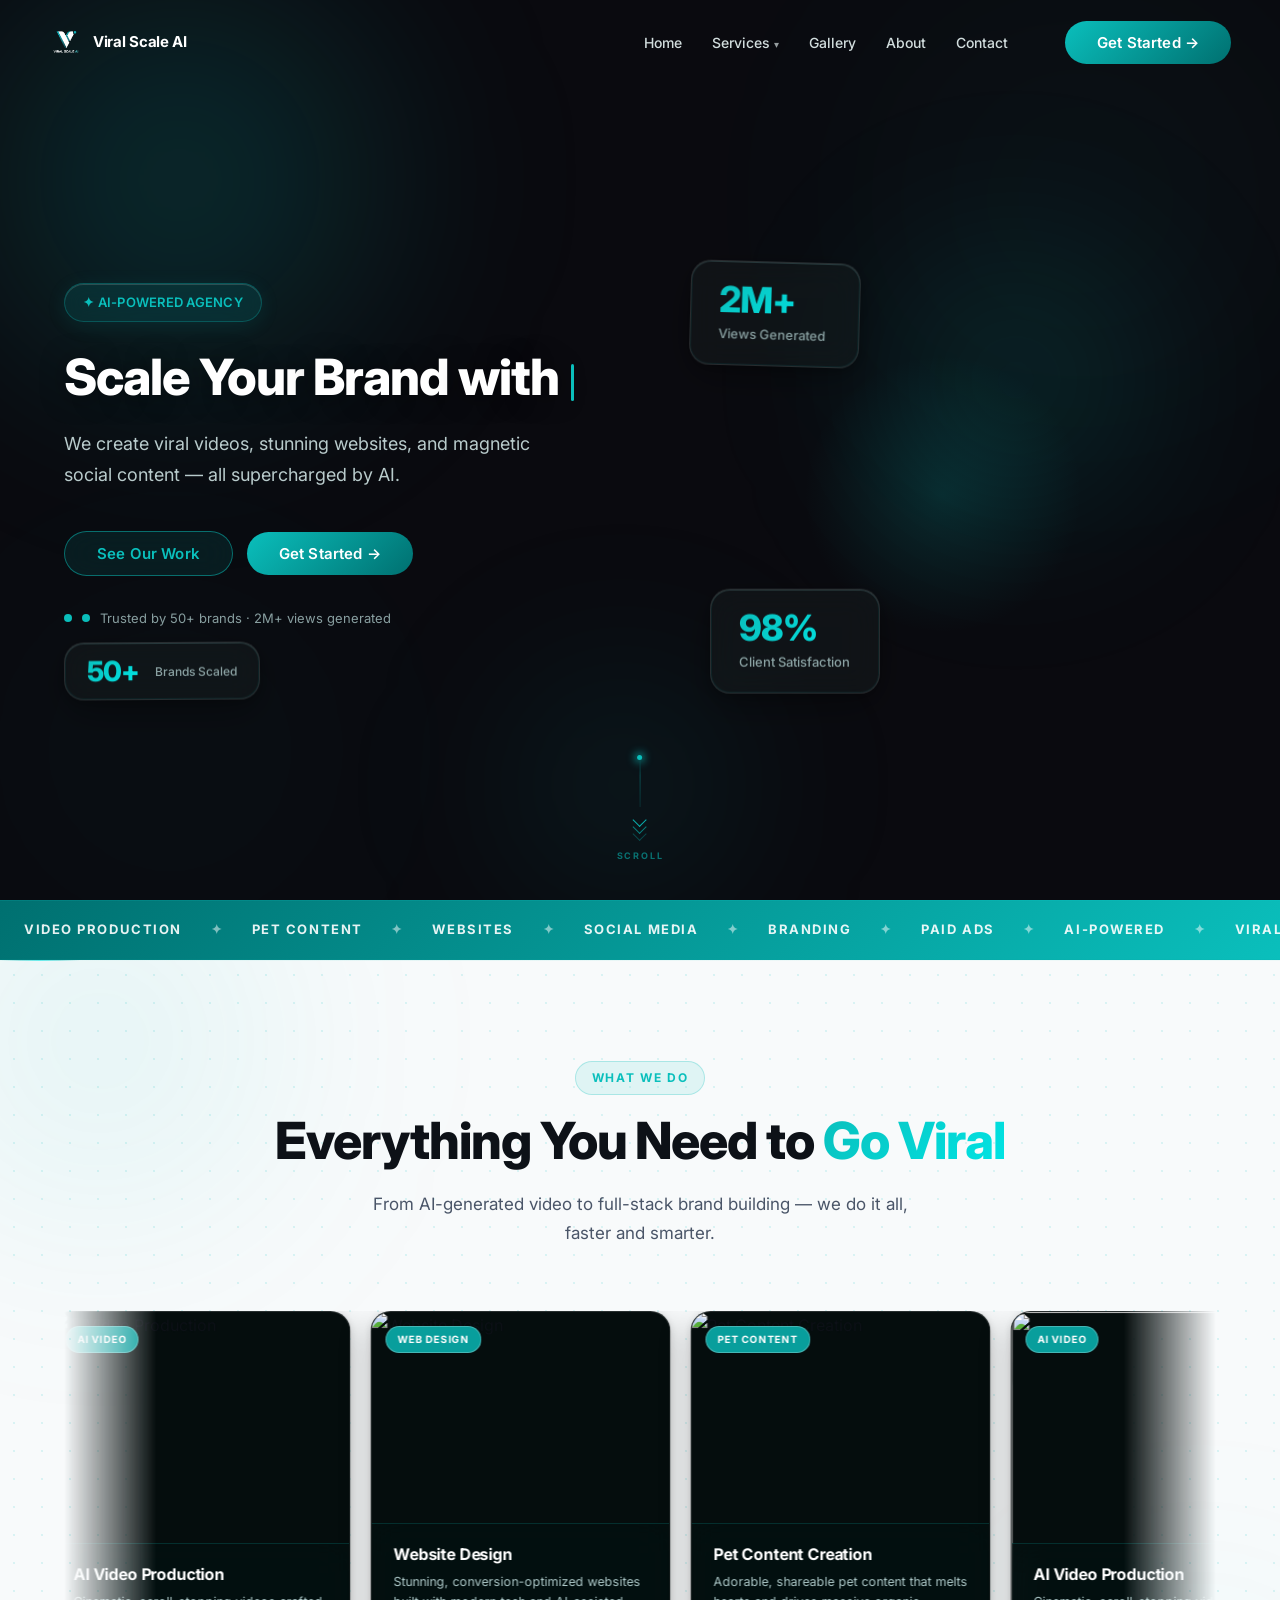
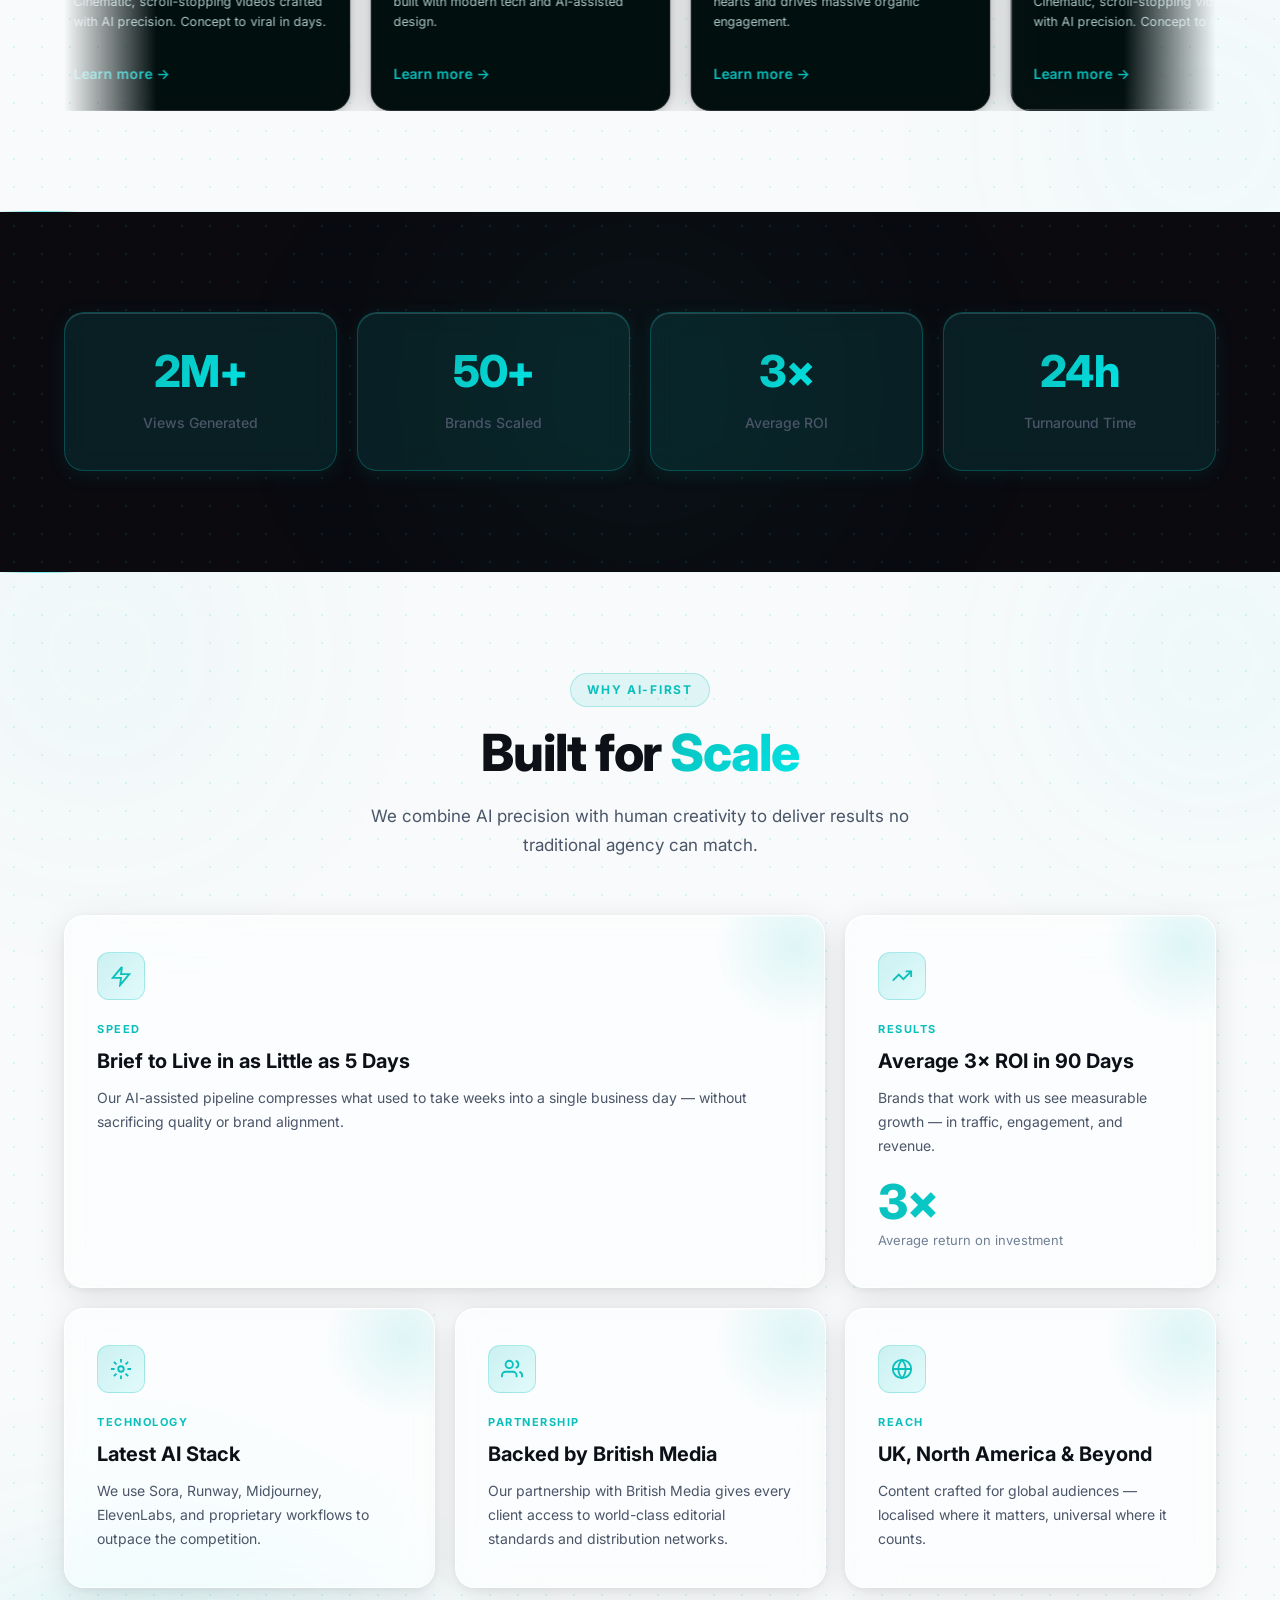
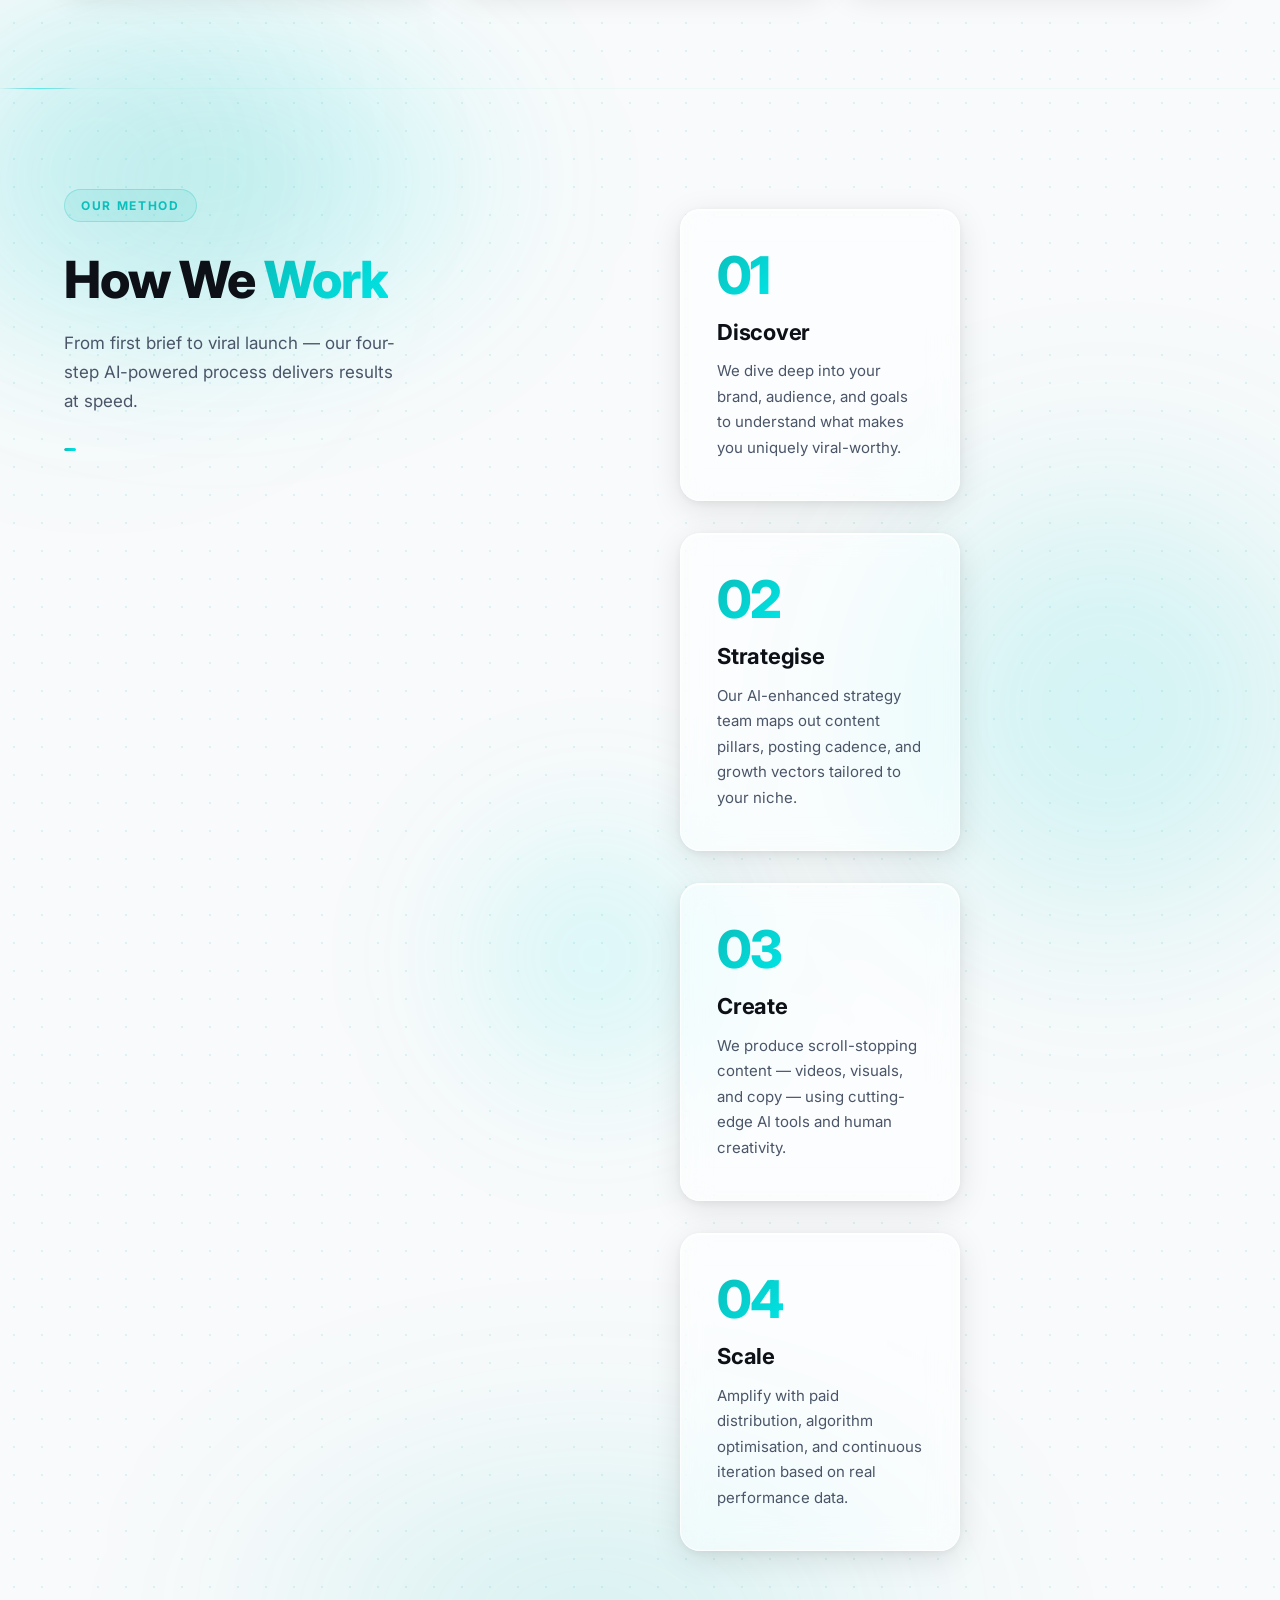
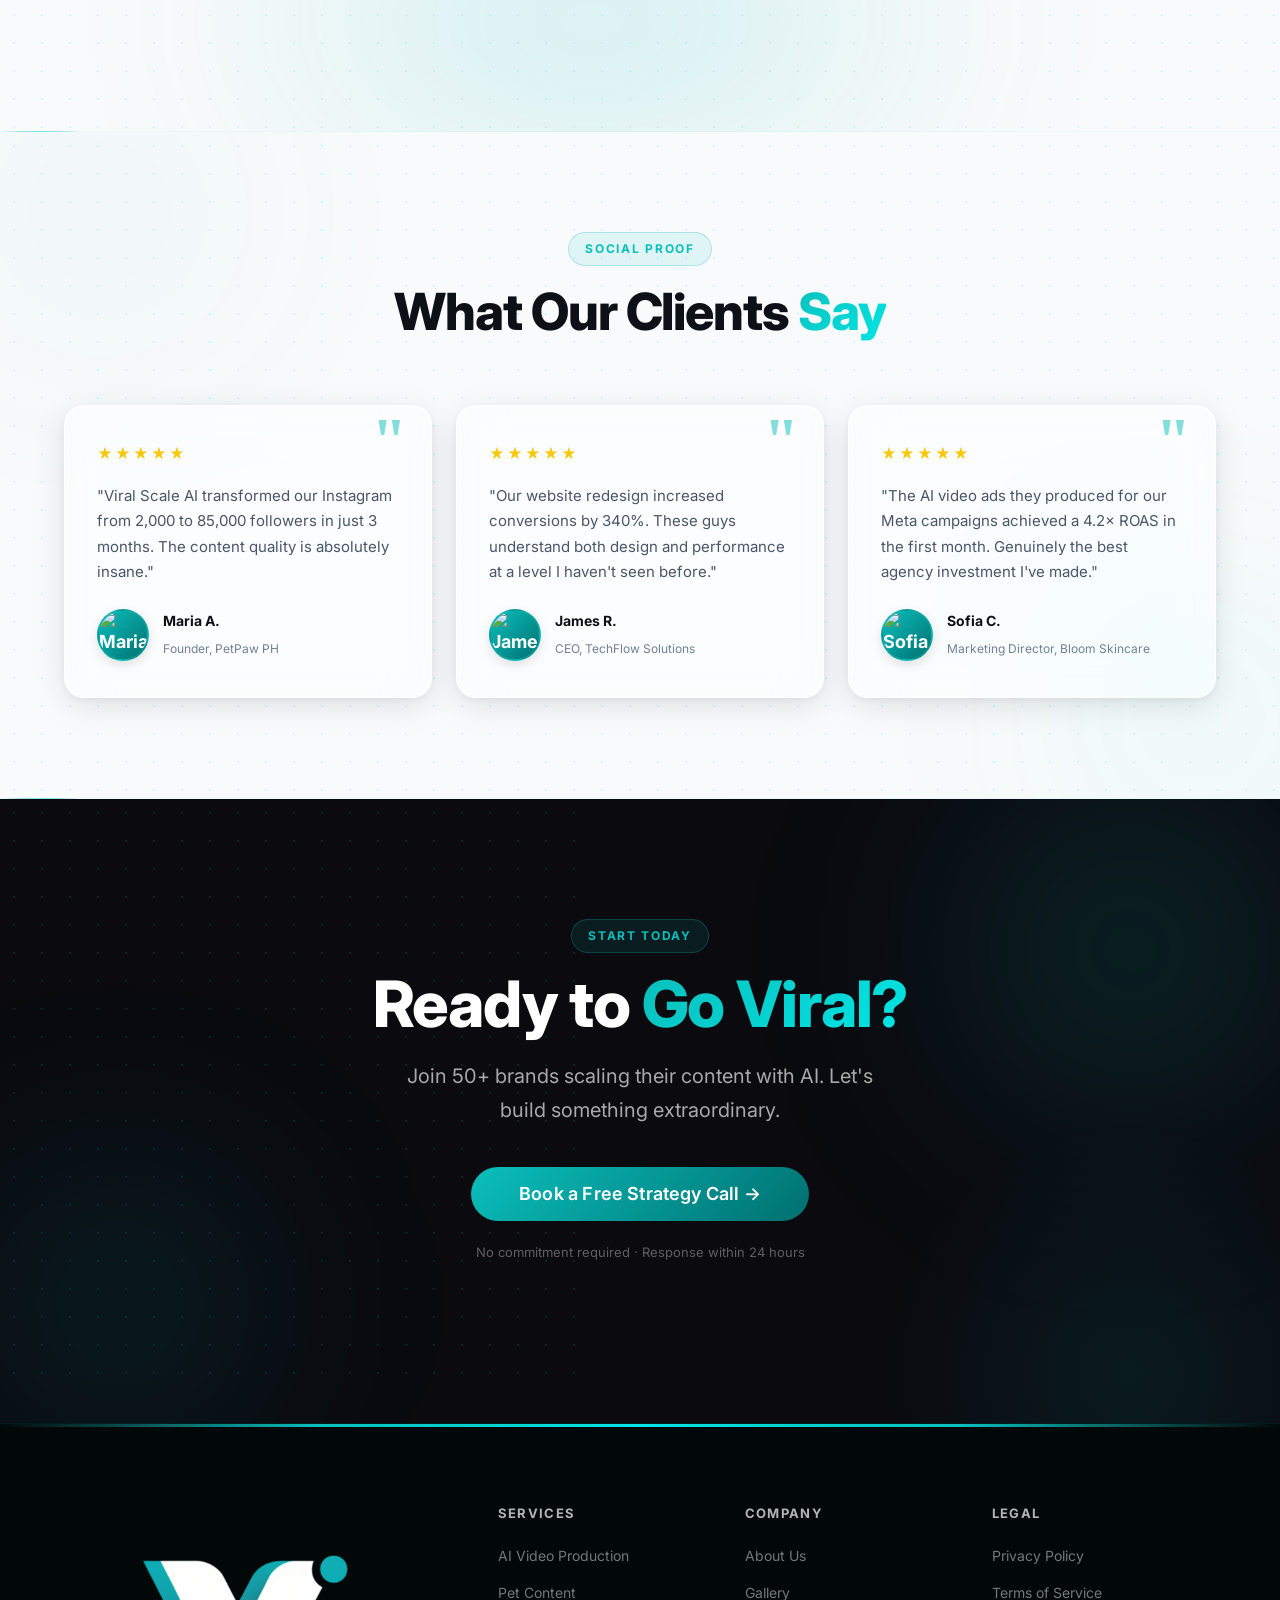
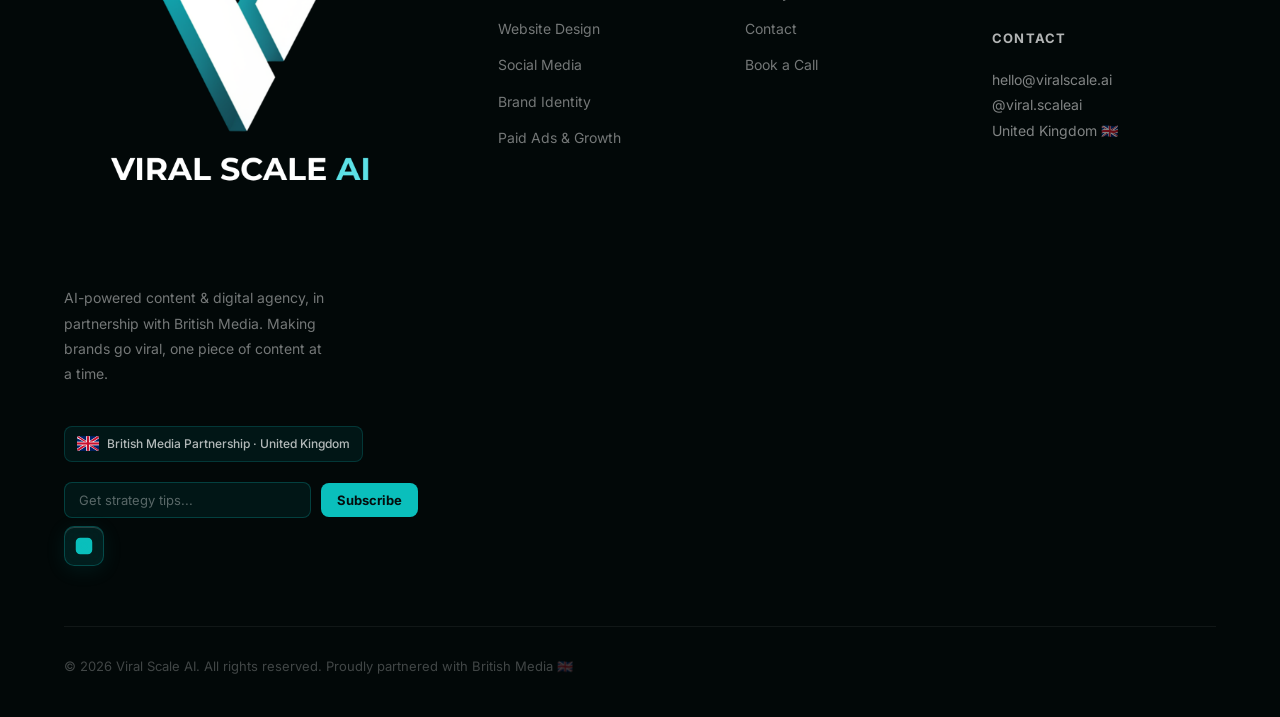
==== commit 9bfd191b: "Remove TikTok, YouTube, LinkedIn footer icons — accounts not yet created Only Instagram (viral.scale" ====
--- a/index.html
+++ b/index.html
@@ -1871,15 +1871,6 @@
             <a href="https://instagram.com/viral.scaleai" class="footer-social-icon glass-teal" target="_blank" rel="noopener" aria-label="Instagram">
               <svg width="18" height="18" viewBox="0 0 24 24" fill="none" stroke="#0ABFBC" stroke-width="2"><rect x="2" y="2" width="20" height="20" rx="5" ry="5"></rect><path d="M16 11.37A4 4 0 1 1 12.63 8 4 4 0 0 1 16 11.37z"></path><line x1="17.5" y1="6.5" x2="17.51" y2="6.5"></line></svg>
             </a>
-            <a href="https://www.tiktok.com/@viralscaleai" class="footer-social-icon glass-teal" target="_blank" rel="noopener" aria-label="TikTok">
-              <svg width="18" height="18" viewBox="0 0 24 24" fill="#0ABFBC"><path d="M19.59 6.69a4.83 4.83 0 0 1-3.77-4.25V2h-3.45v13.67a2.89 2.89 0 0 1-2.88 2.5 2.89 2.89 0 0 1-2.89-2.89 2.89 2.89 0 0 1 2.89-2.89c.28 0 .54.04.79.1V9.01a6.27 6.27 0 0 0-.79-.05 6.34 6.34 0 0 0-6.34 6.34 6.34 6.34 0 0 0 6.34 6.34 6.34 6.34 0 0 0 6.33-6.34V8.69a8.18 8.18 0 0 0 4.77 1.52V6.78a4.85 4.85 0 0 1-1-.09z"/></svg>
-            </a>
-            <a href="https://www.youtube.com/@viralscaleai" class="footer-social-icon glass-teal" target="_blank" rel="noopener" aria-label="YouTube">
-              <svg width="18" height="18" viewBox="0 0 24 24" fill="none" stroke="#0ABFBC" stroke-width="2"><path d="M22.54 6.42a2.78 2.78 0 0 0-1.95-1.97C18.88 4 12 4 12 4s-6.88 0-8.59.46A2.78 2.78 0 0 0 1.46 6.42 29 29 0 0 0 1 12a29 29 0 0 0 .46 5.58 2.78 2.78 0 0 0 1.95 1.97C5.12 20 12 20 12 20s6.88 0 8.59-.46a2.78 2.78 0 0 0 1.95-1.97A29 29 0 0 0 23 12a29 29 0 0 0-.46-5.58z"></path><polygon points="9.75 15.02 15.5 12 9.75 8.98 9.75 15.02"></polygon></svg>
-            </a>
-            <a href="https://www.linkedin.com/company/viralscaleai" class="footer-social-icon glass-teal" target="_blank" rel="noopener" aria-label="LinkedIn">
-              <svg width="18" height="18" viewBox="0 0 24 24" fill="none" stroke="#0ABFBC" stroke-width="2"><path d="M16 8a6 6 0 0 1 6 6v7h-4v-7a2 2 0 0 0-2-2 2 2 0 0 0-2 2v7h-4v-7a6 6 0 0 1 6-6z"></path><rect x="2" y="9" width="4" height="12"></rect><circle cx="4" cy="4" r="2"></circle></svg>
-            </a>
           </div>
         </div>
 
